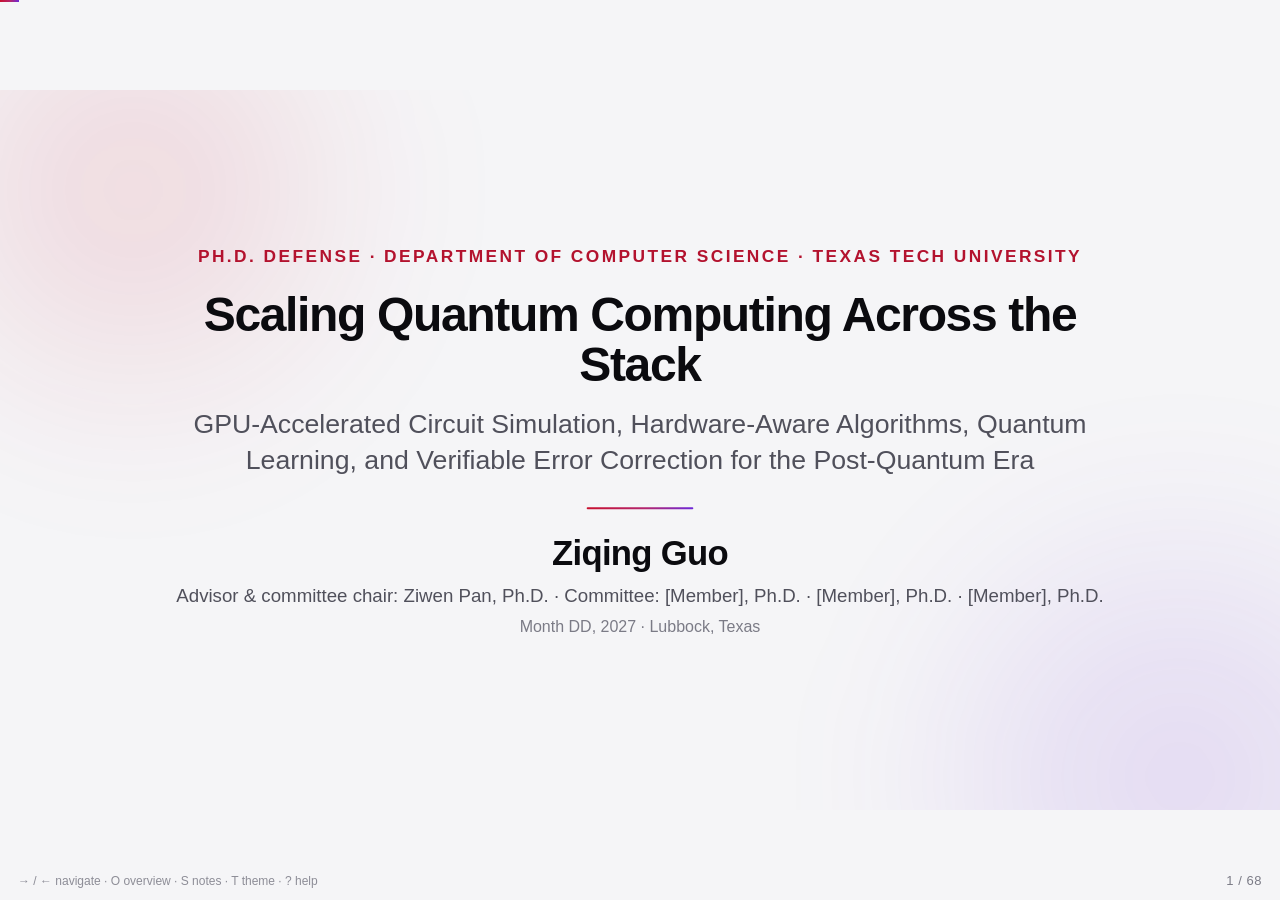
==== slides/index.html @ cfde709c "Draft all chapters, front matter, appendices and defense deck - Chapters I–IX drafted from the publi" ====
<!DOCTYPE html>
<html lang="en">
<head>
<meta charset="utf-8">
<meta name="viewport" content="width=device-width, initial-scale=1, viewport-fit=cover">
<meta name="color-scheme" content="dark light">
<meta name="description" content="Ph.D. defense slides: Scaling Quantum Computing Across the Stack — Ziqing Guo, Texas Tech University.">
<title>Defense — Scaling Quantum Computing Across the Stack</title>
<!--
  Ph.D. defense deck — Ziqing Guo, Texas Tech University (Computer Science)
  "Scaling Quantum Computing Across the Stack"

  Single self-contained file: vanilla HTML + CSS + JS, no external requests, no build step.
  The deck renders on a fixed 1920x1080 logical stage that is letterboxed into any viewport.

  HOW TO ADD A SLIDE
  ------------------
  Append a <section class="slide" data-id="unique-id" data-morph-group="section-name"> inside #stage.
  Inside it use the layout classes: .hd (kicker + h1), .body (fills the slide), .card/.row/.col,
  .stat/.num, ul.big, table.tbl, svg.fig. End each slide with <aside class="notes">...</aside>
  (speaker notes, shown in the presenter panel with S). Optional data-title="..." overrides the
  title shown in the overview grid and the notes panel. Slide order = document order; the counter,
  progress bar and #/N deep links update automatically.

  HOW MORPHING ("MAGIC MOVE") WORKS
  --------------------------------
  When you move between two ADJACENT slides that share at least one token in data-morph-group
  (a divider slide can list two groups, e.g. "qgear deal", to bridge sections), every element whose
  data-morph="<id>" appears on both slides is animated from its old box to its new box (FLIP with the
  Web Animations API, 650 ms, cubic-bezier(0.32,0.72,0,1)):
    * plain text (leaf element, no background/border): translate + uniform scale from the
      font-size ratio, colour and opacity; if the text content differs it cross-fades as well;
    * boxes (.bg, cards, chips): translate + non-uniform scale, background/border colour;
    * SVG rect/circle/line/path (polyline "M ... L ..." only): the geometry attributes themselves are
      tweened, so bars grow, points slide and lines extend (a shorter polyline is padded with its
      last point); fill is animated too;
    * other SVG nodes (text, g): transform FLIP with transform-box: fill-box.
  Elements present only on the outgoing slide fade + scale to 0.97; elements only on the incoming
  slide fade + rise 24 px with a 36 ms stagger in DOM order. Containers that hold a matched element
  are not faded as a whole; the engine recurses into them so siblings fade individually.
  Ids must be unique within a slide. Reverse navigation morphs backwards automatically.
  prefers-reduced-motion: reduce -> plain cross-fade, no motion.

  KEYS: -> <- Space PgUp PgDn Home End | O/Esc overview | S notes+timer | T theme | F fullscreen | ? help
  PRINT: File > Print (landscape, no margins) gives one slide per page; "Save as PDF" makes a handout.
-->
<style>
/* ============================================================
   Design tokens. Dark is the base theme; light is applied by the
   OS preference (unless the viewer pressed T) or by data-theme.
   ============================================================ */
:root{
  color-scheme:dark;
  --bg:#0b0b0f; --bg2:#14141b; --fg:#f5f5f7; --fg2:#a9a9b6; --fg3:#7a7a88;
  --line:rgba(255,255,255,.13); --line2:rgba(255,255,255,.32);
  --card:rgba(255,255,255,.045); --card2:rgba(255,255,255,.09); --card-on:rgba(255,255,255,.13);
  --acc1:#ff4d6d; --acc2:#e35fb0; --acc3:#a78bfa; --acc-text:#ff7a90;
  --grad:linear-gradient(92deg,var(--acc1),var(--acc2) 55%,var(--acc3));
  --glow1:rgba(224,20,90,.28); --glow2:rgba(124,58,237,.30); --glow3:rgba(0,150,200,.22);
  --s1:#3987e5; --s2:#d95926; --s3:#199e70; --s4:#c98500; --s5:#d55181; --s6:#9085e9;
  --good:#199e70; --bad:#e66767;
  --mono:"SF Mono",SFMono-Regular,Menlo,Consolas,"Liberation Mono",monospace;
  --sans:-apple-system,BlinkMacSystemFont,"SF Pro Display","Helvetica Neue",Inter,"Segoe UI",Roboto,sans-serif;
}
@media (prefers-color-scheme: light){
  :root:not([data-theme="dark"]){
    color-scheme:light;
    --bg:#f5f5f7; --bg2:#ffffff; --fg:#0b0b0f; --fg2:#50505b; --fg3:#7b7b86;
    --line:rgba(0,0,0,.12); --line2:rgba(0,0,0,.34);
    --card:rgba(0,0,0,.035); --card2:rgba(0,0,0,.07); --card-on:rgba(0,0,0,.11);
    --acc1:#c8102e; --acc2:#b3266f; --acc3:#6d28d9; --acc-text:#b3122e;
    --glow1:rgba(200,16,46,.13); --glow2:rgba(109,40,217,.14); --glow3:rgba(0,120,180,.12);
    --s1:#2a78d6; --s2:#eb6834; --s3:#1baf7a; --s4:#eda100; --s5:#e87ba4; --s6:#4a3aa7;
    --good:#0f8a5f; --bad:#d13c3c;
  }
}
:root[data-theme="light"]{
  color-scheme:light;
  --bg:#f5f5f7; --bg2:#ffffff; --fg:#0b0b0f; --fg2:#50505b; --fg3:#7b7b86;
  --line:rgba(0,0,0,.12); --line2:rgba(0,0,0,.34);
  --card:rgba(0,0,0,.035); --card2:rgba(0,0,0,.07); --card-on:rgba(0,0,0,.11);
  --acc1:#c8102e; --acc2:#b3266f; --acc3:#6d28d9; --acc-text:#b3122e;
  --glow1:rgba(200,16,46,.13); --glow2:rgba(109,40,217,.14); --glow3:rgba(0,120,180,.12);
  --s1:#2a78d6; --s2:#eb6834; --s3:#1baf7a; --s4:#eda100; --s5:#e87ba4; --s6:#4a3aa7;
  --good:#0f8a5f; --bad:#d13c3c;
}

*{box-sizing:border-box}
html,body{margin:0;height:100%;background:var(--bg);color:var(--fg);font-family:var(--sans);-webkit-font-smoothing:antialiased;overflow:hidden}
button{font:inherit;color:inherit;background:none;border:0;cursor:pointer}

/* ---------- letterboxed stage ---------- */
#viewport{position:fixed;inset:0;overflow:hidden;background:var(--bg);transition:right .3s}
body.notes-open #viewport{right:440px}
#stage{position:absolute;left:0;top:0;width:1920px;height:1080px;transform-origin:0 0;overflow:hidden}
.slide{position:absolute;inset:0;width:1920px;height:1080px;padding:96px 140px 120px;display:none;flex-direction:column;overflow:hidden}
.slide.active{display:flex;z-index:2}
.slide.leaving{display:flex;z-index:1;pointer-events:none}
.slide .notes{display:none}

/* ---------- typography ---------- */
.kicker{font-size:26px;letter-spacing:.14em;text-transform:uppercase;color:var(--acc-text);font-weight:600}
.kicker.muted{color:var(--fg3)}
h1{font-size:88px;line-height:1.05;font-weight:600;letter-spacing:-.028em;margin:18px 0 0}
h1.xl{font-size:124px;letter-spacing:-.035em}
h1.md{font-size:72px}
h2{font-size:44px;font-weight:600;letter-spacing:-.02em;margin:0}
h3{font-size:34px;font-weight:600;letter-spacing:-.015em;margin:0}
.lead{font-size:40px;line-height:1.35;color:var(--fg2);margin:24px 0 0;max-width:1500px}
.lead b,.lead strong{color:var(--fg);font-weight:600}
p{margin:0}
.body{flex:1;position:relative;display:flex;flex-direction:column;justify-content:center;min-height:0}
.body.top{justify-content:flex-start}
.center{align-items:center;text-align:center}
.grad{background:var(--grad);-webkit-background-clip:text;background-clip:text;color:transparent}
.mono{font-family:var(--mono);font-size:.92em;letter-spacing:0}
.small{font-size:28px;color:var(--fg2);line-height:1.4}
.tiny{font-size:24px;color:var(--fg3);line-height:1.4}
.fn{margin-top:14px;font-size:22px;line-height:1.4;color:var(--fg3);max-width:1400px;flex:none}
h1[data-morph],h2[data-morph],h3[data-morph],p[data-morph],span[data-morph],.kicker[data-morph]{width:fit-content;max-width:100%}

/* ---------- decorative ---------- */
.glow{position:absolute;border-radius:50%;filter:blur(90px);pointer-events:none;z-index:0}
.g1{width:900px;height:900px;left:-250px;top:-300px;background:radial-gradient(circle,var(--glow1),transparent 70%)}
.g2{width:1000px;height:1000px;right:-350px;bottom:-450px;background:radial-gradient(circle,var(--glow2),transparent 70%)}
.g3{width:800px;height:800px;right:-200px;top:-300px;background:radial-gradient(circle,var(--glow3),transparent 70%)}
.hair{height:1px;background:var(--line);margin:28px 0}

/* ---------- cards & grids ---------- */
.row{display:flex;gap:28px;align-items:stretch}
.col{display:flex;flex-direction:column;gap:20px}
.grow{flex:1;min-width:0}
.card{position:relative;border-radius:24px;padding:36px 40px;flex:1;min-width:0}
.card>.bg{position:absolute;inset:0;border-radius:24px;background:var(--card);border:1px solid var(--line);z-index:0}
.card>*:not(.bg){position:relative;z-index:1}
.card.on>.bg{background:var(--card-on);border-color:var(--line2)}
.card h3{font-size:36px;margin:0 0 12px}
.card p{font-size:28px;line-height:1.4;color:var(--fg2)}
.card .num{font-size:110px;font-weight:600;letter-spacing:-.04em;line-height:1;margin:0 0 14px}
.card .num.sm{font-size:80px}
.card .idx{font-family:var(--mono);font-size:22px;color:var(--fg3);letter-spacing:.06em;margin-bottom:22px}
.stat{display:flex;flex-direction:column;justify-content:flex-end}
.stat .lbl{font-size:28px;color:var(--fg2);line-height:1.35}
.row.compact .card{padding:22px 30px}
.row.compact .card .num{font-size:60px;margin-bottom:8px}
.row.compact .stat .lbl{font-size:24px}
.card.sm{padding:22px 30px}
.card.sm h3{font-size:30px;margin-bottom:6px}
.card.sm p{font-size:24px}
.card.sm .idx{margin-bottom:10px;font-size:19px}
.chips{display:flex;gap:16px;flex-wrap:wrap}
.chip{position:relative;display:inline-flex;align-items:center;gap:12px;padding:12px 26px;border-radius:999px;font-size:26px;color:var(--fg)}
.chip>.bg{position:absolute;inset:0;border-radius:999px;background:var(--card2);border:1px solid var(--line);z-index:0}
.chip>*:not(.bg){position:relative;z-index:1}
.chip.on>.bg{background:var(--card-on);border-color:var(--acc-text)}
.chip .d{width:14px;height:14px;border-radius:50%;background:var(--grad)}

/* stack layers (the recurring morph anchor) */
.stack{display:flex;gap:24px;align-items:stretch;height:520px}
.stack .card{display:flex;flex-direction:column;padding:34px 34px 38px}
.stack .card h3{font-size:40px;margin-top:26px}
.stack .card .idx{margin-bottom:0;font-size:19px;white-space:nowrap}
.stack .card p{font-size:26px;margin-top:auto;padding-top:14px}
.layer-rows{display:flex;flex-direction:column;gap:14px}
.layer-rows .card{padding:24px 40px;display:flex;align-items:center;gap:40px}
.layer-rows .card .idx{margin:0;width:140px;flex:none;white-space:nowrap}
.layer-rows .card h3{margin:0;width:400px;font-size:36px;flex:none}
.layer-rows .card p{font-size:30px}
.layer-rows.compact{gap:10px}
.layer-rows.compact .card{padding:15px 40px}
.layer-rows.compact .card p{font-size:28px}
.rq .layer-rows .card .idx{width:220px}
.rail{position:absolute;right:140px;bottom:44px;display:flex;gap:10px;z-index:3}
.rail .chip{font-size:22px;padding:8px 20px;color:var(--fg2)}
.rail .chip.on{color:var(--fg)}
.rail .chip .idx{font-family:var(--mono);font-size:18px;color:var(--fg3)}
.rail .chip.on .idx{color:var(--acc-text)}
.sec{position:absolute;left:140px;bottom:52px;font-size:22px;letter-spacing:.12em;text-transform:uppercase;color:var(--fg3);font-weight:600;z-index:3}

/* lists & tables */
ul.big{list-style:none;padding:0;margin:0;display:flex;flex-direction:column;gap:22px}
ul.big li{font-size:36px;line-height:1.35;color:var(--fg2);padding-left:52px;position:relative}
ul.big li::before{content:"";position:absolute;left:0;top:.62em;width:22px;height:3px;border-radius:2px;background:var(--grad)}
ul.big li b{color:var(--fg);font-weight:600}
ul.big.sm li{font-size:30px;gap:14px}
table.tbl{border-collapse:collapse;width:100%;font-size:28px}
table.tbl th{font-weight:600;text-align:left;color:var(--fg3);font-size:22px;letter-spacing:.1em;text-transform:uppercase;padding:0 24px 18px 0;border-bottom:1px solid var(--line2)}
table.tbl td{padding:20px 24px 20px 0;border-bottom:1px solid var(--line);color:var(--fg2);vertical-align:top}
table.tbl td:first-child{color:var(--fg);font-weight:600}
table.tbl td.num,table.tbl th.num{text-align:right;font-variant-numeric:tabular-nums;padding-right:28px;padding-left:24px}
table.tbl.sm{font-size:24px}
table.tbl.sm td{padding:12px 18px 12px 0}
table.tbl.xs{font-size:21px}
table.tbl.xs td{padding:7px 16px 7px 0;line-height:1.3}
table.tbl.xs th{font-size:18px;padding-bottom:10px}
table.tbl .hi{color:var(--acc-text)}
.agenda{display:grid;grid-template-columns:1fr 1fr;gap:16px 60px}
.agenda .card{padding:22px 34px;display:flex;align-items:center;gap:30px}
.agenda .card .idx{margin:0;width:70px}
.agenda .card h3{margin:0;font-size:34px}
.agenda .card p{font-size:24px;margin-left:auto;text-align:right;white-space:nowrap}
pre.code{font-family:var(--mono);font-size:21px;line-height:1.5;margin:0;color:var(--fg);background:var(--card);border:1px solid var(--line);border-radius:24px;padding:36px 44px;white-space:pre;overflow:hidden}
pre.code .c{color:var(--fg3)}
pre.code .k{color:var(--acc3)}
pre.code .n{color:var(--s1)}

/* ---------- SVG ---------- */
svg.fig{display:block;overflow:visible}
svg text{font-family:var(--sans);fill:var(--fg);font-size:26px}
svg text.t2{fill:var(--fg2)}
svg text.t3{fill:var(--fg3);font-size:22px}
svg text.h{font-size:32px;font-weight:600}
svg text.big{font-size:44px;font-weight:600;letter-spacing:-.02em}
svg text.mono{font-family:var(--mono);font-size:24px}
svg .ax{stroke:var(--line2);stroke-width:1.5;fill:none}
svg .grid{stroke:var(--line);stroke-width:1;fill:none}
svg .ref{stroke:var(--fg3);stroke-width:2;stroke-dasharray:8 8;fill:none}
svg .ln{fill:none;stroke-width:4;stroke-linecap:round;stroke-linejoin:round}
svg .ln.dash{stroke-dasharray:14 12}
svg .ln.dot{stroke-dasharray:3 10}
svg .s1{fill:var(--s1)} svg .s2{fill:var(--s2)} svg .s3{fill:var(--s3)} svg .s4{fill:var(--s4)} svg .s5{fill:var(--s5)} svg .s6{fill:var(--s6)}
svg .k1{stroke:var(--s1)} svg .k2{stroke:var(--s2)} svg .k3{stroke:var(--s3)} svg .k4{stroke:var(--s4)} svg .k5{stroke:var(--s5)} svg .k6{stroke:var(--s6)}
svg .box{fill:var(--card);stroke:var(--line);stroke-width:1.5}
svg .box2{fill:var(--card2);stroke:var(--line2);stroke-width:1.5}
svg .boxon{fill:var(--card-on);stroke:var(--acc-text);stroke-width:2}
svg .wire{stroke:var(--line2);stroke-width:2.5;fill:none}
svg .gate{fill:var(--bg2);stroke:var(--fg2);stroke-width:2}
svg .gate.acc{stroke:var(--acc-text)}
svg .dotf{fill:var(--fg)}
svg .arr{stroke:var(--fg2);stroke-width:2.5;fill:none;marker-end:url(#arr)}
svg .arr.acc{stroke:var(--acc-text);marker-end:url(#arracc)}
svg .hl{fill:var(--acc-text)}
svg .fillbg{fill:var(--bg)}
svg .surface{fill:var(--card)}
svg .thin{stroke:var(--line2);stroke-width:1.5;fill:none}
svg .halo{stroke:var(--bg);stroke-width:3}
svg .meas{fill:none;stroke:var(--fg2);stroke-width:2}

/* ---------- global UI ---------- */
.ui{font-family:var(--sans)}
#progress{position:fixed;left:0;top:0;height:2px;background:var(--grad);width:0;z-index:20;transition:width .4s cubic-bezier(.32,.72,0,1)}
#counter{position:fixed;right:18px;bottom:12px;font-size:13px;color:var(--fg3);z-index:20;font-variant-numeric:tabular-nums;letter-spacing:.04em;user-select:none}
#hint{position:fixed;left:18px;bottom:12px;font-size:12px;color:var(--fg3);z-index:20;opacity:.85;transition:opacity 1s}
#hint.hide{opacity:0}
@media (max-width:760px){#hint{display:none}}
.overlay{position:fixed;inset:0;z-index:30;background:color-mix(in srgb,var(--bg) 92%,transparent);backdrop-filter:blur(20px);-webkit-backdrop-filter:blur(20px);overflow:auto;padding:28px}
.overlay[hidden]{display:none}
#ov-grid{display:grid;gap:22px 18px;grid-template-columns:repeat(var(--cols,6),1fr)}
.thumb{display:block;text-align:left;padding:0;border-radius:12px;outline:2px solid transparent;outline-offset:4px;transition:outline-color .2s}
.thumb:hover,.thumb:focus-visible{outline-color:var(--fg2)}
.thumb.cur{outline-color:var(--acc-text)}
.thumb-frame{width:calc(1920px*var(--z));height:calc(1080px*var(--z));overflow:hidden;border-radius:10px;border:1px solid var(--line);background:var(--bg);position:relative}
.thumb-stage{position:absolute;left:0;top:0;width:1920px;height:1080px;transform:scale(var(--z));transform-origin:0 0;pointer-events:none}
.thumb-stage .slide{display:flex}
.thumb-cap{font-size:12px;color:var(--fg2);margin-top:8px;white-space:nowrap;overflow:hidden;text-overflow:ellipsis}
.thumb-cap b{color:var(--fg3);font-weight:500;margin-right:6px}
.ov-head{display:flex;justify-content:space-between;align-items:baseline;margin-bottom:20px}
.ov-head h2{font-size:18px;font-weight:600;letter-spacing:0}
.ov-head span{font-size:13px;color:var(--fg3)}
#help .panel{max-width:620px;margin:8vh auto;background:var(--bg2);border:1px solid var(--line);border-radius:20px;padding:30px 34px}
#help h2{font-size:22px;margin-bottom:18px}
#help table{width:100%;border-collapse:collapse;font-size:15px}
#help td{padding:8px 0;border-bottom:1px solid var(--line);color:var(--fg2)}
#help td:first-child{color:var(--fg);width:44%}
#help kbd{font-family:var(--mono);font-size:13px;border:1px solid var(--line2);border-radius:6px;padding:2px 7px;margin-right:4px;background:var(--card)}
#help p{font-size:13px;color:var(--fg3);margin-top:16px;line-height:1.5}
#notes{position:fixed;right:0;top:0;bottom:0;width:440px;background:var(--bg2);border-left:1px solid var(--line);z-index:25;display:none;flex-direction:column;padding:22px 24px;color:var(--fg)}
body.notes-open #notes{display:flex}
#notes .np-head{display:flex;justify-content:space-between;align-items:center;margin-bottom:14px}
#notes .np-timer{font-family:var(--mono);font-size:34px;letter-spacing:.02em;font-variant-numeric:tabular-nums}
#notes .np-btn{font-size:12px;color:var(--fg2);border:1px solid var(--line2);border-radius:8px;padding:5px 10px}
#notes .np-slide{font-size:12px;color:var(--fg3);letter-spacing:.1em;text-transform:uppercase;margin-bottom:6px}
#notes .np-title{font-size:18px;font-weight:600;margin-bottom:16px;line-height:1.3}
#notes .np-body{font-size:17px;line-height:1.55;color:var(--fg2);flex:1;overflow:auto}
#notes .np-body b{color:var(--fg)}
#notes .np-next{border-top:1px solid var(--line);padding-top:14px;font-size:13px;color:var(--fg3);line-height:1.4}
#notes .np-next b{color:var(--fg2);font-weight:500}

/* ---------- reduced motion ---------- */
@media (prefers-reduced-motion: reduce){
  #progress{transition:none}
}

/* ---------- print: one slide per landscape page ---------- */
@media print{
  @page{size:1920px 1080px;margin:0}
  :root{color-scheme:light;
    --bg:#ffffff; --bg2:#ffffff; --fg:#0b0b0f; --fg2:#50505b; --fg3:#7b7b86;
    --line:rgba(0,0,0,.14); --line2:rgba(0,0,0,.36); --card:rgba(0,0,0,.035); --card2:rgba(0,0,0,.07); --card-on:rgba(0,0,0,.11);
    --acc1:#c8102e; --acc2:#b3266f; --acc3:#6d28d9; --acc-text:#b3122e;
    --glow1:transparent; --glow2:transparent; --glow3:transparent;
    --s1:#2a78d6; --s2:#eb6834; --s3:#1baf7a; --s4:#eda100; --s5:#e87ba4; --s6:#4a3aa7}
  html,body{overflow:visible;height:auto;background:#fff}
  #viewport{position:static;overflow:visible}
  #stage{position:static;transform:none!important;width:1920px;height:auto;overflow:visible}
  .slide{display:flex!important;position:relative;inset:auto;page-break-after:always;break-after:page;z-index:auto!important;visibility:visible!important}
  .slide:last-child{page-break-after:auto;break-after:auto}
  .slide *{visibility:visible!important}
  .glow{display:none}
  .ui,#progress,#counter,#hint,#help,#overview,#notes{display:none!important}
}
</style>
</head>
<body>
<div id="viewport">
<div id="stage">
<section class="slide title-slide" data-id="title" data-morph-group="intro" data-title="Title">
<div class="glow g1"></div><div class="glow g2"></div>
<div class="body center">
  <div class="kicker">Ph.D. Defense · Department of Computer Science · Texas Tech University</div>
  <h1 class="md" data-morph="title" style="margin-top:34px;max-width:1500px">Scaling Quantum Computing Across the Stack</h1>
  <p class="lead" style="max-width:1460px">GPU-Accelerated Circuit Simulation, Hardware-Aware Algorithms, Quantum Learning, and Verifiable Error Correction for the Post-Quantum Era</p>
  <div class="hair" style="width:160px;margin:44px auto 36px;background:var(--grad);height:3px;border-radius:2px"></div>
  <h2 data-morph="name" style="font-size:52px">Ziqing Guo</h2>
  <p class="small" style="margin-top:14px">Advisor &amp; committee chair: Ziwen Pan, Ph.D. · Committee: [Member], Ph.D. · [Member], Ph.D. · [Member], Ph.D.</p>
  <p class="tiny" style="margin-top:10px">Month DD, 2027 · Lubbock, Texas</p>
</div>
<aside class="notes">Good morning, and thank you to the committee for being here. My dissertation argues that useful quantum computation is delivered by a co-designed stack, not by a quantum processor alone. Over the next fifty minutes I will walk through five layers of that stack and the ten papers behind them.</aside>
</section>
<section class="slide " data-id="thesis" data-morph-group="intro" data-title="Thesis statement">
<div class="glow g3"></div>
<p class="tiny" data-morph="title" style="letter-spacing:.1em;text-transform:uppercase">Scaling Quantum Computing Across the Stack</p>
<div class="body">
  <div class="kicker">Thesis statement</div>
  <h1 class="md" style="font-size:66px;line-height:1.16;max-width:1640px;margin-top:26px">Useful quantum computation in the coming decade will be delivered not by a quantum processor alone but by a <span class="grad">co-designed stack</span> in which classical high-performance computing surrounds the QPU at every layer.</h1>
</div><div class="sec" data-morph="sec">Introduction</div>
<aside class="notes">This is the thesis in one sentence, taken verbatim from the dissertation. The word to underline is co-designed: HPC is not a stopgap until hardware improves, it is a permanent part of how quantum programs are developed, run and trusted. Each of the following sections adds one layer to that stack.</aside>
</section>
<section class="slide " data-id="stack" data-morph-group="intro" data-title="The five-layer stack">
<div class="hd"><div class="kicker " data-morph="kicker">The co-designed stack</div><h1 class="">Five layers around the QPU</h1></div><div class="body top" style="margin-top:20px"><div class="stack"><div class="card"><div class="bg" data-morph="L1-bg"></div><div class="idx">01 · RQ1 · Scale</div><h3 data-morph="L1-t">Simulation</h3><p>GPU-accelerated simulation to develop, verify and calibrate circuits at scales the hardware cannot yet reach.</p></div><div class="card"><div class="bg" data-morph="L2-bg"></div><div class="idx">02 · RQ2 · Noise</div><h3 data-morph="L2-t">Algorithms</h3><p>Hardware-aware algorithm design that replaces black-box variational optimization with structure derived from the problem and the device.</p></div><div class="card"><div class="bg" data-morph="L3-bg"></div><div class="idx">03 · RQ3 · Data</div><h3 data-morph="L3-t">Data encoding</h3><p>Structured, vectorized data encodings that make the classical–quantum data interface efficient and learnable.</p></div><div class="card"><div class="bg" data-morph="L4-bg"></div><div class="idx">04 · RQ4 · Synthesis</div><h3 data-morph="L4-t">Synthesis</h3><p>AI/HPC-driven synthesis that compiles toward fault-tolerant resource budgets.</p></div><div class="card"><div class="bg" data-morph="L5-bg"></div><div class="idx">05 · RQ5 · Trust</div><h3 data-morph="L5-t">Trust</h3><p>Security-aware error correction and post-quantum cryptography, so the stack can be trusted on shared cloud hardware.</p></div></div></div><div class="sec" data-morph="sec">Introduction</div>
<aside class="notes">These five cards are the map for the whole talk; they will come back as a small rail on every section divider so you always know where we are. Layers one and two are about scale and noise, layer three is the data interface, layer four is synthesis and cost, and layer five is trust. Each layer maps onto exactly one research question.</aside>
</section>
<section class="slide " data-id="agenda" data-morph-group="intro" data-title="Agenda">
<div class="hd"><div class="kicker " data-morph="kicker">Agenda</div><h1 class="">Where we are going</h1></div>
<div class="body top" style="margin-top:14px">
  <div class="layer-rows compact">
    <div class="card"><div class="bg"></div><div class="idx">I–II</div><h3>Motivation</h3><p>Four walls (scale, noise, data, trust) and five research questions</p></div>
    <div class="card"><div class="bg" data-morph="L1-bg"></div><div class="idx">III</div><h3 data-morph="L1-t">Simulation</h3><p>Chapter III · Q-GEAR: Qiskit → CUDA-Q simulation on Perlmutter</p></div><div class="card"><div class="bg" data-morph="L2-bg"></div><div class="idx">IV</div><h3 data-morph="L2-t">Algorithms</h3><p>Chapter IV · DEAL and QAWA on IBM Heron processors</p></div><div class="card"><div class="bg" data-morph="L3-bg"></div><div class="idx">V</div><h3 data-morph="L3-t">Data encoding</h3><p>Chapter V · QPIE, VQT, ShardQ and NNQA</p></div><div class="card"><div class="bg" data-morph="L4-bg"></div><div class="idx">VI</div><h3 data-morph="L4-t">Synthesis</h3><p>Chapter VI · RubriQ and measurement/reload cost accounting</p></div><div class="card"><div class="bg" data-morph="L5-bg"></div><div class="idx">VII–VIII</div><h3 data-morph="L5-t">Trust</h3><p>Chapters VII–VIII · QEC randomness audit and the PQC module</p></div>
    <div class="card"><div class="bg"></div><div class="idx">IX</div><h3>Closing</h3><p>Answers to RQ1–RQ5, limitations, future work</p></div>
  </div>
</div><div class="sec" data-morph="sec">Introduction</div>
<aside class="notes">The agenda follows the chapter order of the dissertation. I will spend the most time on Chapters III and V, which carry the largest experimental results, and keep the security chapters compact. Backup slides hold the hardware tables and pseudo-code if the committee wants detail.</aside>
</section>
<section class="slide " data-id="wall" data-morph-group="intro" data-title="The simulation wall">
<div class="hd"><div class="kicker " data-morph="kicker">Motivation · Scale</div><h1 class="">The simulation wall</h1></div>
<div class="body top" style="margin-top:12px"><div class="row" style="align-items:center">
  <div class="col" style="width:560px;gap:28px">
    <div class="card stat"><div class="bg"></div><div class="num grad">2<sup style="font-size:.55em">n</sup> × 16 B</div><div class="lbl">amplitudes × bytes per complex double: the exact state vector doubles with every qubit</div></div>
    <div class="card stat"><div class="bg"></div><div class="num sm">42 q ≈ 70 TB</div><div class="lbl">one 40 GB A100 holds 32 qubits; a 512 GB CPU node needs ≈24 h for a 34-qubit random circuit</div></div>
  </div>
  <div class="grow"><svg class="fig" viewBox="0 0 1000 560" width="1000" height="560" role="img"><path d="M 130.0 470.0 L 960.0 470.0" class="grid"/><text x="114" y="478" class="t3" text-anchor="end">1 GB</text><path d="M 130.0 386.0 L 960.0 386.0" class="grid"/><text x="114" y="394" class="t3" text-anchor="end">10 GB</text><path d="M 130.0 302.0 L 960.0 302.0" class="grid"/><text x="114" y="310" class="t3" text-anchor="end">100 GB</text><path d="M 130.0 218.0 L 960.0 218.0" class="grid"/><text x="114" y="226" class="t3" text-anchor="end">1 TB</text><path d="M 130.0 134.0 L 960.0 134.0" class="grid"/><text x="114" y="142" class="t3" text-anchor="end">10 TB</text><path d="M 130.0 50.0 L 960.0 50.0" class="grid"/><text x="114" y="58" class="t3" text-anchor="end">100 TB</text><path d="M 130.0 335.4 L 960.0 335.4" class="ref"/><text x="142" y="325.427" class="t3">A100 · 40 GB</text><path d="M 130.0 242.4 L 960.0 242.4" class="ref"/><text x="142" y="232.421" class="t3">CPU node · 512 GB</text><rect x="177.769" y="467.404" width="96" height="2.59559" rx="6" class="s1"/><text x="225.769" y="453.404" text-anchor="middle">1.1 GB</text><text x="225.769" y="506" class="t2" text-anchor="middle">26</text><rect x="337.385" y="366.258" width="96" height="103.742" rx="6" class="s1"/><text x="385.385" y="352.258" text-anchor="middle">17 GB</text><text x="385.385" y="506" class="t2" text-anchor="middle">30</text><rect x="497" y="265.112" width="96" height="204.888" rx="6" class="s1"/><text x="545" y="251.112" text-anchor="middle">275 GB</text><text x="545" y="506" class="t2" text-anchor="middle">34</text><rect x="656.615" y="163.966" width="96" height="306.034" rx="6" class="s1"/><text x="704.615" y="149.966" text-anchor="middle">4.4 TB</text><text x="704.615" y="506" class="t2" text-anchor="middle">38</text><rect x="816.231" y="62.8201" width="96" height="407.18" rx="6" class="s1"/><text x="864.231" y="48.8201" text-anchor="middle">70 TB</text><text x="864.231" y="506" class="t2" text-anchor="middle">42</text><path d="M 130.0 470.0 L 960.0 470.0" class="ax"/><text x="545" y="548" class="t3" text-anchor="middle">qubits n</text><text x="40" y="22" class="t3">state-vector memory (2ⁿ × 16 B, log scale)</text></svg></div>
</div></div><div class="sec" data-morph="sec">Introduction</div>
<aside class="notes">Exact state-vector simulation is the reference tool for developing and verifying circuits, but its memory doubles per qubit. At 42 qubits the state alone is about seventy terabytes in double precision, far beyond any single node. The question for RQ1 is how far HPC can push this and whether a Qiskit program can use that capability without being rewritten.</aside>
</section>
<section class="slide " data-id="noise" data-morph-group="intro" data-title="Noise">
<div class="hd"><div class="kicker " data-morph="kicker">Motivation · Noise</div><h1 class="">Noise punishes depth and iteration</h1><p class="lead">Every extra two-qubit gate is paid in fidelity; every extra optimizer step is paid in shots.</p></div>
<div class="body top" style="margin-top:26px"><div class="row"><div class="card stat"><div class="bg"></div><div class="num ">1.46×10<sup style='font-size:.5em'>−3</sup></div><div class="lbl">median CZ error on IBM Heron-3 (ibm_pittsburgh), the best device used in this work</div></div><div class="card stat"><div class="bg"></div><div class="num ">≈41–43</div><div class="lbl">CZ gates after which the 20-qubit DEAL circuits degrade on IBM Heron processors</div></div><div class="card stat"><div class="bg"></div><div class="num ">10<sup style='font-size:.5em'>2</sup>–10<sup style='font-size:.5em'>3</sup></div><div class="lbl">circuit executions a black-box VQE needs to fit one polynomial, versus a single execution for direct synthesis (NNQA)</div></div></div></div><div class="sec" data-morph="sec">Introduction</div>
<aside class="notes">The second wall is noise. Even on the best Heron processor we used, the median two-qubit error is about one and a half per mille, so a 20-qubit optimization circuit stops improving after roughly forty CZ gates. Black-box variational loops multiply this cost by hundreds of executions. RQ2 asks how to exploit problem and hardware structure instead.</aside>
</section>
<section class="slide " data-id="interface" data-morph-group="intro" data-title="Data interface and trust">
<div class="hd"><div class="kicker " data-morph="kicker">Motivation · Data and trust</div><h1 class="">Two walls that are easy to forget</h1></div>
<div class="body top" style="margin-top:20px"><div class="row" style="gap:32px">
  <div class="card"><div class="bg"></div><div class="idx">RQ3 · DATA</div><h3>The classical–quantum data interface</h3>
    <p>Loading N values needs Θ(N) CNOTs even with a vectorized QCrank-style loader, and reading n-qubit correlations back by tomography needs O(n²) measurements. If the interface is not structured and learnable, no learning model built on top of it is shot-efficient.</p></div>
  <div class="card"><div class="bg"></div><div class="idx">RQ5 · TRUST</div><h3>Trust on shared cloud QPUs</h3>
    <p>A fixed, public error-correction encoder gives a co-located fault-injection adversary a reusable target. Randomness standards such as FIPS 140-3 and SP 800-90A govern classical modules, but nothing yet audits the randomness inside quantum error correction.</p></div>
</div></div><div class="sec" data-morph="sec">Introduction</div>
<aside class="notes">Two further walls motivate the later chapters. The data interface: getting classical data into and out of a QPU dominates the cost of quantum learning. And trust: once error-corrected computation runs on shared cloud hardware, the encoder itself becomes a security surface. These motivate RQ3 and RQ5.</aside>
</section>
<section class="slide " data-id="rqs" data-morph-group="intro" data-title="Research questions">
<div class="hd"><div class="kicker " data-morph="kicker">Five research questions</div><h1 class="">What this dissertation asks</h1></div><div class="body top rq" style="margin-top:12px"><div class="layer-rows compact"><div class="card"><div class="bg" data-morph="L1-bg"></div><div class="idx">RQ1 · Scale</div><h3 data-morph="L1-t">Simulation</h3><p>How far can classical HPC push exact circuit simulation, and how do we make that capability usable without rewriting quantum programs?</p></div><div class="card"><div class="bg" data-morph="L2-bg"></div><div class="idx">RQ2 · Noise</div><h3 data-morph="L2-t">Algorithms</h3><p>How can optimization algorithms on NISQ devices exploit problem and hardware structure instead of black-box parameter search?</p></div><div class="card"><div class="bg" data-morph="L3-bg"></div><div class="idx">RQ3 · Data</div><h3 data-morph="L3-t">Data encoding</h3><p>How should classical data enter and leave a quantum processor so that learning models are shot-efficient, hardware-compatible and trainable?</p></div><div class="card"><div class="bg" data-morph="L4-bg"></div><div class="idx">RQ4 · Synthesis</div><h3 data-morph="L4-t">Synthesis</h3><p>Can learned, HPC-scale synthesis produce circuits that respect fault-tolerant resource budgets, and what does honest cost accounting say about end-to-end quantum advantage?</p></div><div class="card"><div class="bg" data-morph="L5-bg"></div><div class="idx">RQ5 · Trust</div><h3 data-morph="L5-t">Trust</h3><p>How do we make error-corrected computation on shared cloud QPUs auditable and secure, and how does that connect to post-quantum cryptography standards?</p></div></div></div><div class="sec" data-morph="sec">Introduction</div>
<aside class="notes">Here are the five research questions verbatim. RQ1 is about scale, RQ2 about noise, RQ3 about data, RQ4 about synthesis and honest cost accounting, and RQ5 about trust. Each one is answered by one chapter, and I will return to this list at the end with the answers.</aside>
</section>
<section class="slide " data-id="contrib" data-morph-group="intro" data-title="Contributions">
<div class="hd"><div class="kicker " data-morph="kicker">Contributions at a glance</div><h1 class="">Ten papers, one software release</h1></div>
<div class="body top" style="margin-top:8px"><div class="layer-rows compact"><div class="card"><div class="bg" data-morph="L1-bg"></div><div class="idx">III</div><h3 data-morph="L1-t">Simulation</h3><p><b>Q-GEAR</b>: Qiskit → CUDA-Q kernels, 42 qubits on 1,024 A100s, ≈400× faster than a CPU node</p></div><div class="card"><div class="bg" data-morph="L2-bg"></div><div class="idx">IV</div><h3 data-morph="L2-t">Algorithms</h3><p><b>DEAL</b> and <b>QAWA</b>: direct angle mapping with adaptive ZNE; a data-traceable oracle with O(n) CNOT depth</p></div><div class="card"><div class="bg" data-morph="L3-bg"></div><div class="idx">V</div><h3 data-morph="L3-t">Data encoding</h3><p><b>QPIE, VQT, ShardQ, NNQA</b>: vectorized encodings for learning, attention, circuit cutting and exact arithmetic</p></div><div class="card"><div class="bg" data-morph="L4-bg"></div><div class="idx">VI</div><h3 data-morph="L4-t">Synthesis</h3><p><b>RubriQ</b>: rubric-guided GRPO synthesis (3.31× T-gate compression); a measure–update–reload cost model for nonlinear waves</p></div><div class="card"><div class="bg" data-morph="L5-bg"></div><div class="idx">VII–VIII</div><h3 data-morph="L5-t">Trust</h3><p><b>QEC randomness audit</b> (−86.7% accepted logical disturbance) and a FIPS 140-3 post-quantum cryptography module</p></div></div>
<div class="chips" style="margin-top:22px">
  <div class="chip"><div class="bg"></div><span class="d"></span>ICPP ’25</div><div class="chip"><div class="bg"></div><span class="d"></span>QST 2025</div>
  <div class="chip"><div class="bg"></div><span class="d"></span>IEEE QCE ’25</div><div class="chip"><div class="bg"></div><span class="d"></span>AAAI Symposium ’25</div>
  <div class="chip"><div class="bg"></div><span class="d"></span>6 arXiv preprints 2025–26</div><div class="chip"><div class="bg"></div><span class="d"></span>Zenodo software release 2026</div>
</div></div><div class="sec" data-morph="sec">Introduction</div>
<aside class="notes">Ten papers and preprints plus one software release map onto the five layers. Four are peer-reviewed and published, at ICPP, Quantum Science and Technology, IEEE QCE and the AAAI Symposium Series; six are preprints from 2025 and 2026, one of them under review at npj Quantum Information. Let me now go layer by layer.</aside>
</section>
<section class="slide divider" data-id="div-qgear" data-morph-group="intro qgear" data-title="III · Q-GEAR">
<div class="glow g1"></div><div class="glow g2"></div>
<div class="body">
  <div class="kicker">Chapter III · RQ1 Scale</div>
  <h1 class="xl grad" style="width:fit-content">Q-GEAR</h1>
  <p class="lead">GPU-accelerated circuit simulation at HPC scale<br><span class="tiny">Guo, Balewski, Pan · ACM ICPP 2025 · arXiv:2504.03967 · github.com/gzquse/qgear</span></p>
</div><div class="rail"><div class="chip on"><div class="bg" data-morph="L1-bg"></div><span class="idx">01</span><span data-morph="L1-t">Simulation</span></div><div class="chip"><div class="bg" data-morph="L2-bg"></div><span class="idx">02</span><span data-morph="L2-t">Algorithms</span></div><div class="chip"><div class="bg" data-morph="L3-bg"></div><span class="idx">03</span><span data-morph="L3-t">Data encoding</span></div><div class="chip"><div class="bg" data-morph="L4-bg"></div><span class="idx">04</span><span data-morph="L4-t">Synthesis</span></div><div class="chip"><div class="bg" data-morph="L5-bg"></div><span class="idx">05</span><span data-morph="L5-t">Trust</span></div></div><div class="sec" data-morph="sec">III · Q-GEAR</div>
<aside class="notes">Layer one: simulation. Q-GEAR, published at ICPP 2025 with Jan Balewski from NERSC, is the framework that lets a Qiskit circuit run on NVIDIA GPUs at Perlmutter scale without a rewrite. This chapter answers RQ1.</aside>
</section>
<section class="slide " data-id="qg-problem" data-morph-group="qgear" data-title="Problem">
<div class="hd"><div class="kicker " data-morph="kicker">Problem</div><h1 class="">Same circuit, new hardware, no rewrite</h1><p class="lead">Researchers write Qiskit. The fast simulators want something else.</p></div>
<div class="body top" style="margin-top:26px"><div class="row">
  <div class="card"><div class="bg"></div><div class="idx">CPU BASELINE</div><h3>2× AMD EPYC 7763</h3><p>128 cores, 512 GB. A 34-qubit random circuit takes about <b>24 hours</b> in a state-vector simulation.</p></div>
  <div class="card"><div class="bg"></div><div class="idx">GPU SIMULATORS</div><h3>Fast, but fragmented</h3><p>CUDA-Q kernels, Qiskit Aer GPU and PennyLane Lightning each want their own program, environment and job script.</p></div>
  <div class="card on"><div class="bg"></div><div class="idx">GOAL</div><h3>Transform, containerize, scale</h3><p>Keep the Qiskit program; generate CUDA-Q kernels automatically; ship the stack as Podman/Shifter containers for Slurm on Perlmutter.</p></div>
</div></div><div class="sec" data-morph="sec">III · Q-GEAR</div>
<aside class="notes">The starting point is practical. Our baseline CPU node, two EPYC 7763 processors with half a terabyte of memory, needs a day for a 34-qubit random circuit. GPU simulators are much faster, but each expects a different program. Q-GEAR's goal is to keep the Qiskit program and automate the rest.</aside>
</section>
<section class="slide " data-id="qg-tensors" data-morph-group="qgear" data-title="Three-tensor encoding">
<div class="hd"><div class="kicker " data-morph="kicker">Design</div><h1 class="">Circuits become three tensors</h1></div><div class="body top" style="margin-top:10px"><svg class="fig" viewBox="0 0 1640 500" width="1640" height="500" role="img"><path d="M 60.0 90.0 L 480.0 90.0" class="wire"/><text x="44" y="99" class="mono t2" text-anchor="end">q0</text><path d="M 60.0 160.0 L 480.0 160.0" class="wire"/><text x="44" y="169" class="mono t2" text-anchor="end">q1</text><path d="M 60.0 230.0 L 480.0 230.0" class="wire"/><text x="44" y="239" class="mono t2" text-anchor="end">q2</text><path d="M 60.0 300.0 L 480.0 300.0" class="wire"/><text x="44" y="309" class="mono t2" text-anchor="end">q3</text><rect x="88" y="63" width="64" height="54" rx="10" class="gate"/><text x="120" y="99" class="mono" text-anchor="middle">H</text><rect x="88" y="203" width="64" height="54" rx="10" class="gate"/><text x="120" y="239" class="mono" text-anchor="middle">H</text><rect x="161" y="133" width="78" height="54" rx="10" class="gate"/><text x="200" y="169" class="mono" text-anchor="middle">RY</text><path d="M 290.0 90.0 L 290.0 160.0" class="wire"/><circle cx="290.0" cy="90.0" r="7" class="dotf"/><circle cx="290.0" cy="160.0" r="16" class="meas"/><path d="M 274.0 160.0 L 306.0 160.0" class="meas"/><path d="M 290.0 144.0 L 290.0 176.0" class="meas"/><rect x="331" y="273" width="78" height="54" rx="10" class="gate"/><text x="370" y="309" class="mono" text-anchor="middle">RZ</text><path d="M 440.0 230.0 L 440.0 300.0" class="wire"/><circle cx="440.0" cy="230.0" r="7" class="dotf"/><circle cx="440.0" cy="300.0" r="16" class="meas"/><path d="M 424.0 300.0 L 456.0 300.0" class="meas"/><path d="M 440.0 284.0 L 440.0 316.0" class="meas"/><text x="270" y="370" class="t3" text-anchor="middle">Qiskit circuit (H, RY, RZ, U3, CX, CP, SWAP, measure)</text><path d="M 500.0 195.0 L 590.0 195.0" class="arr acc"/><text x="620" y="54" class="h">gate-type tensor</text><text x="1000" y="54" class="t3">int · which gate</text><rect x="620" y="66" width="88" height="60" rx="10" class="box2"/><text x="664" y="104" class="mono" text-anchor="middle">H</text><rect x="716" y="66" width="88" height="60" rx="10" class="box2"/><text x="760" y="104" class="mono" text-anchor="middle">RY</text><rect x="812" y="66" width="88" height="60" rx="10" class="box2"/><text x="856" y="104" class="mono" text-anchor="middle">CX</text><rect x="908" y="66" width="88" height="60" rx="10" class="box2"/><text x="952" y="104" class="mono" text-anchor="middle">RZ</text><rect x="1004" y="66" width="88" height="60" rx="10" class="box2"/><text x="1048" y="104" class="mono" text-anchor="middle">CX</text><text x="1120" y="104" class="t2">…</text><text x="620" y="174" class="h">qubit-index tensor</text><text x="1000" y="174" class="t3">int · control / target</text><rect x="620" y="186" width="88" height="60" rx="10" class="box"/><text x="664" y="224" class="mono" text-anchor="middle">0</text><rect x="716" y="186" width="88" height="60" rx="10" class="box"/><text x="760" y="224" class="mono" text-anchor="middle">1</text><rect x="812" y="186" width="88" height="60" rx="10" class="box"/><text x="856" y="224" class="mono" text-anchor="middle">0,1</text><rect x="908" y="186" width="88" height="60" rx="10" class="box"/><text x="952" y="224" class="mono" text-anchor="middle">3</text><rect x="1004" y="186" width="88" height="60" rx="10" class="box"/><text x="1048" y="224" class="mono" text-anchor="middle">2,3</text><text x="1120" y="224" class="t2">…</text><text x="620" y="294" class="h">parameter tensor</text><text x="1000" y="294" class="t3">float · rotation angles</text><rect x="620" y="306" width="88" height="60" rx="10" class="surface"/><text x="664" y="344" class="mono" text-anchor="middle">–</text><rect x="716" y="306" width="88" height="60" rx="10" class="surface"/><text x="760" y="344" class="mono" text-anchor="middle">θ₁</text><rect x="812" y="306" width="88" height="60" rx="10" class="surface"/><text x="856" y="344" class="mono" text-anchor="middle">–</text><rect x="908" y="306" width="88" height="60" rx="10" class="surface"/><text x="952" y="344" class="mono" text-anchor="middle">θ₂</text><rect x="1004" y="306" width="88" height="60" rx="10" class="surface"/><text x="1048" y="344" class="mono" text-anchor="middle">–</text><text x="1120" y="344" class="t2">…</text><path d="M 1170.0 200.0 L 1250.0 200.0" class="arr acc"/><rect x="1270" y="120" width="300" height="160" rx="18" class="box"/><text x="1420" y="194" class="h" text-anchor="middle">HDF5 file</text><text x="1420" y="230" class="t2" text-anchor="middle">portable, versioned</text><path d="M 1420.0 300.0 L 1420.0 350.0" class="arr acc"/><rect x="1270" y="360" width="300" height="110" rx="18" class="boxon"/><text x="1420" y="409" class="h" text-anchor="middle">CUDA-Q kernel</text><text x="1420" y="445" class="t2" text-anchor="middle">generated per circuit</text></svg></div><p class="fn">Gate set currently supported by the transformer: H, RY, RZ, U3, CX, CP, SWAP and measurement.</p><div class="sec" data-morph="sec">III · Q-GEAR</div>
<aside class="notes">The transformation starts by flattening the circuit into three aligned tensors: which gate, which qubits, and which angles. The encoding is stored in HDF5, so the same file can drive a CPU run, a single-GPU run, or a thousand-GPU run. From it we generate a CUDA-Q kernel automatically for the gate set shown at the bottom.</aside>
</section>
<section class="slide " data-id="qg-pipeline" data-morph-group="qgear" data-title="Pipeline">
<div class="hd"><div class="kicker " data-morph="kicker">Design</div><h1 class="">The kernel transformation pipeline</h1></div><div class="body top" style="margin-top:30px"><svg class="fig" viewBox="0 0 1640 400" width="1640" height="400" role="img"><rect x="20" y="120" width="236" height="150" rx="18" class="box" data-morph="pipe-0"/><text x="138" y="189" class="h" text-anchor="middle">Qiskit circuit</text><text x="138" y="225" class="t3" text-anchor="middle">user code, unchanged</text><path d="M 260.0 195.0 L 294.0 195.0" class="arr"/><rect x="300" y="120" width="236" height="150" rx="18" class="box" data-morph="pipe-1"/><text x="418" y="189" class="h" text-anchor="middle">Parse</text><text x="418" y="225" class="t3" text-anchor="middle">gate set check</text><path d="M 540.0 195.0 L 574.0 195.0" class="arr"/><rect x="580" y="120" width="236" height="150" rx="18" class="boxon" data-morph="pipe-2"/><text x="698" y="189" class="h" text-anchor="middle">Encode</text><text x="698" y="225" class="t3" text-anchor="middle">three tensors → HDF5</text><path d="M 820.0 195.0 L 854.0 195.0" class="arr"/><rect x="860" y="120" width="236" height="150" rx="18" class="boxon" data-morph="pipe-3"/><text x="978" y="189" class="h" text-anchor="middle">Generate</text><text x="978" y="225" class="t3" text-anchor="middle">CUDA-Q kernel</text><path d="M 1100.0 195.0 L 1134.0 195.0" class="arr"/><rect x="1140" y="120" width="236" height="150" rx="18" class="box" data-morph="pipe-4"/><text x="1258" y="189" class="h" text-anchor="middle">Package</text><text x="1258" y="225" class="t3" text-anchor="middle">Podman / Shifter</text><path d="M 1380.0 195.0 L 1414.0 195.0" class="arr"/><rect x="1420" y="120" width="236" height="150" rx="18" class="box" data-morph="pipe-5"/><text x="1538" y="189" class="h" text-anchor="middle">Run</text><text x="1538" y="225" class="t3" text-anchor="middle">Slurm · multi-GPU MPI</text><text x="20" y="330" class="t2">Q-GEAR automates the middle four boxes; the ends are the user's program and the NERSC scheduler.</text><text x="20" y="372" class="mono t3">python · nbdev package · Apache-2.0 · github.com/gzquse/qgear · containers tuned for Perlmutter (Slurm)</text></svg></div><div class="sec" data-morph="sec">III · Q-GEAR</div>
<aside class="notes">End to end, the pipeline has six stages, and Q-GEAR automates the four in the middle. The two highlighted stages, encoding and kernel generation, are the contribution; packaging in Podman or Shifter containers is what makes the result reproducible on Perlmutter's Slurm scheduler.</aside>
</section>
<section class="slide " data-id="qg-node" data-morph-group="qgear" data-title="Perlmutter node layout">
<div class="hd"><div class="kicker " data-morph="kicker">Deployment</div><h1 class="">One node to a thousand GPUs</h1></div><div class="body top" style="margin-top:14px"><svg class="fig" viewBox="0 0 1640 580" width="1640" height="580" role="img"><rect x="40" y="40" width="1000" height="520" rx="28" class="box"/><text x="70" y="90" class="h">Perlmutter GPU node</text><text x="70" y="126" class="t3">1 × AMD EPYC CPU · 4 × NVIDIA A100 (40 GB) · NVLink · Slingshot NIC</text><rect x="70" y="170" width="200" height="120" rx="18" class="box2"/><text x="170" y="224" class="h" text-anchor="middle">CPU</text><text x="170" y="260" class="t3" text-anchor="middle">AMD EPYC</text><rect x="330" y="170" width="150" height="120" rx="18" class="boxon"/><text x="405" y="224" class="h" text-anchor="middle">A100 #0</text><text x="405" y="260" class="t3" text-anchor="middle">40 GB</text><path d="M 405.0 290.0 L 405.0 340.0" class="thin"/><rect x="510" y="170" width="150" height="120" rx="18" class="boxon"/><text x="585" y="224" class="h" text-anchor="middle">A100 #1</text><text x="585" y="260" class="t3" text-anchor="middle">40 GB</text><path d="M 585.0 290.0 L 585.0 340.0" class="thin"/><rect x="690" y="170" width="150" height="120" rx="18" class="boxon"/><text x="765" y="224" class="h" text-anchor="middle">A100 #2</text><text x="765" y="260" class="t3" text-anchor="middle">40 GB</text><path d="M 765.0 290.0 L 765.0 340.0" class="thin"/><rect x="870" y="170" width="150" height="120" rx="18" class="boxon"/><text x="945" y="224" class="h" text-anchor="middle">A100 #3</text><text x="945" y="260" class="t3" text-anchor="middle">40 GB</text><path d="M 945.0 290.0 L 945.0 340.0" class="thin"/><path d="M 330.0 340.0 L 1010.0 340.0" class="thin" style="stroke-width:4"/><text x="670" y="380" class="t3" text-anchor="middle">NVLink · state vector sharded across the four GPUs (CUDA-Q multi-GPU)</text><rect x="70" y="420" width="260" height="100" rx="18" class="box2"/><text x="200" y="464" class="h" text-anchor="middle">Slingshot NIC</text><text x="200" y="500" class="t3" text-anchor="middle">to other nodes</text><path d="M 170.0 290.0 L 170.0 420.0" class="thin"/><path d="M 330.0 470.0 L 1040.0 470.0" class="thin"/><path d="M 1060.0 300.0 L 1140.0 300.0" class="arr acc"/><rect x="1170" y="100" width="400" height="330" rx="20" class="box"/><rect x="1194" y="124" width="400" height="330" rx="20" class="box"/><rect x="1218" y="148" width="400" height="330" rx="20" class="box"/><text x="1418" y="235" class="big" text-anchor="middle">… × 256 nodes</text><text x="1418" y="282" class="t2" text-anchor="middle">1,024 A100 GPUs · MPI</text><text x="1418" y="326" class="t3" text-anchor="middle">42-qubit state vector in</text><text x="1418" y="356" class="t3" text-anchor="middle">aggregate GPU memory</text><text x="1418" y="396" class="t3" text-anchor="middle">≈100% GPU utilization</text></svg></div><div class="sec" data-morph="sec">III · Q-GEAR</div>
<aside class="notes">Each Perlmutter GPU node has four 40-gigabyte A100s connected by NVLink, and CUDA-Q's multi-GPU backend shards the state vector across them. Beyond one node, MPI over the Slingshot interconnect lets us aggregate memory across nodes: 256 nodes give 1,024 GPUs, which is where the 42-qubit runs happened at close to full GPU utilization.</aside>
</section>
<section class="slide " data-id="qg-time" data-morph-group="qgear" data-title="Time vs qubits">
<div class="hd"><div class="kicker " data-morph="kicker">Results</div><h1 class="">Hours become minutes</h1></div><div class="body top" style="margin-top:6px"><svg class="fig" viewBox="0 0 1640 600" width="1640" height="600" role="img"><path d="M 170.0 475.8 L 1560.0 475.8" class="grid" data-morph="qg-g-1"/><text x="152" y="483.819" class="t3" text-anchor="end" data-morph="qg-yl-1">1 s</text><path d="M 170.0 395.5 L 1560.0 395.5" class="grid" data-morph="qg-g-10"/><text x="152" y="403.491" class="t3" text-anchor="end" data-morph="qg-yl-10">10 s</text><path d="M 170.0 333.0 L 1560.0 333.0" class="grid" data-morph="qg-g-60"/><text x="152" y="340.984" class="t3" text-anchor="end" data-morph="qg-yl-60">1 min</text><path d="M 170.0 252.7 L 1560.0 252.7" class="grid" data-morph="qg-g-600"/><text x="152" y="260.657" class="t3" text-anchor="end" data-morph="qg-yl-600">10 min</text><path d="M 170.0 190.1 L 1560.0 190.1" class="grid" data-morph="qg-g-3600"/><text x="152" y="198.15" class="t3" text-anchor="end" data-morph="qg-yl-3600">1 h</text><path d="M 170.0 79.3 L 1560.0 79.3" class="grid" data-morph="qg-g-86400"/><text x="152" y="87.2807" class="t3" text-anchor="end" data-morph="qg-yl-86400">24 h</text><path d="M 170.0 500.0 L 1560.0 500.0" class="ax" data-morph="qg-xax"/><path d="M 170.0 500.0 L 170.0 50.0" class="ax" data-morph="qg-yax"/><text x="285.833" y="540" class="t2" text-anchor="middle" data-morph="qg-xt-28">28</text><text x="671.944" y="540" class="t2" text-anchor="middle" data-morph="qg-xt-30">30</text><text x="1058.06" y="540" class="t2" text-anchor="middle" data-morph="qg-xt-32">32</text><text x="1444.17" y="540" class="t2" text-anchor="middle" data-morph="qg-xt-34">34</text><text x="865" y="584" class="t3" text-anchor="middle" data-morph="qg-xlab">qubits</text><text x="40" y="26" class="t3" data-morph="qg-ylab">wall time, random CX-block circuit (log scale)</text><path d="M 285.8 224.4 L 671.9 176.0 L 1058.1 127.6 L 1444.2 79.3" class="ln k1" data-morph="qg-cpu"/><circle cx="285.8" cy="224.4" r="9" class="s1 halo" data-morph="qg-cpu-28"/><circle cx="671.9" cy="176.0" r="9" class="s1 halo" data-morph="qg-cpu-30"/><circle cx="1058.1" cy="127.6" r="9" class="s1 halo" data-morph="qg-cpu-32"/><circle cx="1444.2" cy="79.3" r="9" class="s1 halo" data-morph="qg-cpu-34"/><path d="M 194.0 78.0 L 254.0 78.0" class="ln k1" data-morph="qg-cpu-lg"/><circle cx="224.0" cy="78.0" r="8" class="s1 halo" data-morph="qg-cpu-lgm"/><text x="274" y="87" class="t2" data-morph="qg-cpu-lab">CPU node (128 cores)</text><path d="M 285.8 433.4 L 671.9 385.0 L 1058.1 336.7" class="ln dash k2" data-morph="qg-g1"/><rect x="276.833" y="424.384" width="18" height="18" rx="3" class="s2 halo" data-morph="qg-g1-28"/><rect x="662.944" y="376.022" width="18" height="18" rx="3" class="s2 halo" data-morph="qg-g1-30"/><rect x="1049.06" y="327.66" width="18" height="18" rx="3" class="s2 halo" data-morph="qg-g1-32"/><path d="M 194.0 118.0 L 254.0 118.0" class="ln dash k2" data-morph="qg-g1-lg"/><rect x="216" y="110" width="16" height="16" rx="3" class="s2 halo" data-morph="qg-g1-lgm"/><text x="274" y="127" class="t2" data-morph="qg-g1-lab">1 × A100 (40 GB)</text><path d="M 285.8 478.1 L 671.9 429.7 L 1058.1 381.3 L 1444.2 333.0" class="ln dot k3" data-morph="qg-g4"/><path d="M 285.8 467.7 L 296.2 485.7 L 275.5 485.7 L 285.8 467.7" class="s3 halo" data-morph="qg-g4-28"/><path d="M 671.9 419.4 L 682.3 437.4 L 661.6 437.4 L 671.9 419.4" class="s3 halo" data-morph="qg-g4-30"/><path d="M 1058.1 371.0 L 1068.4 389.0 L 1047.7 389.0 L 1058.1 371.0" class="s3 halo" data-morph="qg-g4-32"/><path d="M 1444.2 322.6 L 1454.5 340.6 L 1433.8 340.6 L 1444.2 322.6" class="s3 halo" data-morph="qg-g4-34"/><path d="M 194.0 158.0 L 254.0 158.0" class="ln dot k3" data-morph="qg-g4-lg"/><path d="M 224.0 148.8 L 233.2 164.8 L 214.8 164.8 L 224.0 148.8" class="s3 halo" data-morph="qg-g4-lgm"/><text x="274" y="167" class="t2" data-morph="qg-g4-lab">4 × A100 (MPI)</text><text x="1444.17" y="57.2807" class="h" text-anchor="middle" data-morph="qg-a1">≈24 h</text><text x="1444.17" y="308.984" class="h" text-anchor="middle" data-morph="qg-a2">≈1 min</text></svg></div><p class="fn">Lines follow the 2ⁿ state-vector scaling law between the reported anchor values (34 qubits: ≈24 h on CPU, ≈1 min on 4 × A100; ≈400× single-GPU speed-up; 32 qubits fit in 40 GB). Intermediate points are illustrative.</p><div class="sec" data-morph="sec">III · Q-GEAR</div>
<aside class="notes">This is the headline scaling result. The 34-qubit random circuit that takes a day on the CPU node runs in about a minute on four A100s within one node. A single A100 is roughly four hundred times faster than the CPU but tops out at 32 qubits because of its 40 gigabytes. The lines between the reported anchor points follow the two-to-the-n scaling law and are illustrative.</aside>
</section>
<section class="slide " data-id="qg-scale" data-morph-group="qgear" data-title="Scaling to 42 qubits">
<div class="hd"><div class="kicker " data-morph="kicker">Results</div><h1 class="">42 qubits on 1,024 A100s</h1></div><div class="body top" style="margin-top:6px"><svg class="fig" viewBox="0 0 1640 600" width="1640" height="600" role="img"><path d="M 170.0 475.8 L 1560.0 475.8" class="grid" data-morph="qg-g-1"/><text x="152" y="483.819" class="t3" text-anchor="end" data-morph="qg-yl-1">1 s</text><path d="M 170.0 395.5 L 1560.0 395.5" class="grid" data-morph="qg-g-10"/><text x="152" y="403.491" class="t3" text-anchor="end" data-morph="qg-yl-10">10 s</text><path d="M 170.0 333.0 L 1560.0 333.0" class="grid" data-morph="qg-g-60"/><text x="152" y="340.984" class="t3" text-anchor="end" data-morph="qg-yl-60">1 min</text><path d="M 170.0 252.7 L 1560.0 252.7" class="grid" data-morph="qg-g-600"/><text x="152" y="260.657" class="t3" text-anchor="end" data-morph="qg-yl-600">10 min</text><path d="M 170.0 190.1 L 1560.0 190.1" class="grid" data-morph="qg-g-3600"/><text x="152" y="198.15" class="t3" text-anchor="end" data-morph="qg-yl-3600">1 h</text><path d="M 170.0 79.3 L 1560.0 79.3" class="grid" data-morph="qg-g-86400"/><text x="152" y="87.2807" class="t3" text-anchor="end" data-morph="qg-yl-86400">24 h</text><path d="M 170.0 500.0 L 1560.0 500.0" class="ax" data-morph="qg-xax"/><path d="M 170.0 500.0 L 170.0 50.0" class="ax" data-morph="qg-yax"/><text x="224.868" y="540" class="t2" text-anchor="middle" data-morph="qg-xt-28">28</text><text x="407.763" y="540" class="t2" text-anchor="middle" data-morph="qg-xt-30">30</text><text x="590.658" y="540" class="t2" text-anchor="middle" data-morph="qg-xt-32">32</text><text x="773.553" y="540" class="t2" text-anchor="middle" data-morph="qg-xt-34">34</text><text x="956.447" y="540" class="t2" text-anchor="middle" data-morph="qg-xt-36">36</text><text x="1139.34" y="540" class="t2" text-anchor="middle" data-morph="qg-xt-38">38</text><text x="1322.24" y="540" class="t2" text-anchor="middle" data-morph="qg-xt-40">40</text><text x="1505.13" y="540" class="t2" text-anchor="middle" data-morph="qg-xt-42">42</text><text x="865" y="584" class="t3" text-anchor="middle" data-morph="qg-xlab">qubits</text><text x="40" y="26" class="t3" data-morph="qg-ylab">wall time, random CX-block circuit (log scale)</text><rect x="773.553" y="50" width="731.579" height="450" rx="0" class="surface" data-morph="qg-region"/><text x="1139.34" y="265" class="h" text-anchor="middle" data-morph="qg-region-t">multi-node CUDA-Q (MPI)</text><text x="1139.34" y="305" class="t2" text-anchor="middle">up to 1,024 × A100 · ≈100% GPU utilization</text><path d="M 590.7 500.0 L 590.7 58.0" class="ref" data-morph="qg-reach-32"/><text x="602.658" y="478" class="t2" data-morph="qg-reach-t-32">32 q · 1 × A100 (40 GB)</text><path d="M 773.6 500.0 L 773.6 58.0" class="ref" data-morph="qg-reach-34"/><text x="785.553" y="442" class="t2" data-morph="qg-reach-t-34">34 q · 4 × A100 (one node)</text><path d="M 1505.1 500.0 L 1505.1 58.0" class="ref" data-morph="qg-reach-42"/><text x="1493.13" y="478" class="t2" text-anchor="end" data-morph="qg-reach-t-42">42 q · 1,024 × A100</text><path d="M 224.9 224.4 L 407.8 176.0 L 590.7 127.6 L 773.6 79.3" class="ln k1" data-morph="qg-cpu"/><circle cx="224.9" cy="224.4" r="9" class="s1 halo" data-morph="qg-cpu-28"/><circle cx="407.8" cy="176.0" r="9" class="s1 halo" data-morph="qg-cpu-30"/><circle cx="590.7" cy="127.6" r="9" class="s1 halo" data-morph="qg-cpu-32"/><circle cx="773.6" cy="79.3" r="9" class="s1 halo" data-morph="qg-cpu-34"/><path d="M 194.0 78.0 L 254.0 78.0" class="ln k1" data-morph="qg-cpu-lg"/><circle cx="224.0" cy="78.0" r="8" class="s1 halo" data-morph="qg-cpu-lgm"/><text x="274" y="87" class="t2" data-morph="qg-cpu-lab">CPU node (128 cores)</text><path d="M 224.9 433.4 L 407.8 385.0 L 590.7 336.7" class="ln dash k2" data-morph="qg-g1"/><rect x="215.868" y="424.384" width="18" height="18" rx="3" class="s2 halo" data-morph="qg-g1-28"/><rect x="398.763" y="376.022" width="18" height="18" rx="3" class="s2 halo" data-morph="qg-g1-30"/><rect x="581.658" y="327.66" width="18" height="18" rx="3" class="s2 halo" data-morph="qg-g1-32"/><path d="M 194.0 118.0 L 254.0 118.0" class="ln dash k2" data-morph="qg-g1-lg"/><rect x="216" y="110" width="16" height="16" rx="3" class="s2 halo" data-morph="qg-g1-lgm"/><text x="274" y="127" class="t2" data-morph="qg-g1-lab">1 × A100 (40 GB)</text><path d="M 224.9 478.1 L 407.8 429.7 L 590.7 381.3 L 773.6 333.0" class="ln dot k3" data-morph="qg-g4"/><path d="M 224.9 467.7 L 235.2 485.7 L 214.5 485.7 L 224.9 467.7" class="s3 halo" data-morph="qg-g4-28"/><path d="M 407.8 419.4 L 418.1 437.4 L 397.4 437.4 L 407.8 419.4" class="s3 halo" data-morph="qg-g4-30"/><path d="M 590.7 371.0 L 601.0 389.0 L 580.3 389.0 L 590.7 371.0" class="s3 halo" data-morph="qg-g4-32"/><path d="M 773.6 322.6 L 783.9 340.6 L 763.2 340.6 L 773.6 322.6" class="s3 halo" data-morph="qg-g4-34"/><path d="M 194.0 158.0 L 254.0 158.0" class="ln dot k3" data-morph="qg-g4-lg"/><path d="M 224.0 148.8 L 233.2 164.8 L 214.8 164.8 L 224.0 148.8" class="s3 halo" data-morph="qg-g4-lgm"/><text x="274" y="167" class="t2" data-morph="qg-g4-lab">4 × A100 (MPI)</text><text x="773.553" y="57.2807" class="h" text-anchor="middle" data-morph="qg-a1">≈24 h</text><text x="773.553" y="308.984" class="h" text-anchor="middle" data-morph="qg-a2">≈1 min</text></svg></div><p class="fn">Same data as the previous slide with the axis extended to the largest circuit simulated: 42 qubits across 1,024 A100 GPUs using CUDA-Q multi-GPU/MPI, at close to 100% GPU utilization.</p><div class="sec" data-morph="sec">III · Q-GEAR</div>
<aside class="notes">Extending the axis shows the reach of each configuration: 32 qubits on one GPU, 34 on one node, and 42 qubits across 1,024 GPUs using CUDA-Q's MPI backend. GPU utilization stayed close to one hundred percent, which is the practical evidence that the containerized pipeline is not leaving the hardware idle.</aside>
</section>
<section class="slide " data-id="qg-speed" data-morph-group="qgear" data-title="Speed-ups">
<div class="hd"><div class="kicker " data-morph="kicker">Results</div><h1 class="">Two orders of magnitude faster</h1></div><div class="body top" style="margin-top:20px"><svg class="fig" viewBox="0 0 1640 480" width="1640" height="480" role="img"><path d="M 520.0 40.0 L 520.0 400.0" class="grid"/><text x="520" y="440" class="t3" text-anchor="middle">1×</text><path d="M 846.7 40.0 L 846.7 400.0" class="grid"/><text x="846.667" y="440" class="t3" text-anchor="middle">10×</text><path d="M 1173.3 40.0 L 1173.3 400.0" class="grid"/><text x="1173.33" y="440" class="t3" text-anchor="middle">100×</text><path d="M 1500.0 40.0 L 1500.0 400.0" class="grid"/><text x="1500" y="440" class="t3" text-anchor="middle">1000×</text><text x="494" y="112" class="t2" text-anchor="end">vs CPU node (2 × EPYC 7763), one A100</text><rect x="520" y="70" width="850.006" height="68" rx="6" class="s1" data-morph="su-0"/><text x="1388.01" y="114" class="h">≈400×</text><text x="494" y="228" class="t2" text-anchor="end">vs Qiskit Aer GPU / PennyLane Lightning</text><rect x="520" y="186" width="326.667" height="68" rx="6" class="s2" data-morph="su-1"/><text x="864.667" y="230" class="h">≈10×</text><text x="494" y="344" class="t2" text-anchor="end">QCrank image encoding, small images</text><rect x="520" y="302" width="653.333" height="68" rx="6" class="s3" data-morph="su-2"/><text x="1191.33" y="346" class="h">→100×</text><text x="40" y="24" class="t3">speed-up (log scale)</text></svg></div><p class="fn">Benchmarks: random CX-block circuits with 100–10,000 two-qubit gates (28–34 qubits), QFT up to 22 qubits, and QCrank quantum-image-encoding circuits. QCrank speed-ups approach two orders of magnitude for small images.</p><div class="sec" data-morph="sec">III · Q-GEAR</div>
<aside class="notes">Across the benchmark suite the GPU path is about two orders of magnitude faster than the CPU node and about an order of magnitude faster than the existing GPU simulators, Aer GPU and Lightning, with essentially no code changes for the user. On QCrank image-encoding circuits, which matter for Chapter V, the speed-up approaches a hundredfold for small images.</aside>
</section>
<section class="slide " data-id="qg-table" data-morph-group="qgear" data-title="Benchmark suite and takeaway">
<div class="hd"><div class="kicker " data-morph="kicker">Benchmark suite and takeaway</div><h1 class="">RQ1: 42 qubits, program unchanged</h1></div>
<div class="body top" style="margin-top:18px">
<table class="tbl">
<tr><th>Benchmark</th><th>Qubits</th><th>Two-qubit gates</th><th>Reported result</th></tr>
<tr><td>Random CX-block circuits</td><td>28–34</td><td>100 – 10,000</td><td>34 q: ≈1 min on 4 × A100 vs ≈24 h on the CPU node; ≈400× on one A100</td></tr>
<tr><td>Quantum Fourier transform</td><td>up to 22</td><td>—</td><td>runs unchanged through the same pipeline (Q-GEAR notebook demo)</td></tr>
<tr><td>QCrank quantum image encoding</td><td>small images</td><td>—</td><td>speed-up approaching two orders of magnitude</td></tr>
<tr><td>Largest run</td><td>42</td><td>—</td><td>1,024 × A100, CUDA-Q multi-GPU/MPI, ≈100% GPU utilization</td></tr>
</table>
<p class="lead" style="margin-top:34px;font-size:34px">Q-GEAR is reused downstream: it validated the 20-qubit DEAL circuits before hardware submission and runs the CUDA-Q evaluator inside RubriQ's training loop.</p>
</div><div class="rail"><div class="chip on"><div class="bg" data-morph="L1-bg"></div><span class="idx">01</span><span data-morph="L1-t">Simulation</span></div><div class="chip"><div class="bg" data-morph="L2-bg"></div><span class="idx">02</span><span data-morph="L2-t">Algorithms</span></div><div class="chip"><div class="bg" data-morph="L3-bg"></div><span class="idx">03</span><span data-morph="L3-t">Data encoding</span></div><div class="chip"><div class="bg" data-morph="L4-bg"></div><span class="idx">04</span><span data-morph="L4-t">Synthesis</span></div><div class="chip"><div class="bg" data-morph="L5-bg"></div><span class="idx">05</span><span data-morph="L5-t">Trust</span></div></div><div class="sec" data-morph="sec">III · Q-GEAR</div>
<aside class="notes">To summarize Chapter III: the same Qiskit program reaches 42 qubits, and the benchmark table shows the three circuit families we timed. The framework is not a one-off: it validated the DEAL circuits in the next chapter before they went to hardware, and it is the simulator inside RubriQ's reinforcement-learning loop in Chapter VI.</aside>
</section>
<section class="slide divider" data-id="div-deal" data-morph-group="qgear deal" data-title="IV · DEAL & QAWA">
<div class="glow g1"></div><div class="glow g2"></div>
<div class="body">
  <div class="kicker">Chapter IV · RQ2 Noise</div>
  <h1 class="xl grad" style="width:fit-content">DEAL &amp; QAWA</h1>
  <p class="lead">Hardware-aware optimization on noisy devices<br><span class="tiny">DEAL: Guo, Rayan, Hu, Pan · IEEE QCE 2025 · arXiv:2504.04021 &nbsp;·&nbsp; QAWA: Guo, Balewski, Hu, Khan, Pan · arXiv:2511.07676</span></p>
</div><div class="rail"><div class="chip"><div class="bg" data-morph="L1-bg"></div><span class="idx">01</span><span data-morph="L1-t">Simulation</span></div><div class="chip on"><div class="bg" data-morph="L2-bg"></div><span class="idx">02</span><span data-morph="L2-t">Algorithms</span></div><div class="chip"><div class="bg" data-morph="L3-bg"></div><span class="idx">03</span><span data-morph="L3-t">Data encoding</span></div><div class="chip"><div class="bg" data-morph="L4-bg"></div><span class="idx">04</span><span data-morph="L4-t">Synthesis</span></div><div class="chip"><div class="bg" data-morph="L5-bg"></div><span class="idx">05</span><span data-morph="L5-t">Trust</span></div></div><div class="sec" data-morph="sec">IV · DEAL & QAWA</div>
<aside class="notes">Layer two: algorithms on noisy hardware. Two papers: DEAL, published at IEEE QCE 2025, replaces black-box QAOA angle search with a direct mapping from the problem; QAWA proposes a data-traceable oracle so that QAOA outputs can be interpreted without tomography. Both answer RQ2.</aside>
</section>
<section class="slide " data-id="qaoa-problem" data-morph-group="deal" data-title="QAOA as a black box">
<div class="hd"><div class="kicker " data-morph="kicker">Problem</div><h1 class="">QAOA treats the device as a black box</h1></div><div class="body top" style="margin-top:14px"><svg class="fig" viewBox="0 0 1640 490" width="1640" height="490" role="img"><rect x="60" y="140" width="300" height="130" rx="18" class="box"/><text x="210" y="199" class="h" text-anchor="middle">parameters (γ, β)</text><text x="210" y="235" class="t3" text-anchor="middle">p layers · 2p angles</text><path d="M 360.0 205.0 L 440.0 205.0" class="arr"/><rect x="450" y="100" width="420" height="210" rx="18" class="boxon"/><text x="660" y="199" class="h" text-anchor="middle">QAOA circuit</text><text x="660" y="235" class="t3" text-anchor="middle">cost layer · mixer layer · × p</text><path d="M 870.0 205.0 L 950.0 205.0" class="arr"/><rect x="960" y="140" width="300" height="130" rx="18" class="box"/><text x="1110" y="199" class="h" text-anchor="middle">measure</text><text x="1110" y="235" class="t3" text-anchor="middle">shots → ⟨H⟩</text><path d="M 1260.0 205.0 L 1340.0 205.0" class="arr"/><rect x="1350" y="140" width="260" height="130" rx="18" class="box2"/><text x="1480" y="199" class="h" text-anchor="middle">optimizer</text><text x="1480" y="235" class="t3" text-anchor="middle">black box</text><path d="M 1480.0 270.0 L 1480.0 380.0 L 210.0 380.0 L 210.0 275.0" class="arr acc"/><text x="845" y="420" class="t2" text-anchor="middle">repeat hundreds of times · each pass costs shots × depth</text><text x="845" y="462" class="t3" text-anchor="middle">on IBM Heron the 20-qubit circuits degrade after ≈41–43 CZ gates</text></svg></div><div class="sec" data-morph="sec">IV · DEAL & QAWA</div>
<aside class="notes">Vanilla QAOA searches its angles by repeatedly running the circuit and handing the expectation value to a classical optimizer. Every iteration costs shots times depth, the landscape is flat in places, and none of this uses what we know about the problem coefficients or the device. On Heron the twenty-qubit circuits stop improving after roughly forty CZ gates, so depth is a hard budget.</aside>
</section>
<section class="slide " data-id="deal-idea" data-morph-group="deal" data-title="DEAL idea">
<div class="hd"><div class="kicker " data-morph="kicker">DEAL · Direct Entanglement Ansatz Learning</div><h1 class="">Read the angles off the problem</h1></div>
<div class="body top" style="margin-top:12px"><div class="row" style="gap:40px;align-items:center">
  <div class="col" style="width:760px;gap:18px">
    <div class="card"><div class="bg"></div><h3>Direct angle mapping</h3><p>Cost- and mixer-Hamiltonian angles are computed from the QUBO coefficients instead of searched by an optimizer.</p></div>
    <div class="card"><div class="bg"></div><h3>Entanglement-based ansatz</h3><p>Echoed cross-resonance gates arranged for maximal entanglement within the CZ budget of the device.</p></div>
    <div class="card"><div class="bg"></div><h3>Adaptive digital ZNE</h3><p>Delay and identity gates control crosstalk and coherence errors; a Bayesian search picks the layer count.</p></div>
  </div>
  <div class="grow"><svg class="fig" viewBox="0 0 830 440" width="830" height="440" role="img"><path d="M 70.0 70.0 L 760.0 70.0" class="wire"/><text x="54" y="79" class="mono t2" text-anchor="end">q0</text><path d="M 70.0 140.0 L 760.0 140.0" class="wire"/><text x="54" y="149" class="mono t2" text-anchor="end">q1</text><path d="M 70.0 210.0 L 760.0 210.0" class="wire"/><text x="54" y="219" class="mono t2" text-anchor="end">q2</text><path d="M 70.0 280.0 L 760.0 280.0" class="wire"/><text x="54" y="289" class="mono t2" text-anchor="end">q3</text><rect x="101" y="43" width="78" height="54" rx="10" class="gate acc"/><text x="140" y="79" class="mono" text-anchor="middle">RY</text><rect x="101" y="113" width="78" height="54" rx="10" class="gate acc"/><text x="140" y="149" class="mono" text-anchor="middle">RY</text><rect x="101" y="183" width="78" height="54" rx="10" class="gate acc"/><text x="140" y="219" class="mono" text-anchor="middle">RY</text><rect x="101" y="253" width="78" height="54" rx="10" class="gate acc"/><text x="140" y="289" class="mono" text-anchor="middle">RY</text><path d="M 230.0 70.0 L 230.0 140.0" class="wire"/><circle cx="230.0" cy="70.0" r="7" class="dotf"/><circle cx="230.0" cy="140.0" r="7" class="dotf"/><path d="M 230.0 210.0 L 230.0 280.0" class="wire"/><circle cx="230.0" cy="210.0" r="7" class="dotf"/><circle cx="230.0" cy="280.0" r="7" class="dotf"/><path d="M 290.0 140.0 L 290.0 210.0" class="wire"/><circle cx="290.0" cy="140.0" r="7" class="dotf"/><circle cx="290.0" cy="210.0" r="7" class="dotf"/><rect x="341" y="43" width="78" height="54" rx="10" class="gate acc"/><text x="380" y="79" class="mono" text-anchor="middle">RZ</text><rect x="341" y="113" width="78" height="54" rx="10" class="gate acc"/><text x="380" y="149" class="mono" text-anchor="middle">RZ</text><rect x="341" y="183" width="78" height="54" rx="10" class="gate acc"/><text x="380" y="219" class="mono" text-anchor="middle">RZ</text><rect x="341" y="253" width="78" height="54" rx="10" class="gate acc"/><text x="380" y="289" class="mono" text-anchor="middle">RZ</text><path d="M 470.0 70.0 L 470.0 140.0" class="wire"/><circle cx="470.0" cy="70.0" r="7" class="dotf"/><circle cx="470.0" cy="140.0" r="7" class="dotf"/><path d="M 470.0 210.0 L 470.0 280.0" class="wire"/><circle cx="470.0" cy="210.0" r="7" class="dotf"/><circle cx="470.0" cy="280.0" r="7" class="dotf"/><path d="M 530.0 140.0 L 530.0 210.0" class="wire"/><circle cx="530.0" cy="140.0" r="7" class="dotf"/><circle cx="530.0" cy="210.0" r="7" class="dotf"/><rect x="581" y="43" width="78" height="54" rx="10" class="gate"/><text x="620" y="79" class="mono" text-anchor="middle">RX</text><rect x="581" y="113" width="78" height="54" rx="10" class="gate"/><text x="620" y="149" class="mono" text-anchor="middle">RX</text><rect x="581" y="183" width="78" height="54" rx="10" class="gate"/><text x="620" y="219" class="mono" text-anchor="middle">RX</text><rect x="581" y="253" width="78" height="54" rx="10" class="gate"/><text x="620" y="289" class="mono" text-anchor="middle">RX</text><rect x="678" y="43" width="64" height="54" rx="10" class="gate"/><path d="M 692 82 A 20 20 0 0 1 728 82" class="meas"/><path d="M 710.0 82.0 L 724.0 58.0" class="meas"/><rect x="678" y="113" width="64" height="54" rx="10" class="gate"/><path d="M 692 152 A 20 20 0 0 1 728 152" class="meas"/><path d="M 710.0 152.0 L 724.0 128.0" class="meas"/><rect x="678" y="183" width="64" height="54" rx="10" class="gate"/><path d="M 692 222 A 20 20 0 0 1 728 222" class="meas"/><path d="M 710.0 222.0 L 724.0 198.0" class="meas"/><rect x="678" y="253" width="64" height="54" rx="10" class="gate"/><path d="M 692 292 A 20 20 0 0 1 728 292" class="meas"/><path d="M 710.0 292.0 L 724.0 268.0" class="meas"/><rect x="112" y="30" width="320" height="290" rx="18" class="thin"/><text x="272" y="350" class="t3" text-anchor="middle">angles from QUBO coefficients Qᵢᵢ, Qᵢⱼ</text><rect x="440" y="30" width="240" height="290" rx="18" class="thin"/><text x="560" y="386" class="t3" text-anchor="middle">echoed cross-resonance entanglers</text><text x="415" y="424" class="t2" text-anchor="middle">20 qubits · 10 layers on IBM Torino (133 q) and IBM Marrakesh (156 q)</text></svg></div>
</div></div><div class="sec" data-morph="sec">IV · DEAL & QAWA</div>
<aside class="notes">DEAL has three parts. First, the angles are read directly off the QUBO coefficients, so there is no optimizer loop on hardware. Second, the entangling structure is chosen for the device, using echoed cross-resonance gates. Third, an adaptive digital zero-noise extrapolation cleans up the result. The circuits are twenty qubits and up to ten layers on the Heron processors Torino and Marrakesh.</aside>
</section>
<section class="slide " data-id="deal-zne" data-morph-group="deal" data-title="Adaptive ZNE">
<div class="hd"><div class="kicker " data-morph="kicker">DEAL · Error mitigation</div><h1 class="">Adaptive zero-noise extrapolation</h1></div><div class="body top" style="margin-top:18px"><svg class="fig" viewBox="0 0 1640 480" width="1640" height="480" role="img"><text x="40" y="98" class="mono">λ = 1</text><path d="M 140.0 90.0 L 720.0 90.0" class="wire"/><rect x="165" y="63" width="70" height="54" rx="10" class="gate"/><text x="200" y="99" class="mono" text-anchor="middle">U</text><rect x="245" y="63" width="70" height="54" rx="10" class="gate"/><text x="280" y="99" class="mono" text-anchor="middle">V</text><rect x="360" y="63" width="70" height="54" rx="10" class="gate"/><text x="395" y="99" class="mono" text-anchor="middle">U†</text><rect x="453" y="63" width="64" height="54" rx="10" class="gate"/><path d="M 467 102 A 20 20 0 0 1 503 102" class="meas"/><path d="M 485.0 102.0 L 499.0 78.0" class="meas"/><text x="40" y="218" class="mono">λ = 2</text><path d="M 140.0 210.0 L 720.0 210.0" class="wire"/><rect x="165" y="183" width="70" height="54" rx="10" class="gate"/><text x="200" y="219" class="mono" text-anchor="middle">U</text><rect x="245" y="183" width="70" height="54" rx="10" class="gate"/><text x="280" y="219" class="mono" text-anchor="middle">V</text><rect x="340" y="183" width="90" height="54" rx="10" class="gate acc"/><text x="385" y="219" class="mono" text-anchor="middle">I·δt</text><rect x="465" y="183" width="70" height="54" rx="10" class="gate"/><text x="500" y="219" class="mono" text-anchor="middle">U†</text><rect x="558" y="183" width="64" height="54" rx="10" class="gate"/><path d="M 572 222 A 20 20 0 0 1 608 222" class="meas"/><path d="M 590.0 222.0 L 604.0 198.0" class="meas"/><text x="40" y="338" class="mono">λ = 3</text><path d="M 140.0 330.0 L 720.0 330.0" class="wire"/><rect x="165" y="303" width="70" height="54" rx="10" class="gate"/><text x="200" y="339" class="mono" text-anchor="middle">U</text><rect x="245" y="303" width="70" height="54" rx="10" class="gate"/><text x="280" y="339" class="mono" text-anchor="middle">V</text><rect x="340" y="303" width="90" height="54" rx="10" class="gate acc"/><text x="385" y="339" class="mono" text-anchor="middle">I·δt</text><rect x="445" y="303" width="90" height="54" rx="10" class="gate acc"/><text x="490" y="339" class="mono" text-anchor="middle">I·δt</text><rect x="570" y="303" width="70" height="54" rx="10" class="gate"/><text x="605" y="339" class="mono" text-anchor="middle">U†</text><rect x="663" y="303" width="64" height="54" rx="10" class="gate"/><path d="M 677 342 A 20 20 0 0 1 713 342" class="meas"/><path d="M 695.0 342.0 L 709.0 318.0" class="meas"/><text x="380" y="440" class="t3" text-anchor="middle">identity / delay gates scale the effective noise λ without changing the logic</text><path d="M 900.0 380.0 L 1560.0 380.0" class="ax"/><path d="M 900.0 380.0 L 900.0 60.0" class="ax"/><text x="900" y="416" class="t2" text-anchor="middle">0</text><text x="1094.12" y="416" class="t2" text-anchor="middle">1</text><text x="1288.24" y="416" class="t2" text-anchor="middle">2</text><text x="1482.35" y="416" class="t2" text-anchor="middle">3</text><text x="1230" y="456" class="t3" text-anchor="middle">noise scale λ</text><text x="886" y="42" class="t3" text-anchor="end">⟨H⟩ (schematic)</text><path d="M 900.0 136.8 L 1521.2 274.4" class="ln dash k1"/><circle cx="1094.1" cy="181.6" r="10" class="s1 halo"/><circle cx="1288.2" cy="226.4" r="10" class="s1 halo"/><circle cx="1482.4" cy="264.8" r="10" class="s1 halo"/><path d="M 900.0 123.1 L 913.8 136.8 L 900.0 150.6 L 886.2 136.8 L 900.0 123.1" class="hl halo"/><text x="924" y="118.8" class="t2">zero-noise estimate</text><text x="920" y="358" class="t3">QNRE: quantum noise-limited relative error</text></svg></div><p class="fn">Chart is a schematic of the extrapolation; DEAL reports its accuracy with the QNRE metric and picks layers by Bayesian optimization.</p><div class="sec" data-morph="sec">IV · DEAL & QAWA</div>
<aside class="notes">Digital ZNE runs the same logical circuit at several noise scales by inserting identity or delay gates, then extrapolates the expectation value back to zero noise. The adaptive part is that the insertion pattern targets crosstalk and coherence, the two dominant error sources on these devices. We quantify the residual with a quantum noise-limited relative error and choose the number of layers by Bayesian optimization.</aside>
</section>
<section class="slide " data-id="deal-res1" data-morph-group="deal" data-title="DEAL results on Torino">
<div class="hd"><div class="kicker " data-morph="kicker">Results · hardware</div><h1 class="">DEAL beats vanilla QAOA on Heron-1</h1></div><div class="body top" style="margin-top:10px"><svg class="fig" viewBox="0 0 1640 520" width="1640" height="520" role="img"><path d="M 120.0 480.0 L 900.0 480.0" class="grid" data-morph="dl-g-0"/><text x="104" y="488" class="t3" text-anchor="end" data-morph="dl-t-0">+0</text><path d="M 120.0 375.0 L 900.0 375.0" class="grid" data-morph="dl-g-4"/><text x="104" y="383" class="t3" text-anchor="end" data-morph="dl-t-4">+4</text><path d="M 120.0 270.0 L 900.0 270.0" class="grid" data-morph="dl-g-8"/><text x="104" y="278" class="t3" text-anchor="end" data-morph="dl-t-8">+8</text><path d="M 120.0 165.0 L 900.0 165.0" class="grid" data-morph="dl-g-12"/><text x="104" y="173" class="t3" text-anchor="end" data-morph="dl-t-12">+12</text><path d="M 120.0 60.0 L 900.0 60.0" class="grid" data-morph="dl-g-16"/><text x="104" y="68" class="t3" text-anchor="end" data-morph="dl-t-16">+16</text><path d="M 120.0 480.0 L 900.0 480.0" class="ax" data-morph="dl-ax"/><text x="40" y="24" class="t3" data-morph="dl-ylab">success-rate gain of DEAL over QAOA at layer 10 (percentage points)</text><rect x="190" y="91.2375" width="220" height="388.762" rx="8" class="s1" data-morph="dl-torino"/><text x="300" y="73.2375" class="h" text-anchor="middle" data-morph="dl-torino-v">+14.81 pts</text><text x="300" y="520" class="t2" text-anchor="middle" data-morph="dl-torino-n">Torino · Heron-1 · 133 q</text><rect x="530" y="285.75" width="220" height="194.25" rx="8" class="grid" stroke-dasharray="8 8" fill="none"/><text x="640" y="520" class="t3" text-anchor="middle">Heron-2 · next</text><text x="1060" y="80" class="t2" data-morph="dl-rt">layers needed for the same success rate</text><text x="1060" y="116" class="h" data-morph="dl-ln-DEAL">DEAL</text><rect x="1060" y="130" width="350" height="64" rx="6" class="s1" data-morph="dl-lay-DEAL"/><text x="1426" y="172" class="h" data-morph="dl-lv-DEAL">7 layers</text><text x="1060" y="236" class="h" data-morph="dl-ln-QAOA">QAOA</text><rect x="1060" y="250" width="450" height="64" rx="6" class="s4" data-morph="dl-lay-QAOA"/><text x="1526" y="292" class="h" data-morph="dl-lv-QAOA">9 layers</text><text x="1060" y="410" class="t3" text-anchor="middle" data-morph="dl-lt-0">0</text><text x="1160" y="410" class="t3" text-anchor="middle" data-morph="dl-lt-2">2</text><text x="1260" y="410" class="t3" text-anchor="middle" data-morph="dl-lt-4">4</text><text x="1360" y="410" class="t3" text-anchor="middle" data-morph="dl-lt-6">6</text><text x="1460" y="410" class="t3" text-anchor="middle" data-morph="dl-lt-8">8</text><text x="1560" y="410" class="t3" text-anchor="middle" data-morph="dl-lt-10">10</text><path d="M 1060.0 380.0 L 1560.0 380.0" class="ax" data-morph="dl-rax"/><text x="1310" y="450" class="t3" text-anchor="middle" data-morph="dl-rxlab">circuit layers p</text></svg></div><p class="fn">20-qubit, 10-layer circuits; success = reaching the ground-state energy. DEAL also shows lower error variance. Near-optimal ground energies for TSP, knapsack and MaxCut instances (Table II optima 8.795/7.468, 39.167, 14.184).</p><div class="sec" data-morph="sec">IV · DEAL & QAWA</div>
<aside class="notes">On IBM Torino, a 133-qubit Heron-1, DEAL reaches the ground-state energy 14.8 percentage points more often than vanilla QAOA at ten layers, with lower variance. On the right, the depth trade: DEAL at seven layers matches what QAOA needs nine layers for, which matters because each layer spends part of the forty-CZ budget.</aside>
</section>
<section class="slide " data-id="deal-res2" data-morph-group="deal" data-title="DEAL results on Marrakesh">
<div class="hd"><div class="kicker " data-morph="kicker">Results · hardware</div><h1 class="">…and on Heron-2</h1></div><div class="body top" style="margin-top:10px"><svg class="fig" viewBox="0 0 1640 520" width="1640" height="520" role="img"><path d="M 120.0 480.0 L 900.0 480.0" class="grid" data-morph="dl-g-0"/><text x="104" y="488" class="t3" text-anchor="end" data-morph="dl-t-0">+0</text><path d="M 120.0 375.0 L 900.0 375.0" class="grid" data-morph="dl-g-4"/><text x="104" y="383" class="t3" text-anchor="end" data-morph="dl-t-4">+4</text><path d="M 120.0 270.0 L 900.0 270.0" class="grid" data-morph="dl-g-8"/><text x="104" y="278" class="t3" text-anchor="end" data-morph="dl-t-8">+8</text><path d="M 120.0 165.0 L 900.0 165.0" class="grid" data-morph="dl-g-12"/><text x="104" y="173" class="t3" text-anchor="end" data-morph="dl-t-12">+12</text><path d="M 120.0 60.0 L 900.0 60.0" class="grid" data-morph="dl-g-16"/><text x="104" y="68" class="t3" text-anchor="end" data-morph="dl-t-16">+16</text><path d="M 120.0 480.0 L 900.0 480.0" class="ax" data-morph="dl-ax"/><text x="40" y="24" class="t3" data-morph="dl-ylab">success-rate gain of DEAL over QAOA at layer 10 (percentage points)</text><rect x="190" y="91.2375" width="220" height="388.762" rx="8" class="s1" data-morph="dl-torino"/><text x="300" y="73.2375" class="h" text-anchor="middle" data-morph="dl-torino-v">+14.81 pts</text><text x="300" y="520" class="t2" text-anchor="middle" data-morph="dl-torino-n">Torino · Heron-1 · 133 q</text><rect x="530" y="285.75" width="220" height="194.25" rx="8" class="s5" data-morph="dl-marrakesh"/><text x="640" y="267.75" class="h" text-anchor="middle" data-morph="dl-marrakesh-v">+7.40 pts</text><text x="640" y="520" class="t2" text-anchor="middle" data-morph="dl-marrakesh-n">Marrakesh · Heron-2 · 156 q</text><text x="1060" y="80" class="t2" data-morph="dl-rt">layers needed for the same success rate</text><text x="1060" y="116" class="h" data-morph="dl-ln-DEAL">DEAL</text><rect x="1060" y="130" width="350" height="64" rx="6" class="s1" data-morph="dl-lay-DEAL"/><text x="1426" y="172" class="h" data-morph="dl-lv-DEAL">7 layers</text><text x="1060" y="236" class="h" data-morph="dl-ln-QAOA">QAOA</text><rect x="1060" y="250" width="450" height="64" rx="6" class="s4" data-morph="dl-lay-QAOA"/><text x="1526" y="292" class="h" data-morph="dl-lv-QAOA">9 layers</text><text x="1060" y="410" class="t3" text-anchor="middle" data-morph="dl-lt-0">0</text><text x="1160" y="410" class="t3" text-anchor="middle" data-morph="dl-lt-2">2</text><text x="1260" y="410" class="t3" text-anchor="middle" data-morph="dl-lt-4">4</text><text x="1360" y="410" class="t3" text-anchor="middle" data-morph="dl-lt-6">6</text><text x="1460" y="410" class="t3" text-anchor="middle" data-morph="dl-lt-8">8</text><text x="1560" y="410" class="t3" text-anchor="middle" data-morph="dl-lt-10">10</text><path d="M 1060.0 380.0 L 1560.0 380.0" class="ax" data-morph="dl-rax"/><text x="1310" y="450" class="t3" text-anchor="middle" data-morph="dl-rxlab">circuit layers p</text></svg></div><p class="fn">Same protocol on IBM Marrakesh (156-qubit Heron-2): +7.40 points at layer 10. Performance degrades beyond ≈41–43 CZ gates on both devices.</p><div class="sec" data-morph="sec">IV · DEAL & QAWA</div>
<aside class="notes">The second device, the 156-qubit Marrakesh, confirms the direction with a smaller gain of 7.4 points. The gap between the two devices is itself informative: the benefit of the direct mapping shrinks as the device gets closer to the CZ budget, which is why the adaptive layer selection is part of the method.</aside>
</section>
<section class="slide " data-id="qawa-idea" data-morph-group="deal" data-title="QAWA idea">
<div class="hd"><div class="kicker " data-morph="kicker">QAWA · Quantum Approximate Walk Algorithm</div><h1 class="">A data-traceable oracle in O(n) depth</h1></div><div class="body top" style="margin-top:12px"><svg class="fig" viewBox="0 0 1640 480" width="1640" height="480" role="img"><text x="60" y="50" class="h">full state tomography</text><text x="60" y="84" class="t3">O(n²) measurements for n-qubit correlations</text><rect x="60" y="110" width="44" height="44" rx="6" class="box"/><rect x="112" y="110" width="44" height="44" rx="6" class="box"/><rect x="164" y="110" width="44" height="44" rx="6" class="box"/><rect x="216" y="110" width="44" height="44" rx="6" class="box"/><rect x="268" y="110" width="44" height="44" rx="6" class="box"/><rect x="320" y="110" width="44" height="44" rx="6" class="box"/><rect x="60" y="162" width="44" height="44" rx="6" class="box"/><rect x="112" y="162" width="44" height="44" rx="6" class="box"/><rect x="164" y="162" width="44" height="44" rx="6" class="box"/><rect x="216" y="162" width="44" height="44" rx="6" class="box"/><rect x="268" y="162" width="44" height="44" rx="6" class="box"/><rect x="320" y="162" width="44" height="44" rx="6" class="box"/><rect x="60" y="214" width="44" height="44" rx="6" class="box"/><rect x="112" y="214" width="44" height="44" rx="6" class="box"/><rect x="164" y="214" width="44" height="44" rx="6" class="box"/><rect x="216" y="214" width="44" height="44" rx="6" class="box"/><rect x="268" y="214" width="44" height="44" rx="6" class="box"/><rect x="320" y="214" width="44" height="44" rx="6" class="box"/><rect x="60" y="266" width="44" height="44" rx="6" class="box"/><rect x="112" y="266" width="44" height="44" rx="6" class="box"/><rect x="164" y="266" width="44" height="44" rx="6" class="box"/><rect x="216" y="266" width="44" height="44" rx="6" class="box"/><rect x="268" y="266" width="44" height="44" rx="6" class="box"/><rect x="320" y="266" width="44" height="44" rx="6" class="box"/><rect x="60" y="318" width="44" height="44" rx="6" class="box"/><rect x="112" y="318" width="44" height="44" rx="6" class="box"/><rect x="164" y="318" width="44" height="44" rx="6" class="box"/><rect x="216" y="318" width="44" height="44" rx="6" class="box"/><rect x="268" y="318" width="44" height="44" rx="6" class="box"/><rect x="320" y="318" width="44" height="44" rx="6" class="box"/><rect x="60" y="370" width="44" height="44" rx="6" class="box"/><rect x="112" y="370" width="44" height="44" rx="6" class="box"/><rect x="164" y="370" width="44" height="44" rx="6" class="box"/><rect x="216" y="370" width="44" height="44" rx="6" class="box"/><rect x="268" y="370" width="44" height="44" rx="6" class="box"/><rect x="320" y="370" width="44" height="44" rx="6" class="box"/><text x="216" y="460" class="mono t2" text-anchor="middle">n = 6 → 36 settings</text><text x="560" y="50" class="h">QAWA data-traceable oracle</text><text x="560" y="84" class="t3">O(n) CNOT depth · mid-circuit measurement · classical preprocessing</text><path d="M 600.0 140.0 L 1160.0 140.0" class="wire"/><text x="584" y="149" class="mono t2" text-anchor="end">q0</text><path d="M 600.0 200.0 L 1160.0 200.0" class="wire"/><text x="584" y="209" class="mono t2" text-anchor="end">q1</text><path d="M 600.0 260.0 L 1160.0 260.0" class="wire"/><text x="584" y="269" class="mono t2" text-anchor="end">q2</text><path d="M 600.0 320.0 L 1160.0 320.0" class="wire"/><text x="584" y="329" class="mono t2" text-anchor="end">q3</text><path d="M 600.0 380.0 L 1160.0 380.0" class="wire"/><text x="584" y="389" class="mono t2" text-anchor="end">q4</text><rect x="625" y="113" width="70" height="54" rx="10" class="gate"/><text x="660" y="149" class="mono" text-anchor="middle">RY</text><rect x="625" y="173" width="70" height="54" rx="10" class="gate"/><text x="660" y="209" class="mono" text-anchor="middle">RY</text><rect x="625" y="233" width="70" height="54" rx="10" class="gate"/><text x="660" y="269" class="mono" text-anchor="middle">RY</text><rect x="625" y="293" width="70" height="54" rx="10" class="gate"/><text x="660" y="329" class="mono" text-anchor="middle">RY</text><rect x="625" y="353" width="70" height="54" rx="10" class="gate"/><text x="660" y="389" class="mono" text-anchor="middle">RY</text><path d="M 760.0 140.0 L 760.0 200.0" class="wire"/><circle cx="760.0" cy="140.0" r="7" class="dotf"/><circle cx="760.0" cy="200.0" r="16" class="meas"/><path d="M 744.0 200.0 L 776.0 200.0" class="meas"/><path d="M 760.0 184.0 L 760.0 216.0" class="meas"/><path d="M 820.0 200.0 L 820.0 260.0" class="wire"/><circle cx="820.0" cy="200.0" r="7" class="dotf"/><circle cx="820.0" cy="260.0" r="16" class="meas"/><path d="M 804.0 260.0 L 836.0 260.0" class="meas"/><path d="M 820.0 244.0 L 820.0 276.0" class="meas"/><path d="M 880.0 260.0 L 880.0 320.0" class="wire"/><circle cx="880.0" cy="260.0" r="7" class="dotf"/><circle cx="880.0" cy="320.0" r="16" class="meas"/><path d="M 864.0 320.0 L 896.0 320.0" class="meas"/><path d="M 880.0 304.0 L 880.0 336.0" class="meas"/><path d="M 940.0 320.0 L 940.0 380.0" class="wire"/><circle cx="940.0" cy="320.0" r="7" class="dotf"/><circle cx="940.0" cy="380.0" r="16" class="meas"/><path d="M 924.0 380.0 L 956.0 380.0" class="meas"/><path d="M 940.0 364.0 L 940.0 396.0" class="meas"/><rect x="1028" y="113" width="64" height="54" rx="10" class="gate"/><path d="M 1042 152 A 20 20 0 0 1 1078 152" class="meas"/><path d="M 1060.0 152.0 L 1074.0 128.0" class="meas"/><rect x="1028" y="173" width="64" height="54" rx="10" class="gate"/><path d="M 1042 212 A 20 20 0 0 1 1078 212" class="meas"/><path d="M 1060.0 212.0 L 1074.0 188.0" class="meas"/><rect x="1028" y="233" width="64" height="54" rx="10" class="gate"/><path d="M 1042 272 A 20 20 0 0 1 1078 272" class="meas"/><path d="M 1060.0 272.0 L 1074.0 248.0" class="meas"/><rect x="1028" y="293" width="64" height="54" rx="10" class="gate"/><path d="M 1042 332 A 20 20 0 0 1 1078 332" class="meas"/><path d="M 1060.0 332.0 L 1074.0 308.0" class="meas"/><rect x="1028" y="353" width="64" height="54" rx="10" class="gate"/><path d="M 1042 392 A 20 20 0 0 1 1078 392" class="meas"/><path d="M 1060.0 392.0 L 1074.0 368.0" class="meas"/><rect x="1020" y="105" width="80" height="310" rx="14" class="thin"/><path d="M 1170.0 260.0 L 1250.0 260.0" class="arr acc"/><rect x="1240" y="190" width="380" height="140" rx="18" class="boxon"/><text x="1430" y="254" class="h" text-anchor="middle">classical preprocessing</text><text x="1430" y="290" class="t3" text-anchor="middle">correlation patterns</text><path d="M 1420.0 330.0 L 1420.0 400.0 L 700.0 400.0 L 700.0 340.0" class="arr acc"/><text x="1060" y="440" class="t3" text-anchor="middle">approximate walk learning: re-encode learned patterns into the next shallow circuit</text></svg></div><p class="fn">The oracle keeps a classical trace of what the circuit encodes, so QAOA outputs become interpretable without tomography, and solution quality is verifiable in polynomial time. Simulations extend to 20 qubits.</p><div class="sec" data-morph="sec">IV · DEAL & QAWA</div>
<aside class="notes">QAWA attacks interpretability. Reading n-qubit correlations by tomography costs order n-squared measurement settings. The QAWA oracle instead grows linearly in CNOT depth with the qubit count and keeps a classical trace of what it encodes; mid-circuit measurement data are preprocessed classically and fed back into the next shallow circuit. The result is a walk that learns approximate solution patterns whose quality can be verified in polynomial time.</aside>
</section>
<section class="slide " data-id="qawa-res" data-morph-group="deal" data-title="QAWA portfolio result">
<div class="hd"><div class="kicker " data-morph="kicker">QAWA · Results</div><h1 class="">A portfolio copula on a Heron QPU</h1></div>
<div class="body top" style="margin-top:8px"><div class="row" style="align-items:center;gap:40px">
  <div style="width:500px"><svg class="fig" viewBox="0 0 500 500" width="500" height="500" role="img"><path d="M 136.9 126.9 L 363.1 126.9" class="thin"/><path d="M 136.9 126.9 L 363.1 353.1" class="thin"/><path d="M 136.9 126.9 L 136.9 353.1" class="thin"/><path d="M 363.1 126.9 L 363.1 353.1" class="thin"/><path d="M 363.1 126.9 L 136.9 353.1" class="thin"/><path d="M 363.1 353.1 L 136.9 353.1" class="thin"/><circle cx="136.9" cy="126.9" r="46" class="boxon"/><text x="136.863" y="135.863" class="mono" text-anchor="middle">AAPL</text><circle cx="363.1" cy="126.9" r="46" class="boxon"/><text x="363.137" y="135.863" class="mono" text-anchor="middle">MSFT</text><circle cx="363.1" cy="353.1" r="46" class="boxon"/><text x="363.137" y="362.137" class="mono" text-anchor="middle">JNJ</text><circle cx="136.9" cy="353.1" r="46" class="boxon"/><text x="136.863" y="362.137" class="mono" text-anchor="middle">XOM</text><text x="250" y="470" class="t2" text-anchor="middle">4 assets · 6 pairwise correlations recovered</text></svg></div>
  <div class="grow col" style="gap:20px">
    <div class="row">
      <div class="card stat"><div class="bg"></div><div class="num sm grad">0.01</div><div class="lbl">KL divergence reached in ≈75 iterations while learning all six pairwise correlations of the S&amp;P 500 portfolio</div></div>
      <div class="card stat"><div class="bg"></div><div class="num sm">+5.4%</div><div class="lbl">average improvement over the baseline portfolio on ibm_pittsburgh</div></div>
      <div class="card stat"><div class="bg"></div><div class="num sm">+8.1%</div><div class="lbl">advantage above the noise floor, out-performing QAOA without extra optimization iterations</div></div>
    </div>
    <div class="chips"><div class="chip"><div class="bg"></div><span class="d"></span>IBM Pittsburgh · 156-qubit Heron</div><div class="chip"><div class="bg"></div><span class="d"></span>8,192 shots × 20 runs</div><div class="chip"><div class="bg"></div><span class="d"></span>Qiskit 2.2 + Aer HPC backend</div></div>
  </div>
</div></div><div class="sec" data-morph="sec">IV · DEAL & QAWA</div>
<aside class="notes">The demonstration is a four-asset portfolio: Apple, Microsoft, Johnson and Johnson and Exxon. The distributed walk recovers all six pairwise correlation coefficients, with the KL divergence converging to about one hundredth in seventy-five iterations. On the 156-qubit Pittsburgh processor, with eight thousand shots over twenty runs, the learned portfolio is 5.4 percent better than the baseline and 8.1 percent above the noise floor, without extra optimizer iterations.</aside>
</section>
<section class="slide " data-id="deal-take" data-morph-group="deal" data-title="Takeaway">
<div class="hd"><div class="kicker " data-morph="kicker">Takeaway</div><h1 class="">RQ2: structure beats search</h1></div>
<div class="body top" style="margin-top:24px"><ul class="big">
  <li><b>Problem structure</b> sets the angles (DEAL) and shapes the oracle (QAWA), so no black-box parameter search runs on the QPU.</li>
  <li><b>Device structure</b> sets the ansatz: echoed cross-resonance entanglers, a CZ budget of ≈41–43 gates, adaptive ZNE against crosstalk and coherence.</li>
  <li>Measured gains on Heron processors: <b>+14.81 / +7.40</b> points success rate at layer 10, <b>7 layers instead of 9</b>, <b>+5.4%</b> portfolio value.</li>
  <li>Feeds forward: the vectorized encodings of Chapter V make the data these algorithms consume cheap to load.</li>
</ul></div><div class="rail"><div class="chip"><div class="bg" data-morph="L1-bg"></div><span class="idx">01</span><span data-morph="L1-t">Simulation</span></div><div class="chip on"><div class="bg" data-morph="L2-bg"></div><span class="idx">02</span><span data-morph="L2-t">Algorithms</span></div><div class="chip"><div class="bg" data-morph="L3-bg"></div><span class="idx">03</span><span data-morph="L3-t">Data encoding</span></div><div class="chip"><div class="bg" data-morph="L4-bg"></div><span class="idx">04</span><span data-morph="L4-t">Synthesis</span></div><div class="chip"><div class="bg" data-morph="L5-bg"></div><span class="idx">05</span><span data-morph="L5-t">Trust</span></div></div><div class="sec" data-morph="sec">IV · DEAL & QAWA</div>
<aside class="notes">The takeaway for RQ2 is that structure beats search. Structure from the problem gives the angles and the oracle; structure from the device gives the ansatz and the error mitigation. The measured numbers are modest but real hardware results, and they set up the next layer: if data loading is cheap, these algorithms can consume real data.</aside>
</section>
<section class="slide divider" data-id="div-qml" data-morph-group="deal qml" data-title="V · Quantum learning">
<div class="glow g1"></div><div class="glow g2"></div>
<div class="body">
  <div class="kicker">Chapter V · RQ3 Data</div>
  <h1 class="xl grad" style="width:fit-content">Quantum learning</h1>
  <p class="lead">Vectorized encodings for quantum learning<br><span class="tiny">QPIE · Quantum Sci. Technol. 10 (2025) &nbsp;·&nbsp; VQT · AAAI Symposium Series 7 (2025) &nbsp;·&nbsp; ShardQ · arXiv:2511.05492 &nbsp;·&nbsp; NNQA · arXiv:2603.27297</span></p>
</div><div class="rail"><div class="chip"><div class="bg" data-morph="L1-bg"></div><span class="idx">01</span><span data-morph="L1-t">Simulation</span></div><div class="chip"><div class="bg" data-morph="L2-bg"></div><span class="idx">02</span><span data-morph="L2-t">Algorithms</span></div><div class="chip on"><div class="bg" data-morph="L3-bg"></div><span class="idx">03</span><span data-morph="L3-t">Data encoding</span></div><div class="chip"><div class="bg" data-morph="L4-bg"></div><span class="idx">04</span><span data-morph="L4-t">Synthesis</span></div><div class="chip"><div class="bg" data-morph="L5-bg"></div><span class="idx">05</span><span data-morph="L5-t">Trust</span></div></div><div class="sec" data-morph="sec">V · Quantum learning</div>
<aside class="notes">Layer three is the data interface, and it is the largest chapter: four papers. QPIE is a hybrid network published in Quantum Science and Technology; VQT is a quantum transformer from the AAAI Symposium Series; ShardQ cuts and knits encoding circuits; and NNQA compiles trained polynomial networks into exact quantum arithmetic. All four answer RQ3.</aside>
</section>
<section class="slide " data-id="qml-problem" data-morph-group="qml" data-title="The data-interface problem">
<div class="hd"><div class="kicker " data-morph="kicker">Problem</div><h1 class="">Getting data in and out is the cost</h1><p class="lead">RQ3 asks for encodings that are shot-efficient, hardware-compatible and trainable — at the same time.</p></div>
<div class="body top" style="margin-top:26px"><div class="row">
  <div class="card"><div class="bg"></div><div class="idx">SHOT-EFFICIENT</div><h3>Reading out costs shots</h3><p>Every estimated value carries shot variance p(1−p)/S. Attention over B sequences of length T means B·T² values; estimating them one by one does not scale.</p></div>
  <div class="card"><div class="bg"></div><div class="idx">HARDWARE-COMPATIBLE</div><h3>Loading costs depth</h3><p>A vectorized QCrank loader needs Θ(N) CNOTs for N values. On Heron hardware with ≈1.5×10⁻³ CZ error, deep loaders must be cut, compiled and mitigated.</p></div>
  <div class="card"><div class="bg"></div><div class="idx">TRAINABLE</div><h3>Gradients must exist</h3><p>Barren plateaus and black-box ansätze make training fragile. We want encodings whose parameters come from classical training or have learnable, well-conditioned heads.</p></div>
</div></div><div class="sec" data-morph="sec">V · Quantum learning</div>
<aside class="notes">The data interface has three requirements that pull against each other. Readout costs shots, loading costs circuit depth, and training needs gradients that do not vanish. The four papers in this chapter each take one corner of that triangle, and they share one building block: the QCrank vectorized encoding, which I will show first.</aside>
</section>
<section class="slide " data-id="qcrank" data-morph-group="qml" data-title="QCrank encoding">
<div class="hd"><div class="kicker " data-morph="kicker">Building block</div><h1 class="">QCrank: vectorized data encoding</h1></div><div class="body top" style="margin-top:10px"><svg class="fig" viewBox="0 0 1640 530" width="1640" height="530" role="img"><path d="M 180.0 80.0 L 1420.0 80.0" class="wire"/><text x="164" y="89" class="mono t2" text-anchor="end">a0</text><path d="M 180.0 150.0 L 1420.0 150.0" class="wire"/><text x="164" y="159" class="mono t2" text-anchor="end">a1</text><path d="M 180.0 220.0 L 1420.0 220.0" class="wire"/><text x="164" y="229" class="mono t2" text-anchor="end">a2</text><path d="M 180.0 330.0 L 1420.0 330.0" class="wire"/><text x="164" y="339" class="mono t2" text-anchor="end">d0</text><path d="M 180.0 400.0 L 1420.0 400.0" class="wire"/><text x="164" y="409" class="mono t2" text-anchor="end">d1</text><rect x="100" y="40" width="66" height="220" rx="14" class="surface"/><text x="133" y="160" class="t3" text-anchor="middle" transform="rotate(-90 133 160)">address</text><rect x="100" y="290" width="66" height="150" rx="14" class="surface"/><text x="133" y="365" class="t3" text-anchor="middle" transform="rotate(-90 133 365)">data</text><rect x="218" y="53" width="64" height="54" rx="10" class="gate"/><text x="250" y="89" class="mono" text-anchor="middle">H</text><rect x="218" y="123" width="64" height="54" rx="10" class="gate"/><text x="250" y="159" class="mono" text-anchor="middle">H</text><rect x="218" y="193" width="64" height="54" rx="10" class="gate"/><text x="250" y="229" class="mono" text-anchor="middle">H</text><rect x="305" y="303" width="70" height="54" rx="10" class="gate acc"/><text x="340" y="339" class="mono" text-anchor="middle">RY</text><rect x="305" y="373" width="70" height="54" rx="10" class="gate acc"/><text x="340" y="409" class="mono" text-anchor="middle">RY</text><text x="340" y="482" class="mono t3" text-anchor="middle">θ0</text><path d="M 418.0 80.0 L 418.0 330.0" class="wire"/><circle cx="418.0" cy="80.0" r="7" class="dotf"/><circle cx="418.0" cy="330.0" r="16" class="meas"/><path d="M 402.0 330.0 L 434.0 330.0" class="meas"/><path d="M 418.0 314.0 L 418.0 346.0" class="meas"/><path d="M 418.0 80.0 L 418.0 400.0" class="wire"/><circle cx="418.0" cy="80.0" r="7" class="dotf"/><circle cx="418.0" cy="400.0" r="16" class="meas"/><path d="M 402.0 400.0 L 434.0 400.0" class="meas"/><path d="M 418.0 384.0 L 418.0 416.0" class="meas"/><rect x="439" y="303" width="70" height="54" rx="10" class="gate acc"/><text x="474" y="339" class="mono" text-anchor="middle">RY</text><rect x="439" y="373" width="70" height="54" rx="10" class="gate acc"/><text x="474" y="409" class="mono" text-anchor="middle">RY</text><text x="474" y="482" class="mono t3" text-anchor="middle">θ1</text><path d="M 552.0 150.0 L 552.0 330.0" class="wire"/><circle cx="552.0" cy="150.0" r="7" class="dotf"/><circle cx="552.0" cy="330.0" r="16" class="meas"/><path d="M 536.0 330.0 L 568.0 330.0" class="meas"/><path d="M 552.0 314.0 L 552.0 346.0" class="meas"/><path d="M 552.0 150.0 L 552.0 400.0" class="wire"/><circle cx="552.0" cy="150.0" r="7" class="dotf"/><circle cx="552.0" cy="400.0" r="16" class="meas"/><path d="M 536.0 400.0 L 568.0 400.0" class="meas"/><path d="M 552.0 384.0 L 552.0 416.0" class="meas"/><rect x="573" y="303" width="70" height="54" rx="10" class="gate acc"/><text x="608" y="339" class="mono" text-anchor="middle">RY</text><rect x="573" y="373" width="70" height="54" rx="10" class="gate acc"/><text x="608" y="409" class="mono" text-anchor="middle">RY</text><text x="608" y="482" class="mono t3" text-anchor="middle">θ2</text><path d="M 686.0 80.0 L 686.0 330.0" class="wire"/><circle cx="686.0" cy="80.0" r="7" class="dotf"/><circle cx="686.0" cy="330.0" r="16" class="meas"/><path d="M 670.0 330.0 L 702.0 330.0" class="meas"/><path d="M 686.0 314.0 L 686.0 346.0" class="meas"/><path d="M 686.0 80.0 L 686.0 400.0" class="wire"/><circle cx="686.0" cy="80.0" r="7" class="dotf"/><circle cx="686.0" cy="400.0" r="16" class="meas"/><path d="M 670.0 400.0 L 702.0 400.0" class="meas"/><path d="M 686.0 384.0 L 686.0 416.0" class="meas"/><rect x="707" y="303" width="70" height="54" rx="10" class="gate acc"/><text x="742" y="339" class="mono" text-anchor="middle">RY</text><rect x="707" y="373" width="70" height="54" rx="10" class="gate acc"/><text x="742" y="409" class="mono" text-anchor="middle">RY</text><text x="742" y="482" class="mono t3" text-anchor="middle">θ3</text><path d="M 820.0 220.0 L 820.0 330.0" class="wire"/><circle cx="820.0" cy="220.0" r="7" class="dotf"/><circle cx="820.0" cy="330.0" r="16" class="meas"/><path d="M 804.0 330.0 L 836.0 330.0" class="meas"/><path d="M 820.0 314.0 L 820.0 346.0" class="meas"/><path d="M 820.0 220.0 L 820.0 400.0" class="wire"/><circle cx="820.0" cy="220.0" r="7" class="dotf"/><circle cx="820.0" cy="400.0" r="16" class="meas"/><path d="M 804.0 400.0 L 836.0 400.0" class="meas"/><path d="M 820.0 384.0 L 820.0 416.0" class="meas"/><rect x="841" y="303" width="70" height="54" rx="10" class="gate acc"/><text x="876" y="339" class="mono" text-anchor="middle">RY</text><rect x="841" y="373" width="70" height="54" rx="10" class="gate acc"/><text x="876" y="409" class="mono" text-anchor="middle">RY</text><text x="876" y="482" class="mono t3" text-anchor="middle">θ4</text><path d="M 954.0 80.0 L 954.0 330.0" class="wire"/><circle cx="954.0" cy="80.0" r="7" class="dotf"/><circle cx="954.0" cy="330.0" r="16" class="meas"/><path d="M 938.0 330.0 L 970.0 330.0" class="meas"/><path d="M 954.0 314.0 L 954.0 346.0" class="meas"/><path d="M 954.0 80.0 L 954.0 400.0" class="wire"/><circle cx="954.0" cy="80.0" r="7" class="dotf"/><circle cx="954.0" cy="400.0" r="16" class="meas"/><path d="M 938.0 400.0 L 970.0 400.0" class="meas"/><path d="M 954.0 384.0 L 954.0 416.0" class="meas"/><rect x="975" y="303" width="70" height="54" rx="10" class="gate acc"/><text x="1010" y="339" class="mono" text-anchor="middle">RY</text><rect x="975" y="373" width="70" height="54" rx="10" class="gate acc"/><text x="1010" y="409" class="mono" text-anchor="middle">RY</text><text x="1010" y="482" class="mono t3" text-anchor="middle">θ5</text><path d="M 1088.0 150.0 L 1088.0 330.0" class="wire"/><circle cx="1088.0" cy="150.0" r="7" class="dotf"/><circle cx="1088.0" cy="330.0" r="16" class="meas"/><path d="M 1072.0 330.0 L 1104.0 330.0" class="meas"/><path d="M 1088.0 314.0 L 1088.0 346.0" class="meas"/><path d="M 1088.0 150.0 L 1088.0 400.0" class="wire"/><circle cx="1088.0" cy="150.0" r="7" class="dotf"/><circle cx="1088.0" cy="400.0" r="16" class="meas"/><path d="M 1072.0 400.0 L 1104.0 400.0" class="meas"/><path d="M 1088.0 384.0 L 1088.0 416.0" class="meas"/><rect x="1109" y="303" width="70" height="54" rx="10" class="gate acc"/><text x="1144" y="339" class="mono" text-anchor="middle">RY</text><rect x="1109" y="373" width="70" height="54" rx="10" class="gate acc"/><text x="1144" y="409" class="mono" text-anchor="middle">RY</text><text x="1144" y="482" class="mono t3" text-anchor="middle">θ6</text><path d="M 1222.0 80.0 L 1222.0 330.0" class="wire"/><circle cx="1222.0" cy="80.0" r="7" class="dotf"/><circle cx="1222.0" cy="330.0" r="16" class="meas"/><path d="M 1206.0 330.0 L 1238.0 330.0" class="meas"/><path d="M 1222.0 314.0 L 1222.0 346.0" class="meas"/><path d="M 1222.0 80.0 L 1222.0 400.0" class="wire"/><circle cx="1222.0" cy="80.0" r="7" class="dotf"/><circle cx="1222.0" cy="400.0" r="16" class="meas"/><path d="M 1206.0 400.0 L 1238.0 400.0" class="meas"/><path d="M 1222.0 384.0 L 1222.0 416.0" class="meas"/><rect x="1243" y="303" width="70" height="54" rx="10" class="gate acc"/><text x="1278" y="339" class="mono" text-anchor="middle">RY</text><rect x="1243" y="373" width="70" height="54" rx="10" class="gate acc"/><text x="1278" y="409" class="mono" text-anchor="middle">RY</text><text x="1278" y="482" class="mono t3" text-anchor="middle">θ7</text><path d="M 1356.0 220.0 L 1356.0 330.0" class="wire"/><circle cx="1356.0" cy="220.0" r="7" class="dotf"/><circle cx="1356.0" cy="330.0" r="16" class="meas"/><path d="M 1340.0 330.0 L 1372.0 330.0" class="meas"/><path d="M 1356.0 314.0 L 1356.0 346.0" class="meas"/><path d="M 1356.0 220.0 L 1356.0 400.0" class="wire"/><circle cx="1356.0" cy="220.0" r="7" class="dotf"/><circle cx="1356.0" cy="400.0" r="16" class="meas"/><path d="M 1340.0 400.0 L 1372.0 400.0" class="meas"/><path d="M 1356.0 384.0 L 1356.0 416.0" class="meas"/><rect x="1400" y="303" width="64" height="54" rx="10" class="gate"/><path d="M 1414 342 A 20 20 0 0 1 1450 342" class="meas"/><path d="M 1432.0 342.0 L 1446.0 318.0" class="meas"/><rect x="1400" y="373" width="64" height="54" rx="10" class="gate"/><path d="M 1414 412 A 20 20 0 0 1 1450 412" class="meas"/><path d="M 1432.0 412.0 L 1446.0 388.0" class="meas"/><rect x="310" y="40" width="1122" height="410" rx="20" class="thin"/><text x="1600" y="510" class="t2" text-anchor="end">uniformly controlled rotations: 2ⁿᵃ angles per data qubit</text><text x="180" y="510" class="t2">N = 2ⁿᵃ · n_d values · Θ(N) CNOTs · all addresses in parallel</text></svg></div><p class="fn">Address qubits (Hadamards) index the values; data qubits carry them as rotation angles. Used in Q-GEAR benchmarks, QPIE, VQT, ShardQ, QAWA and the nonlinear-wave loader. Experiments span 2–9 address and 2–8 data qubits; a 1,000-pixel image uses 9 address + 2 data qubits.</p><div class="sec" data-morph="sec">V · Quantum learning</div>
<aside class="notes">QCrank, due to Balewski and colleagues at Berkeley Lab, is the encoding this chapter builds on. Address qubits in uniform superposition index the values; each data qubit carries two-to-the-n-a values as rotation angles through a uniformly controlled rotation. The circuit is linear in the number of values and processes all addresses in parallel, which is what makes vectorized arithmetic possible. A thousand-pixel image needs nine address and two data qubits.</aside>
</section>
<section class="slide " data-id="qpie-arch" data-morph-group="qml" data-title="QPIE architecture">
<div class="hd"><div class="kicker " data-morph="kicker">QPIE · Quantum Parallel Information Exchange</div><h1 class="">A non-sequential hybrid network</h1></div><div class="body top" style="margin-top:12px"><svg class="fig" viewBox="0 0 1640 560" width="1640" height="560" role="img"><rect x="40" y="150" width="360" height="180" rx="18" class="box"/><text x="220" y="234" class="h" text-anchor="middle">pretrained classical network</text><text x="220" y="270" class="t3" text-anchor="middle">frozen features · parameters</text><path d="M 400.0 240.0 L 500.0 240.0" class="arr acc"/><text x="450" y="200" class="t3" text-anchor="middle">in parallel</text><rect x="510" y="60" width="420" height="100" rx="18" class="boxon"/><text x="720" y="104" class="h" text-anchor="middle">variational circuit block 1</text><text x="720" y="140" class="t3" text-anchor="middle">10 data + 2 ancilla qubits · non-Clifford gates</text><rect x="510" y="190" width="420" height="100" rx="18" class="boxon"/><text x="720" y="234" class="h" text-anchor="middle">variational circuit block 2</text><text x="720" y="270" class="t3" text-anchor="middle">10 data + 2 ancilla qubits · non-Clifford gates</text><rect x="510" y="320" width="420" height="100" rx="18" class="boxon"/><text x="720" y="364" class="h" text-anchor="middle">variational circuit block 3</text><text x="720" y="400" class="t3" text-anchor="middle">10 data + 2 ancilla qubits · non-Clifford gates</text><text x="720" y="448" class="t2" text-anchor="middle">up to 28 qubits</text><rect x="1040" y="150" width="300" height="180" rx="18" class="box"/><text x="1190" y="234" class="h" text-anchor="middle">classical branch</text><text x="1190" y="270" class="t3" text-anchor="middle">dense layers</text><path d="M 930.0 210.0 L 1040.0 210.0" class="arr acc"/><path d="M 1040.0 270.0 L 930.0 270.0" class="arr acc"/><text x="985" y="320" class="t3" text-anchor="middle">information exchange</text><path d="M 1340.0 240.0 L 1440.0 240.0" class="arr"/><rect x="1450" y="190" width="170" height="100" rx="18" class="box2"/><text x="1535" y="251" class="h" text-anchor="middle">output</text><text x="40" y="500" class="h">gradient selection</text><text x="40" y="536" class="t3">parameter-shift rule on QPUs (Braket SV1, IonQ Aria-1) · adjoint differentiation on GPU simulators (A100, up to 30× faster)</text></svg></div><div class="sec" data-morph="sec">V · Quantum learning</div>
<aside class="notes">QPIE is a hybrid network in which the pretrained classical parameters are fed in parallel into several variational circuit blocks, and information is exchanged between the quantum and classical branches rather than stacked sequentially. The gradient rule switches with the backend: parameter shift on real QPUs, adjoint differentiation on GPU simulators, which was up to thirty times faster. Circuits reached 28 qubits.</aside>
</section>
<section class="slide " data-id="qpie-res" data-morph-group="qml" data-title="QPIE results">
<div class="hd"><div class="kicker " data-morph="kicker">QPIE · Results</div><h1 class="">Higher accuracy on every benchmark</h1></div><div class="body top" style="margin-top:6px"><svg class="fig" viewBox="0 0 1640 590" width="1640" height="590" role="img"><path d="M 420.0 60.0 L 420.0 500.0" class="grid"/><text x="420" y="536" class="t3" text-anchor="middle">0.70</text><path d="M 600.0 60.0 L 600.0 500.0" class="grid"/><text x="600" y="536" class="t3" text-anchor="middle">0.75</text><path d="M 780.0 60.0 L 780.0 500.0" class="grid"/><text x="780" y="536" class="t3" text-anchor="middle">0.80</text><path d="M 960.0 60.0 L 960.0 500.0" class="grid"/><text x="960" y="536" class="t3" text-anchor="middle">0.85</text><path d="M 1140.0 60.0 L 1140.0 500.0" class="grid"/><text x="1140" y="536" class="t3" text-anchor="middle">0.90</text><path d="M 1320.0 60.0 L 1320.0 500.0" class="grid"/><text x="1320" y="536" class="t3" text-anchor="middle">0.95</text><path d="M 1500.0 60.0 L 1500.0 500.0" class="grid"/><text x="1500" y="536" class="t3" text-anchor="middle">1.00</text><text x="960" y="576" class="t3" text-anchor="middle">test accuracy</text><text x="390" y="119" class="h" text-anchor="end">Moon</text><path d="M 1320.0 110.0 L 1464.0 110.0" class="k1" data-morph="qp-0" stroke-width="22" stroke-linecap="round" fill="none"/><text x="1490" y="119">0.95–0.99</text><rect x="1236" y="98" width="24" height="24" rx="3" class="s2 halo"/><text x="1248" y="84" class="t2" text-anchor="middle">0.93</text><text x="390" y="229" class="h" text-anchor="end">Spiral</text><path d="M 1356.0 220.0 L 1464.0 220.0" class="k1" data-morph="qp-1" stroke-width="22" stroke-linecap="round" fill="none"/><text x="1490" y="229">0.96–0.99</text><rect x="1128" y="208" width="24" height="24" rx="3" class="s2 halo"/><text x="1140" y="194" class="t2" text-anchor="middle">0.90</text><text x="390" y="339" class="h" text-anchor="end">Brain-tumor MRI</text><path d="M 1032.0 330.0 L 1176.0 330.0" class="k1" data-morph="qp-2" stroke-width="22" stroke-linecap="round" fill="none"/><text x="1202" y="339">0.87–0.91</text><rect x="624" y="318" width="24" height="24" rx="3" class="s2 halo"/><text x="636" y="304" class="t2" text-anchor="middle">0.76</text><text x="390" y="449" class="h" text-anchor="end">MNIST</text><path d="M 1248.0 440.0 L 1392.0 440.0" class="k1" data-morph="qp-3" stroke-width="22" stroke-linecap="round" fill="none"/><text x="1418" y="449">0.93–0.97</text><rect x="804" y="428" width="24" height="24" rx="3" class="s2 halo"/><text x="816" y="414" class="t2" text-anchor="middle">0.81</text><path d="M 420.0 40.0 L 480.0 40.0" class="k1" stroke-width="22" stroke-linecap="round"/><text x="496" y="48" class="t2">QPIE (range over runs)</text><rect x="828" y="28" width="24" height="24" rx="3" class="s2 halo"/><text x="866" y="48" class="t2">classical transfer-learning baseline</text></svg></div><p class="fn">Also: ≈88% faster convergence within 100 steps on stochastic time series (NARMA5/NARMA10); Fisher-information eigenvalues up to ≈16 vs ≈7 for classical transfer learning (a less biased spectrum).</p><div class="sec" data-morph="sec">V · Quantum learning</div>
<aside class="notes">On four benchmarks QPIE beats the classical transfer-learning baseline: the ranges are over repeated runs. The largest gains are on the harder sets, brain-tumor MRI and MNIST, where the baseline sits at 0.76 and 0.81. On stochastic time series the model converged about 88 percent faster within a hundred steps, and the Fisher-information spectrum is less biased, which is our explanation for the trainability.</aside>
</section>
<section class="slide " data-id="vqt-arch" data-morph-group="qml" data-title="VQT architecture">
<div class="hd"><div class="kicker " data-morph="kicker">VQT · Vectorized Quantum Transformer</div><h1 class="">Two shot-efficient primitives</h1></div><div class="body top" style="margin-top:8px"><svg class="fig" viewBox="0 0 1640 590" width="1640" height="590" role="img"><rect x="20" y="200" width="300" height="150" rx="18" class="box"/><text x="170" y="269" class="h" text-anchor="middle">token embeddings</text><text x="170" y="305" class="t3" text-anchor="middle">B sequences × T tokens × d</text><path d="M 320.0 275.0 L 390.0 275.0" class="arr acc"/><rect x="400" y="200" width="370" height="150" rx="18" class="boxon"/><text x="585" y="269" class="h" text-anchor="middle">QCrank block encoding</text><text x="585" y="305" class="t3" text-anchor="middle">vectorized · Θ(N) CNOTs</text><path d="M 770.0 245.0 L 830.0 130.0" class="arr acc"/><path d="M 770.0 305.0 L 830.0 420.0" class="arr acc"/><rect x="840" y="40" width="640" height="160" rx="18" class="boxon"/><text x="1160" y="92" class="h" text-anchor="middle">VQDP · vectorized quantum dot product</text><text x="1160" y="130" class="t2" text-anchor="middle">the whole masked attention matrix in one estimate</text><text x="1160" y="164" class="t3" text-anchor="middle">O(log(B·T²) · shots)  vs  O(B·T²·d) classically</text><rect x="840" y="350" width="640" height="160" rx="18" class="boxon"/><text x="1160" y="402" class="h" text-anchor="middle">VNQE · vectorized nonlinear encoder</text><text x="1160" y="440" class="t2" text-anchor="middle">tanh projection head + expressive quantum head</text><text x="1160" y="474" class="t3" text-anchor="middle">makes the encoding learnable</text><path d="M 1480.0 120.0 L 1520.0 240.0" class="arr acc"/><path d="M 1480.0 430.0 L 1520.0 310.0" class="arr acc"/><rect x="1500" y="200" width="130" height="150" rx="18" class="box2"/><text x="1565" y="269" class="h" text-anchor="middle">output</text><text x="1565" y="305" class="t3" text-anchor="middle">gradient-free</text><text x="820" y="570" class="t2" text-anchor="middle">attention error < 1.2% with 3.0 M shots · variance bound for VQDP proved in the appendix</text></svg></div><div class="sec" data-morph="sec">V · Quantum learning</div>
<aside class="notes">VQT replaces classical self-attention with two primitives built on the same vectorized encoding. The vectorized quantum dot product estimates the whole masked attention matrix at once, with a shot cost logarithmic in the batch-times-sequence-squared size instead of linear. The vectorized nonlinear encoder makes the encoding learnable through a tanh projection head and an expressive quantum head. Attention error stays under 1.2 percent with three million shots, and the appendix proves a variance bound.</aside>
</section>
<section class="slide " data-id="vqt-hw" data-morph-group="qml" data-title="VQT hardware RMSE">
<div class="hd"><div class="kicker " data-morph="kicker">VQT · Hardware</div><h1 class="">Attention estimated on real QPUs</h1></div>
<div class="body top" style="margin-top:8px"><div class="row" style="align-items:center;gap:40px">
  <div style="width:1040px"><svg class="fig" viewBox="0 0 1040 560" width="1040" height="560" role="img"><path d="M 160.0 480.0 L 1000.0 480.0" class="grid"/><text x="144" y="488" class="t3" text-anchor="end">0.00</text><path d="M 160.0 363.3 L 1000.0 363.3" class="grid"/><text x="144" y="371.333" class="t3" text-anchor="end">0.05</text><path d="M 160.0 246.7 L 1000.0 246.7" class="grid"/><text x="144" y="254.667" class="t3" text-anchor="end">0.10</text><path d="M 160.0 130.0 L 1000.0 130.0" class="grid"/><text x="144" y="138" class="t3" text-anchor="end">0.15</text><path d="M 160.0 480.0 L 1000.0 480.0" class="ax"/><text x="144" y="38" class="t3">RMSE of the attention estimate (lower is better)</text><rect x="232.941" y="440.333" width="200" height="39.6667" rx="8" class="s3" data-morph="vq-0"/><text x="332.941" y="424.333" class="h" text-anchor="middle">0.017</text><text x="332.941" y="520" class="t2" text-anchor="middle">ideal simulator</text><text x="332.941" y="552" class="t3" text-anchor="middle">batch 32</text><rect x="480" y="342.333" width="200" height="137.667" rx="8" class="s1" data-morph="vq-1"/><text x="580" y="326.333" class="h" text-anchor="middle">0.059</text><text x="580" y="520" class="t2" text-anchor="middle">IBM Kingston</text><text x="580" y="552" class="t3" text-anchor="middle">batch 32</text><rect x="727.059" y="118.333" width="200" height="361.667" rx="8" class="s2" data-morph="vq-2"/><text x="827.059" y="102.333" class="h" text-anchor="middle">0.155</text><text x="827.059" y="520" class="t2" text-anchor="middle">IonQ Aria-1</text><text x="827.059" y="552" class="t3" text-anchor="middle">batch 8</text></svg></div>
  <div class="grow col" style="gap:18px">
    <div class="card sm"><div class="bg"></div><div class="idx">HARDWARE RUNS</div><h3>4–9 qubits</h3><p>batches 4–128 · 10K–320K shots · CNOT depth 5–129</p></div>
    <div class="card sm"><div class="bg"></div><div class="idx">GAP TO IDEAL</div><h3>0.017 → 0.059 → 0.155</h3><p>ideal simulator, IBM Kingston, IonQ Aria-1</p></div>
  </div>
</div></div><div class="sec" data-morph="sec">V · Quantum learning</div>
<aside class="notes">The primitives run on real hardware. The ideal simulator gives an RMSE of 0.017 at batch 32; IBM Kingston reaches 0.059 at the same batch, and IonQ Aria-1 0.155 at batch 8. Circuits used four to nine qubits and up to 320 thousand shots, with CNOT depth from 5 to 129, so the deeper configurations are already probing the depth budget from Chapter IV.</aside>
</section>
<section class="slide " data-id="vqt-lm1" data-morph-group="qml" data-title="VQT language modelling">
<div class="hd"><div class="kicker " data-morph="kicker">VQT · Language modelling</div><h1 class="">Language modelling, Brown corpus</h1></div><div class="body top" style="margin-top:6px"><svg class="fig" viewBox="0 0 1640 600" width="1640" height="600" role="img"><path d="M 560.0 40.0 L 560.0 500.0" class="grid" data-morph="pp-g-0"/><text x="560" y="540" class="t3" text-anchor="middle" data-morph="pp-t-0">0</text><path d="M 691.4 40.0 L 691.4 500.0" class="grid" data-morph="pp-g-20"/><text x="691.429" y="540" class="t3" text-anchor="middle" data-morph="pp-t-20">20</text><path d="M 822.9 40.0 L 822.9 500.0" class="grid" data-morph="pp-g-40"/><text x="822.857" y="540" class="t3" text-anchor="middle" data-morph="pp-t-40">40</text><path d="M 954.3 40.0 L 954.3 500.0" class="grid" data-morph="pp-g-60"/><text x="954.286" y="540" class="t3" text-anchor="middle" data-morph="pp-t-60">60</text><path d="M 1085.7 40.0 L 1085.7 500.0" class="grid" data-morph="pp-g-80"/><text x="1085.71" y="540" class="t3" text-anchor="middle" data-morph="pp-t-80">80</text><path d="M 1217.1 40.0 L 1217.1 500.0" class="grid" data-morph="pp-g-100"/><text x="1217.14" y="540" class="t3" text-anchor="middle" data-morph="pp-t-100">100</text><path d="M 1348.6 40.0 L 1348.6 500.0" class="grid" data-morph="pp-g-120"/><text x="1348.57" y="540" class="t3" text-anchor="middle" data-morph="pp-t-120">120</text><path d="M 1480.0 40.0 L 1480.0 500.0" class="grid" data-morph="pp-g-140"/><text x="1480" y="540" class="t3" text-anchor="middle" data-morph="pp-t-140">140</text><text x="1020" y="580" class="t3" text-anchor="middle" data-morph="pp-xlab">perplexity on the Brown corpus (lower is better)</text><text x="534" y="100" class="t2" text-anchor="end" data-morph="pp-nanogpt-n">nanoGPT · 125K params · classical</text><rect x="560" y="60" width="607.857" height="62" rx="6" class="s4" data-morph="pp-nanogpt"/><text x="1183.86" y="100" class="h" data-morph="pp-nanogpt-v">92.5</text><text x="534" y="190" class="t2" text-anchor="end" data-morph="pp-qlstm-n">Q-LSTM</text><rect x="560" y="150" width="823.4" height="62" rx="6" class="s6" data-morph="pp-qlstm"/><text x="1399.4" y="190" class="h" data-morph="pp-qlstm-v">125.3</text><text x="534" y="280" class="t2" text-anchor="end" data-morph="pp-quixer-n">Quixer</text><rect x="560" y="240" width="769.514" height="62" rx="6" class="s6" data-morph="pp-quixer"/><text x="1345.51" y="280" class="h" data-morph="pp-quixer-v">117.1</text><text x="534" y="370" class="t2" text-anchor="end" data-morph="pp-hqt-n">Hybrid QT</text><rect x="560" y="330" width="838.514" height="62" rx="6" class="s6" data-morph="pp-hqt"/><text x="1414.51" y="370" class="h" data-morph="pp-hqt-v">127.6</text><text x="534" y="460" class="t2" text-anchor="end" data-morph="pp-vqt-n">VQT · 6 qubits · this work</text><rect x="560" y="420" width="692.629" height="62" rx="6" class="s1" data-morph="pp-vqt"/><text x="1268.63" y="460" class="h" data-morph="pp-vqt-v">105.4</text></svg></div><p class="fn">Quantum perplexity 105.4 / loss 1.12 for VQT; nanoGPT 92.5 / 0.94. Colour marks the model family: classical, prior quantum, this work.</p><div class="sec" data-morph="sec">V · Quantum learning</div>
<aside class="notes">Finally a language-modelling test on the Brown corpus. In the order the paper lists them: a 125-thousand-parameter nanoGPT is the classical reference at perplexity 92.5, three prior quantum models sit between 117 and 128, and the six-qubit VQT reaches 105.4. Let me sort these.</aside>
</section>
<section class="slide " data-id="vqt-lm2" data-morph-group="qml" data-title="VQT sorted">
<div class="hd"><div class="kicker " data-morph="kicker">VQT · Language modelling</div><h1 class="">12.9 points behind nanoGPT</h1></div><div class="body top" style="margin-top:6px"><svg class="fig" viewBox="0 0 1640 600" width="1640" height="600" role="img"><path d="M 560.0 40.0 L 560.0 500.0" class="grid" data-morph="pp-g-0"/><text x="560" y="540" class="t3" text-anchor="middle" data-morph="pp-t-0">0</text><path d="M 691.4 40.0 L 691.4 500.0" class="grid" data-morph="pp-g-20"/><text x="691.429" y="540" class="t3" text-anchor="middle" data-morph="pp-t-20">20</text><path d="M 822.9 40.0 L 822.9 500.0" class="grid" data-morph="pp-g-40"/><text x="822.857" y="540" class="t3" text-anchor="middle" data-morph="pp-t-40">40</text><path d="M 954.3 40.0 L 954.3 500.0" class="grid" data-morph="pp-g-60"/><text x="954.286" y="540" class="t3" text-anchor="middle" data-morph="pp-t-60">60</text><path d="M 1085.7 40.0 L 1085.7 500.0" class="grid" data-morph="pp-g-80"/><text x="1085.71" y="540" class="t3" text-anchor="middle" data-morph="pp-t-80">80</text><path d="M 1217.1 40.0 L 1217.1 500.0" class="grid" data-morph="pp-g-100"/><text x="1217.14" y="540" class="t3" text-anchor="middle" data-morph="pp-t-100">100</text><path d="M 1348.6 40.0 L 1348.6 500.0" class="grid" data-morph="pp-g-120"/><text x="1348.57" y="540" class="t3" text-anchor="middle" data-morph="pp-t-120">120</text><path d="M 1480.0 40.0 L 1480.0 500.0" class="grid" data-morph="pp-g-140"/><text x="1480" y="540" class="t3" text-anchor="middle" data-morph="pp-t-140">140</text><text x="1020" y="580" class="t3" text-anchor="middle" data-morph="pp-xlab">perplexity on the Brown corpus (lower is better)</text><text x="534" y="100" class="t2" text-anchor="end" data-morph="pp-nanogpt-n">nanoGPT · 125K params · classical</text><rect x="560" y="60" width="607.857" height="62" rx="6" class="s4" data-morph="pp-nanogpt"/><text x="1183.86" y="100" class="h" data-morph="pp-nanogpt-v">92.5</text><text x="534" y="190" class="t2" text-anchor="end" data-morph="pp-vqt-n">VQT · 6 qubits · this work</text><rect x="560" y="150" width="692.629" height="62" rx="6" class="s1" data-morph="pp-vqt"/><text x="1268.63" y="190" class="h" data-morph="pp-vqt-v">105.4</text><text x="534" y="280" class="t2" text-anchor="end" data-morph="pp-quixer-n">Quixer</text><rect x="560" y="240" width="769.514" height="62" rx="6" class="s6" data-morph="pp-quixer"/><text x="1345.51" y="280" class="h" data-morph="pp-quixer-v">117.1</text><text x="534" y="370" class="t2" text-anchor="end" data-morph="pp-qlstm-n">Q-LSTM</text><rect x="560" y="330" width="823.4" height="62" rx="6" class="s6" data-morph="pp-qlstm"/><text x="1399.4" y="370" class="h" data-morph="pp-qlstm-v">125.3</text><text x="534" y="460" class="t2" text-anchor="end" data-morph="pp-hqt-n">Hybrid QT</text><rect x="560" y="420" width="838.514" height="62" rx="6" class="s6" data-morph="pp-hqt"/><text x="1414.51" y="460" class="h" data-morph="pp-hqt-v">127.6</text></svg></div><p class="fn">Sorted by perplexity. VQT beats Q-LSTM (125.3), Quixer (117.1) and a hybrid quantum transformer (127.6) with six qubits.</p><div class="sec" data-morph="sec">V · Quantum learning</div>
<aside class="notes">Sorted, the picture is clear: VQT is the best of the quantum models and the only one within 13 perplexity points of the classical reference. I do not claim quantum advantage here; the claim is that the vectorized primitives make a quantum transformer trainable and hardware-runnable at all.</aside>
</section>
<section class="slide " data-id="shardq" data-morph-group="qml" data-title="ShardQ">
<div class="hd"><div class="kicker " data-morph="kicker">ShardQ · Circuit partitioning and reintegration</div><h1 class="">Cut where the hardware is worst</h1></div><div class="body top" style="margin-top:4px"><svg class="fig" viewBox="0 0 1640 440" width="1640" height="440" role="img"><path d="M 80.0 70.0 L 560.0 70.0" class="wire"/><text x="64" y="79" class="mono t2" text-anchor="end">q0</text><path d="M 80.0 130.0 L 560.0 130.0" class="wire"/><text x="64" y="139" class="mono t2" text-anchor="end">q1</text><path d="M 80.0 190.0 L 560.0 190.0" class="wire"/><text x="64" y="199" class="mono t2" text-anchor="end">q2</text><path d="M 80.0 250.0 L 560.0 250.0" class="wire"/><text x="64" y="259" class="mono t2" text-anchor="end">q3</text><path d="M 80.0 310.0 L 560.0 310.0" class="wire"/><text x="64" y="319" class="mono t2" text-anchor="end">q4</text><rect x="102" y="48" width="56" height="44" rx="10" class="gate"/><text x="130" y="79" class="mono" text-anchor="middle">RY</text><rect x="102" y="108" width="56" height="44" rx="10" class="gate"/><text x="130" y="139" class="mono" text-anchor="middle">RY</text><rect x="102" y="168" width="56" height="44" rx="10" class="gate"/><text x="130" y="199" class="mono" text-anchor="middle">RY</text><rect x="102" y="228" width="56" height="44" rx="10" class="gate"/><text x="130" y="259" class="mono" text-anchor="middle">RY</text><rect x="102" y="288" width="56" height="44" rx="10" class="gate"/><text x="130" y="319" class="mono" text-anchor="middle">RY</text><path d="M 190.0 70.0 L 190.0 130.0" class="wire"/><circle cx="190.0" cy="70.0" r="7" class="dotf"/><circle cx="190.0" cy="130.0" r="16" class="meas"/><path d="M 174.0 130.0 L 206.0 130.0" class="meas"/><path d="M 190.0 114.0 L 190.0 146.0" class="meas"/><rect x="218" y="48" width="56" height="44" rx="10" class="gate"/><text x="246" y="79" class="mono" text-anchor="middle">RY</text><rect x="218" y="108" width="56" height="44" rx="10" class="gate"/><text x="246" y="139" class="mono" text-anchor="middle">RY</text><rect x="218" y="168" width="56" height="44" rx="10" class="gate"/><text x="246" y="199" class="mono" text-anchor="middle">RY</text><rect x="218" y="228" width="56" height="44" rx="10" class="gate"/><text x="246" y="259" class="mono" text-anchor="middle">RY</text><rect x="218" y="288" width="56" height="44" rx="10" class="gate"/><text x="246" y="319" class="mono" text-anchor="middle">RY</text><path d="M 306.0 130.0 L 306.0 190.0" class="wire"/><circle cx="306.0" cy="130.0" r="7" class="dotf"/><circle cx="306.0" cy="190.0" r="16" class="meas"/><path d="M 290.0 190.0 L 322.0 190.0" class="meas"/><path d="M 306.0 174.0 L 306.0 206.0" class="meas"/><rect x="334" y="48" width="56" height="44" rx="10" class="gate"/><text x="362" y="79" class="mono" text-anchor="middle">RY</text><rect x="334" y="108" width="56" height="44" rx="10" class="gate"/><text x="362" y="139" class="mono" text-anchor="middle">RY</text><rect x="334" y="168" width="56" height="44" rx="10" class="gate"/><text x="362" y="199" class="mono" text-anchor="middle">RY</text><rect x="334" y="228" width="56" height="44" rx="10" class="gate"/><text x="362" y="259" class="mono" text-anchor="middle">RY</text><rect x="334" y="288" width="56" height="44" rx="10" class="gate"/><text x="362" y="319" class="mono" text-anchor="middle">RY</text><path d="M 422.0 190.0 L 422.0 250.0" class="wire"/><circle cx="422.0" cy="190.0" r="7" class="dotf"/><circle cx="422.0" cy="250.0" r="16" class="meas"/><path d="M 406.0 250.0 L 438.0 250.0" class="meas"/><path d="M 422.0 234.0 L 422.0 266.0" class="meas"/><rect x="450" y="48" width="56" height="44" rx="10" class="gate"/><text x="478" y="79" class="mono" text-anchor="middle">RY</text><rect x="450" y="108" width="56" height="44" rx="10" class="gate"/><text x="478" y="139" class="mono" text-anchor="middle">RY</text><rect x="450" y="168" width="56" height="44" rx="10" class="gate"/><text x="478" y="199" class="mono" text-anchor="middle">RY</text><rect x="450" y="228" width="56" height="44" rx="10" class="gate"/><text x="478" y="259" class="mono" text-anchor="middle">RY</text><rect x="450" y="288" width="56" height="44" rx="10" class="gate"/><text x="478" y="319" class="mono" text-anchor="middle">RY</text><path d="M 538.0 250.0 L 538.0 310.0" class="wire"/><circle cx="538.0" cy="250.0" r="7" class="dotf"/><circle cx="538.0" cy="310.0" r="16" class="meas"/><path d="M 522.0 310.0 L 554.0 310.0" class="meas"/><path d="M 538.0 294.0 L 538.0 326.0" class="meas"/><rect x="566" y="48" width="56" height="44" rx="10" class="gate"/><text x="594" y="79" class="mono" text-anchor="middle">RY</text><rect x="566" y="108" width="56" height="44" rx="10" class="gate"/><text x="594" y="139" class="mono" text-anchor="middle">RY</text><rect x="566" y="168" width="56" height="44" rx="10" class="gate"/><text x="594" y="199" class="mono" text-anchor="middle">RY</text><rect x="566" y="228" width="56" height="44" rx="10" class="gate"/><text x="594" y="259" class="mono" text-anchor="middle">RY</text><rect x="566" y="288" width="56" height="44" rx="10" class="gate"/><text x="594" y="319" class="mono" text-anchor="middle">RY</text><path d="M 654.0 70.0 L 654.0 130.0" class="wire"/><circle cx="654.0" cy="70.0" r="7" class="dotf"/><circle cx="654.0" cy="130.0" r="16" class="meas"/><path d="M 638.0 130.0 L 670.0 130.0" class="meas"/><path d="M 654.0 114.0 L 654.0 146.0" class="meas"/><path d="M 246.0 40.0 L 246.0 340.0" class="ref" style="stroke:var(--acc-text)"/><text x="246" y="380" class="mono t2" text-anchor="middle">cut 1</text><path d="M 362.0 40.0 L 362.0 340.0" class="ref" style="stroke:var(--acc-text)"/><text x="362" y="380" class="mono t2" text-anchor="middle">cut 2</text><text x="40" y="420" class="t3">QCrank encoding circuit · SparseCut picks gate cuts by qubit distance and calibrated CZ error · O(|G| log |G|)</text><path d="M 600.0 190.0 L 690.0 190.0" class="arr acc"/><rect x="700" y="60" width="300" height="76" rx="18" class="box"/><text x="850" y="109" class="h" text-anchor="middle">sub-circuit 1</text><rect x="700" y="160" width="300" height="76" rx="18" class="box"/><text x="850" y="209" class="h" text-anchor="middle">sub-circuit 2</text><rect x="700" y="260" width="300" height="76" rx="18" class="box"/><text x="850" y="309" class="h" text-anchor="middle">sub-circuit 3</text><text x="850" y="380" class="t3" text-anchor="middle">MPS compiler · bounded bond dimension</text><path d="M 1010.0 190.0 L 1100.0 190.0" class="arr acc"/><rect x="1100" y="120" width="340" height="140" rx="18" class="boxon"/><text x="1270" y="184" class="h" text-anchor="middle">global QPD knitting</text><text x="1270" y="220" class="t3" text-anchor="middle">O(3²ᵏ) sampling overhead</text><path d="M 1430.0 190.0 L 1500.0 190.0" class="arr acc"/><rect x="1500" y="150" width="120" height="80" rx="18" class="box2"/><text x="1560" y="201" class="big" text-anchor="middle">ŷ</text><text x="1270" y="380" class="t3" text-anchor="middle">1.5 M shots per sub-circuit</text></svg><div class="row compact"><div class="card stat"><div class="bg"></div><div class="num ">≈15%</div><div class="lbl">RMSE reduction vs standard transpilation on IBM Heron-3 (ibm_pittsburgh) and Heron-2 (ibm_marrakesh)</div></div><div class="card stat"><div class="bg"></div><div class="num ">0.79 → 0.90</div><div class="lbl">reconstructed-value fidelity of image encodings at 5 address qubits; 0.75 → 0.88 at 7</div></div><div class="card stat"><div class="bg"></div><div class="num ">15 s · 24 h</div><div class="lbl">GPU knitting: one 80 GB A100 for ≤2 cuts; four GPU nodes for 4 cuts</div></div></div></div><div class="sec" data-morph="sec">V · Quantum learning</div>
<aside class="notes">ShardQ makes the loader hardware-compatible. The deterministic SparseCut algorithm chooses gate cuts using physical qubit distance and calibrated error rates; sub-circuits are compiled with a bounded-bond-dimension MPS compiler; and the outputs are knitted back with a global quasi-probability reconstruction rather than pairwise. On Heron this cuts RMSE by about fifteen percent and lifts image-encoding fidelity from 0.79 to 0.90. The knitting itself is HPC work: two cuts take fifteen seconds on one A100, four cuts a day on four GPU nodes.</aside>
</section>
<section class="slide " data-id="nnqa" data-morph-group="qml" data-title="NNQA">
<div class="hd"><div class="kicker " data-morph="kicker">NNQA · Neural-Native Quantum Arithmetic</div><h1 class="">Compile, do not search</h1></div><div class="body top" style="margin-top:6px"><svg class="fig" viewBox="0 0 1640 410" width="1640" height="410" role="img"><text x="130" y="40" class="h">qubits</text><path d="M 130.0 60.0 L 130.0 300.0" class="grid"/><text x="130" y="334" class="t3" text-anchor="middle">1</text><path d="M 282.1 60.0 L 282.1 300.0" class="grid"/><text x="282.106" y="334" class="t3" text-anchor="middle">10</text><path d="M 434.2 60.0 L 434.2 300.0" class="grid"/><text x="434.212" y="334" class="t3" text-anchor="middle">100</text><text x="116" y="109" class="t2" text-anchor="end">NNQA</text><path d="M 258.5 83.8 L 274.8 100.0 L 258.5 116.2 L 242.3 100.0 L 258.5 83.8" class="s1 halo" data-morph="nn-0-NNQA"/><text x="284.544" y="109" class="h">7</text><text x="116" y="189" class="t2" text-anchor="end">VQE</text><path d="M 248.4 180.0 L 294.1 180.0" class="k2" data-morph="nn-0-VQE" stroke-width="22" stroke-linecap="round" fill="none"/><text x="318.15" y="189" class="h">6–12</text><text x="116" y="269" class="t2" text-anchor="end">QSP</text><path d="M 282.1 260.0 L 434.2 260.0" class="k3" data-morph="nn-0-QSP" stroke-width="22" stroke-linecap="round" fill="none"/><text x="458.212" y="269" class="h">10–100</text><text x="660" y="40" class="h">circuit depth</text><path d="M 660.0 60.0 L 660.0 300.0" class="grid"/><text x="660" y="334" class="t3" text-anchor="middle">10</text><path d="M 929.0 60.0 L 929.0 300.0" class="grid"/><text x="929.018" y="334" class="t3" text-anchor="middle">100</text><text x="646" y="109" class="t2" text-anchor="end">NNQA</text><path d="M 735.0 83.8 L 751.2 100.0 L 735.0 116.2 L 718.7 100.0 L 735.0 83.8" class="s1 halo" data-morph="nn-1-NNQA"/><text x="760.99" y="109" class="h">19</text><text x="646" y="189" class="t2" text-anchor="end">VQE</text><path d="M 741.0 180.0 L 929.0 180.0" class="k2" data-morph="nn-1-VQE" stroke-width="22" stroke-linecap="round" fill="none"/><text x="953.018" y="189" class="h">20–100</text><text x="646" y="269" class="t2" text-anchor="end">QSP</text><path d="M 848.0 245.1 L 863.0 271.1 L 833.1 271.1 L 848.0 245.1" class="s3 halo" data-morph="nn-1-QSP"/><text x="874.035" y="269" class="h">50</text><text x="1190" y="40" class="h">circuit executions</text><path d="M 1212.0 60.0 L 1212.0 300.0" class="grid"/><text x="1212.04" y="334" class="t3" text-anchor="middle">1</text><path d="M 1311.4 60.0 L 1311.4 300.0" class="grid"/><text x="1311.39" y="334" class="t3" text-anchor="middle">10</text><path d="M 1410.7 60.0 L 1410.7 300.0" class="grid"/><text x="1410.74" y="334" class="t3" text-anchor="middle">100</text><path d="M 1510.1 60.0 L 1510.1 300.0" class="grid"/><text x="1510.09" y="334" class="t3" text-anchor="middle">1000</text><text x="1176" y="109" class="t2" text-anchor="end">NNQA</text><path d="M 1212.0 83.8 L 1228.3 100.0 L 1212.0 116.2 L 1195.8 100.0 L 1212.0 83.8" class="s1 halo" data-morph="nn-2-NNQA"/><text x="1238.04" y="109" class="h">1</text><text x="1176" y="189" class="t2" text-anchor="end">VQE</text><path d="M 1410.7 180.0 L 1510.1 180.0" class="k2" data-morph="nn-2-VQE" stroke-width="22" stroke-linecap="round" fill="none"/><text x="1534.09" y="189" class="h">100–1000</text><text x="1176" y="269" class="t2" text-anchor="end">QSP</text><text x="1198" y="269" class="t3">not reported</text><text x="820" y="390" class="t3" text-anchor="middle">resource model for a degree-6 polynomial (log scales) · NNQA runs once with 4,096 shots</text></svg><div class="chips" style="margin-top:22px"><div class="chip"><div class="bg"></div><span class="d"></span>&gt;99.5% accuracy up to degree 35</div><div class="chip"><div class="bg"></div><span class="d"></span>36 qubits · depth 70 (IonQ Forte-1 stress test)</div><div class="chip"><div class="bg"></div><span class="d"></span>RMSE ≤ 0.017 · correlation &gt; 0.999 for degrees 1–30</div><div class="chip"><div class="bg"></div><span class="d"></span>pass rates 74–86% Heron-3 · 92–99% Forte-1</div><div class="chip"><div class="bg"></div><span class="d"></span>universal-approximation theorem</div></div></div><div class="sec" data-morph="sec">V · Quantum learning</div>
<aside class="notes">NNQA closes the trainability corner by not training on the QPU at all. A polynomial neural network is trained classically on Perlmutter, then compiled exactly into native unitary blocks for weighted sums and products on real-valued encoded states. A degree-6 polynomial needs seven qubits, five CNOTs and depth nineteen, run once, where VQE needs hundreds of executions. On Heron-3, Nighthawk and IonQ Forte-1 it holds above 99.5 percent accuracy up to degree 35, and we prove a universal-approximation theorem for the construction.</aside>
</section>
<section class="slide " data-id="qml-take" data-morph-group="qml" data-title="Takeaway">
<div class="hd"><div class="kicker " data-morph="kicker">Takeaway</div><h1 class="">RQ3: vectorize, then learn</h1></div>
<div class="body top" style="margin-top:24px"><ul class="big">
  <li><b>One encoding, four uses.</b> QCrank-style vectorized loading underlies QPIE's blocks, VQT's attention, ShardQ's cut circuits and NNQA's arithmetic.</li>
  <li><b>Shot-efficient:</b> VQDP costs O(log(B·T²)·shots) instead of O(B·T²·d); NNQA runs a polynomial once with 4,096 shots.</li>
  <li><b>Hardware-compatible:</b> ShardQ's hardware-aware cuts lift fidelity 0.79 → 0.90; VQT and NNQA ran on IBM Heron, IonQ Aria-1 and Forte-1.</li>
  <li><b>Trainable:</b> QPIE's information exchange and VQT's learnable heads keep gradients alive; NNQA removes on-device training altogether.</li>
</ul></div><div class="rail"><div class="chip"><div class="bg" data-morph="L1-bg"></div><span class="idx">01</span><span data-morph="L1-t">Simulation</span></div><div class="chip"><div class="bg" data-morph="L2-bg"></div><span class="idx">02</span><span data-morph="L2-t">Algorithms</span></div><div class="chip on"><div class="bg" data-morph="L3-bg"></div><span class="idx">03</span><span data-morph="L3-t">Data encoding</span></div><div class="chip"><div class="bg" data-morph="L4-bg"></div><span class="idx">04</span><span data-morph="L4-t">Synthesis</span></div><div class="chip"><div class="bg" data-morph="L5-bg"></div><span class="idx">05</span><span data-morph="L5-t">Trust</span></div></div><div class="sec" data-morph="sec">V · Quantum learning</div>
<aside class="notes">To close the chapter: one encoding, four uses. Vectorized loading is what makes attention shot-efficient, what ShardQ cuts to fit the hardware, and what NNQA compiles into. Together they answer RQ3 on all three counts: shot-efficient, hardware-compatible and trainable.</aside>
</section>
<section class="slide divider" data-id="div-synth" data-morph-group="qml synth" data-title="VI · Synthesis & cost">
<div class="glow g1"></div><div class="glow g2"></div>
<div class="body">
  <div class="kicker">Chapter VI · RQ4 Synthesis</div>
  <h1 class="xl grad" style="width:fit-content">Synthesis &amp; cost</h1>
  <p class="lead">Learned synthesis and honest cost accounting<br><span class="tiny">RubriQ · Guo, Pan · arXiv:2607.07554 · under review, npj Quantum Information &nbsp;·&nbsp; Nonlinear waves · Guo, Dsouza, Khan, Chopra, Lineswala, Pan · arXiv:2608.21647</span></p>
</div><div class="rail"><div class="chip"><div class="bg" data-morph="L1-bg"></div><span class="idx">01</span><span data-morph="L1-t">Simulation</span></div><div class="chip"><div class="bg" data-morph="L2-bg"></div><span class="idx">02</span><span data-morph="L2-t">Algorithms</span></div><div class="chip"><div class="bg" data-morph="L3-bg"></div><span class="idx">03</span><span data-morph="L3-t">Data encoding</span></div><div class="chip on"><div class="bg" data-morph="L4-bg"></div><span class="idx">04</span><span data-morph="L4-t">Synthesis</span></div><div class="chip"><div class="bg" data-morph="L5-bg"></div><span class="idx">05</span><span data-morph="L5-t">Trust</span></div></div><div class="sec" data-morph="sec">VI · Synthesis & cost</div>
<aside class="notes">Layer four: synthesis and cost. RubriQ uses a language model fine-tuned by reinforcement learning, with a programmatic rubric as the reward, to synthesize circuits toward fault-tolerant resource budgets. The second paper is the honest-accounting half of RQ4: what nonlinear-wave simulation really costs when every step must read the field.</aside>
</section>
<section class="slide " data-id="rubriq-loop" data-morph-group="synth" data-title="RubriQ loop">
<div class="hd"><div class="kicker " data-morph="kicker">RubriQ · Rubric-guided GRPO</div><h1 class="">Synthesis as code generation</h1></div><div class="body top" style="margin-top:12px"><svg class="fig" viewBox="0 0 1640 480" width="1640" height="480" role="img"><rect x="40" y="180" width="300" height="150" rx="18" class="box" data-morph="rb-0"/><text x="190" y="249" class="h" text-anchor="middle">LLM policy</text><text x="190" y="285" class="t3" text-anchor="middle">7B coder · LoRA r = 64</text><path d="M 344.0 255.0 L 384.0 255.0" class="arr"/><rect x="390" y="180" width="220" height="150" rx="18" class="box" data-morph="rb-1"/><text x="500" y="249" class="h" text-anchor="middle">parse</text><text x="500" y="285" class="t3" text-anchor="middle">recovers ≈60%</text><path d="M 614.0 255.0 L 654.0 255.0" class="arr"/><rect x="660" y="180" width="320" height="150" rx="18" class="boxon" data-morph="rb-2"/><text x="820" y="249" class="h" text-anchor="middle">CUDA-Q simulate</text><text x="820" y="285" class="t3" text-anchor="middle">GPU fidelity (Q-GEAR path)</text><path d="M 984.0 255.0 L 1024.0 255.0" class="arr"/><rect x="1030" y="180" width="280" height="150" rx="18" class="boxon" data-morph="rb-3"/><text x="1170" y="249" class="h" text-anchor="middle">rubric reward</text><text x="1170" y="285" class="t3" text-anchor="middle">5 programmatic terms</text><path d="M 1314.0 255.0 L 1354.0 255.0" class="arr"/><rect x="1360" y="180" width="280" height="150" rx="18" class="box" data-morph="rb-4"/><text x="1500" y="249" class="h" text-anchor="middle">GRPO update</text><text x="1500" y="285" class="t3" text-anchor="middle">group 8 · T 0.8 · top-p 0.95</text><path d="M 1500.0 330.0 L 1500.0 420.0 L 190.0 420.0 L 190.0 335.0" class="arr acc"/><text x="835" y="455" class="t2" text-anchor="middle">policy improves by comparing a group of 8 generated circuits against each other, no value network</text><text x="835" y="60" class="t3" text-anchor="middle">NERSC Perlmutter · DeepSpeed ZeRO-2 over 4–8 A100 nodes · 85% strong-scaling efficiency on 8 GPUs</text><text x="835" y="100" class="mono t3" text-anchor="middle">Qwen2.5-Coder · DeepSeek-Coder-V2-Lite · Llama-3.1-8B · StarCoder2-15B</text></svg></div><div class="sec" data-morph="sec">VI · Synthesis & cost</div>
<aside class="notes">RubriQ frames fault-tolerant synthesis as code generation. A seven-billion-parameter coder with LoRA adapters proposes circuits; they are parsed, simulated with CUDA-Q on the GPU, scored by a rubric, and the policy is updated with Group Relative Policy Optimization, which compares eight samples against each other instead of learning a value network. Training runs on Perlmutter with DeepSpeed across up to eight A100 nodes at 85 percent strong-scaling efficiency.</aside>
</section>
<section class="slide " data-id="rubriq-rubric" data-morph-group="synth" data-title="Rubric weights">
<div class="hd"><div class="kicker " data-morph="kicker">RubriQ · The reward</div><h1 class="">A programmatic, grounded rubric</h1></div><div class="body top" style="margin-top:8px"><svg class="fig" viewBox="0 0 1640 580" width="1640" height="580" role="img"><path d="M 640.0 40.0 L 640.0 480.0" class="grid"/><text x="640" y="516" class="t3" text-anchor="middle">0.00</text><path d="M 831.1 40.0 L 831.1 480.0" class="grid"/><text x="831.111" y="516" class="t3" text-anchor="middle">0.10</text><path d="M 1022.2 40.0 L 1022.2 480.0" class="grid"/><text x="1022.22" y="516" class="t3" text-anchor="middle">0.20</text><path d="M 1213.3 40.0 L 1213.3 480.0" class="grid"/><text x="1213.33" y="516" class="t3" text-anchor="middle">0.30</text><path d="M 1404.4 40.0 L 1404.4 480.0" class="grid"/><text x="1404.44" y="516" class="t3" text-anchor="middle">0.40</text><text x="614" y="98" class="t2" text-anchor="end">fidelity to the target unitary</text><rect x="640" y="60" width="764.444" height="58" rx="6" class="s1" data-morph="rw-0"/><text x="1420.44" y="98" class="h">0.40</text><text x="614" y="182" class="t2" text-anchor="end">Clifford correctness</text><rect x="640" y="144" width="382.222" height="58" rx="6" class="s3" data-morph="rw-1"/><text x="1038.22" y="182" class="h">0.20</text><text x="614" y="266" class="t2" text-anchor="end">hardware-topology compliance</text><rect x="640" y="228" width="286.667" height="58" rx="6" class="s6" data-morph="rw-2"/><text x="942.667" y="266" class="h">0.15</text><text x="614" y="350" class="t2" text-anchor="end">T-gate count</text><rect x="640" y="312" width="286.667" height="58" rx="6" class="s5" data-morph="rw-3"/><text x="942.667" y="350" class="h">0.15</text><text x="614" y="434" class="t2" text-anchor="end">efficiency</text><rect x="640" y="396" width="191.111" height="58" rx="6" class="s4" data-morph="rw-4"/><text x="847.111" y="434" class="h">0.10</text><text x="1070" y="556" class="t3" text-anchor="middle">rubric weight (sums to 1.00) · every term is computed by a program, not a judge model</text></svg></div><div class="sec" data-morph="sec">VI · Synthesis & cost</div>
<aside class="notes">The reward is the contribution. Each of the five terms is a program: fidelity from the CUDA-Q simulation carries 40 percent of the weight; Clifford correctness 20; topology compliance and T-gate count 15 each; efficiency 10. Because the rubric is dense and grounded, the policy gets a signal on every sample, which is why it converges two to three times faster than sparse-reward RL with two to three times fewer simulator calls.</aside>
</section>
<section class="slide " data-id="rubriq-res" data-morph-group="synth" data-title="RubriQ results">
<div class="hd"><div class="kicker " data-morph="kicker">RubriQ · Results</div><h1 class="">Deeper compression, fewer violations</h1></div>
<div class="body top" style="margin-top:8px"><div class="row" style="align-items:center;gap:40px">
  <div style="width:760px"><svg class="fig" viewBox="0 0 760 480" width="760" height="480" role="img"><path d="M 120.0 420.0 L 700.0 420.0" class="grid"/><text x="104" y="428" class="t3" text-anchor="end">0×</text><path d="M 120.0 320.0 L 700.0 320.0" class="grid"/><text x="104" y="328" class="t3" text-anchor="end">1×</text><path d="M 120.0 220.0 L 700.0 220.0" class="grid"/><text x="104" y="228" class="t3" text-anchor="end">2×</text><path d="M 120.0 120.0 L 700.0 120.0" class="grid"/><text x="104" y="128" class="t3" text-anchor="end">3×</text><path d="M 120.0 420.0 L 700.0 420.0" class="ax"/><text x="104" y="38" class="t3">mean T-gate compression on 1,500 benchmark circuits</text><rect x="179.167" y="89" width="220" height="331" rx="8" class="s1" data-morph="rr-0"/><text x="289.167" y="73" class="h" text-anchor="middle">3.31×</text><text x="289.167" y="460" class="t2" text-anchor="middle">RubriQ</text><rect x="420.833" y="215" width="220" height="205" rx="8" class="s2" data-morph="rr-1"/><text x="530.833" y="199" class="h" text-anchor="middle">2.05×</text><text x="530.833" y="460" class="t2" text-anchor="middle">sparse-reward RL</text></svg></div>
  <div class="grow col" style="gap:18px">
    <div class="row">
      <div class="card stat sm"><div class="bg"></div><div class="num sm">&lt;1%</div><div class="lbl">hardware-constraint violations, 5× fewer than the strongest baseline</div></div>
      <div class="card stat sm"><div class="bg"></div><div class="num sm">96%</div><div class="lbl">correctness of synthesized circuits</div></div>
    </div>
    <div class="row">
      <div class="card stat sm"><div class="bg"></div><div class="num sm">2–3×</div><div class="lbl">faster convergence with 2–3× fewer simulator calls</div></div>
      <div class="card stat sm"><div class="bg"></div><div class="num sm">85%</div><div class="lbl">strong-scaling efficiency on 8 GPUs</div></div>
    </div>
  </div>
</div></div><p class="fn">Benchmarks: QFT, QPE, Hamiltonian simulation and data-encoding circuits. Synthesized circuits validated on IBM Heron-3 (156 qubits) and IonQ Forte (36 qubits).</p><div class="sec" data-morph="sec">VI · Synthesis & cost</div>
<aside class="notes">On 1,500 benchmark circuits spanning QFT, phase estimation, Hamiltonian simulation and data encoding, RubriQ compresses T-gate counts by 3.31 times on average against 2.05 for sparse-reward RL, keeps hardware-constraint violations under one percent, and reports 96 percent correctness. The synthesized circuits were validated on Heron-3 and IonQ Forte, so this is not only a simulator result.</aside>
</section>
<section class="slide " data-id="wave-loop" data-morph-group="synth" data-title="Measure–update–reload loop">
<div class="hd"><div class="kicker " data-morph="kicker">Nonlinear waves · Honest accounting</div><h1 class="">Measure, update, reload — every step</h1></div><div class="body top" style="margin-top:8px"><svg class="fig" viewBox="0 0 1640 520" width="1640" height="520" role="img"><rect x="20" y="120" width="280" height="130" rx="18" class="box"/><text x="160" y="179" class="h" text-anchor="middle">measure</text><text x="160" y="215" class="t3" text-anchor="middle">S shots</text><path d="M 304.0 185.0 L 336.0 185.0" class="arr"/><rect x="340" y="120" width="280" height="130" rx="18" class="boxon"/><text x="480" y="179" class="h" text-anchor="middle">update classically</text><text x="480" y="215" class="t3" text-anchor="middle">degree-d polynomial</text><path d="M 624.0 185.0 L 656.0 185.0" class="arr"/><rect x="660" y="120" width="280" height="130" rx="18" class="boxon"/><text x="800" y="179" class="h" text-anchor="middle">reload</text><text x="800" y="215" class="t3" text-anchor="middle">Θ(N) CNOTs</text><path d="M 780.0 250.0 L 780.0 330.0 L 160.0 330.0 L 160.0 254.0" class="arr acc"/><text x="470" y="372" class="t2" text-anchor="middle">every Strang step</text><text x="470" y="60" class="h" text-anchor="middle">hybrid split-step solver · NLSE and Burgers</text><text x="470" y="424" class="t3" text-anchor="middle">measure in the computational basis · update with O(N·d) classical arithmetic</text><text x="470" y="456" class="t3" text-anchor="middle">reload with the QCrank loader · coherent QFT kernel, n(n−1)/2 two-qubit gates</text><text x="470" y="488" class="t3" text-anchor="middle">field on N = 2ⁿ grid points, n qubits</text><text x="980" y="70" class="h">single cost-and-error model</text><text x="980" y="120" class="t2">shot variance</text><text x="1580" y="120" class="mono" text-anchor="end">p(1−p) / S</text><path d="M 980.0 138.0 L 1580.0 138.0" class="grid"/><text x="980" y="180" class="t2">truncation error</text><text x="1580" y="180" class="mono" text-anchor="end">θ^(d+1) / (d+1)!</text><path d="M 980.0 198.0 L 1580.0 198.0" class="grid"/><text x="980" y="240" class="t2">norm-defect threshold</text><text x="1580" y="240" class="mono" text-anchor="end">0.02</text><path d="M 980.0 258.0 L 1580.0 258.0" class="grid"/><text x="980" y="300" class="t2">nonlinear phase per step</text><text x="1580" y="300" class="mono" text-anchor="end">θ = κ|ψ|²Δt < 1</text><path d="M 980.0 318.0 L 1580.0 318.0" class="grid"/><text x="980" y="360" class="t2">controller adapts</text><text x="1580" y="360" class="mono" text-anchor="end">Δt · d ∈ {2, 4, 6} · S</text><path d="M 980.0 378.0 L 1580.0 378.0" class="grid"/><text x="980" y="420" class="t2">reload latency</text><text x="1580" y="420" class="mono" text-anchor="end">≈1.6 µs at N = 32</text><path d="M 980.0 438.0 L 1580.0 438.0" class="grid"/><text x="980" y="500" class="t3">κ = 50, T = 0.48 → fidelity ≈ 0.95 · kernels validated on IBM Heron</text></svg></div><div class="sec" data-morph="sec">VI · Synthesis & cost</div>
<aside class="notes">The second paper asks what it costs to simulate the nonlinear Schrödinger and viscous Burgers equations when the nonlinearity needs the field values themselves. Instead of hiding that in a linear embedding, we build a hybrid Strang split-step solver that measures the field, updates it classically with a degree-d polynomial, and reloads it with the vectorized loader at every step. Shots, gates and truncation all live in one cost-and-error model, with a controller that keeps the nonlinear phase per step below one.</aside>
</section>
<section class="slide " data-id="wave-cost" data-morph-group="synth" data-title="Cost model">
<div class="hd"><div class="kicker " data-morph="kicker">Nonlinear waves · Cost model</div><h1 class="">Where the quantum step loses</h1></div><div class="body top" style="margin-top:6px"><svg class="fig" viewBox="0 0 1640 590" width="1640" height="590" role="img"><path d="M 268.8 500.0 L 268.8 60.0" class="grid"/><text x="268.818" y="536" class="t3" text-anchor="middle">32</text><path d="M 434.6 500.0 L 434.6 60.0" class="grid"/><text x="434.629" y="536" class="t3" text-anchor="middle">64</text><path d="M 600.4 500.0 L 600.4 60.0" class="grid"/><text x="600.44" y="536" class="t3" text-anchor="middle">128</text><path d="M 766.3 500.0 L 766.3 60.0" class="grid"/><text x="766.251" y="536" class="t3" text-anchor="middle">256</text><path d="M 932.1 500.0 L 932.1 60.0" class="grid"/><text x="932.062" y="536" class="t3" text-anchor="middle">512</text><path d="M 1097.9 500.0 L 1097.9 60.0" class="grid"/><text x="1097.87" y="536" class="t3" text-anchor="middle">1024</text><path d="M 1263.7 500.0 L 1263.7 60.0" class="grid"/><text x="1263.68" y="536" class="t3" text-anchor="middle">2048</text><path d="M 1429.5 500.0 L 1429.5 60.0" class="grid"/><text x="1429.49" y="536" class="t3" text-anchor="middle">4096</text><path d="M 200.0 500.0 L 1500.0 500.0" class="grid"/><text x="184" y="508" class="t3" text-anchor="end">1</text><path d="M 200.0 353.3 L 1500.0 353.3" class="grid"/><text x="184" y="361.333" class="t3" text-anchor="end">10²</text><path d="M 200.0 206.7 L 1500.0 206.7" class="grid"/><text x="184" y="214.667" class="t3" text-anchor="end">10⁴</text><path d="M 200.0 60.0 L 1500.0 60.0" class="grid"/><text x="184" y="68" class="t3" text-anchor="end">10⁶</text><path d="M 200.0 500.0 L 1500.0 500.0" class="ax"/><path d="M 200.0 500.0 L 200.0 60.0" class="ax"/><text x="850" y="580" class="t3" text-anchor="middle">grid points N = 2ⁿ</text><text x="184" y="38" class="t3">relative cost per time step (log)</text><path d="M 268.8 500.0 L 434.6 477.9 L 600.4 455.8 L 766.3 433.8 L 932.1 411.7 L 1097.9 389.6 L 1263.7 367.5 L 1429.5 345.5" class="ln k1" data-morph="cost-classical"/><path d="M 268.8 500.0 L 434.6 455.8 L 600.4 411.7 L 766.3 367.5 L 932.1 323.4 L 1097.9 279.2 L 1263.7 235.1 L 1429.5 190.9" class="ln dash k2" data-morph="cost-quantum"/><circle cx="268.8" cy="500.0" r="9" class="s1 halo"/><circle cx="600.4" cy="455.8" r="9" class="s1 halo"/><circle cx="932.1" cy="411.7" r="9" class="s1 halo"/><circle cx="1263.7" cy="367.5" r="9" class="s1 halo"/><rect x="259.818" y="491" width="18" height="18" rx="3" class="s2 halo"/><rect x="591.44" y="402.698" width="18" height="18" rx="3" class="s2 halo"/><rect x="923.062" y="314.396" width="18" height="18" rx="3" class="s2 halo"/><rect x="1254.68" y="226.094" width="18" height="18" rx="3" class="s2 halo"/><text x="1409.49" y="391.471" class="t2" text-anchor="end">classical update · O(N·d)</text><text x="1409.49" y="170.943" class="t2" text-anchor="end">quantum step · depth Θ(N) × shots S(N)</text></svg></div><p class="fn">Schematic scaling from the paper’s cost model: depth Θ(N) per step × shots S(N), with S growing with N to hold the per-amplitude shot error p(1−p)/S fixed, versus O(N·d) classical arithmetic; normalized at N = 32; not measured wall times.</p><div class="sec" data-morph="sec">VI · Synthesis & cost</div>
<aside class="notes">The conclusion is negative but quantitative. Because every step reads the full field, the quantum cost per step, depth times shots, grows faster than the classical polynomial update as N grows, so the hybrid scheme cannot deliver an end-to-end advantage. What it does deliver is the target: a coherent, measurement-free nonlinear update is what any future advantage claim must beat. This chart is the schematic scaling from the model, not measured wall time.</aside>
</section>
<section class="slide " data-id="synth-take" data-morph-group="synth" data-title="Takeaway">
<div class="hd"><div class="kicker " data-morph="kicker">Takeaway</div><h1 class="">RQ4: honest accounting</h1></div>
<div class="body top" style="margin-top:24px"><ul class="big">
  <li><b>Learned synthesis works when the reward is grounded:</b> a programmatic rubric plus GPU simulation in the loop gives 3.31× T-gate compression with &lt;1% constraint violations.</li>
  <li><b>HPC is inside the loop, not beside it:</b> CUDA-Q evaluation (the Q-GEAR path) and DeepSpeed training on Perlmutter make the RL feasible.</li>
  <li><b>Count everything:</b> with measurement and reload charged at every step, direct nonlinear-wave simulation has no end-to-end advantage; the model says exactly what a coherent update must achieve.</li>
  <li>Both results are stated as budgets, T-gates and shots × depth, which is the currency fault-tolerant machines will charge in.</li>
</ul></div><div class="rail"><div class="chip"><div class="bg" data-morph="L1-bg"></div><span class="idx">01</span><span data-morph="L1-t">Simulation</span></div><div class="chip"><div class="bg" data-morph="L2-bg"></div><span class="idx">02</span><span data-morph="L2-t">Algorithms</span></div><div class="chip"><div class="bg" data-morph="L3-bg"></div><span class="idx">03</span><span data-morph="L3-t">Data encoding</span></div><div class="chip on"><div class="bg" data-morph="L4-bg"></div><span class="idx">04</span><span data-morph="L4-t">Synthesis</span></div><div class="chip"><div class="bg" data-morph="L5-bg"></div><span class="idx">05</span><span data-morph="L5-t">Trust</span></div></div><div class="sec" data-morph="sec">VI · Synthesis & cost</div>
<aside class="notes">RQ4 has a two-part answer. Learned synthesis produces budget-respecting circuits when the reward is grounded in simulation and hardware constraints. And honest accounting, charging every measurement and reload, shows where quantum advantage does not exist yet, which is as important to write down as where it does.</aside>
</section>
<section class="slide divider" data-id="div-qec" data-morph-group="synth qec" data-title="VII · QEC audit">
<div class="glow g1"></div><div class="glow g2"></div>
<div class="body">
  <div class="kicker">Chapter VII · RQ5 Trust</div>
  <h1 class="xl grad" style="width:fit-content">QEC audit</h1>
  <p class="lead">Auditing structured randomness for quantum error correction under a bounded cloud fault model<br><span class="tiny">Guo, Lawrence, Wang, Kuang, Pan · arXiv:2608.26600 · artifact: anonymous.4open.science/r/usenix_qec_hse</span></p>
</div><div class="rail"><div class="chip"><div class="bg" data-morph="L1-bg"></div><span class="idx">01</span><span data-morph="L1-t">Simulation</span></div><div class="chip"><div class="bg" data-morph="L2-bg"></div><span class="idx">02</span><span data-morph="L2-t">Algorithms</span></div><div class="chip"><div class="bg" data-morph="L3-bg"></div><span class="idx">03</span><span data-morph="L3-t">Data encoding</span></div><div class="chip"><div class="bg" data-morph="L4-bg"></div><span class="idx">04</span><span data-morph="L4-t">Synthesis</span></div><div class="chip on"><div class="bg" data-morph="L5-bg"></div><span class="idx">05</span><span data-morph="L5-t">Trust</span></div></div><div class="sec" data-morph="sec">VII · QEC audit</div>
<aside class="notes">Layer five: trust. This chapter, with coauthors from Lightrider and Quantropi, treats the error-correction encoder on a shared cloud QPU as a security surface and asks how randomness should be used and audited. It is the first half of the answer to RQ5.</aside>
</section>
<section class="slide " data-id="qec-threat" data-morph-group="qec" data-title="Threat model">
<div class="hd"><div class="kicker " data-morph="kicker">Threat model</div><h1 class="">A public encoder is a reusable target</h1></div><div class="body top" style="margin-top:8px"><svg class="fig" viewBox="0 0 1640 520" width="1640" height="520" role="img"><rect x="40" y="40" width="1000" height="470" rx="28" class="box"/><text x="70" y="90" class="h">shared cloud QPU</text><text x="70" y="124" class="t3">bounded cloud fault model: weight-one Pauli faults, all 3n locations enumerated</text><rect x="80" y="170" width="420" height="300" rx="18" class="box2"/><text x="290" y="218" class="h" text-anchor="middle">your job</text><rect x="110" y="250" width="360" height="190" rx="16" class="surface"/><text x="290" y="290" class="mono" text-anchor="middle">[[n,k,d]] encoder E</text><text x="290" y="330" class="mono t2" text-anchor="middle">|ψ⟩ → E|ψ⟩|0…0⟩</text><text x="290" y="375" class="t3" text-anchor="middle">syndrome check → accept / reject</text><text x="290" y="410" class="t3" text-anchor="middle">logical qubit</text><rect x="600" y="170" width="400" height="140" rx="18" class="box"/><text x="800" y="234" class="h" text-anchor="middle">co-tenant adversary</text><text x="800" y="270" class="t3" text-anchor="middle">same chip, same time</text><path d="M 600.0 240.0 L 500.0 300.0" class="arr acc"/><text x="560" y="336" class="t3" text-anchor="middle">injects one Pauli fault</text><text x="800" y="380" class="t2" text-anchor="middle">learns the public encoder,</text><text x="800" y="414" class="t2" text-anchor="middle">then chooses where to strike</text><rect x="1090" y="60" width="510" height="200" rx="18" class="box"/><text x="1345" y="154" class="h" text-anchor="middle">fixed public encoder</text><text x="1345" y="190" class="t3" text-anchor="middle">same E every run → reusable target</text><rect x="1090" y="300" width="510" height="200" rx="18" class="boxon"/><text x="1345" y="394" class="h" text-anchor="middle">reseeded encoder</text><text x="1345" y="430" class="t3" text-anchor="middle">fresh seed per run → fault map changes</text><text x="1345" y="230" class="t3" text-anchor="middle">adversary picks the fault after learning E</text><text x="1345" y="470" class="t3" text-anchor="middle">fault must be fixed before the seed is known</text></svg></div><div class="sec" data-morph="sec">VII · QEC audit</div>
<aside class="notes">The setting is a shared cloud processor: your error-corrected job runs next to a co-tenant who can inject a single Pauli fault. If the encoder circuit is fixed and public, the adversary can learn exactly which physical fault produces a harmful logical action that the syndrome check will not catch, and reuse it every run. If the encoder is reseeded per run, the fault has to be chosen before the seed is known. The fault model is deliberately bounded: weight-one Paulis, all three-n locations enumerated.</aside>
</section>
<section class="slide " data-id="qec-def" data-morph-group="qec" data-title="Accepted logical disturbance">
<div class="hd"><div class="kicker " data-morph="kicker">Definition</div><h1 class="">Accepted logical disturbance</h1></div>
<div class="body top" style="margin-top:14px">
  <div class="card on" style="padding:44px 52px"><div class="bg"></div>
    <p style="font-size:38px;line-height:1.35;color:var(--fg)">The <b>accepted logical disturbance</b> of an encoder under a fault is the acceptance-weighted measure of the harmful logical action that <b>survives syndrome-based rejection</b>: faults that are rejected do no harm, faults that are accepted and act trivially do no harm, and only accepted faults with non-trivial logical action count.</p>
  </div>
  <div class="row" style="margin-top:26px">
    <div class="card"><div class="bg"></div><div class="idx">BASELINE</div><h3>Haar-random encoders</h3><p>We derive the exact expectation of the disturbance for a Haar-random encoder, which is the ideal but exponentially expensive reference.</p></div>
    <div class="card"><div class="bg"></div><div class="idx">SUBSTITUTE</div><h3>Seeded Clifford ensemble</h3><p>A polynomial-cost Hadamard-structured ensemble (HSE) is sampled from a seed and audited against the same measure.</p></div>
    <div class="card"><div class="bg"></div><div class="idx">AUDIT</div><h3>Two adversary orders</h3><p>Fault chosen after learning each encoder (fixed) versus fault fixed before the seed is drawn (reseeded).</p></div>
  </div>
</div><div class="sec" data-morph="sec">VII · QEC audit</div>
<aside class="notes">The central definition is accepted logical disturbance. It weights harmful logical action by the probability that the syndrome check accepts the run, so a fault that is caught costs nothing and a fault that slips through with trivial action costs nothing. We derive its exact expectation for Haar-random encoders as the reference, and then audit a cheap, seeded Clifford ensemble against the same measure under the two adversary orders.</aside>
</section>
<section class="slide " data-id="qec-hse" data-morph-group="qec" data-title="HSE layers">
<div class="hd"><div class="kicker " data-morph="kicker">Hadamard-structured ensemble</div><h1 class="">Seeded structure instead of Haar</h1></div><div class="body top" style="margin-top:6px"><svg class="fig" viewBox="0 0 1640 560" width="1640" height="560" role="img"><rect x="40" y="180" width="200" height="120" rx="18" class="box2"/><text x="140" y="234" class="h" text-anchor="middle">seed</text><text x="140" y="270" class="t3" text-anchor="middle">from a DRBG</text><path d="M 240.0 240.0 L 320.0 240.0" class="arr acc"/><rect x="330" y="60" width="150" height="360" rx="18" class="box"/><rect x="360" y="100" width="90" height="42" rx="8" class="s1"/><text x="405" y="130" class="mono" text-anchor="middle" style="fill:var(--bg)">H</text><rect x="360" y="166" width="90" height="42" rx="8" class="s1"/><text x="405" y="196" class="mono" text-anchor="middle" style="fill:var(--bg)">H</text><rect x="360" y="232" width="90" height="42" rx="8" class="s1"/><text x="405" y="262" class="mono" text-anchor="middle" style="fill:var(--bg)">H</text><rect x="360" y="298" width="90" height="42" rx="8" class="s1"/><text x="405" y="328" class="mono" text-anchor="middle" style="fill:var(--bg)">H</text><rect x="360" y="364" width="90" height="42" rx="8" class="s1"/><text x="405" y="394" class="mono" text-anchor="middle" style="fill:var(--bg)">H</text><text x="405" y="456" class="t3" text-anchor="middle">Hadamard layer</text><path d="M 484.0 240.0 L 506.0 240.0" class="arr"/><rect x="510" y="60" width="150" height="360" rx="18" class="box"/><rect x="540" y="100" width="90" height="42" rx="8" class="s3"/><text x="585" y="130" class="mono" text-anchor="middle" style="fill:var(--bg)">S</text><rect x="540" y="166" width="90" height="42" rx="8" class="s3"/><text x="585" y="196" class="mono" text-anchor="middle" style="fill:var(--bg)">S</text><rect x="540" y="232" width="90" height="42" rx="8" class="s3"/><text x="585" y="262" class="mono" text-anchor="middle" style="fill:var(--bg)">S</text><rect x="540" y="298" width="90" height="42" rx="8" class="s3"/><text x="585" y="328" class="mono" text-anchor="middle" style="fill:var(--bg)">S</text><rect x="540" y="364" width="90" height="42" rx="8" class="s3"/><text x="585" y="394" class="mono" text-anchor="middle" style="fill:var(--bg)">S</text><text x="585" y="456" class="t3" text-anchor="middle">phase layer</text><path d="M 664.0 240.0 L 686.0 240.0" class="arr"/><rect x="690" y="60" width="150" height="360" rx="18" class="box"/><rect x="720" y="100" width="90" height="42" rx="8" class="s6"/><text x="765" y="130" class="mono" text-anchor="middle" style="fill:var(--bg)">π</text><rect x="720" y="166" width="90" height="42" rx="8" class="s6"/><text x="765" y="196" class="mono" text-anchor="middle" style="fill:var(--bg)">π</text><rect x="720" y="232" width="90" height="42" rx="8" class="s6"/><text x="765" y="262" class="mono" text-anchor="middle" style="fill:var(--bg)">π</text><rect x="720" y="298" width="90" height="42" rx="8" class="s6"/><text x="765" y="328" class="mono" text-anchor="middle" style="fill:var(--bg)">π</text><rect x="720" y="364" width="90" height="42" rx="8" class="s6"/><text x="765" y="394" class="mono" text-anchor="middle" style="fill:var(--bg)">π</text><text x="765" y="456" class="t3" text-anchor="middle">permutation layer</text><path d="M 844.0 240.0 L 866.0 240.0" class="arr"/><rect x="870" y="60" width="150" height="360" rx="18" class="box"/><rect x="900" y="100" width="90" height="42" rx="8" class="s5"/><text x="945" y="130" class="mono" text-anchor="middle" style="fill:var(--bg)">CX</text><rect x="900" y="166" width="90" height="42" rx="8" class="s5"/><text x="945" y="196" class="mono" text-anchor="middle" style="fill:var(--bg)">CX</text><rect x="900" y="232" width="90" height="42" rx="8" class="s5"/><text x="945" y="262" class="mono" text-anchor="middle" style="fill:var(--bg)">CX</text><rect x="900" y="298" width="90" height="42" rx="8" class="s5"/><text x="945" y="328" class="mono" text-anchor="middle" style="fill:var(--bg)">CX</text><rect x="900" y="364" width="90" height="42" rx="8" class="s5"/><text x="945" y="394" class="mono" text-anchor="middle" style="fill:var(--bg)">CX</text><text x="945" y="456" class="t3" text-anchor="middle">CNOT layer</text><rect x="310" y="40" width="760" height="450" rx="24" class="thin"/><text x="690" y="530" class="h" text-anchor="middle">× depth d</text><path d="M 1070.0 240.0 L 1150.0 240.0" class="arr acc"/><rect x="1160" y="150" width="420" height="180" rx="18" class="boxon"/><text x="1370" y="234" class="h" text-anchor="middle">seeded Clifford encoder</text><text x="1370" y="270" class="t3" text-anchor="middle">polynomial cost</text><text x="1370" y="380" class="t2" text-anchor="middle">18.5% of samples satisfy the exact QEC conditions</text><text x="1370" y="416" class="t3" text-anchor="middle">vs Haar-random encoders: exponential cost</text></svg></div><div class="sec" data-morph="sec">VII · QEC audit</div>
<aside class="notes">The Hadamard-structured ensemble is built from a seed: Hadamard, phase, permutation and CNOT layers, repeated to depth d, all Clifford and therefore cheap to sample and simulate. Not every sample is a valid encoder; 18.5 percent of the sampled circuits satisfy the exact error-correction conditions for the code, and those are the ones the audit uses. The seed is the only secret, which is what connects this chapter to the cryptography module in the next.</aside>
</section>
<section class="slide " data-id="qec-res1" data-morph-group="qec" data-title="QEC results, fixed encoder">
<div class="hd"><div class="kicker " data-morph="kicker">Results</div><h1 class="">Fixed encoder: the adversary wins</h1></div>
<div class="body top" style="margin-top:8px"><div class="row" style="align-items:center;gap:40px">
  <div style="width:1040px"><svg class="fig" viewBox="0 0 1040 520" width="1040" height="520" role="img"><path d="M 160.0 440.0 L 1000.0 440.0" class="grid" data-morph="qe-g-0"/><text x="144" y="448" class="t3" text-anchor="end" data-morph="qe-t-0">0.00</text><path d="M 160.0 334.4 L 1000.0 334.4" class="grid" data-morph="qe-g-5"/><text x="144" y="342.444" class="t3" text-anchor="end" data-morph="qe-t-5">0.05</text><path d="M 160.0 228.9 L 1000.0 228.9" class="grid" data-morph="qe-g-10"/><text x="144" y="236.889" class="t3" text-anchor="end" data-morph="qe-t-10">0.10</text><path d="M 160.0 123.3 L 1000.0 123.3" class="grid" data-morph="qe-g-15"/><text x="144" y="131.333" class="t3" text-anchor="end" data-morph="qe-t-15">0.15</text><path d="M 160.0 440.0 L 1000.0 440.0" class="ax" data-morph="qe-ax"/><text x="40" y="24" class="t3" data-morph="qe-ylab">mean accepted logical disturbance · [[5,1,3]] code · weight-one Pauli faults</text><rect x="275" y="123.333" width="260" height="316.667" rx="8" class="s2" data-morph="qe-0"/><text x="405" y="107.333" class="h" text-anchor="middle" data-morph="qe-0-v">0.150</text><text x="405" y="480" class="t2" text-anchor="middle" data-morph="qe-0-n">fixed public encoder</text><text x="405" y="512" class="t3" text-anchor="middle" data-morph="qe-0-s">fault chosen after learning E</text></svg></div>
  <div class="grow col" style="gap:18px">
    <div class="card sm"><div class="bg"></div><div class="idx">SETTING</div><h3>[[5,1,3]] code</h3><p>all 3n = 15 weight-one Pauli faults enumerated; the adversary learns the encoder before choosing the fault</p></div>
    <div class="card sm"><div class="bg"></div><div class="idx">RESULT</div><h3>0.150</h3><p>mean accepted logical disturbance with a fixed, public encoder</p></div>
  </div>
</div></div><div class="sec" data-morph="sec">VII · QEC audit</div>
<aside class="notes">With the five-qubit code and every weight-one fault enumerated, a fixed public encoder lets the adversary pick the fault after learning the circuit, and the mean accepted logical disturbance is 0.150. That is the number to beat.</aside>
</section>
<section class="slide " data-id="qec-res2" data-morph-group="qec" data-title="QEC results, reseeded">
<div class="hd"><div class="kicker " data-morph="kicker">Results</div><h1 class="">Reseeding removes 86.7% of the harm</h1></div>
<div class="body top" style="margin-top:8px"><div class="row" style="align-items:center;gap:40px">
  <div style="width:1040px"><svg class="fig" viewBox="0 0 1040 520" width="1040" height="520" role="img"><path d="M 160.0 440.0 L 1000.0 440.0" class="grid" data-morph="qe-g-0"/><text x="144" y="448" class="t3" text-anchor="end" data-morph="qe-t-0">0.00</text><path d="M 160.0 334.4 L 1000.0 334.4" class="grid" data-morph="qe-g-5"/><text x="144" y="342.444" class="t3" text-anchor="end" data-morph="qe-t-5">0.05</text><path d="M 160.0 228.9 L 1000.0 228.9" class="grid" data-morph="qe-g-10"/><text x="144" y="236.889" class="t3" text-anchor="end" data-morph="qe-t-10">0.10</text><path d="M 160.0 123.3 L 1000.0 123.3" class="grid" data-morph="qe-g-15"/><text x="144" y="131.333" class="t3" text-anchor="end" data-morph="qe-t-15">0.15</text><path d="M 160.0 440.0 L 1000.0 440.0" class="ax" data-morph="qe-ax"/><text x="40" y="24" class="t3" data-morph="qe-ylab">mean accepted logical disturbance · [[5,1,3]] code · weight-one Pauli faults</text><rect x="275" y="123.333" width="260" height="316.667" rx="8" class="s2" data-morph="qe-0"/><text x="405" y="107.333" class="h" text-anchor="middle" data-morph="qe-0-v">0.150</text><text x="405" y="480" class="t2" text-anchor="middle" data-morph="qe-0-n">fixed public encoder</text><text x="405" y="512" class="t3" text-anchor="middle" data-morph="qe-0-s">fault chosen after learning E</text><rect x="625" y="397.778" width="260" height="42.2222" rx="8" class="s1" data-morph="qe-1"/><text x="755" y="381.778" class="h" text-anchor="middle" data-morph="qe-1-v">0.020</text><text x="755" y="480" class="t2" text-anchor="middle" data-morph="qe-1-n">reseeded encoder</text><text x="755" y="512" class="t3" text-anchor="middle" data-morph="qe-1-s">fault fixed before the seed</text><path d="M 545.0 123.3 L 615.0 393.8" class="arr acc"/><text x="580" y="250" class="big" text-anchor="middle" style="fill:var(--acc-text)">−86.7%</text></svg></div>
  <div class="grow col" style="gap:18px">
    <div class="card sm"><div class="bg"></div><div class="idx">RESULT</div><h3>0.150 → 0.020</h3><p>attributable to syndrome-based rejection: the pre-chosen fault no longer lines up with the encoder</p></div>
    <div class="card sm"><div class="bg"></div><div class="idx">VALID ENCODERS</div><h3>18.5%</h3><p>of sampled HSE encoders satisfy the exact QEC conditions</p></div>
    <div class="card sm"><div class="bg"></div><div class="idx">SCALING</div><h3>Stim · n = 17</h3><p>gate-level simulation, depolarizing p₁ = 10⁻³, p₂ = 10⁻², confirms the trend</p></div>
  </div>
</div></div><div class="sec" data-morph="sec">VII · QEC audit</div>
<aside class="notes">Reseeding per run brings the same measure down to 0.020, an 86.7 percent reduction, and the reduction is attributable to rejection: with a fresh encoder the pre-chosen fault is caught by the syndrome check most of the time. Gate-level Stim simulations at 17 qubits with realistic depolarizing rates confirm the scaling. Only 18.5 percent of sampled ensemble members are valid encoders, which is a cost the audit makes explicit.</aside>
</section>
<section class="slide " data-id="qec-standards" data-morph-group="qec" data-title="Standards mapping">
<div class="hd"><div class="kicker " data-morph="kicker">Standards mapping</div><h1 class="">Where the audit meets the standards</h1></div>
<div class="body top" style="margin-top:10px">
<table class="tbl">
<tr><th>Standard</th><th>What it governs today</th><th>What the QEC audit needs from it</th></tr>
<tr><td>FIPS 140-3</td><td>security requirements and validation boundary for cryptographic modules; self-tests</td><td>a validated boundary around seed generation and encoder sampling, so the audit result is reproducible and attributable</td></tr>
<tr><td>SP 800-90A</td><td>approved deterministic random-bit generators (DRBGs)</td><td>the per-run seed for the Hadamard-structured ensemble must come from an approved DRBG, not an ad-hoc PRNG</td></tr>
<tr><td>FIPS 203 · ML-KEM</td><td>post-quantum key encapsulation</td><td>protects seeds and job payloads in transit to the cloud QPU</td></tr>
<tr><td>FIPS 204 · ML-DSA<br>FIPS 205 · SLH-DSA</td><td>post-quantum digital signatures (lattice and hash based)</td><td>signs encoder descriptions, calibration data and results, so a tenant can prove which encoder ran</td></tr>
</table>
</div><div class="rail"><div class="chip"><div class="bg" data-morph="L1-bg"></div><span class="idx">01</span><span data-morph="L1-t">Simulation</span></div><div class="chip"><div class="bg" data-morph="L2-bg"></div><span class="idx">02</span><span data-morph="L2-t">Algorithms</span></div><div class="chip"><div class="bg" data-morph="L3-bg"></div><span class="idx">03</span><span data-morph="L3-t">Data encoding</span></div><div class="chip"><div class="bg" data-morph="L4-bg"></div><span class="idx">04</span><span data-morph="L4-t">Synthesis</span></div><div class="chip on"><div class="bg" data-morph="L5-bg"></div><span class="idx">05</span><span data-morph="L5-t">Trust</span></div></div><div class="sec" data-morph="sec">VII · QEC audit</div>
<aside class="notes">The paper closes by placing the audit next to the standards that already govern classical randomness. FIPS 140-3 defines the module boundary and self-tests; SP 800-90A defines approved random-bit generators, which is where the seeds must come from; and the three 2024 post-quantum standards protect the seeds, jobs and results in transit. That mapping is the bridge into Chapter VIII.</aside>
</section>
<section class="slide divider" data-id="div-pqc" data-morph-group="qec pqc" data-title="VIII · Post-quantum stack">
<div class="glow g1"></div><div class="glow g2"></div>
<div class="body">
  <div class="kicker">Chapter VIII · RQ5 Trust</div>
  <h1 class="xl grad" style="width:fit-content">Post-quantum stack</h1>
  <p class="lead">Toward a post-quantum-secure quantum stack<br><span class="tiny">Light Rider Inc. QPC SDK v1.0.0 · Zenodo 10.5281/zenodo.21895102 · FIPS 140-3 post-quantum cryptography module with module search</span></p>
</div><div class="rail"><div class="chip"><div class="bg" data-morph="L1-bg"></div><span class="idx">01</span><span data-morph="L1-t">Simulation</span></div><div class="chip"><div class="bg" data-morph="L2-bg"></div><span class="idx">02</span><span data-morph="L2-t">Algorithms</span></div><div class="chip"><div class="bg" data-morph="L3-bg"></div><span class="idx">03</span><span data-morph="L3-t">Data encoding</span></div><div class="chip"><div class="bg" data-morph="L4-bg"></div><span class="idx">04</span><span data-morph="L4-t">Synthesis</span></div><div class="chip on"><div class="bg" data-morph="L5-bg"></div><span class="idx">05</span><span data-morph="L5-t">Trust</span></div></div><div class="sec" data-morph="sec">VIII · Post-quantum stack</div>
<aside class="notes">Chapter VIII completes layer five with software rather than a paper: the Light Rider QPC SDK, a FIPS 140-3 style post-quantum cryptography module released on Zenodo in August 2026. It supplies the primitives the audit in Chapter VII asks for.</aside>
</section>
<section class="slide " data-id="pqc-why" data-morph-group="pqc" data-title="Why PQC">
<div class="hd"><div class="kicker " data-morph="kicker">Why the quantum stack needs PQC</div><h1 class="">Our machine breaks its own keys</h1></div>
<div class="body top" style="margin-top:20px"><div class="row">
  <div class="card"><div class="bg"></div><div class="idx">THE THREAT</div><h3>Shor’s algorithm</h3><p>Factoring and discrete logarithms fall to a large fault-tolerant machine; Gidney and Ekerå estimate 2048-bit RSA in 8 hours with 20 million noisy qubits. Every layer of this stack is a step toward that machine.</p></div>
  <div class="card"><div class="bg"></div><div class="idx">THE CHANNEL</div><h3>Cloud QPU jobs are classical traffic</h3><p>Circuits, calibration data, seeds and results travel over classical networks to IBM, IonQ and HPC centers; they need post-quantum key exchange and signatures now, before the keys can be harvested.</p></div>
  <div class="card on"><div class="bg"></div><div class="idx">THE LINK TO CHAPTER VII</div><h3>Seeds need a validated source</h3><p>Reseeded encoders are only as good as their randomness: the seed must come from an approved DRBG (SP 800-90A) inside a FIPS 140-3 boundary, and the encoder that ran must be attestable.</p></div>
</div></div><div class="sec" data-morph="sec">VIII · Post-quantum stack</div>
<aside class="notes">Three reasons the quantum stack itself needs post-quantum cryptography. The machines we are scaling toward are the ones that break RSA and elliptic curves. Cloud quantum jobs are classical network traffic that can be harvested today and decrypted later. And, most directly, the reseeded encoders of Chapter VII are only as trustworthy as the random-bit generator and the module boundary behind them.</aside>
</section>
<section class="slide " data-id="pqc-sdk" data-morph-group="pqc" data-title="QPC SDK module">
<div class="hd"><div class="kicker " data-morph="kicker">QPC SDK</div><h1 class="">One boundary for keys and seeds</h1></div><div class="body top" style="margin-top:8px"><svg class="fig" viewBox="0 0 1640 540" width="1640" height="540" role="img"><rect x="40" y="40" width="1080" height="480" rx="28" class="thin" style="stroke:var(--acc-text);stroke-dasharray:14 10"/><text x="70" y="90" class="h">FIPS 140-3 module boundary · Light Rider QPC SDK v1.0.0</text><text x="70" y="124" class="t3">Linux x86_64 · 1.1 MB · CC-BY-4.0 · Zenodo, Aug 2026</text><rect x="70" y="160" width="310" height="130" rx="18" class="boxon"/><text x="225" y="219" class="h" text-anchor="middle">ML-KEM</text><text x="225" y="255" class="t3" text-anchor="middle">FIPS 203 · key encapsulation</text><rect x="420" y="160" width="310" height="130" rx="18" class="boxon"/><text x="575" y="219" class="h" text-anchor="middle">ML-DSA</text><text x="575" y="255" class="t3" text-anchor="middle">FIPS 204 · lattice signatures</text><rect x="770" y="160" width="310" height="130" rx="18" class="boxon"/><text x="925" y="219" class="h" text-anchor="middle">SLH-DSA</text><text x="925" y="255" class="t3" text-anchor="middle">FIPS 205 · hash signatures</text><rect x="70" y="340" width="310" height="130" rx="18" class="boxon"/><text x="225" y="399" class="h" text-anchor="middle">DRBG</text><text x="225" y="435" class="t3" text-anchor="middle">SP 800-90A · seeds</text><rect x="420" y="340" width="310" height="130" rx="18" class="box"/><text x="575" y="399" class="h" text-anchor="middle">self-tests</text><text x="575" y="435" class="t3" text-anchor="middle">power-up & conditional</text><rect x="770" y="340" width="310" height="130" rx="18" class="box"/><text x="925" y="399" class="h" text-anchor="middle">module search</text><text x="925" y="435" class="t3" text-anchor="middle">discover & select algorithms</text><path d="M 1120.0 405.0 L 1200.0 405.0" class="arr acc"/><rect x="1210" y="350" width="400" height="110" rx="18" class="box2"/><text x="1410" y="399" class="h" text-anchor="middle">seeds → HSE encoder</text><text x="1410" y="435" class="t3" text-anchor="middle">reseeded QEC (Chapter VII)</text><path d="M 1120.0 225.0 L 1200.0 225.0" class="arr acc"/><rect x="1210" y="170" width="400" height="110" rx="18" class="box2"/><text x="1410" y="219" class="h" text-anchor="middle">signed jobs</text><text x="1410" y="255" class="t3" text-anchor="middle">encapsulated · cloud QPU · HPC center</text><text x="1410" y="80" class="t3" text-anchor="middle">consumers</text></svg></div><div class="sec" data-morph="sec">VIII · Post-quantum stack</div>
<aside class="notes">The module implements the three 2024 NIST standards, ML-KEM for key encapsulation and ML-DSA and SLH-DSA for signatures, together with an SP 800-90A random-bit generator, self-tests and a module-search feature for discovering and selecting algorithms. Two consumers matter for this dissertation: signed and encapsulated jobs to cloud QPUs, and DRBG seeds for the reseeded encoders of Chapter VII. It is a 1.1-megabyte Linux release archived on Zenodo.</aside>
</section>
<section class="slide " data-id="pqc-timeline" data-morph-group="pqc" data-title="NIST timeline">
<div class="hd"><div class="kicker " data-morph="kicker">NIST timeline</div><h1 class="">The standards this stack builds on</h1></div><div class="body top" style="margin-top:20px"><svg class="fig" viewBox="0 0 1640 480" width="1640" height="480" role="img"><path d="M 120.0 260.0 L 1520.0 260.0" class="ax"/><path d="M 196.0 260.0 L 196.0 190.0" class="thin"/><circle cx="196.0" cy="260.0" r="12" class="dotf"/><rect x="-54.031" y="60" width="500" height="120" rx="18" class="box"/><text x="195.969" y="98" class="mono t3" text-anchor="middle">2015</text><text x="195.969" y="132" class="h" text-anchor="middle">SP 800-90A Rev. 1 · DRBGs</text><text x="195.969" y="164" class="t3" text-anchor="middle">NIST PQC workshops begin</text><path d="M 630.1 260.0 L 630.1 330.0" class="thin"/><circle cx="630.1" cy="260.0" r="12" class="dotf"/><rect x="380.078" y="360" width="500" height="120" rx="18" class="box"/><text x="630.078" y="398" class="mono t3" text-anchor="middle">2019</text><text x="630.078" y="432" class="h" text-anchor="middle">FIPS 140-3</text><text x="630.078" y="464" class="t3" text-anchor="middle">module security requirements</text><path d="M 1237.8 260.0 L 1237.8 190.0" class="thin"/><circle cx="1237.8" cy="260.0" r="12" class="hl"/><rect x="987.829" y="60" width="500" height="120" rx="18" class="boxon"/><text x="1237.83" y="98" class="mono t3" text-anchor="middle">Aug 2024</text><text x="1237.83" y="132" class="h" text-anchor="middle">FIPS 203 · 204 · 205</text><text x="1237.83" y="164" class="t3" text-anchor="middle">ML-KEM · ML-DSA · SLH-DSA</text><path d="M 1454.9 260.0 L 1454.9 330.0" class="thin"/><circle cx="1454.9" cy="260.0" r="12" class="hl"/><rect x="1204.88" y="360" width="500" height="120" rx="18" class="boxon"/><text x="1454.88" y="398" class="mono t3" text-anchor="middle">2026</text><text x="1454.88" y="432" class="h" text-anchor="middle">this work</text><text x="1454.88" y="464" class="t3" text-anchor="middle">QEC randomness audit · QPC SDK v1.0.0</text><text x="1520" y="304" class="t3" text-anchor="end">→ migration</text></svg></div><p class="fn">Tracked by the gzquse/quantum_news-NIST automation, which watches the NIST PQC standardization timeline for changes.</p><div class="rail"><div class="chip"><div class="bg" data-morph="L1-bg"></div><span class="idx">01</span><span data-morph="L1-t">Simulation</span></div><div class="chip"><div class="bg" data-morph="L2-bg"></div><span class="idx">02</span><span data-morph="L2-t">Algorithms</span></div><div class="chip"><div class="bg" data-morph="L3-bg"></div><span class="idx">03</span><span data-morph="L3-t">Data encoding</span></div><div class="chip"><div class="bg" data-morph="L4-bg"></div><span class="idx">04</span><span data-morph="L4-t">Synthesis</span></div><div class="chip on"><div class="bg" data-morph="L5-bg"></div><span class="idx">05</span><span data-morph="L5-t">Trust</span></div></div><div class="sec" data-morph="sec">VIII · Post-quantum stack</div>
<aside class="notes">For context, the standards timeline. The random-bit-generator recommendation and the first NIST post-quantum workshops date from 2015; FIPS 140-3 arrived in 2019; and the three post-quantum standards were finalized in August 2024. This dissertation's audit and module sit in 2026, on the migration side of that line. We track changes to the NIST timeline automatically in a small open-source watcher.</aside>
</section>
<section class="slide " data-id="answers" data-morph-group="pqc closing" data-title="Five answers">
<div class="hd"><div class="kicker " data-morph="kicker">Conclusion</div><h1 class="">Five questions, five answers</h1></div><div class="body top" style="margin-top:14px"><div class="stack"><div class="card"><div class="bg" data-morph="L1-bg"></div><div class="idx">01 · RQ1 · Scale</div><h3 data-morph="L1-t">Simulation</h3><p><b>Scale:</b> exact simulation reaches 42 qubits on 1,024 A100s, ≈400× faster than a CPU node, and the Qiskit program does not change (Q-GEAR).</p></div><div class="card"><div class="bg" data-morph="L2-bg"></div><div class="idx">02 · RQ2 · Noise</div><h3 data-morph="L2-t">Algorithms</h3><p><b>Noise:</b> angles read from the problem and ansätze shaped by the device beat black-box search: +14.81 pts, 7 layers for 9 (DEAL); an O(n) traceable oracle (QAWA).</p></div><div class="card"><div class="bg" data-morph="L3-bg"></div><div class="idx">03 · RQ3 · Data</div><h3 data-morph="L3-t">Data encoding</h3><p><b>Data:</b> vectorized QCrank-style encodings make learning shot-efficient, hardware-compatible and trainable (QPIE, VQT, ShardQ, NNQA).</p></div><div class="card"><div class="bg" data-morph="L4-bg"></div><div class="idx">04 · RQ4 · Synthesis</div><h3 data-morph="L4-t">Synthesis</h3><p><b>Synthesis:</b> rubric-grounded RL synthesizes budget-respecting circuits, 3.31× T-gate compression; honest accounting shows where advantage is absent.</p></div><div class="card"><div class="bg" data-morph="L5-bg"></div><div class="idx">05 · RQ5 · Trust</div><h3 data-morph="L5-t">Trust</h3><p><b>Trust:</b> reseeded HSE encoders cut accepted logical disturbance by 86.7%; a FIPS 140-3 PQC module supplies the seeds and signatures.</p></div></div></div><div class="sec" data-morph="sec">IX · Conclusion</div>
<aside class="notes">Back to the stack, now with the answers. Scale: 42 qubits, program unchanged. Noise: structure beats search on real Heron hardware. Data: one vectorized encoding underlies four learning systems. Synthesis: grounded rewards and honest budgets. Trust: reseeded encoders and a validated cryptography module. Together they are the co-designed stack of the thesis statement.</aside>
</section>
<section class="slide " data-id="limits" data-morph-group="closing" data-title="Limitations">
<div class="hd"><div class="kicker " data-morph="kicker">Limitations</div><h1 class="">What these results do not show</h1></div>
<div class="body top" style="margin-top:20px"><ul class="big sm">
  <li><b>42 qubits is simulation, not hardware.</b> Q-GEAR's scaling is a statement about HPC reach; the largest hardware runs in this work are 20-qubit optimization circuits and 36-qubit arithmetic stress tests.</li>
  <li><b>Hardware gains are device- and calibration-specific.</b> DEAL gains 14.81 points on Torino but 7.40 on Marrakesh; VQT's RMSE ranges from 0.059 (Kingston) to 0.155 (Aria-1). Repeats across calibration cycles are limited.</li>
  <li><b>Learning benchmarks are small.</b> Moon, Spiral, MNIST and the Brown corpus; VQT remains 12.9 perplexity points behind a 125K-parameter nanoGPT. No quantum advantage is claimed for learning.</li>
  <li><b>The QEC audit is at code-capacity scale.</b> The [[5,1,3]] code with weight-one faults, Stim at n = 17; surface-code distances and correlated faults are future work.</li>
  <li><b>Six of the ten papers are preprints</b> (ShardQ, QAWA, NNQA, RubriQ, nonlinear waves, QEC audit); their numbers may change in review.</li>
</ul></div><div class="sec" data-morph="sec">IX · Conclusion</div>
<aside class="notes">I want to be explicit about limits. The 42-qubit result is simulation. The hardware gains depend on which device and which calibration cycle we hit. The learning benchmarks are small and I claim no advantage there. The security audit is at five-qubit-code scale. And six of the ten papers are still preprints. These are the boundaries within which the answers hold.</aside>
</section>
<section class="slide " data-id="future" data-morph-group="closing" data-title="Future work">
<div class="hd"><div class="kicker " data-morph="kicker">Future work</div><h1 class="">Next steps for each layer</h1></div><div class="body top" style="margin-top:12px"><div class="layer-rows compact"><div class="card"><div class="bg" data-morph="L1-bg"></div><div class="idx">III</div><h3 data-morph="L1-t">Simulation</h3><p>wider Qiskit gate coverage in the transformer; tensor-network and multi-shot backends; the Perlmutter successor</p></div><div class="card"><div class="bg" data-morph="L2-bg"></div><div class="idx">IV</div><h3 data-morph="L2-t">Algorithms</h3><p>larger QUBO instances with dynamic circuits and mid-circuit feedback; QAWA oracles beyond portfolios</p></div><div class="card"><div class="bg" data-morph="L3-bg"></div><div class="idx">V</div><h3 data-morph="L3-t">Data encoding</h3><p>longer VQT contexts, higher-degree NNQA arithmetic, error-corrected loaders; ShardQ cuts chosen live from calibration data</p></div><div class="card"><div class="bg" data-morph="L4-bg"></div><div class="idx">VI</div><h3 data-morph="L4-t">Synthesis</h3><p>rubric terms for QEC-aware compilation and larger policies; a coherent, measurement-free nonlinear update that meets the cost model</p></div><div class="card"><div class="bg" data-morph="L5-bg"></div><div class="idx">VII–VIII</div><h3 data-morph="L5-t">Trust</h3><p>bivariate-bicycle and surface codes at scale (Stim, tqec), correlated faults, and formal composition of the audit with the PQC module</p></div></div></div><div class="sec" data-morph="sec">IX · Conclusion</div>
<aside class="notes">Future work follows the same five layers. Broader gate coverage and new backends for the simulator; dynamic circuits for the optimizers; longer contexts and error-corrected loaders for learning; QEC-aware rubrics and the coherent nonlinear update for synthesis; and, for trust, scaling the audit to bivariate-bicycle and surface codes and composing it formally with the cryptography module.</aside>
</section>
<section class="slide " data-id="pubs" data-morph-group="closing" data-title="Publications">
<div class="hd"><div class="kicker " data-morph="kicker">Publications</div><h1 class="">Ten papers, one software release</h1></div>
<div class="body top" style="margin-top:6px"><table class="tbl xs"><colgroup><col style="width:50px"><col style="width:800px"><col style="width:430px"><col></colgroup><tr><th>#</th><th>Title</th><th>Authors</th><th>Venue</th></tr><tr><td>1</td><td>Q-GEAR: improving quantum simulation framework</td><td>Guo, Balewski, Pan</td><td>ACM ICPP 2025 · arXiv:2504.03967</td></tr><tr><td>2</td><td>QPIE: quantum parallel information exchange network with transfer learning</td><td>Guo, Khan, Sheng, Jabeen, Pan</td><td>Quantum Sci. Technol. 10 (2025) · arXiv:2504.04235</td></tr><tr><td>3</td><td>DEAL: direct entanglement ansatz learning with ZNE on superconducting qubits</td><td>Guo, Rayan, Hu, Pan</td><td>IEEE QCE 2025 · arXiv:2504.04021</td></tr><tr><td>4</td><td>VQT: vectorized attention with learnable encoding for quantum transformer</td><td>Guo, Pan, Khan, Balewski</td><td>AAAI Symposium Series 7 (2025) · arXiv:2508.18464</td></tr><tr><td>5</td><td>ShardQ: quantum data representation via circuit partitioning and reintegration</td><td>Guo, Balewski, Xiao, Pan</td><td>arXiv:2511.05492 (2025)</td></tr><tr><td>6</td><td>QAWA: quantum approximate walk algorithm</td><td>Guo, Balewski, Hu, Khan, Pan</td><td>arXiv:2511.07676 (2025)</td></tr><tr><td>7</td><td>NNQA: Neural-native quantum arithmetic for end-to-end polynomial synthesis</td><td>Guo, Li, Chen, Pan</td><td>arXiv:2603.27297 (2026)</td></tr><tr><td>8</td><td>RubriQ: Rubric-guided GRPO for constraint-aware quantum circuit synthesis</td><td>Guo, Pan</td><td>arXiv:2607.07554 (2026) · under review, npj Quantum Information</td></tr><tr><td>9</td><td>Measurement and reload costs in direct quantum simulation of nonlinear waves</td><td>Guo, Dsouza, Khan, Chopra, Lineswala, Pan</td><td>arXiv:2608.21647 (2026)</td></tr><tr><td>10</td><td>Auditing structured randomness for QEC under a bounded cloud fault model</td><td>Guo, Lawrence, Wang, Kuang, Pan</td><td>arXiv:2608.26600 (2026)</td></tr><tr><td>11</td><td>Light Rider Inc. QPC SDK v1.0.0 (software)</td><td>Guo</td><td>Zenodo 10.5281/zenodo.21895102 (2026)</td></tr></table></div><div class="sec" data-morph="sec">IX · Conclusion</div>
<aside class="notes">The complete list, in chronological order. Four peer-reviewed publications in 2025, six preprints in 2025 and 2026, and the software release. All code is public on GitHub under gzquse, with archived artifacts on Zenodo for RubriQ, the nonlinear-wave solver and the QPC SDK.</aside>
</section>
<section class="slide " data-id="thanks-ack" data-morph-group="closing" data-title="Acknowledgments">
<div class="hd"><div class="kicker " data-morph="kicker">Acknowledgments</div><h1 class="">This work had many hands</h1></div>
<div class="body top" style="margin-top:14px"><div class="row" style="gap:28px">
  <div class="col grow" style="gap:18px">
    <div class="card sm"><div class="bg"></div><div class="idx">ADVISOR</div><h3>Ziwen Pan</h3><p>Texas Tech University, Department of Computer Science · committee chair</p></div>
    <div class="card sm"><div class="bg"></div><div class="idx">NERSC / LBNL</div><h3>Jan Balewski</h3><p>HPC deployment, QCrank encodings, and the Perlmutter allocations that made Chapters III, V and VI possible</p></div>
    <div class="card sm"><div class="bg"></div><div class="idx">COMMITTEE</div><h3>[Member], [Member], [Member]</h3><p>for their time, questions and guidance</p></div>
  </div>
  <div class="col grow" style="gap:18px">
    <div class="card sm"><div class="bg"></div><div class="idx">COAUTHORS</div><p>Alex Khan (UMD QLab / BosonQ Psi) · Wenshuo Hu, Victor S. Sheng, Jie Li, Yong Chen (TTU) · Steven Rayan (U. Saskatchewan) · Kewen Xiao (RIT) · Shabnam Jabeen (UMD) · Anthony Lawrence, Renyu Wang (Lightrider) · Randy Kuang (Quantropi) · Viraj Dsouza, Abhishek Chopra, Rut Lineswala (BosonQ Psi)</p></div>
    <div class="card sm"><div class="bg"></div><div class="idx">FUNDING &amp; FACILITIES</div><p>DOE Office of Science · NERSC awards DDR-ERCAP0034486 and DDR-ERCAP0034385 · TTU High Performance Computing Center · UMD QLab · Xanadu (AWS Braket credits)</p></div>
    <div class="card sm"><div class="bg"></div><div class="idx">HARDWARE ACCESS</div><p>IBM Quantum (Torino, Marrakesh, Pittsburgh, Boston, Kingston, Miami) · IonQ (Aria-1, Forte-1) · Amazon Braket SV1 · NVIDIA A100 nodes at NERSC and TTU</p></div>
  </div>
</div></div><div class="sec" data-morph="sec">IX · Conclusion</div>
<aside class="notes">None of this was solo work. My advisor Ziwen Pan; Jan Balewski at NERSC, whose encodings and allocations run through half the chapters; my committee; the coauthors across seven institutions; the DOE and NERSC awards and the TTU HPC center; and the hardware providers, IBM Quantum and IonQ. Thank you.</aside>
</section>
<section class="slide divider" data-id="end" data-morph-group="closing" data-title="Thank you">
<div class="glow g1"></div><div class="glow g2"></div>
<div class="body center">
  <h1 class="xl grad" style="width:fit-content">Thank you</h1>
  <p class="lead" style="margin-top:30px">Questions?</p>
  <p class="tiny" style="margin-top:60px">Ziqing Guo · ziqguo@ttu.edu · github.com/gzquse · ORCID 0009-0006-3999-2221</p>
</div><div class="sec" data-morph="sec">Questions</div>
<aside class="notes">Thank you. I am happy to take questions; backup slides follow with the hardware table, the Q-GEAR gate mapping, the DEAL pseudo-code and the VQT hardware configurations.</aside>
</section>
<section class="slide " data-id="bk-hw" data-morph-group="backup" data-title="B1 Hardware table">
<div class="hd"><div class="kicker " data-morph="kicker">Backup · B1</div><h1 class="">Hardware used in this dissertation</h1></div>
<div class="body top" style="margin-top:6px"><table class="tbl xs"><tr><th>Device</th><th>Type</th><th class="num">Qubits</th><th>Calibration figure reported</th><th>Used in</th></tr><tr><td>IBM Torino</td><td>Heron-1, superconducting</td><td class="num">133</td><td>—</td><td>DEAL (Ch. IV)</td></tr><tr><td>IBM Marrakesh</td><td>Heron-2, superconducting</td><td class="num">156</td><td>—</td><td>DEAL (Ch. IV), ShardQ (Ch. V)</td></tr><tr><td>IBM Pittsburgh</td><td>Heron-3, superconducting</td><td class="num">156</td><td>1.46 × 10⁻³ median CZ error</td><td>QAWA (Ch. IV), ShardQ (Ch. V)</td></tr><tr><td>IBM Boston</td><td>Heron-3, superconducting</td><td class="num">156</td><td>—</td><td>NNQA (Ch. V)</td></tr><tr><td>IBM Kingston</td><td>Heron, superconducting</td><td class="num">—</td><td>—</td><td>VQT (Ch. V), NNQA</td></tr><tr><td>IBM Miami</td><td>Nighthawk, superconducting</td><td class="num">—</td><td>—</td><td>NNQA (Ch. V)</td></tr><tr><td>IonQ Aria-1</td><td>trapped ion</td><td class="num">—</td><td>—</td><td>QPIE, VQT (Ch. V)</td></tr><tr><td>IonQ Forte / Forte-1</td><td>trapped ion</td><td class="num">36</td><td>—</td><td>NNQA, RubriQ validation (Ch. V, VI)</td></tr><tr><td>Amazon Braket SV1</td><td>state-vector simulator</td><td class="num">—</td><td>—</td><td>QPIE (Ch. V)</td></tr><tr><td>NERSC Perlmutter</td><td>A100 40 GB / 80 GB nodes</td><td class="num">—</td><td>—</td><td>Q-GEAR, ShardQ, NNQA training, RubriQ (Ch. III, V, VI)</td></tr></table>
<p class="tiny" style="margin-top:12px;font-size:21px">Per-device T1/T2 and error tables are in the individual papers; dashes mark values not reproduced here.</p></div><div class="sec" data-morph="sec">Backup</div>
<aside class="notes">Backup: the hardware table. Ten backends across IBM Heron and Nighthawk processors, IonQ trapped-ion systems, the Braket simulator and Perlmutter. Where the papers state a calibration figure I reproduce it; otherwise the cell is a dash.</aside>
</section>
<section class="slide " data-id="bk-gates" data-morph-group="backup" data-title="B2 Q-GEAR gate mapping">
<div class="hd"><div class="kicker " data-morph="kicker">Backup · B2</div><h1 class="">Q-GEAR gate mapping</h1></div>
<div class="body top" style="margin-top:6px"><div class="row" style="gap:40px;align-items:flex-start">
<table class="tbl sm" style="width:860px"><tr><th>Qiskit gate</th><th>Parameters</th><th>CUDA-Q kernel operation</th></tr>
<tr><td class="mono">h</td><td>—</td><td class="mono">h(q)</td></tr>
<tr><td class="mono">ry</td><td>θ</td><td class="mono">ry(θ, q)</td></tr>
<tr><td class="mono">rz</td><td>φ</td><td class="mono">rz(φ, q)</td></tr>
<tr><td class="mono">u3</td><td>θ, φ, λ</td><td class="mono">u3(θ, φ, λ, q)</td></tr>
<tr><td class="mono">cx</td><td>—</td><td class="mono">x.ctrl(c, t)</td></tr>
<tr><td class="mono">cp</td><td>λ</td><td class="mono">r1.ctrl(λ, c, t)</td></tr>
<tr><td class="mono">swap</td><td>—</td><td class="mono">swap(a, b)</td></tr>
<tr><td class="mono">measure</td><td>—</td><td class="mono">mz(q)</td></tr>
</table>
<div class="col grow" style="gap:18px">
  <div class="card sm"><div class="bg"></div><div class="idx">ENCODING</div><p>Each gate becomes one row across the three tensors: gate id, qubit indices (control, target), and parameters. Unused parameter slots are left empty.</p></div>
  <div class="card sm"><div class="bg"></div><div class="idx">STORAGE</div><p>Tensors are written to HDF5 with the circuit metadata (qubit count, shots, seed) so a run is reproducible on CPU, one GPU or 1,024 GPUs.</p></div>
  <div class="card sm"><div class="bg"></div><div class="idx">NOTE</div><p>Operation names follow the CUDA-Q Python API; the exact emitted code is in the qgear repository.</p></div>
</div></div></div><div class="sec" data-morph="sec">Backup</div>
<aside class="notes">Backup: the gate mapping. The eight supported Qiskit operations and the CUDA-Q kernel operations they become, plus the tensor row layout and the HDF5 metadata that make a run reproducible at any scale.</aside>
</section>
<section class="slide " data-id="bk-deal" data-morph-group="backup" data-title="B3 DEAL pseudo-code">
<div class="hd"><div class="kicker " data-morph="kicker">Backup · B3</div><h1 class="">DEAL, in pseudo-code</h1></div>
<div class="body top" style="margin-top:6px"><div class="row" style="gap:40px;align-items:flex-start">
<pre class="code" style="width:1120px"><span class="c"># Direct Entanglement Ansatz Learning (DEAL) — sketch</span>
<span class="k">input</span>  QUBO matrix Q (n = 20), device coupling map, CZ budget ≈ 41–43
<span class="k">output</span> bitstring x*, energy E*

γ, β ← <span class="n">direct_map</span>(Q)           <span class="c"># angles from Qᵢᵢ, Qᵢⱼ; no optimizer</span>
p   ← <span class="n">bayes_select_layers</span>(Q, budget)   <span class="c"># 7 layers ≈ QAOA at 9</span>
<span class="k">for</span> λ <span class="k">in</span> noise_scales:                  <span class="c"># adaptive digital ZNE</span>
    C ← <span class="n">entangling_ansatz</span>(γ, β, p, coupling_map)   <span class="c"># echoed cross-resonance</span>
    C ← <span class="n">insert_delays</span>(C, λ)               <span class="c"># crosstalk / coherence control</span>
    E[λ] ← <span class="n">run</span>(C, shots)
E*  ← <span class="n">extrapolate</span>(E, λ → 0)
x*  ← <span class="n">argmin_sample</span>(C)
QNRE ← |E* − E_exact| / noise_limit           <span class="c"># reported metric</span></pre>
<div class="col grow" style="gap:18px">
  <div class="card"><div class="bg"></div><div class="idx">INSTANCES</div><p>Travelling salesman, knapsack and MaxCut; Table II optima 8.795 / 7.468, 39.167 and 14.184.</p></div>
  <div class="card"><div class="bg"></div><div class="idx">VALIDATION</div><p>20-qubit circuits were simulated with the Q-GEAR GPU path before submission to IBM Torino and Marrakesh.</p></div>
  <div class="card"><div class="bg"></div><div class="idx">CODE</div><p class="mono">github.com/gzquse/DEAL_QUBO</p></div>
</div></div></div><div class="sec" data-morph="sec">Backup</div>
<aside class="notes">Backup: DEAL as pseudo-code. The two things to notice are that the angles come from a direct map of the QUBO matrix with no optimizer loop, and that the zero-noise extrapolation wraps the whole circuit family rather than a single circuit.</aside>
</section>
<section class="slide " data-id="bk-vqt" data-morph-group="backup" data-title="B4 VQT hardware table">
<div class="hd"><div class="kicker " data-morph="kicker">Backup · B4</div><h1 class="">VQT hardware configurations</h1></div>
<div class="body top" style="margin-top:6px"><table class="tbl"><tr><th>Backend</th><th>Type</th><th class="num">Batch</th><th class="num">RMSE</th><th>Notes</th></tr>
<tr><td>Ideal simulator</td><td>noiseless</td><td class="num">32</td><td class="num">0.017</td><td>reference for the attention estimate</td></tr>
<tr><td>IBM Kingston</td><td>Heron, superconducting</td><td class="num">32</td><td class="num">0.059</td><td>parameter-free VQDP head</td></tr>
<tr><td>IonQ Aria-1</td><td>trapped ion</td><td class="num">8</td><td class="num">0.155</td><td>smaller batch within the 4–128 range</td></tr>
</table>
<div class="chips" style="margin-top:30px">
  <div class="chip"><div class="bg"></div><span class="d"></span>4–9 qubits</div><div class="chip"><div class="bg"></div><span class="d"></span>batches 4–128</div>
  <div class="chip"><div class="bg"></div><span class="d"></span>10K–320K shots</div><div class="chip"><div class="bg"></div><span class="d"></span>CNOT depth 5–129</div>
  <div class="chip"><div class="bg"></div><span class="d"></span>attention error &lt; 1.2% at 3.0 M shots</div><div class="chip"><div class="bg"></div><span class="d"></span>Brown corpus: perplexity 105.4, loss 1.12</div>
</div>
<p class="tiny" style="margin-top:24px">Aggregate ranges are as reported across all hardware runs; per-run configurations are in gzquse/paper_AAAI2025-quantum (figC_resHW.py, data_ionq/).</p></div><div class="sec" data-morph="sec">Backup</div>
<aside class="notes">Backup: the VQT hardware configurations. Three backends, the batch size for each, and the RMSE of the attention estimate, with the aggregate shot, depth and qubit ranges below. Per-run configurations are in the figure-reproduction repository.</aside>
</section>
<section class="slide " data-id="bk-repro" data-morph-group="backup" data-title="B5 Reproducibility">
<div class="hd"><div class="kicker " data-morph="kicker">Backup · B5</div><h1 class="">Reproducibility and artifacts</h1></div>
<div class="body top" style="margin-top:6px"><table class="tbl sm"><tr><th>Work</th><th>Repository / archive</th><th>Contents</th></tr>
<tr><td>Q-GEAR</td><td class="mono">github.com/gzquse/qgear · gzquse/cudaq-perlmutter</td><td>nbdev package, Apache-2.0, 241 commits; multi-node CUDA-Q scripts for Perlmutter</td></tr>
<tr><td>QPIE</td><td class="mono">github.com/gzquse/QPIE_datacircuit</td><td>PennyLane Dockerfile, PyTorch 24.06 Shifter container, inference scripts</td></tr>
<tr><td>DEAL</td><td class="mono">github.com/gzquse/DEAL_QUBO</td><td>distributed training, D-Wave Leap baseline, Qiskit GPU kernel, IBM job tracking</td></tr>
<tr><td>VQT</td><td class="mono">github.com/gzquse/quantum-transformer · gzquse/paper_AAAI2025-quantum · gzquse/vectorized_encoding</td><td>model code, figure reproduction, Mathematica derivations</td></tr>
<tr><td>ShardQ · QAWA · NNQA</td><td class="mono">github.com/gzquse/ShardQ_v2 · gzquse/qawa_data_circ · gzquse/nnqa</td><td>SparseCut and MPS knitting (MIT); QAWA_v2.py; NNQA toolkit and cloud jobs</td></tr>
<tr><td>RubriQ</td><td class="mono">github.com/gzquse/rubriq-artifact · Zenodo 10.5281/zenodo.21284556</td><td>GRPO fine-tuning, 21 evaluator tests; archived artifact, CC-BY-4.0</td></tr>
<tr><td>Nonlinear waves</td><td class="mono">Zenodo 10.5281/zenodo.21245905 (SplitStepQUDE)</td><td>code and data for the split-step solver, CC-BY-4.0 / Apache-2.0</td></tr>
<tr><td>QEC audit</td><td class="mono">anonymous.4open.science/r/usenix_qec_hse-32FE · gzquse/ExploreQEC_mar</td><td>containerized, seeded, deterministic audit; Stim/Qiskit/Guppy toolboxes</td></tr>
<tr><td>QPC SDK</td><td class="mono">Zenodo 10.5281/zenodo.21895102</td><td>v1.0.0, Linux x86_64, 1.1 MB, CC-BY-4.0</td></tr>
</table></div><div class="sec" data-morph="sec">Backup</div>
<aside class="notes">Backup: where everything lives. Every chapter has a public repository, and three artifacts are archived on Zenodo with DOIs. The QEC audit artifact is containerized and seeded so that the reported numbers are deterministic.</aside>
</section>
</div>
</div>

<div id="progress" class="ui" aria-hidden="true"></div>
<div id="counter" class="ui" aria-live="polite"></div>
<div id="hint" class="ui">→ / ← navigate · O overview · S notes · T theme · ? help</div>
<svg width="0" height="0" style="position:absolute" aria-hidden="true"><defs>
  <marker id="arr" viewBox="0 0 10 10" refX="9" refY="5" markerWidth="7" markerHeight="7" orient="auto-start-reverse"><path d="M 0 0 L 10 5 L 0 10 z" style="fill:var(--fg2)"/></marker>
  <marker id="arracc" viewBox="0 0 10 10" refX="9" refY="5" markerWidth="7" markerHeight="7" orient="auto-start-reverse"><path d="M 0 0 L 10 5 L 0 10 z" style="fill:var(--acc-text)"/></marker>
</defs></svg>
<div id="overview" class="ui overlay" hidden>
  <div class="ov-head"><h2>All slides</h2><span>click a slide to jump · arrow keys move · Esc closes</span></div>
  <div id="ov-grid"></div>
</div>
<aside id="notes" class="ui" aria-label="Presenter notes">
  <div class="np-head"><span class="np-timer">00:00</span><button class="np-btn" type="button">reset timer</button></div>
  <div class="np-slide"></div><div class="np-title"></div><div class="np-body"></div>
  <div class="np-next">Next: <b></b></div>
</aside>
<div id="help" class="ui overlay" hidden>
  <div class="panel">
    <h2>Keyboard</h2>
    <table>
      <tr><td><kbd>→</kbd><kbd>Space</kbd><kbd>PgDn</kbd><kbd>N</kbd></td><td>next slide</td></tr>
      <tr><td><kbd>←</kbd><kbd>PgUp</kbd><kbd>Backspace</kbd><kbd>P</kbd></td><td>previous slide</td></tr>
      <tr><td><kbd>Home</kbd> / <kbd>End</kbd></td><td>first / last slide</td></tr>
      <tr><td><kbd>O</kbd> / <kbd>Esc</kbd></td><td>overview grid of all slides</td></tr>
      <tr><td><kbd>S</kbd></td><td>presenter notes panel with timer</td></tr>
      <tr><td><kbd>T</kbd></td><td>toggle dark / light theme</td></tr>
      <tr><td><kbd>F</kbd></td><td>fullscreen</td></tr>
      <tr><td><kbd>?</kbd> / <kbd>H</kbd></td><td>this help</td></tr>
    </table>
    <p>Also: click or tap the right / left third of the screen, swipe, or scroll. The URL hash (#/12) deep-links to a slide. Print to PDF for a one-slide-per-page handout.</p>
  </div>
</div>

<script>
/* ============================================================
   Deck engine: letterboxed 1920x1080 stage, Magic-Move (FLIP)
   morph transitions, navigation, overview, notes, print.
   No dependencies. See the comment block at the top of the file.
   ============================================================ */
(() => {
'use strict';
const W = 1920, H = 1080;
const DUR = 650, EASE = 'cubic-bezier(0.32,0.72,0,1)';
const $ = (s, r = document) => r.querySelector(s);
const $$ = (s, r = document) => Array.from(r.querySelectorAll(s));

const viewport = $('#viewport'), stage = $('#stage');
const slides = $$('#stage > .slide');
const N = slides.length;
const reduced = matchMedia('(prefers-reduced-motion: reduce)').matches;
const indiv = CSS.supports('translate', '1px') && CSS.supports('scale', '1');
const SVG_GEOM = new Set(['rect', 'circle', 'line', 'path', 'ellipse']);
let cur = -1, scale = 1, live = null;

/* ---------------- theme ---------------- */
function applyTheme(t) {
  document.documentElement.dataset.theme = t;
  try { localStorage.setItem('deck-theme', t); } catch (e) { /* private mode etc. */ }
}
function initTheme() {
  let t = null;
  try { t = localStorage.getItem('deck-theme'); } catch (e) { /* ignore */ }
  if (t !== 'light' && t !== 'dark') {
    t = matchMedia('(prefers-color-scheme: light)').matches ? 'light' : 'dark';
  }
  document.documentElement.dataset.theme = t;
}
function toggleTheme() {
  applyTheme(document.documentElement.dataset.theme === 'dark' ? 'light' : 'dark');
}

/* ---------------- stage fitting ---------------- */
function fit() {
  const r = viewport.getBoundingClientRect();
  scale = Math.min(r.width / W, r.height / H) || 1;
  stage.style.transform = `translate(${(r.width - W * scale) / 2}px, ${(r.height - H * scale) / 2}px) scale(${scale})`;
}

/* ---------------- helpers for the morph engine ---------------- */
const bez = (() => { // cubic-bezier(0.32,0.72,0,1) as a function of progress, for the SVG attribute tweens
  const [x1, y1, x2, y2] = [0.32, 0.72, 0, 1];
  const A = (a1, a2) => 1 - 3 * a2 + 3 * a1, B = (a1, a2) => 3 * a2 - 6 * a1, C = a1 => 3 * a1;
  const calc = (t, a1, a2) => ((A(a1, a2) * t + B(a1, a2)) * t + C(a1)) * t;
  const slope = (t, a1, a2) => 3 * A(a1, a2) * t * t + 2 * B(a1, a2) * t + C(a1);
  return x => {
    let t = x;
    for (let i = 0; i < 8; i++) { const s = slope(t, x1, x2); if (Math.abs(s) < 1e-6) break; t -= (calc(t, x1, x2) - x) / s; }
    return calc(Math.max(0, Math.min(1, t)), y1, y2);
  };
})();

const isSVG = el => el instanceof SVGElement;
const isGeom = el => isSVG(el) && SVG_GEOM.has(el.tagName.toLowerCase());
const num = v => { const n = parseFloat(v); return isFinite(n) ? n : null; };

/* Parse a polyline-only path ("M x y L x y ...") into points; null if it has other commands. */
function parsePoly(d) {
  if (!d) return null;
  const toks = d.trim().replace(/,/g, ' ').split(/\s+/);
  const pts = []; let i = 0;
  while (i < toks.length) {
    const t = toks[i];
    if (t === 'M' || t === 'L') { i++; continue; }
    if (/^[A-Za-z]$/.test(t)) return null;
    const x = num(t), y = num(toks[i + 1]);
    if (x === null || y === null) return null;
    pts.push([x, y]); i += 2;
  }
  return pts.length ? pts : null;
}
function padPoly(a, b) {
  a = a.slice(); b = b.slice();
  while (a.length < b.length) a.push(a[a.length - 1]);
  while (b.length < a.length) b.push(b[b.length - 1]);
  return [a, b];
}
const polyStr = pts => pts.map((p, i) => `${i ? 'L' : 'M'} ${p[0].toFixed(2)} ${p[1].toFixed(2)}`).join(' ');

function readAttrs(el) {
  const tag = el.tagName.toLowerCase(), o = {};
  const grab = names => names.forEach(n => { const v = num(el.getAttribute(n)); if (v !== null) o[n] = v; });
  if (tag === 'rect') grab(['x', 'y', 'width', 'height', 'rx']);
  else if (tag === 'circle') grab(['cx', 'cy', 'r']);
  else if (tag === 'ellipse') grab(['cx', 'cy', 'rx', 'ry']);
  else if (tag === 'line') grab(['x1', 'y1', 'x2', 'y2']);
  else if (tag === 'path') { const p = parsePoly(el.getAttribute('d')); if (!p) return null; o.d = p; }
  return o;
}

/* rAF tween of SVG geometry attributes; returns an Animation-like {finished, cancel}. */
function tweenAttrs(el, a, b, dur) {
  const keys = Object.keys(b).filter(k => k !== 'd' && k in a && a[k] !== b[k]);
  let A = null, B = null;
  if (a.d && b.d) [A, B] = padPoly(a.d, b.d);
  let done = false, raf = 0, resolve;
  const finished = new Promise(r => { resolve = r; });
  const apply = p => {
    for (const k of keys) el.setAttribute(k, a[k] + (b[k] - a[k]) * p);
    if (A) el.setAttribute('d', polyStr(A.map((pt, i) => [pt[0] + (B[i][0] - pt[0]) * p, pt[1] + (B[i][1] - pt[1]) * p])));
  };
  const end = () => {
    if (done) return; done = true; cancelAnimationFrame(raf);
    for (const k of keys) el.setAttribute(k, b[k]);
    if (B) el.setAttribute('d', polyStr(b.d));
    resolve();
  };
  const t0 = performance.now();
  const step = now => {
    if (done) return;
    const u = Math.min(1, (now - t0) / dur);
    apply(bez(u));
    if (u < 1) raf = requestAnimationFrame(step); else end();
  };
  apply(0); raf = requestAnimationFrame(step);
  return { finished, cancel: end };
}

function snapshot(el) {
  const cs = getComputedStyle(el);
  return {
    r: el.getBoundingClientRect(), font: parseFloat(cs.fontSize) || 16,
    color: cs.color, opacity: cs.opacity, bg: cs.backgroundColor, bc: cs.borderTopColor,
    border: cs.borderTopStyle !== 'none' && parseFloat(cs.borderTopWidth) > 0,
    fill: cs.fill, attrs: isGeom(el) ? readAttrs(el) : null, text: el.textContent.trim()
  };
}
const transparent = c => !c || c === 'transparent' || /rgba\(\s*\d+,\s*\d+,\s*\d+,\s*0\)/.test(c);

/* Build the morph animation from old element (oe, measured in `o`) to new element (ne, measured in `n`). */
function morph(oe, ne, o, n) {
  const anims = [], restore = [];
  const textLeaf = !isSVG(ne) && ne.children.length === 0 && n.text.length > 0;
  const textChanged = textLeaf && o.text !== n.text;
  if (textChanged) {
    anims.push(oe.animate([{ opacity: 1 }, { opacity: 0 }], { duration: 300, easing: 'ease-out', fill: 'forwards' }));
  } else {
    oe.style.visibility = 'hidden';
    restore.push(() => { oe.style.visibility = ''; });
  }
  /* SVG geometry of the same kind: tween the attributes themselves (bars grow, lines extend, points slide). */
  if (o.attrs && n.attrs && oe.tagName === ne.tagName) {
    anims.push(tweenAttrs(ne, o.attrs, n.attrs, DUR));
    const k0 = {}, k1 = {};
    if (o.fill !== n.fill) { k0.fill = o.fill; k1.fill = n.fill; }
    if (o.opacity !== n.opacity) { k0.opacity = o.opacity; k1.opacity = n.opacity; }
    if (Object.keys(k0).length) anims.push(ne.animate([k0, k1], { duration: DUR, easing: EASE }));
    return { anims, restore };
  }
  /* Everything else: FLIP with transforms. */
  const dx = (o.r.left - n.r.left) / scale, dy = (o.r.top - n.r.top) / scale;
  const plainText = textLeaf && transparent(n.bg) && !n.border;
  let sx, sy;
  if (plainText) { sx = sy = o.font / n.font; }
  else { sx = n.r.width ? o.r.width / n.r.width : 1; sy = n.r.height ? o.r.height / n.r.height : 1; }
  if (!isFinite(sx) || sx <= 0) sx = 1; if (!isFinite(sy) || sy <= 0) sy = 1;
  const prevO = ne.style.transformOrigin, prevB = ne.style.transformBox;
  ne.style.transformOrigin = '0 0'; if (isSVG(ne)) ne.style.transformBox = 'fill-box';
  restore.push(() => { ne.style.transformOrigin = prevO; ne.style.transformBox = prevB; });
  const k0 = {}, k1 = {};
  if (indiv) { k0.translate = `${dx}px ${dy}px`; k0.scale = `${sx} ${sy}`; k1.translate = '0px 0px'; k1.scale = '1 1'; }
  else { k0.transform = `translate(${dx}px,${dy}px) scale(${sx},${sy})`; k1.transform = 'none'; }
  if (o.color !== n.color) { k0.color = o.color; k1.color = n.color; }
  if (!plainText && !isSVG(ne)) {
    if (o.bg !== n.bg) { k0.backgroundColor = o.bg; k1.backgroundColor = n.bg; }
    if (o.bc !== n.bc) { k0.borderColor = o.bc; k1.borderColor = n.bc; }
  }
  if (isSVG(ne) && o.fill !== n.fill) { k0.fill = o.fill; k1.fill = n.fill; }
  if (textChanged) { k0.opacity = 0; k1.opacity = 1; }
  else if (o.opacity !== n.opacity) { k0.opacity = o.opacity; k1.opacity = n.opacity; }
  anims.push(ne.animate([k0, k1], { duration: DUR, easing: EASE }));
  return { anims, restore };
}

/* Elements that fade in/out: top-level children, recursing into containers that hold a matched element. */
function units(root, matched) {
  const out = [];
  for (const c of root.children) {
    const tag = c.tagName.toUpperCase();
    if (tag === 'ASIDE' || tag === 'DEFS') continue;
    if (matched.has(c)) continue;
    if (matched.size && $$('[data-morph]', c).some(m => matched.has(m))) out.push(...units(c, matched));
    else out.push(c);
  }
  return out;
}
function shareGroup(a, b) {
  const ga = (a.dataset.morphGroup || '').split(/\s+/).filter(Boolean);
  const gb = (b.dataset.morphGroup || '').split(/\s+/).filter(Boolean);
  return ga.some(g => gb.includes(g));
}

/* ---------------- the transition ---------------- */
function transition(out, inn, adjacent) {
  if (live) live.finish();
  const anims = [], restore = [];
  const canMorph = !reduced && adjacent && shareGroup(out, inn);
  const pairs = [], matchedOld = new Set(), matchedNew = new Set();
  if (canMorph) {
    const byId = new Map();
    $$('[data-morph]', out).forEach(e => { if (!byId.has(e.dataset.morph)) byId.set(e.dataset.morph, e); });
    $$('[data-morph]', inn).forEach(ne => {
      const oe = byId.get(ne.dataset.morph);
      if (oe && !matchedOld.has(oe)) { pairs.push({ oe, ne, o: snapshot(oe) }); matchedOld.add(oe); matchedNew.add(ne); }
    });
  }
  inn.classList.add('active'); out.classList.remove('active'); out.classList.add('leaving');
  for (const p of pairs) {
    const res = morph(p.oe, p.ne, p.o, snapshot(p.ne));
    anims.push(...res.anims); restore.push(...res.restore);
  }
  const leave = units(out, matchedOld);
  leave.forEach(el => anims.push(el.animate(
    reduced ? [{ opacity: 1 }, { opacity: 0 }] : [{ opacity: 1, scale: '1' }, { opacity: 0, scale: '0.97' }],
    { duration: reduced ? 240 : 340, easing: 'cubic-bezier(.4,0,1,1)', fill: 'forwards' })));
  const enter = units(inn, matchedNew);
  enter.forEach((el, i) => anims.push(el.animate(
    reduced ? [{ opacity: 0 }, { opacity: 1 }] : [{ opacity: 0, translate: '0 24px' }, { opacity: 1, translate: '0 0' }],
    { duration: reduced ? 240 : 520, delay: reduced ? 0 : Math.min(i, 14) * 36, easing: EASE, fill: 'backwards' })));
  const t = {
    finish() {
      if (live !== t) return; live = null;
      anims.forEach(a => { try { a.cancel(); } catch (e) { /* already done */ } });
      restore.forEach(f => f());
      out.classList.remove('leaving');
    }
  };
  live = t;
  Promise.all(anims.map(a => a.finished.catch ? a.finished.catch(() => {}) : a.finished)).then(() => { if (live === t) t.finish(); });
  setTimeout(() => { if (live === t) t.finish(); }, DUR + 900);
}

/* ---------------- navigation ---------------- */
const progress = $('#progress'), counter = $('#counter');
function slideTitle(s) {
  const h = s.querySelector('h1, h2, h3');
  return (s.dataset.title || (h && h.textContent) || s.dataset.id || '').replace(/\s+/g, ' ').trim();
}
function go(to, fromHash) {
  to = Math.max(0, Math.min(N - 1, to | 0));
  if (to === cur) return;
  const from = cur; cur = to;
  if (!fromHash) history.replaceState(null, '', '#/' + (cur + 1));
  progress.style.width = ((cur + 1) / N * 100) + '%';
  counter.textContent = `${cur + 1} / ${N}`;
  document.title = `${cur + 1} · ${slideTitle(slides[cur])} — Defense`;
  if (from < 0) slides[to].classList.add('active');
  else transition(slides[from], slides[to], Math.abs(to - from) === 1);
  updateNotes(); markThumb();
}
const next = () => go(cur + 1), prev = () => go(cur - 1);
function fromHash() {
  const m = location.hash.match(/#\/?(\d+)/);
  return m ? Math.max(0, Math.min(N - 1, parseInt(m[1], 10) - 1)) : 0;
}

/* ---------------- overview grid ---------------- */
const ov = $('#overview'), grid = $('#ov-grid');
function layoutOverview() {
  const w = ov.clientWidth - 56;
  const cols = Math.max(2, Math.min(6, Math.floor(w / 300)));
  const z = ((w - (cols - 1) * 18) / cols) / W;
  grid.style.setProperty('--cols', cols); grid.style.setProperty('--z', z.toFixed(4));
}
function buildOverview() {
  if (grid.dataset.built) return;
  slides.forEach((s, i) => {
    const b = document.createElement('button'); b.className = 'thumb'; b.type = 'button'; b.dataset.i = i;
    b.setAttribute('aria-label', `Go to slide ${i + 1}`);
    const frame = document.createElement('div'); frame.className = 'thumb-frame';
    const st = document.createElement('div'); st.className = 'thumb-stage';
    const c = s.cloneNode(true);
    c.classList.remove('leaving'); c.classList.add('active');
    c.removeAttribute('data-morph-group');
    $$('[data-morph]', c).forEach(e => e.removeAttribute('data-morph'));
    $$('[style]', c).forEach(e => { e.style.visibility = ''; e.style.transformOrigin = ''; });
    st.appendChild(c); frame.appendChild(st); b.appendChild(frame);
    const cap = document.createElement('div'); cap.className = 'thumb-cap';
    const bb = document.createElement('b'); bb.textContent = String(i + 1);
    cap.appendChild(bb); cap.appendChild(document.createTextNode(slideTitle(s)));
    b.appendChild(cap);
    b.addEventListener('click', () => { closeOverview(); go(i); });
    grid.appendChild(b);
  });
  grid.dataset.built = '1';
}
function markThumb() {
  if (!grid.dataset.built) return;
  $$('.thumb', grid).forEach(t => t.classList.toggle('cur', +t.dataset.i === cur));
}
function openOverview() {
  if (live) live.finish();
  buildOverview(); ov.hidden = false; layoutOverview(); markThumb();
  const t = $('.thumb.cur', grid); if (t) t.scrollIntoView({ block: 'center' });
}
function closeOverview() { ov.hidden = true; }
const overviewOpen = () => !ov.hidden;

/* ---------------- presenter notes ---------------- */
const notesEl = $('#notes'), npBody = $('#notes .np-body'), npTitle = $('#notes .np-title'), npSlide = $('#notes .np-slide'), npNext = $('#notes .np-next b'), npTimer = $('#notes .np-timer');
let t0 = null, timerId = 0;
function tick() {
  if (t0 === null) return;
  const s = Math.floor((Date.now() - t0) / 1000);
  npTimer.textContent = `${String(Math.floor(s / 60)).padStart(2, '0')}:${String(s % 60).padStart(2, '0')}`;
}
function toggleNotes() {
  const open = !document.body.classList.contains('notes-open');
  document.body.classList.toggle('notes-open', open);
  if (open) { if (t0 === null) t0 = Date.now(); if (!timerId) timerId = setInterval(tick, 500); tick(); }
  fit(); setTimeout(fit, 340); updateNotes();
}
function updateNotes() {
  if (!document.body.classList.contains('notes-open') || cur < 0) return;
  const s = slides[cur], n = s.querySelector('.notes');
  npSlide.textContent = `Slide ${cur + 1} of ${N}`;
  npTitle.textContent = slideTitle(s);
  npBody.innerHTML = n ? n.innerHTML : '<i>No notes for this slide.</i>';
  npNext.textContent = cur + 1 < N ? `${cur + 2} · ${slideTitle(slides[cur + 1])}` : 'end of deck';
}
$('#notes .np-btn').addEventListener('click', () => { t0 = Date.now(); tick(); });

/* ---------------- help ---------------- */
const help = $('#help');
const toggleHelp = () => { help.hidden = !help.hidden; };
help.addEventListener('click', e => { if (e.target === help) help.hidden = true; });

/* ---------------- fullscreen ---------------- */
function toggleFullscreen() {
  if (document.fullscreenElement) document.exitFullscreen && document.exitFullscreen();
  else if (document.documentElement.requestFullscreen) document.documentElement.requestFullscreen().catch(() => {});
}

/* ---------------- input ---------------- */
addEventListener('keydown', e => {
  if (e.metaKey || e.ctrlKey || e.altKey) return;
  const k = e.key;
  if (!help.hidden) { if (k === 'Escape' || k === '?' || k === 'h' || k === 'Enter') { help.hidden = true; e.preventDefault(); } return; }
  if (overviewOpen()) {
    if (k === 'Escape' || k === 'o' || k === 'O' || k === 'Enter') { closeOverview(); e.preventDefault(); return; }
    if (k === 'ArrowRight') { go(cur + 1); e.preventDefault(); }
    else if (k === 'ArrowLeft') { go(cur - 1); e.preventDefault(); }
    else if (k === 'ArrowDown') { go(cur + parseInt(grid.style.getPropertyValue('--cols') || 6, 10)); e.preventDefault(); }
    else if (k === 'ArrowUp') { go(cur - parseInt(grid.style.getPropertyValue('--cols') || 6, 10)); e.preventDefault(); }
    const t = $('.thumb.cur', grid); if (t) t.scrollIntoView({ block: 'nearest' });
    return;
  }
  switch (k) {
    case 'ArrowRight': case 'ArrowDown': case 'PageDown': case ' ': case 'n': case 'N': case 'Enter': next(); e.preventDefault(); break;
    case 'ArrowLeft': case 'ArrowUp': case 'PageUp': case 'Backspace': case 'p': case 'P': prev(); e.preventDefault(); break;
    case 'Home': go(0); e.preventDefault(); break;
    case 'End': go(N - 1); e.preventDefault(); break;
    case 't': case 'T': toggleTheme(); break;
    case 'o': case 'O': case 'Escape': openOverview(); e.preventDefault(); break;
    case 's': case 'S': toggleNotes(); break;
    case 'f': case 'F': toggleFullscreen(); break;
    case '?': case 'h': case 'H': toggleHelp(); break;
    default: return;
  }
});
viewport.addEventListener('click', e => {
  if (e.target.closest('a, button, .ui')) return;
  const r = viewport.getBoundingClientRect(), x = (e.clientX - r.left) / r.width;
  if (x > 2 / 3) next(); else if (x < 1 / 3) prev();
});
let tx = 0, ty = 0, tt = 0;
viewport.addEventListener('touchstart', e => { const t = e.changedTouches[0]; tx = t.clientX; ty = t.clientY; tt = Date.now(); }, { passive: true });
viewport.addEventListener('touchend', e => {
  const t = e.changedTouches[0], dx = t.clientX - tx, dy = t.clientY - ty;
  if (Date.now() - tt < 800 && Math.abs(dx) > 50 && Math.abs(dx) > Math.abs(dy) * 1.5) { dx < 0 ? next() : prev(); }
}, { passive: true });
let wheelAt = 0;
addEventListener('wheel', e => {
  if (overviewOpen() || !help.hidden || e.target.closest('#notes')) return;
  const d = Math.abs(e.deltaY) >= Math.abs(e.deltaX) ? e.deltaY : e.deltaX;
  if (Math.abs(d) < 16) return;
  const now = Date.now(); if (now - wheelAt < 750) return; wheelAt = now;
  d > 0 ? next() : prev();
}, { passive: true });
addEventListener('hashchange', () => { const i = fromHash(); if (i !== cur) go(i, true); });
addEventListener('resize', () => { fit(); if (overviewOpen()) layoutOverview(); });
viewport.addEventListener('transitionend', fit);
$$('[data-action]').forEach(b => b.addEventListener('click', () => {
  const a = b.dataset.action;
  if (a === 'overview') openOverview(); else if (a === 'notes') toggleNotes(); else if (a === 'theme') toggleTheme();
  else if (a === 'help') toggleHelp(); else if (a === 'fullscreen') toggleFullscreen(); else if (a === 'close-overview') closeOverview();
}));

/* ---------------- boot ---------------- */
initTheme(); fit(); go(fromHash(), true);
history.replaceState(null, '', '#/' + (cur + 1));
setTimeout(() => { const h = $('#hint'); if (h) h.classList.add('hide'); }, 6000);
window.deck = { go, next, prev, get index() { return cur; }, count: N, toggleTheme, openOverview, toggleNotes };
})();
</script>
</body>
</html>
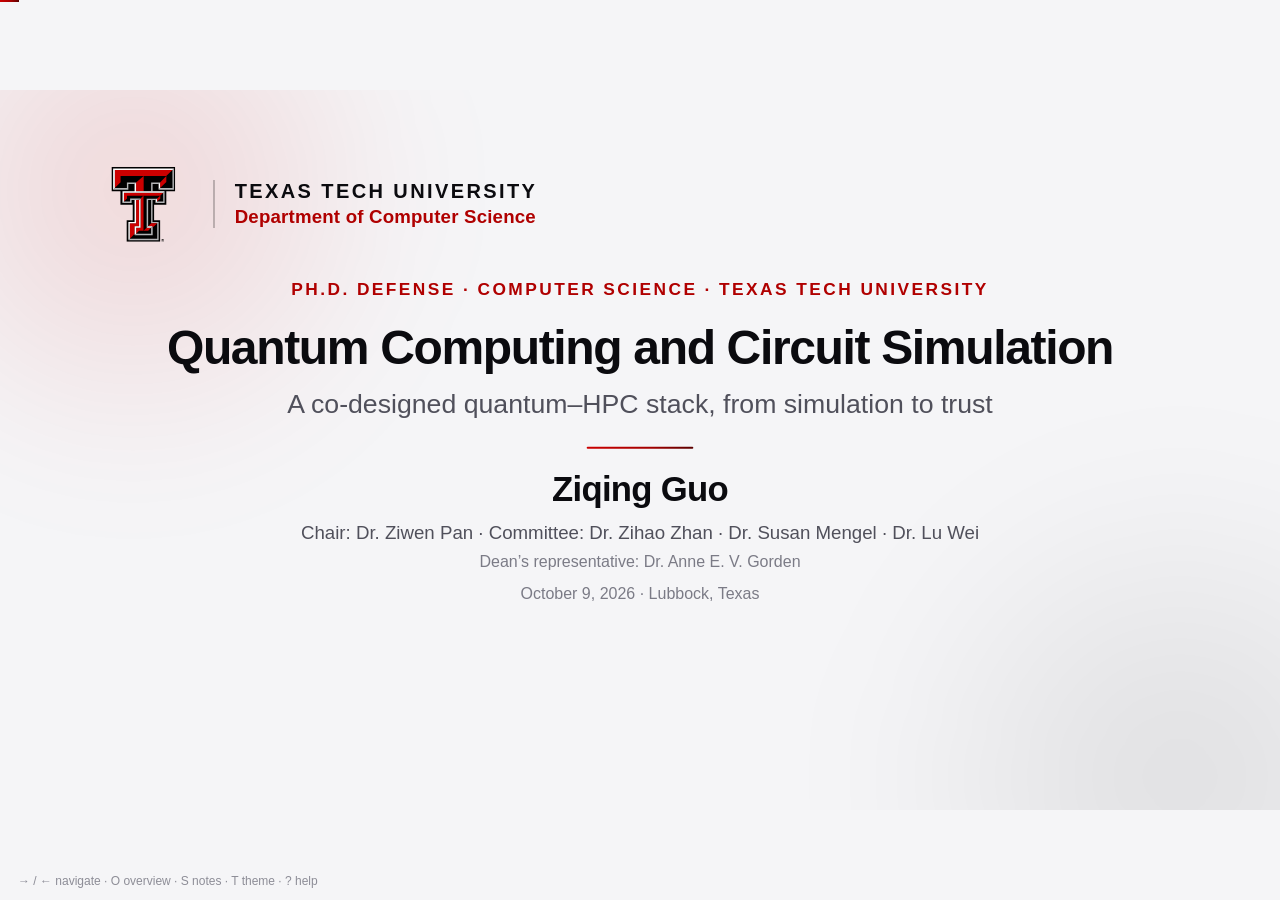
==== commit 83b2a663: "TTU defense deck + modular ORNL deck" ====
--- a/slides/index.html
+++ b/slides/index.html
@@ -4,11 +4,11 @@
 <meta charset="utf-8">
 <meta name="viewport" content="width=device-width, initial-scale=1, viewport-fit=cover">
 <meta name="color-scheme" content="dark light">
-<meta name="description" content="Ph.D. defense slides: Scaling Quantum Computing Across the Stack — Ziqing Guo, Texas Tech University.">
-<title>Defense — Scaling Quantum Computing Across the Stack</title>
+<meta name="description" content="Ph.D. defense slides: Quantum Computing and Circuit Simulation — Ziqing Guo, Texas Tech University, October 9, 2026.">
+<title>Defense — Quantum Computing and Circuit Simulation</title>
 <!--
-  Ph.D. defense deck — Ziqing Guo, Texas Tech University (Computer Science)
-  "Scaling Quantum Computing Across the Stack"
+  Ph.D. defense deck — Ziqing Guo, Texas Tech University (Computer Science), October 9, 2026
+  "Quantum Computing and Circuit Simulation"
 
   Single self-contained file: vanilla HTML + CSS + JS, no external requests, no build step.
   The deck renders on a fixed 1920x1080 logical stage that is letterboxed into any viewport.
@@ -54,9 +54,11 @@
   --bg:#0b0b0f; --bg2:#14141b; --fg:#f5f5f7; --fg2:#a9a9b6; --fg3:#7a7a88;
   --line:rgba(255,255,255,.13); --line2:rgba(255,255,255,.32);
   --card:rgba(255,255,255,.045); --card2:rgba(255,255,255,.09); --card-on:rgba(255,255,255,.13);
-  --acc1:#ff4d6d; --acc2:#e35fb0; --acc3:#a78bfa; --acc-text:#ff7a90;
-  --grad:linear-gradient(92deg,var(--acc1),var(--acc2) 55%,var(--acc3));
-  --glow1:rgba(224,20,90,.28); --glow2:rgba(124,58,237,.30); --glow3:rgba(0,150,200,.22);
+  /* accent = Texas Tech scarlet (#CC0000); lighter tints on the dark surface so text stays legible */
+  --acc1:#ff4a4a; --acc2:#e00000; --acc3:#ff8a80; --acc-deep:#9b0000; --acc-text:#ff6b6b;
+  --grad:linear-gradient(92deg,var(--acc1),var(--acc2) 60%,var(--acc-deep));
+  --glow1:rgba(204,0,0,.30); --glow2:rgba(120,0,0,.32); --glow3:rgba(204,0,0,.16);
+  --plate:#fff; --plate-line:rgba(0,0,0,.08); --plate-shadow:0 10px 40px rgba(0,0,0,.18);
   --s1:#3987e5; --s2:#d95926; --s3:#199e70; --s4:#c98500; --s5:#d55181; --s6:#9085e9;
   --good:#199e70; --bad:#e66767;
   --mono:"SF Mono",SFMono-Regular,Menlo,Consolas,"Liberation Mono",monospace;
@@ -68,8 +70,9 @@
     --bg:#f5f5f7; --bg2:#ffffff; --fg:#0b0b0f; --fg2:#50505b; --fg3:#7b7b86;
     --line:rgba(0,0,0,.12); --line2:rgba(0,0,0,.34);
     --card:rgba(0,0,0,.035); --card2:rgba(0,0,0,.07); --card-on:rgba(0,0,0,.11);
-    --acc1:#c8102e; --acc2:#b3266f; --acc3:#6d28d9; --acc-text:#b3122e;
-    --glow1:rgba(200,16,46,.13); --glow2:rgba(109,40,217,.14); --glow3:rgba(0,120,180,.12);
+    --acc1:#cc0000; --acc2:#a30000; --acc3:#a30000; --acc-deep:#5a0000; --acc-text:#b00000;
+    --glow1:rgba(204,0,0,.13); --glow2:rgba(0,0,0,.09); --glow3:rgba(204,0,0,.08);
+    --plate:transparent; --plate-line:transparent; --plate-shadow:none;
     --s1:#2a78d6; --s2:#eb6834; --s3:#1baf7a; --s4:#eda100; --s5:#e87ba4; --s6:#4a3aa7;
     --good:#0f8a5f; --bad:#d13c3c;
   }
@@ -79,8 +82,9 @@
   --bg:#f5f5f7; --bg2:#ffffff; --fg:#0b0b0f; --fg2:#50505b; --fg3:#7b7b86;
   --line:rgba(0,0,0,.12); --line2:rgba(0,0,0,.34);
   --card:rgba(0,0,0,.035); --card2:rgba(0,0,0,.07); --card-on:rgba(0,0,0,.11);
-  --acc1:#c8102e; --acc2:#b3266f; --acc3:#6d28d9; --acc-text:#b3122e;
-  --glow1:rgba(200,16,46,.13); --glow2:rgba(109,40,217,.14); --glow3:rgba(0,120,180,.12);
+  --acc1:#cc0000; --acc2:#a30000; --acc3:#a30000; --acc-deep:#5a0000; --acc-text:#b00000;
+  --glow1:rgba(204,0,0,.13); --glow2:rgba(0,0,0,.09); --glow3:rgba(204,0,0,.08);
+  --plate:transparent; --plate-line:transparent; --plate-shadow:none;
   --s1:#2a78d6; --s2:#eb6834; --s3:#1baf7a; --s4:#eda100; --s5:#e87ba4; --s6:#4a3aa7;
   --good:#0f8a5f; --bad:#d13c3c;
 }
@@ -125,6 +129,21 @@
 .g2{width:1000px;height:1000px;right:-350px;bottom:-450px;background:radial-gradient(circle,var(--glow2),transparent 70%)}
 .g3{width:800px;height:800px;right:-200px;top:-300px;background:radial-gradient(circle,var(--glow3),transparent 70%)}
 .hair{height:1px;background:var(--line);margin:28px 0}
+/* Texas Tech / Department of Computer Science lockup, top-left of the title slide. The official 4-colour Double T
+   sits on a white plate in the dark theme (its black outline needs it) and directly on the light surface otherwise. */
+.lockup{position:absolute;left:140px;top:96px;z-index:3;display:flex;align-items:center;gap:30px}
+.lockup .logo-plate{display:flex;align-items:center;justify-content:center;width:150px;height:150px;border-radius:30px;background:var(--plate);border:1px solid var(--plate-line);box-shadow:var(--plate-shadow)}
+.lockup .logo-plate svg{width:96px;height:113px;display:block}
+.lockup .wm{display:flex;flex-direction:column;gap:6px;border-left:2px solid var(--line2);padding-left:30px}
+.lockup .wm b{font-size:30px;font-weight:700;letter-spacing:.12em;text-transform:uppercase;color:var(--fg);line-height:1.1}
+.lockup .wm span{font-size:28px;font-weight:600;color:var(--acc-text);letter-spacing:.01em;line-height:1.2}
+.title-slide .who{display:flex;flex-direction:column;gap:8px;align-items:center}
+/* small Double T, top-right of every slide after the title (injected by the engine, next to the page number) */
+.brand{position:absolute;right:140px;top:88px;z-index:3;display:flex;align-items:center;justify-content:center;width:48px;height:48px;border-radius:12px;background:var(--plate);border:1px solid var(--plate-line)}
+.brand svg{width:30px;height:35px;display:block}
+/* on-slide page number (top-right, every slide after the title; injected by the engine so it follows the slide order) */
+.pg{position:absolute;right:210px;top:100px;font-family:var(--mono);font-size:22px;letter-spacing:.06em;color:var(--fg3);font-variant-numeric:tabular-nums;z-index:3;white-space:nowrap}
+.pg b{color:var(--fg2);font-weight:600}
 
 /* ---------- cards & grids ---------- */
 .row{display:flex;gap:28px;align-items:stretch}
@@ -239,7 +258,7 @@
 /* ---------- global UI ---------- */
 .ui{font-family:var(--sans)}
 #progress{position:fixed;left:0;top:0;height:2px;background:var(--grad);width:0;z-index:20;transition:width .4s cubic-bezier(.32,.72,0,1)}
-#counter{position:fixed;right:18px;bottom:12px;font-size:13px;color:var(--fg3);z-index:20;font-variant-numeric:tabular-nums;letter-spacing:.04em;user-select:none}
+#counter{display:none} /* superseded by the on-slide .pg page number */
 #hint{position:fixed;left:18px;bottom:12px;font-size:12px;color:var(--fg3);z-index:20;opacity:.85;transition:opacity 1s}
 #hint.hide{opacity:0}
 @media (max-width:760px){#hint{display:none}}
@@ -287,8 +306,9 @@
   :root{color-scheme:light;
     --bg:#ffffff; --bg2:#ffffff; --fg:#0b0b0f; --fg2:#50505b; --fg3:#7b7b86;
     --line:rgba(0,0,0,.14); --line2:rgba(0,0,0,.36); --card:rgba(0,0,0,.035); --card2:rgba(0,0,0,.07); --card-on:rgba(0,0,0,.11);
-    --acc1:#c8102e; --acc2:#b3266f; --acc3:#6d28d9; --acc-text:#b3122e;
+    --acc1:#cc0000; --acc2:#a30000; --acc3:#a30000; --acc-deep:#5a0000; --acc-text:#b00000;
     --glow1:transparent; --glow2:transparent; --glow3:transparent;
+    --plate:transparent; --plate-line:transparent; --plate-shadow:none;
     --s1:#2a78d6; --s2:#eb6834; --s3:#1baf7a; --s4:#eda100; --s5:#e87ba4; --s6:#4a3aa7}
   html,body{overflow:visible;height:auto;background:#fff}
   #viewport{position:static;overflow:visible}
@@ -306,20 +326,25 @@
 <div id="stage">
 <section class="slide title-slide" data-id="title" data-morph-group="intro" data-title="Title">
 <div class="glow g1"></div><div class="glow g2"></div>
+<div class="lockup"><div class="logo-plate"><svg viewBox="0 0 85.9 100.7" role="img" aria-label="Texas Tech University"><use href="#ttu-dt"/></svg></div>
+  <div class="wm"><b>Texas Tech University</b><span>Department of Computer Science</span></div></div>
 <div class="body center">
-  <div class="kicker">Ph.D. Defense · Department of Computer Science · Texas Tech University</div>
-  <h1 class="md" data-morph="title" style="margin-top:34px;max-width:1500px">Scaling Quantum Computing Across the Stack</h1>
-  <p class="lead" style="max-width:1460px">GPU-Accelerated Circuit Simulation, Hardware-Aware Algorithms, Quantum Learning, and Verifiable Error Correction for the Post-Quantum Era</p>
-  <div class="hair" style="width:160px;margin:44px auto 36px;background:var(--grad);height:3px;border-radius:2px"></div>
+  <div class="kicker">Ph.D. Defense · Computer Science · Texas Tech University</div>
+  <h1 class="md" data-morph="title" style="margin-top:34px;max-width:1500px">Quantum Computing and Circuit Simulation</h1>
+  <p class="lead" style="max-width:1460px;margin-top:18px">A co-designed quantum–HPC stack, from simulation to trust</p>
+  <div class="hair" style="width:160px;margin:38px auto 30px;background:var(--grad);height:3px;border-radius:2px"></div>
   <h2 data-morph="name" style="font-size:52px">Ziqing Guo</h2>
-  <p class="small" style="margin-top:14px">Advisor &amp; committee chair: Ziwen Pan, Ph.D. · Committee: [Member], Ph.D. · [Member], Ph.D. · [Member], Ph.D.</p>
-  <p class="tiny" style="margin-top:10px">Month DD, 2027 · Lubbock, Texas</p>
+  <div class="who" style="margin-top:16px">
+    <p class="small">Chair: Dr. Ziwen Pan · Committee: Dr. Zihao Zhan · Dr. Susan Mengel · Dr. Lu Wei</p>
+    <p class="tiny">Dean’s representative: Dr. Anne E. V. Gorden</p>
+    <p class="tiny" style="margin-top:6px">October 9, 2026 · Lubbock, Texas</p>
+  </div>
 </div>
-<aside class="notes">Good morning, and thank you to the committee for being here. My dissertation argues that useful quantum computation is delivered by a co-designed stack, not by a quantum processor alone. Over the next fifty minutes I will walk through five layers of that stack and the ten papers behind them.</aside>
+<aside class="notes">Good morning, and thank you to the committee for being here: Dr. Pan, Dr. Zhan, Dr. Mengel, Dr. Wei, and Dr. Gorden representing the Graduate School. My dissertation argues that useful quantum computation is delivered by a co-designed stack, not by a quantum processor alone. Over the next fifty minutes I will walk through five layers of that stack and the ten papers behind them.</aside>
 </section>
 <section class="slide " data-id="thesis" data-morph-group="intro" data-title="Thesis statement">
 <div class="glow g3"></div>
-<p class="tiny" data-morph="title" style="letter-spacing:.1em;text-transform:uppercase">Scaling Quantum Computing Across the Stack</p>
+<p class="tiny" data-morph="title" style="letter-spacing:.1em;text-transform:uppercase">Quantum Computing and Circuit Simulation</p>
 <div class="body">
   <div class="kicker">Thesis statement</div>
   <h1 class="md" style="font-size:66px;line-height:1.16;max-width:1640px;margin-top:26px">Useful quantum computation in the coming decade will be delivered not by a quantum processor alone but by a <span class="grad">co-designed stack</span> in which classical high-performance computing surrounds the QPU at every layer.</h1>
@@ -327,16 +352,16 @@
 <aside class="notes">This is the thesis in one sentence, taken verbatim from the dissertation. The word to underline is co-designed: HPC is not a stopgap until hardware improves, it is a permanent part of how quantum programs are developed, run and trusted. Each of the following sections adds one layer to that stack.</aside>
 </section>
 <section class="slide " data-id="stack" data-morph-group="intro" data-title="The five-layer stack">
-<div class="hd"><div class="kicker " data-morph="kicker">The co-designed stack</div><h1 class="">Five layers around the QPU</h1></div><div class="body top" style="margin-top:20px"><div class="stack"><div class="card"><div class="bg" data-morph="L1-bg"></div><div class="idx">01 · RQ1 · Scale</div><h3 data-morph="L1-t">Simulation</h3><p>GPU-accelerated simulation to develop, verify and calibrate circuits at scales the hardware cannot yet reach.</p></div><div class="card"><div class="bg" data-morph="L2-bg"></div><div class="idx">02 · RQ2 · Noise</div><h3 data-morph="L2-t">Algorithms</h3><p>Hardware-aware algorithm design that replaces black-box variational optimization with structure derived from the problem and the device.</p></div><div class="card"><div class="bg" data-morph="L3-bg"></div><div class="idx">03 · RQ3 · Data</div><h3 data-morph="L3-t">Data encoding</h3><p>Structured, vectorized data encodings that make the classical–quantum data interface efficient and learnable.</p></div><div class="card"><div class="bg" data-morph="L4-bg"></div><div class="idx">04 · RQ4 · Synthesis</div><h3 data-morph="L4-t">Synthesis</h3><p>AI/HPC-driven synthesis that compiles toward fault-tolerant resource budgets.</p></div><div class="card"><div class="bg" data-morph="L5-bg"></div><div class="idx">05 · RQ5 · Trust</div><h3 data-morph="L5-t">Trust</h3><p>Security-aware error correction and post-quantum cryptography, so the stack can be trusted on shared cloud hardware.</p></div></div></div><div class="sec" data-morph="sec">Introduction</div>
-<aside class="notes">These five cards are the map for the whole talk; they will come back as a small rail on every section divider so you always know where we are. Layers one and two are about scale and noise, layer three is the data interface, layer four is synthesis and cost, and layer five is trust. Each layer maps onto exactly one research question.</aside>
+<div class="hd"><div class="kicker " data-morph="kicker">The co-designed stack</div><h1 class="">Five layers around the QPU</h1></div><div class="body top" style="margin-top:20px"><div class="stack"><div class="card"><div class="bg" data-morph="L1-bg"></div><div class="idx">01 · RQ1 · Scale</div><h3 data-morph="L1-t">Simulation</h3><p>GPU simulation beyond hardware reach</p></div><div class="card"><div class="bg" data-morph="L2-bg"></div><div class="idx">02 · RQ2 · Noise</div><h3 data-morph="L2-t">Algorithms</h3><p>Structure from problem and device, not black-box search</p></div><div class="card"><div class="bg" data-morph="L3-bg"></div><div class="idx">03 · RQ3 · Data</div><h3 data-morph="L3-t">Data encoding</h3><p>Vectorized, learnable data loading</p></div><div class="card"><div class="bg" data-morph="L4-bg"></div><div class="idx">04 · RQ4 · Synthesis</div><h3 data-morph="L4-t">Synthesis</h3><p>AI/HPC synthesis within fault-tolerant budgets</p></div><div class="card"><div class="bg" data-morph="L5-bg"></div><div class="idx">05 · RQ5 · Trust</div><h3 data-morph="L5-t">Trust</h3><p>Auditable QEC and post-quantum cryptography</p></div></div></div><div class="sec" data-morph="sec">Introduction</div>
+<aside class="notes">These five cards are the map for the whole talk. Simulation: GPU-accelerated simulation to develop, verify and calibrate circuits at scales the hardware cannot yet reach. Algorithms: hardware-aware design that replaces black-box variational optimization with structure from the problem and the device. Data encoding: structured, vectorized encodings that make the classical–quantum interface efficient and learnable. Synthesis: AI/HPC-driven synthesis toward fault-tolerant resource budgets. Trust: security-aware error correction and post-quantum cryptography on shared cloud hardware. they will come back as a small rail on every section divider so you always know where we are. Layers one and two are about scale and noise, layer three is the data interface, layer four is synthesis and cost, and layer five is trust. Each layer maps onto exactly one research question.</aside>
 </section>
 <section class="slide " data-id="agenda" data-morph-group="intro" data-title="Agenda">
 <div class="hd"><div class="kicker " data-morph="kicker">Agenda</div><h1 class="">Where we are going</h1></div>
 <div class="body top" style="margin-top:14px">
   <div class="layer-rows compact">
-    <div class="card"><div class="bg"></div><div class="idx">I–II</div><h3>Motivation</h3><p>Four walls (scale, noise, data, trust) and five research questions</p></div>
-    <div class="card"><div class="bg" data-morph="L1-bg"></div><div class="idx">III</div><h3 data-morph="L1-t">Simulation</h3><p>Chapter III · Q-GEAR: Qiskit → CUDA-Q simulation on Perlmutter</p></div><div class="card"><div class="bg" data-morph="L2-bg"></div><div class="idx">IV</div><h3 data-morph="L2-t">Algorithms</h3><p>Chapter IV · DEAL and QAWA on IBM Heron processors</p></div><div class="card"><div class="bg" data-morph="L3-bg"></div><div class="idx">V</div><h3 data-morph="L3-t">Data encoding</h3><p>Chapter V · QPIE, VQT, ShardQ and NNQA</p></div><div class="card"><div class="bg" data-morph="L4-bg"></div><div class="idx">VI</div><h3 data-morph="L4-t">Synthesis</h3><p>Chapter VI · RubriQ and measurement/reload cost accounting</p></div><div class="card"><div class="bg" data-morph="L5-bg"></div><div class="idx">VII–VIII</div><h3 data-morph="L5-t">Trust</h3><p>Chapters VII–VIII · QEC randomness audit and the PQC module</p></div>
-    <div class="card"><div class="bg"></div><div class="idx">IX</div><h3>Closing</h3><p>Answers to RQ1–RQ5, limitations, future work</p></div>
+    <div class="card"><div class="bg"></div><div class="idx">I–II</div><h3>Motivation</h3><p>Four walls · five questions</p></div>
+    <div class="card"><div class="bg" data-morph="L1-bg"></div><div class="idx">III</div><h3 data-morph="L1-t">Simulation</h3><p>Q-GEAR · Qiskit → CUDA-Q on Perlmutter</p></div><div class="card"><div class="bg" data-morph="L2-bg"></div><div class="idx">IV</div><h3 data-morph="L2-t">Algorithms</h3><p>DEAL · QAWA on IBM Heron</p></div><div class="card"><div class="bg" data-morph="L3-bg"></div><div class="idx">V</div><h3 data-morph="L3-t">Data encoding</h3><p>QPIE · VQT · ShardQ · NNQA</p></div><div class="card"><div class="bg" data-morph="L4-bg"></div><div class="idx">VI</div><h3 data-morph="L4-t">Synthesis</h3><p>RubriQ · measure–reload cost accounting</p></div><div class="card"><div class="bg" data-morph="L5-bg"></div><div class="idx">VII–VIII</div><h3 data-morph="L5-t">Trust</h3><p>QEC randomness audit · PQC module</p></div>
+    <div class="card"><div class="bg"></div><div class="idx">IX</div><h3>Closing</h3><p>Answers · limits · next steps</p></div>
   </div>
 </div><div class="sec" data-morph="sec">Introduction</div>
 <aside class="notes">The agenda follows the chapter order of the dissertation. I will spend the most time on Chapters III and V, which carry the largest experimental results, and keep the security chapters compact. Backup slides hold the hardware tables and pseudo-code if the committee wants detail.</aside>
@@ -345,35 +370,35 @@
 <div class="hd"><div class="kicker " data-morph="kicker">Motivation · Scale</div><h1 class="">The simulation wall</h1></div>
 <div class="body top" style="margin-top:12px"><div class="row" style="align-items:center">
   <div class="col" style="width:560px;gap:28px">
-    <div class="card stat"><div class="bg"></div><div class="num grad">2<sup style="font-size:.55em">n</sup> × 16 B</div><div class="lbl">amplitudes × bytes per complex double: the exact state vector doubles with every qubit</div></div>
-    <div class="card stat"><div class="bg"></div><div class="num sm">42 q ≈ 70 TB</div><div class="lbl">one 40 GB A100 holds 32 qubits; a 512 GB CPU node needs ≈24 h for a 34-qubit random circuit</div></div>
+    <div class="card stat"><div class="bg"></div><div class="num grad">2<sup style="font-size:.55em">n</sup> × 16 B</div><div class="lbl">state-vector memory doubles with every qubit</div></div>
+    <div class="card stat"><div class="bg"></div><div class="num sm">42 q ≈ 70 TB</div><div class="lbl">one 40 GB A100: 32 qubits · one CPU node: 34 qubits in ≈24 h</div></div>
   </div>
   <div class="grow"><svg class="fig" viewBox="0 0 1000 560" width="1000" height="560" role="img"><path d="M 130.0 470.0 L 960.0 470.0" class="grid"/><text x="114" y="478" class="t3" text-anchor="end">1 GB</text><path d="M 130.0 386.0 L 960.0 386.0" class="grid"/><text x="114" y="394" class="t3" text-anchor="end">10 GB</text><path d="M 130.0 302.0 L 960.0 302.0" class="grid"/><text x="114" y="310" class="t3" text-anchor="end">100 GB</text><path d="M 130.0 218.0 L 960.0 218.0" class="grid"/><text x="114" y="226" class="t3" text-anchor="end">1 TB</text><path d="M 130.0 134.0 L 960.0 134.0" class="grid"/><text x="114" y="142" class="t3" text-anchor="end">10 TB</text><path d="M 130.0 50.0 L 960.0 50.0" class="grid"/><text x="114" y="58" class="t3" text-anchor="end">100 TB</text><path d="M 130.0 335.4 L 960.0 335.4" class="ref"/><text x="142" y="325.427" class="t3">A100 · 40 GB</text><path d="M 130.0 242.4 L 960.0 242.4" class="ref"/><text x="142" y="232.421" class="t3">CPU node · 512 GB</text><rect x="177.769" y="467.404" width="96" height="2.59559" rx="6" class="s1"/><text x="225.769" y="453.404" text-anchor="middle">1.1 GB</text><text x="225.769" y="506" class="t2" text-anchor="middle">26</text><rect x="337.385" y="366.258" width="96" height="103.742" rx="6" class="s1"/><text x="385.385" y="352.258" text-anchor="middle">17 GB</text><text x="385.385" y="506" class="t2" text-anchor="middle">30</text><rect x="497" y="265.112" width="96" height="204.888" rx="6" class="s1"/><text x="545" y="251.112" text-anchor="middle">275 GB</text><text x="545" y="506" class="t2" text-anchor="middle">34</text><rect x="656.615" y="163.966" width="96" height="306.034" rx="6" class="s1"/><text x="704.615" y="149.966" text-anchor="middle">4.4 TB</text><text x="704.615" y="506" class="t2" text-anchor="middle">38</text><rect x="816.231" y="62.8201" width="96" height="407.18" rx="6" class="s1"/><text x="864.231" y="48.8201" text-anchor="middle">70 TB</text><text x="864.231" y="506" class="t2" text-anchor="middle">42</text><path d="M 130.0 470.0 L 960.0 470.0" class="ax"/><text x="545" y="548" class="t3" text-anchor="middle">qubits n</text><text x="40" y="22" class="t3">state-vector memory (2ⁿ × 16 B, log scale)</text></svg></div>
 </div></div><div class="sec" data-morph="sec">Introduction</div>
 <aside class="notes">Exact state-vector simulation is the reference tool for developing and verifying circuits, but its memory doubles per qubit. At 42 qubits the state alone is about seventy terabytes in double precision, far beyond any single node. The question for RQ1 is how far HPC can push this and whether a Qiskit program can use that capability without being rewritten.</aside>
 </section>
 <section class="slide " data-id="noise" data-morph-group="intro" data-title="Noise">
-<div class="hd"><div class="kicker " data-morph="kicker">Motivation · Noise</div><h1 class="">Noise punishes depth and iteration</h1><p class="lead">Every extra two-qubit gate is paid in fidelity; every extra optimizer step is paid in shots.</p></div>
-<div class="body top" style="margin-top:26px"><div class="row"><div class="card stat"><div class="bg"></div><div class="num ">1.46×10<sup style='font-size:.5em'>−3</sup></div><div class="lbl">median CZ error on IBM Heron-3 (ibm_pittsburgh), the best device used in this work</div></div><div class="card stat"><div class="bg"></div><div class="num ">≈41–43</div><div class="lbl">CZ gates after which the 20-qubit DEAL circuits degrade on IBM Heron processors</div></div><div class="card stat"><div class="bg"></div><div class="num ">10<sup style='font-size:.5em'>2</sup>–10<sup style='font-size:.5em'>3</sup></div><div class="lbl">circuit executions a black-box VQE needs to fit one polynomial, versus a single execution for direct synthesis (NNQA)</div></div></div></div><div class="sec" data-morph="sec">Introduction</div>
+<div class="hd"><div class="kicker " data-morph="kicker">Motivation · Noise</div><h1 class="">Noise punishes depth and iteration</h1><p class="lead">Gates cost fidelity; optimizer steps cost shots.</p></div>
+<div class="body top" style="margin-top:26px"><div class="row"><div class="card stat"><div class="bg"></div><div class="num ">1.46×10<sup style='font-size:.5em'>−3</sup></div><div class="lbl">median CZ error, IBM Heron-3 (best device used)</div></div><div class="card stat"><div class="bg"></div><div class="num ">≈41–43</div><div class="lbl">CZ gates before 20-qubit circuits degrade on Heron</div></div><div class="card stat"><div class="bg"></div><div class="num ">10<sup style='font-size:.5em'>2</sup>–10<sup style='font-size:.5em'>3</sup></div><div class="lbl">executions per polynomial fit, black-box VQE — vs 1 for NNQA</div></div></div></div><div class="sec" data-morph="sec">Introduction</div>
 <aside class="notes">The second wall is noise. Even on the best Heron processor we used, the median two-qubit error is about one and a half per mille, so a 20-qubit optimization circuit stops improving after roughly forty CZ gates. Black-box variational loops multiply this cost by hundreds of executions. RQ2 asks how to exploit problem and hardware structure instead.</aside>
 </section>
 <section class="slide " data-id="interface" data-morph-group="intro" data-title="Data interface and trust">
 <div class="hd"><div class="kicker " data-morph="kicker">Motivation · Data and trust</div><h1 class="">Two walls that are easy to forget</h1></div>
 <div class="body top" style="margin-top:20px"><div class="row" style="gap:32px">
   <div class="card"><div class="bg"></div><div class="idx">RQ3 · DATA</div><h3>The classical–quantum data interface</h3>
-    <p>Loading N values needs Θ(N) CNOTs even with a vectorized QCrank-style loader, and reading n-qubit correlations back by tomography needs O(n²) measurements. If the interface is not structured and learnable, no learning model built on top of it is shot-efficient.</p></div>
+    <p>Load N values: Θ(N) CNOTs · read n-qubit correlations: O(n²) measurements</p></div>
   <div class="card"><div class="bg"></div><div class="idx">RQ5 · TRUST</div><h3>Trust on shared cloud QPUs</h3>
-    <p>A fixed, public error-correction encoder gives a co-located fault-injection adversary a reusable target. Randomness standards such as FIPS 140-3 and SP 800-90A govern classical modules, but nothing yet audits the randomness inside quantum error correction.</p></div>
+    <p>A fixed, public QEC encoder is a reusable target · no standard audits QEC randomness</p></div>
 </div></div><div class="sec" data-morph="sec">Introduction</div>
-<aside class="notes">Two further walls motivate the later chapters. The data interface: getting classical data into and out of a QPU dominates the cost of quantum learning. And trust: once error-corrected computation runs on shared cloud hardware, the encoder itself becomes a security surface. These motivate RQ3 and RQ5.</aside>
+<aside class="notes">Two further walls motivate the later chapters. The data interface: loading N values needs Θ(N) CNOTs even with a vectorized QCrank-style loader, and reading n-qubit correlations back by tomography needs O(n²) measurements, so getting data into and out of a QPU dominates the cost of quantum learning. And trust: once error-corrected computation runs on shared cloud hardware, a fixed public encoder gives a co-located fault-injection adversary a reusable target. FIPS 140-3 and SP 800-90A govern classical randomness, but nothing yet audits the randomness inside quantum error correction. These motivate RQ3 and RQ5.</aside>
 </section>
 <section class="slide " data-id="rqs" data-morph-group="intro" data-title="Research questions">
-<div class="hd"><div class="kicker " data-morph="kicker">Five research questions</div><h1 class="">What this dissertation asks</h1></div><div class="body top rq" style="margin-top:12px"><div class="layer-rows compact"><div class="card"><div class="bg" data-morph="L1-bg"></div><div class="idx">RQ1 · Scale</div><h3 data-morph="L1-t">Simulation</h3><p>How far can classical HPC push exact circuit simulation, and how do we make that capability usable without rewriting quantum programs?</p></div><div class="card"><div class="bg" data-morph="L2-bg"></div><div class="idx">RQ2 · Noise</div><h3 data-morph="L2-t">Algorithms</h3><p>How can optimization algorithms on NISQ devices exploit problem and hardware structure instead of black-box parameter search?</p></div><div class="card"><div class="bg" data-morph="L3-bg"></div><div class="idx">RQ3 · Data</div><h3 data-morph="L3-t">Data encoding</h3><p>How should classical data enter and leave a quantum processor so that learning models are shot-efficient, hardware-compatible and trainable?</p></div><div class="card"><div class="bg" data-morph="L4-bg"></div><div class="idx">RQ4 · Synthesis</div><h3 data-morph="L4-t">Synthesis</h3><p>Can learned, HPC-scale synthesis produce circuits that respect fault-tolerant resource budgets, and what does honest cost accounting say about end-to-end quantum advantage?</p></div><div class="card"><div class="bg" data-morph="L5-bg"></div><div class="idx">RQ5 · Trust</div><h3 data-morph="L5-t">Trust</h3><p>How do we make error-corrected computation on shared cloud QPUs auditable and secure, and how does that connect to post-quantum cryptography standards?</p></div></div></div><div class="sec" data-morph="sec">Introduction</div>
-<aside class="notes">Here are the five research questions verbatim. RQ1 is about scale, RQ2 about noise, RQ3 about data, RQ4 about synthesis and honest cost accounting, and RQ5 about trust. Each one is answered by one chapter, and I will return to this list at the end with the answers.</aside>
+<div class="hd"><div class="kicker " data-morph="kicker">Five research questions</div><h1 class="">What this dissertation asks</h1></div><div class="body top rq" style="margin-top:12px"><div class="layer-rows compact"><div class="card"><div class="bg" data-morph="L1-bg"></div><div class="idx">RQ1 · Scale</div><h3 data-morph="L1-t">Simulation</h3><p>How far can HPC push exact simulation — without rewriting the program?</p></div><div class="card"><div class="bg" data-morph="L2-bg"></div><div class="idx">RQ2 · Noise</div><h3 data-morph="L2-t">Algorithms</h3><p>Can NISQ optimization use problem and device structure instead of black-box search?</p></div><div class="card"><div class="bg" data-morph="L3-bg"></div><div class="idx">RQ3 · Data</div><h3 data-morph="L3-t">Data encoding</h3><p>How should data enter and leave a QPU so learning is shot-efficient, hardware-compatible, trainable?</p></div><div class="card"><div class="bg" data-morph="L4-bg"></div><div class="idx">RQ4 · Synthesis</div><h3 data-morph="L4-t">Synthesis</h3><p>Can learned synthesis meet fault-tolerant budgets — and what does honest accounting say?</p></div><div class="card"><div class="bg" data-morph="L5-bg"></div><div class="idx">RQ5 · Trust</div><h3 data-morph="L5-t">Trust</h3><p>How do we audit and secure error-corrected computation on shared cloud QPUs?</p></div></div></div><div class="sec" data-morph="sec">Introduction</div>
+<aside class="notes">The five research questions, abridged on the slide; verbatim from the dissertation: RQ1 — How far can classical HPC push exact circuit simulation, and how do we make that capability usable without rewriting quantum programs? RQ2 — How can optimization algorithms on NISQ devices exploit problem and hardware structure instead of black-box parameter search? RQ3 — How should classical data enter and leave a quantum processor so that learning models are shot-efficient, hardware-compatible and trainable? RQ4 — Can learned, HPC-scale synthesis produce circuits that respect fault-tolerant resource budgets, and what does honest cost accounting say about end-to-end quantum advantage? RQ5 — How do we make error-corrected computation on shared cloud QPUs auditable and secure, and how does that connect to post-quantum cryptography standards? Each one is answered by one chapter, and I will return to this list at the end with the answers.</aside>
 </section>
 <section class="slide " data-id="contrib" data-morph-group="intro" data-title="Contributions">
 <div class="hd"><div class="kicker " data-morph="kicker">Contributions at a glance</div><h1 class="">Ten papers, one software release</h1></div>
-<div class="body top" style="margin-top:8px"><div class="layer-rows compact"><div class="card"><div class="bg" data-morph="L1-bg"></div><div class="idx">III</div><h3 data-morph="L1-t">Simulation</h3><p><b>Q-GEAR</b>: Qiskit → CUDA-Q kernels, 42 qubits on 1,024 A100s, ≈400× faster than a CPU node</p></div><div class="card"><div class="bg" data-morph="L2-bg"></div><div class="idx">IV</div><h3 data-morph="L2-t">Algorithms</h3><p><b>DEAL</b> and <b>QAWA</b>: direct angle mapping with adaptive ZNE; a data-traceable oracle with O(n) CNOT depth</p></div><div class="card"><div class="bg" data-morph="L3-bg"></div><div class="idx">V</div><h3 data-morph="L3-t">Data encoding</h3><p><b>QPIE, VQT, ShardQ, NNQA</b>: vectorized encodings for learning, attention, circuit cutting and exact arithmetic</p></div><div class="card"><div class="bg" data-morph="L4-bg"></div><div class="idx">VI</div><h3 data-morph="L4-t">Synthesis</h3><p><b>RubriQ</b>: rubric-guided GRPO synthesis (3.31× T-gate compression); a measure–update–reload cost model for nonlinear waves</p></div><div class="card"><div class="bg" data-morph="L5-bg"></div><div class="idx">VII–VIII</div><h3 data-morph="L5-t">Trust</h3><p><b>QEC randomness audit</b> (−86.7% accepted logical disturbance) and a FIPS 140-3 post-quantum cryptography module</p></div></div>
+<div class="body top" style="margin-top:8px"><div class="layer-rows compact"><div class="card"><div class="bg" data-morph="L1-bg"></div><div class="idx">III</div><h3 data-morph="L1-t">Simulation</h3><p><b>Q-GEAR</b> · 42 qubits on 1,024 A100s · ≈400× vs CPU</p></div><div class="card"><div class="bg" data-morph="L2-bg"></div><div class="idx">IV</div><h3 data-morph="L2-t">Algorithms</h3><p><b>DEAL</b> · <b>QAWA</b> · direct angles, adaptive ZNE, O(n) traceable oracle</p></div><div class="card"><div class="bg" data-morph="L3-bg"></div><div class="idx">V</div><h3 data-morph="L3-t">Data encoding</h3><p><b>QPIE · VQT · ShardQ · NNQA</b> · vectorized encodings</p></div><div class="card"><div class="bg" data-morph="L4-bg"></div><div class="idx">VI</div><h3 data-morph="L4-t">Synthesis</h3><p><b>RubriQ</b> · 3.31× T-gate compression · nonlinear-wave cost model</p></div><div class="card"><div class="bg" data-morph="L5-bg"></div><div class="idx">VII–VIII</div><h3 data-morph="L5-t">Trust</h3><p><b>QEC audit</b> · −86.7% disturbance · FIPS 140-3 PQC module</p></div></div>
 <div class="chips" style="margin-top:22px">
   <div class="chip"><div class="bg"></div><span class="d"></span>ICPP ’25</div><div class="chip"><div class="bg"></div><span class="d"></span>QST 2025</div>
   <div class="chip"><div class="bg"></div><span class="d"></span>IEEE QCE ’25</div><div class="chip"><div class="bg"></div><span class="d"></span>AAAI Symposium ’25</div>
@@ -391,20 +416,20 @@
 <aside class="notes">Layer one: simulation. Q-GEAR, published at ICPP 2025 with Jan Balewski from NERSC, is the framework that lets a Qiskit circuit run on NVIDIA GPUs at Perlmutter scale without a rewrite. This chapter answers RQ1.</aside>
 </section>
 <section class="slide " data-id="qg-problem" data-morph-group="qgear" data-title="Problem">
-<div class="hd"><div class="kicker " data-morph="kicker">Problem</div><h1 class="">Same circuit, new hardware, no rewrite</h1><p class="lead">Researchers write Qiskit. The fast simulators want something else.</p></div>
+<div class="hd"><div class="kicker " data-morph="kicker">Problem</div><h1 class="">Same circuit, new hardware, no rewrite</h1><p class="lead">Researchers write Qiskit. Fast simulators want something else.</p></div>
 <div class="body top" style="margin-top:26px"><div class="row">
-  <div class="card"><div class="bg"></div><div class="idx">CPU BASELINE</div><h3>2× AMD EPYC 7763</h3><p>128 cores, 512 GB. A 34-qubit random circuit takes about <b>24 hours</b> in a state-vector simulation.</p></div>
-  <div class="card"><div class="bg"></div><div class="idx">GPU SIMULATORS</div><h3>Fast, but fragmented</h3><p>CUDA-Q kernels, Qiskit Aer GPU and PennyLane Lightning each want their own program, environment and job script.</p></div>
-  <div class="card on"><div class="bg"></div><div class="idx">GOAL</div><h3>Transform, containerize, scale</h3><p>Keep the Qiskit program; generate CUDA-Q kernels automatically; ship the stack as Podman/Shifter containers for Slurm on Perlmutter.</p></div>
+  <div class="card"><div class="bg"></div><div class="idx">CPU BASELINE</div><h3>2× AMD EPYC 7763</h3><p>128 cores · 512 GB · 34 qubits ≈ <b>24 h</b></p></div>
+  <div class="card"><div class="bg"></div><div class="idx">GPU SIMULATORS</div><h3>Fast, but fragmented</h3><p>CUDA-Q, Aer GPU, Lightning — each wants its own program</p></div>
+  <div class="card on"><div class="bg"></div><div class="idx">GOAL</div><h3>Transform, containerize, scale</h3><p>Keep Qiskit · generate CUDA-Q kernels · containers for Slurm on Perlmutter</p></div>
 </div></div><div class="sec" data-morph="sec">III · Q-GEAR</div>
 <aside class="notes">The starting point is practical. Our baseline CPU node, two EPYC 7763 processors with half a terabyte of memory, needs a day for a 34-qubit random circuit. GPU simulators are much faster, but each expects a different program. Q-GEAR's goal is to keep the Qiskit program and automate the rest.</aside>
 </section>
 <section class="slide " data-id="qg-tensors" data-morph-group="qgear" data-title="Three-tensor encoding">
-<div class="hd"><div class="kicker " data-morph="kicker">Design</div><h1 class="">Circuits become three tensors</h1></div><div class="body top" style="margin-top:10px"><svg class="fig" viewBox="0 0 1640 500" width="1640" height="500" role="img"><path d="M 60.0 90.0 L 480.0 90.0" class="wire"/><text x="44" y="99" class="mono t2" text-anchor="end">q0</text><path d="M 60.0 160.0 L 480.0 160.0" class="wire"/><text x="44" y="169" class="mono t2" text-anchor="end">q1</text><path d="M 60.0 230.0 L 480.0 230.0" class="wire"/><text x="44" y="239" class="mono t2" text-anchor="end">q2</text><path d="M 60.0 300.0 L 480.0 300.0" class="wire"/><text x="44" y="309" class="mono t2" text-anchor="end">q3</text><rect x="88" y="63" width="64" height="54" rx="10" class="gate"/><text x="120" y="99" class="mono" text-anchor="middle">H</text><rect x="88" y="203" width="64" height="54" rx="10" class="gate"/><text x="120" y="239" class="mono" text-anchor="middle">H</text><rect x="161" y="133" width="78" height="54" rx="10" class="gate"/><text x="200" y="169" class="mono" text-anchor="middle">RY</text><path d="M 290.0 90.0 L 290.0 160.0" class="wire"/><circle cx="290.0" cy="90.0" r="7" class="dotf"/><circle cx="290.0" cy="160.0" r="16" class="meas"/><path d="M 274.0 160.0 L 306.0 160.0" class="meas"/><path d="M 290.0 144.0 L 290.0 176.0" class="meas"/><rect x="331" y="273" width="78" height="54" rx="10" class="gate"/><text x="370" y="309" class="mono" text-anchor="middle">RZ</text><path d="M 440.0 230.0 L 440.0 300.0" class="wire"/><circle cx="440.0" cy="230.0" r="7" class="dotf"/><circle cx="440.0" cy="300.0" r="16" class="meas"/><path d="M 424.0 300.0 L 456.0 300.0" class="meas"/><path d="M 440.0 284.0 L 440.0 316.0" class="meas"/><text x="270" y="370" class="t3" text-anchor="middle">Qiskit circuit (H, RY, RZ, U3, CX, CP, SWAP, measure)</text><path d="M 500.0 195.0 L 590.0 195.0" class="arr acc"/><text x="620" y="54" class="h">gate-type tensor</text><text x="1000" y="54" class="t3">int · which gate</text><rect x="620" y="66" width="88" height="60" rx="10" class="box2"/><text x="664" y="104" class="mono" text-anchor="middle">H</text><rect x="716" y="66" width="88" height="60" rx="10" class="box2"/><text x="760" y="104" class="mono" text-anchor="middle">RY</text><rect x="812" y="66" width="88" height="60" rx="10" class="box2"/><text x="856" y="104" class="mono" text-anchor="middle">CX</text><rect x="908" y="66" width="88" height="60" rx="10" class="box2"/><text x="952" y="104" class="mono" text-anchor="middle">RZ</text><rect x="1004" y="66" width="88" height="60" rx="10" class="box2"/><text x="1048" y="104" class="mono" text-anchor="middle">CX</text><text x="1120" y="104" class="t2">…</text><text x="620" y="174" class="h">qubit-index tensor</text><text x="1000" y="174" class="t3">int · control / target</text><rect x="620" y="186" width="88" height="60" rx="10" class="box"/><text x="664" y="224" class="mono" text-anchor="middle">0</text><rect x="716" y="186" width="88" height="60" rx="10" class="box"/><text x="760" y="224" class="mono" text-anchor="middle">1</text><rect x="812" y="186" width="88" height="60" rx="10" class="box"/><text x="856" y="224" class="mono" text-anchor="middle">0,1</text><rect x="908" y="186" width="88" height="60" rx="10" class="box"/><text x="952" y="224" class="mono" text-anchor="middle">3</text><rect x="1004" y="186" width="88" height="60" rx="10" class="box"/><text x="1048" y="224" class="mono" text-anchor="middle">2,3</text><text x="1120" y="224" class="t2">…</text><text x="620" y="294" class="h">parameter tensor</text><text x="1000" y="294" class="t3">float · rotation angles</text><rect x="620" y="306" width="88" height="60" rx="10" class="surface"/><text x="664" y="344" class="mono" text-anchor="middle">–</text><rect x="716" y="306" width="88" height="60" rx="10" class="surface"/><text x="760" y="344" class="mono" text-anchor="middle">θ₁</text><rect x="812" y="306" width="88" height="60" rx="10" class="surface"/><text x="856" y="344" class="mono" text-anchor="middle">–</text><rect x="908" y="306" width="88" height="60" rx="10" class="surface"/><text x="952" y="344" class="mono" text-anchor="middle">θ₂</text><rect x="1004" y="306" width="88" height="60" rx="10" class="surface"/><text x="1048" y="344" class="mono" text-anchor="middle">–</text><text x="1120" y="344" class="t2">…</text><path d="M 1170.0 200.0 L 1250.0 200.0" class="arr acc"/><rect x="1270" y="120" width="300" height="160" rx="18" class="box"/><text x="1420" y="194" class="h" text-anchor="middle">HDF5 file</text><text x="1420" y="230" class="t2" text-anchor="middle">portable, versioned</text><path d="M 1420.0 300.0 L 1420.0 350.0" class="arr acc"/><rect x="1270" y="360" width="300" height="110" rx="18" class="boxon"/><text x="1420" y="409" class="h" text-anchor="middle">CUDA-Q kernel</text><text x="1420" y="445" class="t2" text-anchor="middle">generated per circuit</text></svg></div><p class="fn">Gate set currently supported by the transformer: H, RY, RZ, U3, CX, CP, SWAP and measurement.</p><div class="sec" data-morph="sec">III · Q-GEAR</div>
+<div class="hd"><div class="kicker " data-morph="kicker">Design</div><h1 class="">Circuits become three tensors</h1></div><div class="body top" style="margin-top:10px"><svg class="fig" viewBox="0 0 1640 500" width="1640" height="500" role="img"><path d="M 60.0 90.0 L 480.0 90.0" class="wire"/><text x="44" y="99" class="mono t2" text-anchor="end">q0</text><path d="M 60.0 160.0 L 480.0 160.0" class="wire"/><text x="44" y="169" class="mono t2" text-anchor="end">q1</text><path d="M 60.0 230.0 L 480.0 230.0" class="wire"/><text x="44" y="239" class="mono t2" text-anchor="end">q2</text><path d="M 60.0 300.0 L 480.0 300.0" class="wire"/><text x="44" y="309" class="mono t2" text-anchor="end">q3</text><rect x="88" y="63" width="64" height="54" rx="10" class="gate"/><text x="120" y="99" class="mono" text-anchor="middle">H</text><rect x="88" y="203" width="64" height="54" rx="10" class="gate"/><text x="120" y="239" class="mono" text-anchor="middle">H</text><rect x="161" y="133" width="78" height="54" rx="10" class="gate"/><text x="200" y="169" class="mono" text-anchor="middle">RY</text><path d="M 290.0 90.0 L 290.0 160.0" class="wire"/><circle cx="290.0" cy="90.0" r="7" class="dotf"/><circle cx="290.0" cy="160.0" r="16" class="meas"/><path d="M 274.0 160.0 L 306.0 160.0" class="meas"/><path d="M 290.0 144.0 L 290.0 176.0" class="meas"/><rect x="331" y="273" width="78" height="54" rx="10" class="gate"/><text x="370" y="309" class="mono" text-anchor="middle">RZ</text><path d="M 440.0 230.0 L 440.0 300.0" class="wire"/><circle cx="440.0" cy="230.0" r="7" class="dotf"/><circle cx="440.0" cy="300.0" r="16" class="meas"/><path d="M 424.0 300.0 L 456.0 300.0" class="meas"/><path d="M 440.0 284.0 L 440.0 316.0" class="meas"/><text x="270" y="370" class="t3" text-anchor="middle">Qiskit circuit (H, RY, RZ, U3, CX, CP, SWAP, measure)</text><path d="M 500.0 195.0 L 590.0 195.0" class="arr acc"/><text x="620" y="54" class="h">gate-type tensor</text><text x="1000" y="54" class="t3">int · which gate</text><rect x="620" y="66" width="88" height="60" rx="10" class="box2"/><text x="664" y="104" class="mono" text-anchor="middle">H</text><rect x="716" y="66" width="88" height="60" rx="10" class="box2"/><text x="760" y="104" class="mono" text-anchor="middle">RY</text><rect x="812" y="66" width="88" height="60" rx="10" class="box2"/><text x="856" y="104" class="mono" text-anchor="middle">CX</text><rect x="908" y="66" width="88" height="60" rx="10" class="box2"/><text x="952" y="104" class="mono" text-anchor="middle">RZ</text><rect x="1004" y="66" width="88" height="60" rx="10" class="box2"/><text x="1048" y="104" class="mono" text-anchor="middle">CX</text><text x="1120" y="104" class="t2">…</text><text x="620" y="174" class="h">qubit-index tensor</text><text x="1000" y="174" class="t3">int · control / target</text><rect x="620" y="186" width="88" height="60" rx="10" class="box"/><text x="664" y="224" class="mono" text-anchor="middle">0</text><rect x="716" y="186" width="88" height="60" rx="10" class="box"/><text x="760" y="224" class="mono" text-anchor="middle">1</text><rect x="812" y="186" width="88" height="60" rx="10" class="box"/><text x="856" y="224" class="mono" text-anchor="middle">0,1</text><rect x="908" y="186" width="88" height="60" rx="10" class="box"/><text x="952" y="224" class="mono" text-anchor="middle">3</text><rect x="1004" y="186" width="88" height="60" rx="10" class="box"/><text x="1048" y="224" class="mono" text-anchor="middle">2,3</text><text x="1120" y="224" class="t2">…</text><text x="620" y="294" class="h">parameter tensor</text><text x="1000" y="294" class="t3">float · rotation angles</text><rect x="620" y="306" width="88" height="60" rx="10" class="surface"/><text x="664" y="344" class="mono" text-anchor="middle">–</text><rect x="716" y="306" width="88" height="60" rx="10" class="surface"/><text x="760" y="344" class="mono" text-anchor="middle">θ₁</text><rect x="812" y="306" width="88" height="60" rx="10" class="surface"/><text x="856" y="344" class="mono" text-anchor="middle">–</text><rect x="908" y="306" width="88" height="60" rx="10" class="surface"/><text x="952" y="344" class="mono" text-anchor="middle">θ₂</text><rect x="1004" y="306" width="88" height="60" rx="10" class="surface"/><text x="1048" y="344" class="mono" text-anchor="middle">–</text><text x="1120" y="344" class="t2">…</text><path d="M 1170.0 200.0 L 1250.0 200.0" class="arr acc"/><rect x="1270" y="120" width="300" height="160" rx="18" class="box"/><text x="1420" y="194" class="h" text-anchor="middle">HDF5 file</text><text x="1420" y="230" class="t2" text-anchor="middle">portable, versioned</text><path d="M 1420.0 300.0 L 1420.0 350.0" class="arr acc"/><rect x="1270" y="360" width="300" height="110" rx="18" class="boxon"/><text x="1420" y="409" class="h" text-anchor="middle">CUDA-Q kernel</text><text x="1420" y="445" class="t2" text-anchor="middle">generated per circuit</text></svg></div><p class="fn">Supported gates: H, RY, RZ, U3, CX, CP, SWAP, measure.</p><div class="sec" data-morph="sec">III · Q-GEAR</div>
 <aside class="notes">The transformation starts by flattening the circuit into three aligned tensors: which gate, which qubits, and which angles. The encoding is stored in HDF5, so the same file can drive a CPU run, a single-GPU run, or a thousand-GPU run. From it we generate a CUDA-Q kernel automatically for the gate set shown at the bottom.</aside>
 </section>
 <section class="slide " data-id="qg-pipeline" data-morph-group="qgear" data-title="Pipeline">
-<div class="hd"><div class="kicker " data-morph="kicker">Design</div><h1 class="">The kernel transformation pipeline</h1></div><div class="body top" style="margin-top:30px"><svg class="fig" viewBox="0 0 1640 400" width="1640" height="400" role="img"><rect x="20" y="120" width="236" height="150" rx="18" class="box" data-morph="pipe-0"/><text x="138" y="189" class="h" text-anchor="middle">Qiskit circuit</text><text x="138" y="225" class="t3" text-anchor="middle">user code, unchanged</text><path d="M 260.0 195.0 L 294.0 195.0" class="arr"/><rect x="300" y="120" width="236" height="150" rx="18" class="box" data-morph="pipe-1"/><text x="418" y="189" class="h" text-anchor="middle">Parse</text><text x="418" y="225" class="t3" text-anchor="middle">gate set check</text><path d="M 540.0 195.0 L 574.0 195.0" class="arr"/><rect x="580" y="120" width="236" height="150" rx="18" class="boxon" data-morph="pipe-2"/><text x="698" y="189" class="h" text-anchor="middle">Encode</text><text x="698" y="225" class="t3" text-anchor="middle">three tensors → HDF5</text><path d="M 820.0 195.0 L 854.0 195.0" class="arr"/><rect x="860" y="120" width="236" height="150" rx="18" class="boxon" data-morph="pipe-3"/><text x="978" y="189" class="h" text-anchor="middle">Generate</text><text x="978" y="225" class="t3" text-anchor="middle">CUDA-Q kernel</text><path d="M 1100.0 195.0 L 1134.0 195.0" class="arr"/><rect x="1140" y="120" width="236" height="150" rx="18" class="box" data-morph="pipe-4"/><text x="1258" y="189" class="h" text-anchor="middle">Package</text><text x="1258" y="225" class="t3" text-anchor="middle">Podman / Shifter</text><path d="M 1380.0 195.0 L 1414.0 195.0" class="arr"/><rect x="1420" y="120" width="236" height="150" rx="18" class="box" data-morph="pipe-5"/><text x="1538" y="189" class="h" text-anchor="middle">Run</text><text x="1538" y="225" class="t3" text-anchor="middle">Slurm · multi-GPU MPI</text><text x="20" y="330" class="t2">Q-GEAR automates the middle four boxes; the ends are the user's program and the NERSC scheduler.</text><text x="20" y="372" class="mono t3">python · nbdev package · Apache-2.0 · github.com/gzquse/qgear · containers tuned for Perlmutter (Slurm)</text></svg></div><div class="sec" data-morph="sec">III · Q-GEAR</div>
+<div class="hd"><div class="kicker " data-morph="kicker">Design</div><h1 class="">The kernel transformation pipeline</h1></div><div class="body top" style="margin-top:30px"><svg class="fig" viewBox="0 0 1640 400" width="1640" height="400" role="img"><rect x="20" y="120" width="236" height="150" rx="18" class="box" data-morph="pipe-0"/><text x="138" y="189" class="h" text-anchor="middle">Qiskit circuit</text><text x="138" y="225" class="t3" text-anchor="middle">user code, unchanged</text><path d="M 260.0 195.0 L 294.0 195.0" class="arr"/><rect x="300" y="120" width="236" height="150" rx="18" class="box" data-morph="pipe-1"/><text x="418" y="189" class="h" text-anchor="middle">Parse</text><text x="418" y="225" class="t3" text-anchor="middle">gate set check</text><path d="M 540.0 195.0 L 574.0 195.0" class="arr"/><rect x="580" y="120" width="236" height="150" rx="18" class="boxon" data-morph="pipe-2"/><text x="698" y="189" class="h" text-anchor="middle">Encode</text><text x="698" y="225" class="t3" text-anchor="middle">three tensors → HDF5</text><path d="M 820.0 195.0 L 854.0 195.0" class="arr"/><rect x="860" y="120" width="236" height="150" rx="18" class="boxon" data-morph="pipe-3"/><text x="978" y="189" class="h" text-anchor="middle">Generate</text><text x="978" y="225" class="t3" text-anchor="middle">CUDA-Q kernel</text><path d="M 1100.0 195.0 L 1134.0 195.0" class="arr"/><rect x="1140" y="120" width="236" height="150" rx="18" class="box" data-morph="pipe-4"/><text x="1258" y="189" class="h" text-anchor="middle">Package</text><text x="1258" y="225" class="t3" text-anchor="middle">Podman / Shifter</text><path d="M 1380.0 195.0 L 1414.0 195.0" class="arr"/><rect x="1420" y="120" width="236" height="150" rx="18" class="box" data-morph="pipe-5"/><text x="1538" y="189" class="h" text-anchor="middle">Run</text><text x="1538" y="225" class="t3" text-anchor="middle">Slurm · multi-GPU MPI</text><text x="20" y="330" class="t2">Q-GEAR automates the four middle stages.</text><text x="20" y="372" class="mono t3">python · nbdev · Apache-2.0 · github.com/gzquse/qgear</text></svg></div><div class="sec" data-morph="sec">III · Q-GEAR</div>
 <aside class="notes">End to end, the pipeline has six stages, and Q-GEAR automates the four in the middle. The two highlighted stages, encoding and kernel generation, are the contribution; packaging in Podman or Shifter containers is what makes the result reproducible on Perlmutter's Slurm scheduler.</aside>
 </section>
 <section class="slide " data-id="qg-node" data-morph-group="qgear" data-title="Perlmutter node layout">
@@ -412,15 +437,15 @@
 <aside class="notes">Each Perlmutter GPU node has four 40-gigabyte A100s connected by NVLink, and CUDA-Q's multi-GPU backend shards the state vector across them. Beyond one node, MPI over the Slingshot interconnect lets us aggregate memory across nodes: 256 nodes give 1,024 GPUs, which is where the 42-qubit runs happened at close to full GPU utilization.</aside>
 </section>
 <section class="slide " data-id="qg-time" data-morph-group="qgear" data-title="Time vs qubits">
-<div class="hd"><div class="kicker " data-morph="kicker">Results</div><h1 class="">Hours become minutes</h1></div><div class="body top" style="margin-top:6px"><svg class="fig" viewBox="0 0 1640 600" width="1640" height="600" role="img"><path d="M 170.0 475.8 L 1560.0 475.8" class="grid" data-morph="qg-g-1"/><text x="152" y="483.819" class="t3" text-anchor="end" data-morph="qg-yl-1">1 s</text><path d="M 170.0 395.5 L 1560.0 395.5" class="grid" data-morph="qg-g-10"/><text x="152" y="403.491" class="t3" text-anchor="end" data-morph="qg-yl-10">10 s</text><path d="M 170.0 333.0 L 1560.0 333.0" class="grid" data-morph="qg-g-60"/><text x="152" y="340.984" class="t3" text-anchor="end" data-morph="qg-yl-60">1 min</text><path d="M 170.0 252.7 L 1560.0 252.7" class="grid" data-morph="qg-g-600"/><text x="152" y="260.657" class="t3" text-anchor="end" data-morph="qg-yl-600">10 min</text><path d="M 170.0 190.1 L 1560.0 190.1" class="grid" data-morph="qg-g-3600"/><text x="152" y="198.15" class="t3" text-anchor="end" data-morph="qg-yl-3600">1 h</text><path d="M 170.0 79.3 L 1560.0 79.3" class="grid" data-morph="qg-g-86400"/><text x="152" y="87.2807" class="t3" text-anchor="end" data-morph="qg-yl-86400">24 h</text><path d="M 170.0 500.0 L 1560.0 500.0" class="ax" data-morph="qg-xax"/><path d="M 170.0 500.0 L 170.0 50.0" class="ax" data-morph="qg-yax"/><text x="285.833" y="540" class="t2" text-anchor="middle" data-morph="qg-xt-28">28</text><text x="671.944" y="540" class="t2" text-anchor="middle" data-morph="qg-xt-30">30</text><text x="1058.06" y="540" class="t2" text-anchor="middle" data-morph="qg-xt-32">32</text><text x="1444.17" y="540" class="t2" text-anchor="middle" data-morph="qg-xt-34">34</text><text x="865" y="584" class="t3" text-anchor="middle" data-morph="qg-xlab">qubits</text><text x="40" y="26" class="t3" data-morph="qg-ylab">wall time, random CX-block circuit (log scale)</text><path d="M 285.8 224.4 L 671.9 176.0 L 1058.1 127.6 L 1444.2 79.3" class="ln k1" data-morph="qg-cpu"/><circle cx="285.8" cy="224.4" r="9" class="s1 halo" data-morph="qg-cpu-28"/><circle cx="671.9" cy="176.0" r="9" class="s1 halo" data-morph="qg-cpu-30"/><circle cx="1058.1" cy="127.6" r="9" class="s1 halo" data-morph="qg-cpu-32"/><circle cx="1444.2" cy="79.3" r="9" class="s1 halo" data-morph="qg-cpu-34"/><path d="M 194.0 78.0 L 254.0 78.0" class="ln k1" data-morph="qg-cpu-lg"/><circle cx="224.0" cy="78.0" r="8" class="s1 halo" data-morph="qg-cpu-lgm"/><text x="274" y="87" class="t2" data-morph="qg-cpu-lab">CPU node (128 cores)</text><path d="M 285.8 433.4 L 671.9 385.0 L 1058.1 336.7" class="ln dash k2" data-morph="qg-g1"/><rect x="276.833" y="424.384" width="18" height="18" rx="3" class="s2 halo" data-morph="qg-g1-28"/><rect x="662.944" y="376.022" width="18" height="18" rx="3" class="s2 halo" data-morph="qg-g1-30"/><rect x="1049.06" y="327.66" width="18" height="18" rx="3" class="s2 halo" data-morph="qg-g1-32"/><path d="M 194.0 118.0 L 254.0 118.0" class="ln dash k2" data-morph="qg-g1-lg"/><rect x="216" y="110" width="16" height="16" rx="3" class="s2 halo" data-morph="qg-g1-lgm"/><text x="274" y="127" class="t2" data-morph="qg-g1-lab">1 × A100 (40 GB)</text><path d="M 285.8 478.1 L 671.9 429.7 L 1058.1 381.3 L 1444.2 333.0" class="ln dot k3" data-morph="qg-g4"/><path d="M 285.8 467.7 L 296.2 485.7 L 275.5 485.7 L 285.8 467.7" class="s3 halo" data-morph="qg-g4-28"/><path d="M 671.9 419.4 L 682.3 437.4 L 661.6 437.4 L 671.9 419.4" class="s3 halo" data-morph="qg-g4-30"/><path d="M 1058.1 371.0 L 1068.4 389.0 L 1047.7 389.0 L 1058.1 371.0" class="s3 halo" data-morph="qg-g4-32"/><path d="M 1444.2 322.6 L 1454.5 340.6 L 1433.8 340.6 L 1444.2 322.6" class="s3 halo" data-morph="qg-g4-34"/><path d="M 194.0 158.0 L 254.0 158.0" class="ln dot k3" data-morph="qg-g4-lg"/><path d="M 224.0 148.8 L 233.2 164.8 L 214.8 164.8 L 224.0 148.8" class="s3 halo" data-morph="qg-g4-lgm"/><text x="274" y="167" class="t2" data-morph="qg-g4-lab">4 × A100 (MPI)</text><text x="1444.17" y="57.2807" class="h" text-anchor="middle" data-morph="qg-a1">≈24 h</text><text x="1444.17" y="308.984" class="h" text-anchor="middle" data-morph="qg-a2">≈1 min</text></svg></div><p class="fn">Lines follow the 2ⁿ state-vector scaling law between the reported anchor values (34 qubits: ≈24 h on CPU, ≈1 min on 4 × A100; ≈400× single-GPU speed-up; 32 qubits fit in 40 GB). Intermediate points are illustrative.</p><div class="sec" data-morph="sec">III · Q-GEAR</div>
+<div class="hd"><div class="kicker " data-morph="kicker">Results</div><h1 class="">Hours become minutes</h1></div><div class="body top" style="margin-top:6px"><svg class="fig" viewBox="0 0 1640 600" width="1640" height="600" role="img"><path d="M 170.0 475.8 L 1560.0 475.8" class="grid" data-morph="qg-g-1"/><text x="152" y="483.819" class="t3" text-anchor="end" data-morph="qg-yl-1">1 s</text><path d="M 170.0 395.5 L 1560.0 395.5" class="grid" data-morph="qg-g-10"/><text x="152" y="403.491" class="t3" text-anchor="end" data-morph="qg-yl-10">10 s</text><path d="M 170.0 333.0 L 1560.0 333.0" class="grid" data-morph="qg-g-60"/><text x="152" y="340.984" class="t3" text-anchor="end" data-morph="qg-yl-60">1 min</text><path d="M 170.0 252.7 L 1560.0 252.7" class="grid" data-morph="qg-g-600"/><text x="152" y="260.657" class="t3" text-anchor="end" data-morph="qg-yl-600">10 min</text><path d="M 170.0 190.1 L 1560.0 190.1" class="grid" data-morph="qg-g-3600"/><text x="152" y="198.15" class="t3" text-anchor="end" data-morph="qg-yl-3600">1 h</text><path d="M 170.0 79.3 L 1560.0 79.3" class="grid" data-morph="qg-g-86400"/><text x="152" y="87.2807" class="t3" text-anchor="end" data-morph="qg-yl-86400">24 h</text><path d="M 170.0 500.0 L 1560.0 500.0" class="ax" data-morph="qg-xax"/><path d="M 170.0 500.0 L 170.0 50.0" class="ax" data-morph="qg-yax"/><text x="285.833" y="540" class="t2" text-anchor="middle" data-morph="qg-xt-28">28</text><text x="671.944" y="540" class="t2" text-anchor="middle" data-morph="qg-xt-30">30</text><text x="1058.06" y="540" class="t2" text-anchor="middle" data-morph="qg-xt-32">32</text><text x="1444.17" y="540" class="t2" text-anchor="middle" data-morph="qg-xt-34">34</text><text x="865" y="584" class="t3" text-anchor="middle" data-morph="qg-xlab">qubits</text><text x="40" y="26" class="t3" data-morph="qg-ylab">wall time, random CX-block circuit (log scale)</text><path d="M 285.8 224.4 L 671.9 176.0 L 1058.1 127.6 L 1444.2 79.3" class="ln k1" data-morph="qg-cpu"/><circle cx="285.8" cy="224.4" r="9" class="s1 halo" data-morph="qg-cpu-28"/><circle cx="671.9" cy="176.0" r="9" class="s1 halo" data-morph="qg-cpu-30"/><circle cx="1058.1" cy="127.6" r="9" class="s1 halo" data-morph="qg-cpu-32"/><circle cx="1444.2" cy="79.3" r="9" class="s1 halo" data-morph="qg-cpu-34"/><path d="M 194.0 78.0 L 254.0 78.0" class="ln k1" data-morph="qg-cpu-lg"/><circle cx="224.0" cy="78.0" r="8" class="s1 halo" data-morph="qg-cpu-lgm"/><text x="274" y="87" class="t2" data-morph="qg-cpu-lab">CPU node (128 cores)</text><path d="M 285.8 433.4 L 671.9 385.0 L 1058.1 336.7" class="ln dash k2" data-morph="qg-g1"/><rect x="276.833" y="424.384" width="18" height="18" rx="3" class="s2 halo" data-morph="qg-g1-28"/><rect x="662.944" y="376.022" width="18" height="18" rx="3" class="s2 halo" data-morph="qg-g1-30"/><rect x="1049.06" y="327.66" width="18" height="18" rx="3" class="s2 halo" data-morph="qg-g1-32"/><path d="M 194.0 118.0 L 254.0 118.0" class="ln dash k2" data-morph="qg-g1-lg"/><rect x="216" y="110" width="16" height="16" rx="3" class="s2 halo" data-morph="qg-g1-lgm"/><text x="274" y="127" class="t2" data-morph="qg-g1-lab">1 × A100 (40 GB)</text><path d="M 285.8 478.1 L 671.9 429.7 L 1058.1 381.3 L 1444.2 333.0" class="ln dot k3" data-morph="qg-g4"/><path d="M 285.8 467.7 L 296.2 485.7 L 275.5 485.7 L 285.8 467.7" class="s3 halo" data-morph="qg-g4-28"/><path d="M 671.9 419.4 L 682.3 437.4 L 661.6 437.4 L 671.9 419.4" class="s3 halo" data-morph="qg-g4-30"/><path d="M 1058.1 371.0 L 1068.4 389.0 L 1047.7 389.0 L 1058.1 371.0" class="s3 halo" data-morph="qg-g4-32"/><path d="M 1444.2 322.6 L 1454.5 340.6 L 1433.8 340.6 L 1444.2 322.6" class="s3 halo" data-morph="qg-g4-34"/><path d="M 194.0 158.0 L 254.0 158.0" class="ln dot k3" data-morph="qg-g4-lg"/><path d="M 224.0 148.8 L 233.2 164.8 L 214.8 164.8 L 224.0 148.8" class="s3 halo" data-morph="qg-g4-lgm"/><text x="274" y="167" class="t2" data-morph="qg-g4-lab">4 × A100 (MPI)</text><text x="1444.17" y="57.2807" class="h" text-anchor="middle" data-morph="qg-a1">≈24 h</text><text x="1444.17" y="308.984" class="h" text-anchor="middle" data-morph="qg-a2">≈1 min</text></svg></div><p class="fn">Anchors: 34 q ≈ 24 h (CPU) vs ≈ 1 min (4 × A100); ≈400× on one A100. Lines follow 2ⁿ scaling; intermediate points illustrative.</p><div class="sec" data-morph="sec">III · Q-GEAR</div>
 <aside class="notes">This is the headline scaling result. The 34-qubit random circuit that takes a day on the CPU node runs in about a minute on four A100s within one node. A single A100 is roughly four hundred times faster than the CPU but tops out at 32 qubits because of its 40 gigabytes. The lines between the reported anchor points follow the two-to-the-n scaling law and are illustrative.</aside>
 </section>
 <section class="slide " data-id="qg-scale" data-morph-group="qgear" data-title="Scaling to 42 qubits">
-<div class="hd"><div class="kicker " data-morph="kicker">Results</div><h1 class="">42 qubits on 1,024 A100s</h1></div><div class="body top" style="margin-top:6px"><svg class="fig" viewBox="0 0 1640 600" width="1640" height="600" role="img"><path d="M 170.0 475.8 L 1560.0 475.8" class="grid" data-morph="qg-g-1"/><text x="152" y="483.819" class="t3" text-anchor="end" data-morph="qg-yl-1">1 s</text><path d="M 170.0 395.5 L 1560.0 395.5" class="grid" data-morph="qg-g-10"/><text x="152" y="403.491" class="t3" text-anchor="end" data-morph="qg-yl-10">10 s</text><path d="M 170.0 333.0 L 1560.0 333.0" class="grid" data-morph="qg-g-60"/><text x="152" y="340.984" class="t3" text-anchor="end" data-morph="qg-yl-60">1 min</text><path d="M 170.0 252.7 L 1560.0 252.7" class="grid" data-morph="qg-g-600"/><text x="152" y="260.657" class="t3" text-anchor="end" data-morph="qg-yl-600">10 min</text><path d="M 170.0 190.1 L 1560.0 190.1" class="grid" data-morph="qg-g-3600"/><text x="152" y="198.15" class="t3" text-anchor="end" data-morph="qg-yl-3600">1 h</text><path d="M 170.0 79.3 L 1560.0 79.3" class="grid" data-morph="qg-g-86400"/><text x="152" y="87.2807" class="t3" text-anchor="end" data-morph="qg-yl-86400">24 h</text><path d="M 170.0 500.0 L 1560.0 500.0" class="ax" data-morph="qg-xax"/><path d="M 170.0 500.0 L 170.0 50.0" class="ax" data-morph="qg-yax"/><text x="224.868" y="540" class="t2" text-anchor="middle" data-morph="qg-xt-28">28</text><text x="407.763" y="540" class="t2" text-anchor="middle" data-morph="qg-xt-30">30</text><text x="590.658" y="540" class="t2" text-anchor="middle" data-morph="qg-xt-32">32</text><text x="773.553" y="540" class="t2" text-anchor="middle" data-morph="qg-xt-34">34</text><text x="956.447" y="540" class="t2" text-anchor="middle" data-morph="qg-xt-36">36</text><text x="1139.34" y="540" class="t2" text-anchor="middle" data-morph="qg-xt-38">38</text><text x="1322.24" y="540" class="t2" text-anchor="middle" data-morph="qg-xt-40">40</text><text x="1505.13" y="540" class="t2" text-anchor="middle" data-morph="qg-xt-42">42</text><text x="865" y="584" class="t3" text-anchor="middle" data-morph="qg-xlab">qubits</text><text x="40" y="26" class="t3" data-morph="qg-ylab">wall time, random CX-block circuit (log scale)</text><rect x="773.553" y="50" width="731.579" height="450" rx="0" class="surface" data-morph="qg-region"/><text x="1139.34" y="265" class="h" text-anchor="middle" data-morph="qg-region-t">multi-node CUDA-Q (MPI)</text><text x="1139.34" y="305" class="t2" text-anchor="middle">up to 1,024 × A100 · ≈100% GPU utilization</text><path d="M 590.7 500.0 L 590.7 58.0" class="ref" data-morph="qg-reach-32"/><text x="602.658" y="478" class="t2" data-morph="qg-reach-t-32">32 q · 1 × A100 (40 GB)</text><path d="M 773.6 500.0 L 773.6 58.0" class="ref" data-morph="qg-reach-34"/><text x="785.553" y="442" class="t2" data-morph="qg-reach-t-34">34 q · 4 × A100 (one node)</text><path d="M 1505.1 500.0 L 1505.1 58.0" class="ref" data-morph="qg-reach-42"/><text x="1493.13" y="478" class="t2" text-anchor="end" data-morph="qg-reach-t-42">42 q · 1,024 × A100</text><path d="M 224.9 224.4 L 407.8 176.0 L 590.7 127.6 L 773.6 79.3" class="ln k1" data-morph="qg-cpu"/><circle cx="224.9" cy="224.4" r="9" class="s1 halo" data-morph="qg-cpu-28"/><circle cx="407.8" cy="176.0" r="9" class="s1 halo" data-morph="qg-cpu-30"/><circle cx="590.7" cy="127.6" r="9" class="s1 halo" data-morph="qg-cpu-32"/><circle cx="773.6" cy="79.3" r="9" class="s1 halo" data-morph="qg-cpu-34"/><path d="M 194.0 78.0 L 254.0 78.0" class="ln k1" data-morph="qg-cpu-lg"/><circle cx="224.0" cy="78.0" r="8" class="s1 halo" data-morph="qg-cpu-lgm"/><text x="274" y="87" class="t2" data-morph="qg-cpu-lab">CPU node (128 cores)</text><path d="M 224.9 433.4 L 407.8 385.0 L 590.7 336.7" class="ln dash k2" data-morph="qg-g1"/><rect x="215.868" y="424.384" width="18" height="18" rx="3" class="s2 halo" data-morph="qg-g1-28"/><rect x="398.763" y="376.022" width="18" height="18" rx="3" class="s2 halo" data-morph="qg-g1-30"/><rect x="581.658" y="327.66" width="18" height="18" rx="3" class="s2 halo" data-morph="qg-g1-32"/><path d="M 194.0 118.0 L 254.0 118.0" class="ln dash k2" data-morph="qg-g1-lg"/><rect x="216" y="110" width="16" height="16" rx="3" class="s2 halo" data-morph="qg-g1-lgm"/><text x="274" y="127" class="t2" data-morph="qg-g1-lab">1 × A100 (40 GB)</text><path d="M 224.9 478.1 L 407.8 429.7 L 590.7 381.3 L 773.6 333.0" class="ln dot k3" data-morph="qg-g4"/><path d="M 224.9 467.7 L 235.2 485.7 L 214.5 485.7 L 224.9 467.7" class="s3 halo" data-morph="qg-g4-28"/><path d="M 407.8 419.4 L 418.1 437.4 L 397.4 437.4 L 407.8 419.4" class="s3 halo" data-morph="qg-g4-30"/><path d="M 590.7 371.0 L 601.0 389.0 L 580.3 389.0 L 590.7 371.0" class="s3 halo" data-morph="qg-g4-32"/><path d="M 773.6 322.6 L 783.9 340.6 L 763.2 340.6 L 773.6 322.6" class="s3 halo" data-morph="qg-g4-34"/><path d="M 194.0 158.0 L 254.0 158.0" class="ln dot k3" data-morph="qg-g4-lg"/><path d="M 224.0 148.8 L 233.2 164.8 L 214.8 164.8 L 224.0 148.8" class="s3 halo" data-morph="qg-g4-lgm"/><text x="274" y="167" class="t2" data-morph="qg-g4-lab">4 × A100 (MPI)</text><text x="773.553" y="57.2807" class="h" text-anchor="middle" data-morph="qg-a1">≈24 h</text><text x="773.553" y="308.984" class="h" text-anchor="middle" data-morph="qg-a2">≈1 min</text></svg></div><p class="fn">Same data as the previous slide with the axis extended to the largest circuit simulated: 42 qubits across 1,024 A100 GPUs using CUDA-Q multi-GPU/MPI, at close to 100% GPU utilization.</p><div class="sec" data-morph="sec">III · Q-GEAR</div>
+<div class="hd"><div class="kicker " data-morph="kicker">Results</div><h1 class="">42 qubits on 1,024 A100s</h1></div><div class="body top" style="margin-top:6px"><svg class="fig" viewBox="0 0 1640 600" width="1640" height="600" role="img"><path d="M 170.0 475.8 L 1560.0 475.8" class="grid" data-morph="qg-g-1"/><text x="152" y="483.819" class="t3" text-anchor="end" data-morph="qg-yl-1">1 s</text><path d="M 170.0 395.5 L 1560.0 395.5" class="grid" data-morph="qg-g-10"/><text x="152" y="403.491" class="t3" text-anchor="end" data-morph="qg-yl-10">10 s</text><path d="M 170.0 333.0 L 1560.0 333.0" class="grid" data-morph="qg-g-60"/><text x="152" y="340.984" class="t3" text-anchor="end" data-morph="qg-yl-60">1 min</text><path d="M 170.0 252.7 L 1560.0 252.7" class="grid" data-morph="qg-g-600"/><text x="152" y="260.657" class="t3" text-anchor="end" data-morph="qg-yl-600">10 min</text><path d="M 170.0 190.1 L 1560.0 190.1" class="grid" data-morph="qg-g-3600"/><text x="152" y="198.15" class="t3" text-anchor="end" data-morph="qg-yl-3600">1 h</text><path d="M 170.0 79.3 L 1560.0 79.3" class="grid" data-morph="qg-g-86400"/><text x="152" y="87.2807" class="t3" text-anchor="end" data-morph="qg-yl-86400">24 h</text><path d="M 170.0 500.0 L 1560.0 500.0" class="ax" data-morph="qg-xax"/><path d="M 170.0 500.0 L 170.0 50.0" class="ax" data-morph="qg-yax"/><text x="224.868" y="540" class="t2" text-anchor="middle" data-morph="qg-xt-28">28</text><text x="407.763" y="540" class="t2" text-anchor="middle" data-morph="qg-xt-30">30</text><text x="590.658" y="540" class="t2" text-anchor="middle" data-morph="qg-xt-32">32</text><text x="773.553" y="540" class="t2" text-anchor="middle" data-morph="qg-xt-34">34</text><text x="956.447" y="540" class="t2" text-anchor="middle" data-morph="qg-xt-36">36</text><text x="1139.34" y="540" class="t2" text-anchor="middle" data-morph="qg-xt-38">38</text><text x="1322.24" y="540" class="t2" text-anchor="middle" data-morph="qg-xt-40">40</text><text x="1505.13" y="540" class="t2" text-anchor="middle" data-morph="qg-xt-42">42</text><text x="865" y="584" class="t3" text-anchor="middle" data-morph="qg-xlab">qubits</text><text x="40" y="26" class="t3" data-morph="qg-ylab">wall time, random CX-block circuit (log scale)</text><rect x="773.553" y="50" width="731.579" height="450" rx="0" class="surface" data-morph="qg-region"/><text x="1139.34" y="265" class="h" text-anchor="middle" data-morph="qg-region-t">multi-node CUDA-Q (MPI)</text><text x="1139.34" y="305" class="t2" text-anchor="middle">up to 1,024 × A100 · ≈100% GPU utilization</text><path d="M 590.7 500.0 L 590.7 58.0" class="ref" data-morph="qg-reach-32"/><text x="602.658" y="478" class="t2" data-morph="qg-reach-t-32">32 q · 1 × A100 (40 GB)</text><path d="M 773.6 500.0 L 773.6 58.0" class="ref" data-morph="qg-reach-34"/><text x="785.553" y="442" class="t2" data-morph="qg-reach-t-34">34 q · 4 × A100 (one node)</text><path d="M 1505.1 500.0 L 1505.1 58.0" class="ref" data-morph="qg-reach-42"/><text x="1493.13" y="478" class="t2" text-anchor="end" data-morph="qg-reach-t-42">42 q · 1,024 × A100</text><path d="M 224.9 224.4 L 407.8 176.0 L 590.7 127.6 L 773.6 79.3" class="ln k1" data-morph="qg-cpu"/><circle cx="224.9" cy="224.4" r="9" class="s1 halo" data-morph="qg-cpu-28"/><circle cx="407.8" cy="176.0" r="9" class="s1 halo" data-morph="qg-cpu-30"/><circle cx="590.7" cy="127.6" r="9" class="s1 halo" data-morph="qg-cpu-32"/><circle cx="773.6" cy="79.3" r="9" class="s1 halo" data-morph="qg-cpu-34"/><path d="M 194.0 78.0 L 254.0 78.0" class="ln k1" data-morph="qg-cpu-lg"/><circle cx="224.0" cy="78.0" r="8" class="s1 halo" data-morph="qg-cpu-lgm"/><text x="274" y="87" class="t2" data-morph="qg-cpu-lab">CPU node (128 cores)</text><path d="M 224.9 433.4 L 407.8 385.0 L 590.7 336.7" class="ln dash k2" data-morph="qg-g1"/><rect x="215.868" y="424.384" width="18" height="18" rx="3" class="s2 halo" data-morph="qg-g1-28"/><rect x="398.763" y="376.022" width="18" height="18" rx="3" class="s2 halo" data-morph="qg-g1-30"/><rect x="581.658" y="327.66" width="18" height="18" rx="3" class="s2 halo" data-morph="qg-g1-32"/><path d="M 194.0 118.0 L 254.0 118.0" class="ln dash k2" data-morph="qg-g1-lg"/><rect x="216" y="110" width="16" height="16" rx="3" class="s2 halo" data-morph="qg-g1-lgm"/><text x="274" y="127" class="t2" data-morph="qg-g1-lab">1 × A100 (40 GB)</text><path d="M 224.9 478.1 L 407.8 429.7 L 590.7 381.3 L 773.6 333.0" class="ln dot k3" data-morph="qg-g4"/><path d="M 224.9 467.7 L 235.2 485.7 L 214.5 485.7 L 224.9 467.7" class="s3 halo" data-morph="qg-g4-28"/><path d="M 407.8 419.4 L 418.1 437.4 L 397.4 437.4 L 407.8 419.4" class="s3 halo" data-morph="qg-g4-30"/><path d="M 590.7 371.0 L 601.0 389.0 L 580.3 389.0 L 590.7 371.0" class="s3 halo" data-morph="qg-g4-32"/><path d="M 773.6 322.6 L 783.9 340.6 L 763.2 340.6 L 773.6 322.6" class="s3 halo" data-morph="qg-g4-34"/><path d="M 194.0 158.0 L 254.0 158.0" class="ln dot k3" data-morph="qg-g4-lg"/><path d="M 224.0 148.8 L 233.2 164.8 L 214.8 164.8 L 224.0 148.8" class="s3 halo" data-morph="qg-g4-lgm"/><text x="274" y="167" class="t2" data-morph="qg-g4-lab">4 × A100 (MPI)</text><text x="773.553" y="57.2807" class="h" text-anchor="middle" data-morph="qg-a1">≈24 h</text><text x="773.553" y="308.984" class="h" text-anchor="middle" data-morph="qg-a2">≈1 min</text></svg></div><p class="fn">Axis extended to the largest run: 42 qubits on 1,024 A100s (CUDA-Q MPI, ≈100% GPU utilization).</p><div class="sec" data-morph="sec">III · Q-GEAR</div>
 <aside class="notes">Extending the axis shows the reach of each configuration: 32 qubits on one GPU, 34 on one node, and 42 qubits across 1,024 GPUs using CUDA-Q's MPI backend. GPU utilization stayed close to one hundred percent, which is the practical evidence that the containerized pipeline is not leaving the hardware idle.</aside>
 </section>
 <section class="slide " data-id="qg-speed" data-morph-group="qgear" data-title="Speed-ups">
-<div class="hd"><div class="kicker " data-morph="kicker">Results</div><h1 class="">Two orders of magnitude faster</h1></div><div class="body top" style="margin-top:20px"><svg class="fig" viewBox="0 0 1640 480" width="1640" height="480" role="img"><path d="M 520.0 40.0 L 520.0 400.0" class="grid"/><text x="520" y="440" class="t3" text-anchor="middle">1×</text><path d="M 846.7 40.0 L 846.7 400.0" class="grid"/><text x="846.667" y="440" class="t3" text-anchor="middle">10×</text><path d="M 1173.3 40.0 L 1173.3 400.0" class="grid"/><text x="1173.33" y="440" class="t3" text-anchor="middle">100×</text><path d="M 1500.0 40.0 L 1500.0 400.0" class="grid"/><text x="1500" y="440" class="t3" text-anchor="middle">1000×</text><text x="494" y="112" class="t2" text-anchor="end">vs CPU node (2 × EPYC 7763), one A100</text><rect x="520" y="70" width="850.006" height="68" rx="6" class="s1" data-morph="su-0"/><text x="1388.01" y="114" class="h">≈400×</text><text x="494" y="228" class="t2" text-anchor="end">vs Qiskit Aer GPU / PennyLane Lightning</text><rect x="520" y="186" width="326.667" height="68" rx="6" class="s2" data-morph="su-1"/><text x="864.667" y="230" class="h">≈10×</text><text x="494" y="344" class="t2" text-anchor="end">QCrank image encoding, small images</text><rect x="520" y="302" width="653.333" height="68" rx="6" class="s3" data-morph="su-2"/><text x="1191.33" y="346" class="h">→100×</text><text x="40" y="24" class="t3">speed-up (log scale)</text></svg></div><p class="fn">Benchmarks: random CX-block circuits with 100–10,000 two-qubit gates (28–34 qubits), QFT up to 22 qubits, and QCrank quantum-image-encoding circuits. QCrank speed-ups approach two orders of magnitude for small images.</p><div class="sec" data-morph="sec">III · Q-GEAR</div>
+<div class="hd"><div class="kicker " data-morph="kicker">Results</div><h1 class="">Two orders of magnitude faster</h1></div><div class="body top" style="margin-top:20px"><svg class="fig" viewBox="0 0 1640 480" width="1640" height="480" role="img"><path d="M 520.0 40.0 L 520.0 400.0" class="grid"/><text x="520" y="440" class="t3" text-anchor="middle">1×</text><path d="M 846.7 40.0 L 846.7 400.0" class="grid"/><text x="846.667" y="440" class="t3" text-anchor="middle">10×</text><path d="M 1173.3 40.0 L 1173.3 400.0" class="grid"/><text x="1173.33" y="440" class="t3" text-anchor="middle">100×</text><path d="M 1500.0 40.0 L 1500.0 400.0" class="grid"/><text x="1500" y="440" class="t3" text-anchor="middle">1000×</text><text x="494" y="112" class="t2" text-anchor="end">vs CPU node (2 × EPYC 7763), one A100</text><rect x="520" y="70" width="850.006" height="68" rx="6" class="s1" data-morph="su-0"/><text x="1388.01" y="114" class="h">≈400×</text><text x="494" y="228" class="t2" text-anchor="end">vs Qiskit Aer GPU / PennyLane Lightning</text><rect x="520" y="186" width="326.667" height="68" rx="6" class="s2" data-morph="su-1"/><text x="864.667" y="230" class="h">≈10×</text><text x="494" y="344" class="t2" text-anchor="end">QCrank image encoding, small images</text><rect x="520" y="302" width="653.333" height="68" rx="6" class="s3" data-morph="su-2"/><text x="1191.33" y="346" class="h">→100×</text><text x="40" y="24" class="t3">speed-up (log scale)</text></svg></div><p class="fn">Random CX-block circuits (28–34 q, 100–10,000 gates) · QFT ≤ 22 q · QCrank image encoding.</p><div class="sec" data-morph="sec">III · Q-GEAR</div>
 <aside class="notes">Across the benchmark suite the GPU path is about two orders of magnitude faster than the CPU node and about an order of magnitude faster than the existing GPU simulators, Aer GPU and Lightning, with essentially no code changes for the user. On QCrank image-encoding circuits, which matter for Chapter V, the speed-up approaches a hundredfold for small images.</aside>
 </section>
 <section class="slide " data-id="qg-table" data-morph-group="qgear" data-title="Benchmark suite and takeaway">
@@ -428,12 +453,12 @@
 <div class="body top" style="margin-top:18px">
 <table class="tbl">
 <tr><th>Benchmark</th><th>Qubits</th><th>Two-qubit gates</th><th>Reported result</th></tr>
-<tr><td>Random CX-block circuits</td><td>28–34</td><td>100 – 10,000</td><td>34 q: ≈1 min on 4 × A100 vs ≈24 h on the CPU node; ≈400× on one A100</td></tr>
-<tr><td>Quantum Fourier transform</td><td>up to 22</td><td>—</td><td>runs unchanged through the same pipeline (Q-GEAR notebook demo)</td></tr>
-<tr><td>QCrank quantum image encoding</td><td>small images</td><td>—</td><td>speed-up approaching two orders of magnitude</td></tr>
-<tr><td>Largest run</td><td>42</td><td>—</td><td>1,024 × A100, CUDA-Q multi-GPU/MPI, ≈100% GPU utilization</td></tr>
+<tr><td>Random CX-block circuits</td><td>28–34</td><td>100 – 10,000</td><td>≈1 min on 4 × A100 vs ≈24 h on CPU · ≈400× on one A100</td></tr>
+<tr><td>Quantum Fourier transform</td><td>≤ 22</td><td>—</td><td>same pipeline, program unchanged</td></tr>
+<tr><td>QCrank image encoding</td><td>small images</td><td>—</td><td>→ 100× speed-up</td></tr>
+<tr><td>Largest run</td><td>42</td><td>—</td><td>1,024 × A100 · ≈100% GPU utilization</td></tr>
 </table>
-<p class="lead" style="margin-top:34px;font-size:34px">Q-GEAR is reused downstream: it validated the 20-qubit DEAL circuits before hardware submission and runs the CUDA-Q evaluator inside RubriQ's training loop.</p>
+<p class="lead" style="margin-top:34px;font-size:34px">Reused downstream: validates DEAL circuits (Ch. IV) · evaluator inside RubriQ (Ch. VI)</p>
 </div><div class="rail"><div class="chip on"><div class="bg" data-morph="L1-bg"></div><span class="idx">01</span><span data-morph="L1-t">Simulation</span></div><div class="chip"><div class="bg" data-morph="L2-bg"></div><span class="idx">02</span><span data-morph="L2-t">Algorithms</span></div><div class="chip"><div class="bg" data-morph="L3-bg"></div><span class="idx">03</span><span data-morph="L3-t">Data encoding</span></div><div class="chip"><div class="bg" data-morph="L4-bg"></div><span class="idx">04</span><span data-morph="L4-t">Synthesis</span></div><div class="chip"><div class="bg" data-morph="L5-bg"></div><span class="idx">05</span><span data-morph="L5-t">Trust</span></div></div><div class="sec" data-morph="sec">III · Q-GEAR</div>
 <aside class="notes">To summarize Chapter III: the same Qiskit program reaches 42 qubits, and the benchmark table shows the three circuit families we timed. The framework is not a one-off: it validated the DEAL circuits in the next chapter before they went to hardware, and it is the simulator inside RubriQ's reinforcement-learning loop in Chapter VI.</aside>
 </section>
@@ -454,28 +479,28 @@
 <div class="hd"><div class="kicker " data-morph="kicker">DEAL · Direct Entanglement Ansatz Learning</div><h1 class="">Read the angles off the problem</h1></div>
 <div class="body top" style="margin-top:12px"><div class="row" style="gap:40px;align-items:center">
   <div class="col" style="width:760px;gap:18px">
-    <div class="card"><div class="bg"></div><h3>Direct angle mapping</h3><p>Cost- and mixer-Hamiltonian angles are computed from the QUBO coefficients instead of searched by an optimizer.</p></div>
-    <div class="card"><div class="bg"></div><h3>Entanglement-based ansatz</h3><p>Echoed cross-resonance gates arranged for maximal entanglement within the CZ budget of the device.</p></div>
-    <div class="card"><div class="bg"></div><h3>Adaptive digital ZNE</h3><p>Delay and identity gates control crosstalk and coherence errors; a Bayesian search picks the layer count.</p></div>
+    <div class="card"><div class="bg"></div><h3>Direct angle mapping</h3><p>Angles from the QUBO coefficients — no optimizer loop</p></div>
+    <div class="card"><div class="bg"></div><h3>Entanglement-based ansatz</h3><p>Echoed cross-resonance gates within the device’s CZ budget</p></div>
+    <div class="card"><div class="bg"></div><h3>Adaptive digital ZNE</h3><p>Delay / identity gates vs crosstalk; Bayesian layer choice</p></div>
   </div>
   <div class="grow"><svg class="fig" viewBox="0 0 830 440" width="830" height="440" role="img"><path d="M 70.0 70.0 L 760.0 70.0" class="wire"/><text x="54" y="79" class="mono t2" text-anchor="end">q0</text><path d="M 70.0 140.0 L 760.0 140.0" class="wire"/><text x="54" y="149" class="mono t2" text-anchor="end">q1</text><path d="M 70.0 210.0 L 760.0 210.0" class="wire"/><text x="54" y="219" class="mono t2" text-anchor="end">q2</text><path d="M 70.0 280.0 L 760.0 280.0" class="wire"/><text x="54" y="289" class="mono t2" text-anchor="end">q3</text><rect x="101" y="43" width="78" height="54" rx="10" class="gate acc"/><text x="140" y="79" class="mono" text-anchor="middle">RY</text><rect x="101" y="113" width="78" height="54" rx="10" class="gate acc"/><text x="140" y="149" class="mono" text-anchor="middle">RY</text><rect x="101" y="183" width="78" height="54" rx="10" class="gate acc"/><text x="140" y="219" class="mono" text-anchor="middle">RY</text><rect x="101" y="253" width="78" height="54" rx="10" class="gate acc"/><text x="140" y="289" class="mono" text-anchor="middle">RY</text><path d="M 230.0 70.0 L 230.0 140.0" class="wire"/><circle cx="230.0" cy="70.0" r="7" class="dotf"/><circle cx="230.0" cy="140.0" r="7" class="dotf"/><path d="M 230.0 210.0 L 230.0 280.0" class="wire"/><circle cx="230.0" cy="210.0" r="7" class="dotf"/><circle cx="230.0" cy="280.0" r="7" class="dotf"/><path d="M 290.0 140.0 L 290.0 210.0" class="wire"/><circle cx="290.0" cy="140.0" r="7" class="dotf"/><circle cx="290.0" cy="210.0" r="7" class="dotf"/><rect x="341" y="43" width="78" height="54" rx="10" class="gate acc"/><text x="380" y="79" class="mono" text-anchor="middle">RZ</text><rect x="341" y="113" width="78" height="54" rx="10" class="gate acc"/><text x="380" y="149" class="mono" text-anchor="middle">RZ</text><rect x="341" y="183" width="78" height="54" rx="10" class="gate acc"/><text x="380" y="219" class="mono" text-anchor="middle">RZ</text><rect x="341" y="253" width="78" height="54" rx="10" class="gate acc"/><text x="380" y="289" class="mono" text-anchor="middle">RZ</text><path d="M 470.0 70.0 L 470.0 140.0" class="wire"/><circle cx="470.0" cy="70.0" r="7" class="dotf"/><circle cx="470.0" cy="140.0" r="7" class="dotf"/><path d="M 470.0 210.0 L 470.0 280.0" class="wire"/><circle cx="470.0" cy="210.0" r="7" class="dotf"/><circle cx="470.0" cy="280.0" r="7" class="dotf"/><path d="M 530.0 140.0 L 530.0 210.0" class="wire"/><circle cx="530.0" cy="140.0" r="7" class="dotf"/><circle cx="530.0" cy="210.0" r="7" class="dotf"/><rect x="581" y="43" width="78" height="54" rx="10" class="gate"/><text x="620" y="79" class="mono" text-anchor="middle">RX</text><rect x="581" y="113" width="78" height="54" rx="10" class="gate"/><text x="620" y="149" class="mono" text-anchor="middle">RX</text><rect x="581" y="183" width="78" height="54" rx="10" class="gate"/><text x="620" y="219" class="mono" text-anchor="middle">RX</text><rect x="581" y="253" width="78" height="54" rx="10" class="gate"/><text x="620" y="289" class="mono" text-anchor="middle">RX</text><rect x="678" y="43" width="64" height="54" rx="10" class="gate"/><path d="M 692 82 A 20 20 0 0 1 728 82" class="meas"/><path d="M 710.0 82.0 L 724.0 58.0" class="meas"/><rect x="678" y="113" width="64" height="54" rx="10" class="gate"/><path d="M 692 152 A 20 20 0 0 1 728 152" class="meas"/><path d="M 710.0 152.0 L 724.0 128.0" class="meas"/><rect x="678" y="183" width="64" height="54" rx="10" class="gate"/><path d="M 692 222 A 20 20 0 0 1 728 222" class="meas"/><path d="M 710.0 222.0 L 724.0 198.0" class="meas"/><rect x="678" y="253" width="64" height="54" rx="10" class="gate"/><path d="M 692 292 A 20 20 0 0 1 728 292" class="meas"/><path d="M 710.0 292.0 L 724.0 268.0" class="meas"/><rect x="112" y="30" width="320" height="290" rx="18" class="thin"/><text x="272" y="350" class="t3" text-anchor="middle">angles from QUBO coefficients Qᵢᵢ, Qᵢⱼ</text><rect x="440" y="30" width="240" height="290" rx="18" class="thin"/><text x="560" y="386" class="t3" text-anchor="middle">echoed cross-resonance entanglers</text><text x="415" y="424" class="t2" text-anchor="middle">20 qubits · 10 layers on IBM Torino (133 q) and IBM Marrakesh (156 q)</text></svg></div>
 </div></div><div class="sec" data-morph="sec">IV · DEAL & QAWA</div>
 <aside class="notes">DEAL has three parts. First, the angles are read directly off the QUBO coefficients, so there is no optimizer loop on hardware. Second, the entangling structure is chosen for the device, using echoed cross-resonance gates. Third, an adaptive digital zero-noise extrapolation cleans up the result. The circuits are twenty qubits and up to ten layers on the Heron processors Torino and Marrakesh.</aside>
 </section>
 <section class="slide " data-id="deal-zne" data-morph-group="deal" data-title="Adaptive ZNE">
-<div class="hd"><div class="kicker " data-morph="kicker">DEAL · Error mitigation</div><h1 class="">Adaptive zero-noise extrapolation</h1></div><div class="body top" style="margin-top:18px"><svg class="fig" viewBox="0 0 1640 480" width="1640" height="480" role="img"><text x="40" y="98" class="mono">λ = 1</text><path d="M 140.0 90.0 L 720.0 90.0" class="wire"/><rect x="165" y="63" width="70" height="54" rx="10" class="gate"/><text x="200" y="99" class="mono" text-anchor="middle">U</text><rect x="245" y="63" width="70" height="54" rx="10" class="gate"/><text x="280" y="99" class="mono" text-anchor="middle">V</text><rect x="360" y="63" width="70" height="54" rx="10" class="gate"/><text x="395" y="99" class="mono" text-anchor="middle">U†</text><rect x="453" y="63" width="64" height="54" rx="10" class="gate"/><path d="M 467 102 A 20 20 0 0 1 503 102" class="meas"/><path d="M 485.0 102.0 L 499.0 78.0" class="meas"/><text x="40" y="218" class="mono">λ = 2</text><path d="M 140.0 210.0 L 720.0 210.0" class="wire"/><rect x="165" y="183" width="70" height="54" rx="10" class="gate"/><text x="200" y="219" class="mono" text-anchor="middle">U</text><rect x="245" y="183" width="70" height="54" rx="10" class="gate"/><text x="280" y="219" class="mono" text-anchor="middle">V</text><rect x="340" y="183" width="90" height="54" rx="10" class="gate acc"/><text x="385" y="219" class="mono" text-anchor="middle">I·δt</text><rect x="465" y="183" width="70" height="54" rx="10" class="gate"/><text x="500" y="219" class="mono" text-anchor="middle">U†</text><rect x="558" y="183" width="64" height="54" rx="10" class="gate"/><path d="M 572 222 A 20 20 0 0 1 608 222" class="meas"/><path d="M 590.0 222.0 L 604.0 198.0" class="meas"/><text x="40" y="338" class="mono">λ = 3</text><path d="M 140.0 330.0 L 720.0 330.0" class="wire"/><rect x="165" y="303" width="70" height="54" rx="10" class="gate"/><text x="200" y="339" class="mono" text-anchor="middle">U</text><rect x="245" y="303" width="70" height="54" rx="10" class="gate"/><text x="280" y="339" class="mono" text-anchor="middle">V</text><rect x="340" y="303" width="90" height="54" rx="10" class="gate acc"/><text x="385" y="339" class="mono" text-anchor="middle">I·δt</text><rect x="445" y="303" width="90" height="54" rx="10" class="gate acc"/><text x="490" y="339" class="mono" text-anchor="middle">I·δt</text><rect x="570" y="303" width="70" height="54" rx="10" class="gate"/><text x="605" y="339" class="mono" text-anchor="middle">U†</text><rect x="663" y="303" width="64" height="54" rx="10" class="gate"/><path d="M 677 342 A 20 20 0 0 1 713 342" class="meas"/><path d="M 695.0 342.0 L 709.0 318.0" class="meas"/><text x="380" y="440" class="t3" text-anchor="middle">identity / delay gates scale the effective noise λ without changing the logic</text><path d="M 900.0 380.0 L 1560.0 380.0" class="ax"/><path d="M 900.0 380.0 L 900.0 60.0" class="ax"/><text x="900" y="416" class="t2" text-anchor="middle">0</text><text x="1094.12" y="416" class="t2" text-anchor="middle">1</text><text x="1288.24" y="416" class="t2" text-anchor="middle">2</text><text x="1482.35" y="416" class="t2" text-anchor="middle">3</text><text x="1230" y="456" class="t3" text-anchor="middle">noise scale λ</text><text x="886" y="42" class="t3" text-anchor="end">⟨H⟩ (schematic)</text><path d="M 900.0 136.8 L 1521.2 274.4" class="ln dash k1"/><circle cx="1094.1" cy="181.6" r="10" class="s1 halo"/><circle cx="1288.2" cy="226.4" r="10" class="s1 halo"/><circle cx="1482.4" cy="264.8" r="10" class="s1 halo"/><path d="M 900.0 123.1 L 913.8 136.8 L 900.0 150.6 L 886.2 136.8 L 900.0 123.1" class="hl halo"/><text x="924" y="118.8" class="t2">zero-noise estimate</text><text x="920" y="358" class="t3">QNRE: quantum noise-limited relative error</text></svg></div><p class="fn">Chart is a schematic of the extrapolation; DEAL reports its accuracy with the QNRE metric and picks layers by Bayesian optimization.</p><div class="sec" data-morph="sec">IV · DEAL & QAWA</div>
+<div class="hd"><div class="kicker " data-morph="kicker">DEAL · Error mitigation</div><h1 class="">Adaptive zero-noise extrapolation</h1></div><div class="body top" style="margin-top:18px"><svg class="fig" viewBox="0 0 1640 480" width="1640" height="480" role="img"><text x="40" y="98" class="mono">λ = 1</text><path d="M 140.0 90.0 L 720.0 90.0" class="wire"/><rect x="165" y="63" width="70" height="54" rx="10" class="gate"/><text x="200" y="99" class="mono" text-anchor="middle">U</text><rect x="245" y="63" width="70" height="54" rx="10" class="gate"/><text x="280" y="99" class="mono" text-anchor="middle">V</text><rect x="360" y="63" width="70" height="54" rx="10" class="gate"/><text x="395" y="99" class="mono" text-anchor="middle">U†</text><rect x="453" y="63" width="64" height="54" rx="10" class="gate"/><path d="M 467 102 A 20 20 0 0 1 503 102" class="meas"/><path d="M 485.0 102.0 L 499.0 78.0" class="meas"/><text x="40" y="218" class="mono">λ = 2</text><path d="M 140.0 210.0 L 720.0 210.0" class="wire"/><rect x="165" y="183" width="70" height="54" rx="10" class="gate"/><text x="200" y="219" class="mono" text-anchor="middle">U</text><rect x="245" y="183" width="70" height="54" rx="10" class="gate"/><text x="280" y="219" class="mono" text-anchor="middle">V</text><rect x="340" y="183" width="90" height="54" rx="10" class="gate acc"/><text x="385" y="219" class="mono" text-anchor="middle">I·δt</text><rect x="465" y="183" width="70" height="54" rx="10" class="gate"/><text x="500" y="219" class="mono" text-anchor="middle">U†</text><rect x="558" y="183" width="64" height="54" rx="10" class="gate"/><path d="M 572 222 A 20 20 0 0 1 608 222" class="meas"/><path d="M 590.0 222.0 L 604.0 198.0" class="meas"/><text x="40" y="338" class="mono">λ = 3</text><path d="M 140.0 330.0 L 720.0 330.0" class="wire"/><rect x="165" y="303" width="70" height="54" rx="10" class="gate"/><text x="200" y="339" class="mono" text-anchor="middle">U</text><rect x="245" y="303" width="70" height="54" rx="10" class="gate"/><text x="280" y="339" class="mono" text-anchor="middle">V</text><rect x="340" y="303" width="90" height="54" rx="10" class="gate acc"/><text x="385" y="339" class="mono" text-anchor="middle">I·δt</text><rect x="445" y="303" width="90" height="54" rx="10" class="gate acc"/><text x="490" y="339" class="mono" text-anchor="middle">I·δt</text><rect x="570" y="303" width="70" height="54" rx="10" class="gate"/><text x="605" y="339" class="mono" text-anchor="middle">U†</text><rect x="663" y="303" width="64" height="54" rx="10" class="gate"/><path d="M 677 342 A 20 20 0 0 1 713 342" class="meas"/><path d="M 695.0 342.0 L 709.0 318.0" class="meas"/><text x="380" y="440" class="t3" text-anchor="middle">identity / delay gates scale the effective noise λ without changing the logic</text><path d="M 900.0 380.0 L 1560.0 380.0" class="ax"/><path d="M 900.0 380.0 L 900.0 60.0" class="ax"/><text x="900" y="416" class="t2" text-anchor="middle">0</text><text x="1094.12" y="416" class="t2" text-anchor="middle">1</text><text x="1288.24" y="416" class="t2" text-anchor="middle">2</text><text x="1482.35" y="416" class="t2" text-anchor="middle">3</text><text x="1230" y="456" class="t3" text-anchor="middle">noise scale λ</text><text x="886" y="42" class="t3" text-anchor="end">⟨H⟩ (schematic)</text><path d="M 900.0 136.8 L 1521.2 274.4" class="ln dash k1"/><circle cx="1094.1" cy="181.6" r="10" class="s1 halo"/><circle cx="1288.2" cy="226.4" r="10" class="s1 halo"/><circle cx="1482.4" cy="264.8" r="10" class="s1 halo"/><path d="M 900.0 123.1 L 913.8 136.8 L 900.0 150.6 L 886.2 136.8 L 900.0 123.1" class="hl halo"/><text x="924" y="118.8" class="t2">zero-noise estimate</text><text x="920" y="358" class="t3">QNRE: quantum noise-limited relative error</text></svg></div><p class="fn">Schematic. Accuracy reported as QNRE; layer count by Bayesian optimization.</p><div class="sec" data-morph="sec">IV · DEAL & QAWA</div>
 <aside class="notes">Digital ZNE runs the same logical circuit at several noise scales by inserting identity or delay gates, then extrapolates the expectation value back to zero noise. The adaptive part is that the insertion pattern targets crosstalk and coherence, the two dominant error sources on these devices. We quantify the residual with a quantum noise-limited relative error and choose the number of layers by Bayesian optimization.</aside>
 </section>
 <section class="slide " data-id="deal-res1" data-morph-group="deal" data-title="DEAL results on Torino">
-<div class="hd"><div class="kicker " data-morph="kicker">Results · hardware</div><h1 class="">DEAL beats vanilla QAOA on Heron-1</h1></div><div class="body top" style="margin-top:10px"><svg class="fig" viewBox="0 0 1640 520" width="1640" height="520" role="img"><path d="M 120.0 480.0 L 900.0 480.0" class="grid" data-morph="dl-g-0"/><text x="104" y="488" class="t3" text-anchor="end" data-morph="dl-t-0">+0</text><path d="M 120.0 375.0 L 900.0 375.0" class="grid" data-morph="dl-g-4"/><text x="104" y="383" class="t3" text-anchor="end" data-morph="dl-t-4">+4</text><path d="M 120.0 270.0 L 900.0 270.0" class="grid" data-morph="dl-g-8"/><text x="104" y="278" class="t3" text-anchor="end" data-morph="dl-t-8">+8</text><path d="M 120.0 165.0 L 900.0 165.0" class="grid" data-morph="dl-g-12"/><text x="104" y="173" class="t3" text-anchor="end" data-morph="dl-t-12">+12</text><path d="M 120.0 60.0 L 900.0 60.0" class="grid" data-morph="dl-g-16"/><text x="104" y="68" class="t3" text-anchor="end" data-morph="dl-t-16">+16</text><path d="M 120.0 480.0 L 900.0 480.0" class="ax" data-morph="dl-ax"/><text x="40" y="24" class="t3" data-morph="dl-ylab">success-rate gain of DEAL over QAOA at layer 10 (percentage points)</text><rect x="190" y="91.2375" width="220" height="388.762" rx="8" class="s1" data-morph="dl-torino"/><text x="300" y="73.2375" class="h" text-anchor="middle" data-morph="dl-torino-v">+14.81 pts</text><text x="300" y="520" class="t2" text-anchor="middle" data-morph="dl-torino-n">Torino · Heron-1 · 133 q</text><rect x="530" y="285.75" width="220" height="194.25" rx="8" class="grid" stroke-dasharray="8 8" fill="none"/><text x="640" y="520" class="t3" text-anchor="middle">Heron-2 · next</text><text x="1060" y="80" class="t2" data-morph="dl-rt">layers needed for the same success rate</text><text x="1060" y="116" class="h" data-morph="dl-ln-DEAL">DEAL</text><rect x="1060" y="130" width="350" height="64" rx="6" class="s1" data-morph="dl-lay-DEAL"/><text x="1426" y="172" class="h" data-morph="dl-lv-DEAL">7 layers</text><text x="1060" y="236" class="h" data-morph="dl-ln-QAOA">QAOA</text><rect x="1060" y="250" width="450" height="64" rx="6" class="s4" data-morph="dl-lay-QAOA"/><text x="1526" y="292" class="h" data-morph="dl-lv-QAOA">9 layers</text><text x="1060" y="410" class="t3" text-anchor="middle" data-morph="dl-lt-0">0</text><text x="1160" y="410" class="t3" text-anchor="middle" data-morph="dl-lt-2">2</text><text x="1260" y="410" class="t3" text-anchor="middle" data-morph="dl-lt-4">4</text><text x="1360" y="410" class="t3" text-anchor="middle" data-morph="dl-lt-6">6</text><text x="1460" y="410" class="t3" text-anchor="middle" data-morph="dl-lt-8">8</text><text x="1560" y="410" class="t3" text-anchor="middle" data-morph="dl-lt-10">10</text><path d="M 1060.0 380.0 L 1560.0 380.0" class="ax" data-morph="dl-rax"/><text x="1310" y="450" class="t3" text-anchor="middle" data-morph="dl-rxlab">circuit layers p</text></svg></div><p class="fn">20-qubit, 10-layer circuits; success = reaching the ground-state energy. DEAL also shows lower error variance. Near-optimal ground energies for TSP, knapsack and MaxCut instances (Table II optima 8.795/7.468, 39.167, 14.184).</p><div class="sec" data-morph="sec">IV · DEAL & QAWA</div>
+<div class="hd"><div class="kicker " data-morph="kicker">Results · hardware</div><h1 class="">DEAL beats vanilla QAOA on Heron-1</h1></div><div class="body top" style="margin-top:10px"><svg class="fig" viewBox="0 0 1640 520" width="1640" height="520" role="img"><path d="M 120.0 480.0 L 900.0 480.0" class="grid" data-morph="dl-g-0"/><text x="104" y="488" class="t3" text-anchor="end" data-morph="dl-t-0">+0</text><path d="M 120.0 375.0 L 900.0 375.0" class="grid" data-morph="dl-g-4"/><text x="104" y="383" class="t3" text-anchor="end" data-morph="dl-t-4">+4</text><path d="M 120.0 270.0 L 900.0 270.0" class="grid" data-morph="dl-g-8"/><text x="104" y="278" class="t3" text-anchor="end" data-morph="dl-t-8">+8</text><path d="M 120.0 165.0 L 900.0 165.0" class="grid" data-morph="dl-g-12"/><text x="104" y="173" class="t3" text-anchor="end" data-morph="dl-t-12">+12</text><path d="M 120.0 60.0 L 900.0 60.0" class="grid" data-morph="dl-g-16"/><text x="104" y="68" class="t3" text-anchor="end" data-morph="dl-t-16">+16</text><path d="M 120.0 480.0 L 900.0 480.0" class="ax" data-morph="dl-ax"/><text x="40" y="24" class="t3" data-morph="dl-ylab">success-rate gain of DEAL over QAOA at layer 10 (percentage points)</text><rect x="190" y="91.2375" width="220" height="388.762" rx="8" class="s1" data-morph="dl-torino"/><text x="300" y="73.2375" class="h" text-anchor="middle" data-morph="dl-torino-v">+14.81 pts</text><text x="300" y="520" class="t2" text-anchor="middle" data-morph="dl-torino-n">Torino · Heron-1 · 133 q</text><rect x="530" y="285.75" width="220" height="194.25" rx="8" class="grid" stroke-dasharray="8 8" fill="none"/><text x="640" y="520" class="t3" text-anchor="middle">Heron-2 · next</text><text x="1060" y="80" class="t2" data-morph="dl-rt">layers needed for the same success rate</text><text x="1060" y="116" class="h" data-morph="dl-ln-DEAL">DEAL</text><rect x="1060" y="130" width="350" height="64" rx="6" class="s1" data-morph="dl-lay-DEAL"/><text x="1426" y="172" class="h" data-morph="dl-lv-DEAL">7 layers</text><text x="1060" y="236" class="h" data-morph="dl-ln-QAOA">QAOA</text><rect x="1060" y="250" width="450" height="64" rx="6" class="s4" data-morph="dl-lay-QAOA"/><text x="1526" y="292" class="h" data-morph="dl-lv-QAOA">9 layers</text><text x="1060" y="410" class="t3" text-anchor="middle" data-morph="dl-lt-0">0</text><text x="1160" y="410" class="t3" text-anchor="middle" data-morph="dl-lt-2">2</text><text x="1260" y="410" class="t3" text-anchor="middle" data-morph="dl-lt-4">4</text><text x="1360" y="410" class="t3" text-anchor="middle" data-morph="dl-lt-6">6</text><text x="1460" y="410" class="t3" text-anchor="middle" data-morph="dl-lt-8">8</text><text x="1560" y="410" class="t3" text-anchor="middle" data-morph="dl-lt-10">10</text><path d="M 1060.0 380.0 L 1560.0 380.0" class="ax" data-morph="dl-rax"/><text x="1310" y="450" class="t3" text-anchor="middle" data-morph="dl-rxlab">circuit layers p</text></svg></div><p class="fn">20 qubits, 10 layers; success = reaching the ground-state energy. TSP, knapsack and MaxCut instances; lower variance too.</p><div class="sec" data-morph="sec">IV · DEAL & QAWA</div>
 <aside class="notes">On IBM Torino, a 133-qubit Heron-1, DEAL reaches the ground-state energy 14.8 percentage points more often than vanilla QAOA at ten layers, with lower variance. On the right, the depth trade: DEAL at seven layers matches what QAOA needs nine layers for, which matters because each layer spends part of the forty-CZ budget.</aside>
 </section>
 <section class="slide " data-id="deal-res2" data-morph-group="deal" data-title="DEAL results on Marrakesh">
-<div class="hd"><div class="kicker " data-morph="kicker">Results · hardware</div><h1 class="">…and on Heron-2</h1></div><div class="body top" style="margin-top:10px"><svg class="fig" viewBox="0 0 1640 520" width="1640" height="520" role="img"><path d="M 120.0 480.0 L 900.0 480.0" class="grid" data-morph="dl-g-0"/><text x="104" y="488" class="t3" text-anchor="end" data-morph="dl-t-0">+0</text><path d="M 120.0 375.0 L 900.0 375.0" class="grid" data-morph="dl-g-4"/><text x="104" y="383" class="t3" text-anchor="end" data-morph="dl-t-4">+4</text><path d="M 120.0 270.0 L 900.0 270.0" class="grid" data-morph="dl-g-8"/><text x="104" y="278" class="t3" text-anchor="end" data-morph="dl-t-8">+8</text><path d="M 120.0 165.0 L 900.0 165.0" class="grid" data-morph="dl-g-12"/><text x="104" y="173" class="t3" text-anchor="end" data-morph="dl-t-12">+12</text><path d="M 120.0 60.0 L 900.0 60.0" class="grid" data-morph="dl-g-16"/><text x="104" y="68" class="t3" text-anchor="end" data-morph="dl-t-16">+16</text><path d="M 120.0 480.0 L 900.0 480.0" class="ax" data-morph="dl-ax"/><text x="40" y="24" class="t3" data-morph="dl-ylab">success-rate gain of DEAL over QAOA at layer 10 (percentage points)</text><rect x="190" y="91.2375" width="220" height="388.762" rx="8" class="s1" data-morph="dl-torino"/><text x="300" y="73.2375" class="h" text-anchor="middle" data-morph="dl-torino-v">+14.81 pts</text><text x="300" y="520" class="t2" text-anchor="middle" data-morph="dl-torino-n">Torino · Heron-1 · 133 q</text><rect x="530" y="285.75" width="220" height="194.25" rx="8" class="s5" data-morph="dl-marrakesh"/><text x="640" y="267.75" class="h" text-anchor="middle" data-morph="dl-marrakesh-v">+7.40 pts</text><text x="640" y="520" class="t2" text-anchor="middle" data-morph="dl-marrakesh-n">Marrakesh · Heron-2 · 156 q</text><text x="1060" y="80" class="t2" data-morph="dl-rt">layers needed for the same success rate</text><text x="1060" y="116" class="h" data-morph="dl-ln-DEAL">DEAL</text><rect x="1060" y="130" width="350" height="64" rx="6" class="s1" data-morph="dl-lay-DEAL"/><text x="1426" y="172" class="h" data-morph="dl-lv-DEAL">7 layers</text><text x="1060" y="236" class="h" data-morph="dl-ln-QAOA">QAOA</text><rect x="1060" y="250" width="450" height="64" rx="6" class="s4" data-morph="dl-lay-QAOA"/><text x="1526" y="292" class="h" data-morph="dl-lv-QAOA">9 layers</text><text x="1060" y="410" class="t3" text-anchor="middle" data-morph="dl-lt-0">0</text><text x="1160" y="410" class="t3" text-anchor="middle" data-morph="dl-lt-2">2</text><text x="1260" y="410" class="t3" text-anchor="middle" data-morph="dl-lt-4">4</text><text x="1360" y="410" class="t3" text-anchor="middle" data-morph="dl-lt-6">6</text><text x="1460" y="410" class="t3" text-anchor="middle" data-morph="dl-lt-8">8</text><text x="1560" y="410" class="t3" text-anchor="middle" data-morph="dl-lt-10">10</text><path d="M 1060.0 380.0 L 1560.0 380.0" class="ax" data-morph="dl-rax"/><text x="1310" y="450" class="t3" text-anchor="middle" data-morph="dl-rxlab">circuit layers p</text></svg></div><p class="fn">Same protocol on IBM Marrakesh (156-qubit Heron-2): +7.40 points at layer 10. Performance degrades beyond ≈41–43 CZ gates on both devices.</p><div class="sec" data-morph="sec">IV · DEAL & QAWA</div>
+<div class="hd"><div class="kicker " data-morph="kicker">Results · hardware</div><h1 class="">…and on Heron-2</h1></div><div class="body top" style="margin-top:10px"><svg class="fig" viewBox="0 0 1640 520" width="1640" height="520" role="img"><path d="M 120.0 480.0 L 900.0 480.0" class="grid" data-morph="dl-g-0"/><text x="104" y="488" class="t3" text-anchor="end" data-morph="dl-t-0">+0</text><path d="M 120.0 375.0 L 900.0 375.0" class="grid" data-morph="dl-g-4"/><text x="104" y="383" class="t3" text-anchor="end" data-morph="dl-t-4">+4</text><path d="M 120.0 270.0 L 900.0 270.0" class="grid" data-morph="dl-g-8"/><text x="104" y="278" class="t3" text-anchor="end" data-morph="dl-t-8">+8</text><path d="M 120.0 165.0 L 900.0 165.0" class="grid" data-morph="dl-g-12"/><text x="104" y="173" class="t3" text-anchor="end" data-morph="dl-t-12">+12</text><path d="M 120.0 60.0 L 900.0 60.0" class="grid" data-morph="dl-g-16"/><text x="104" y="68" class="t3" text-anchor="end" data-morph="dl-t-16">+16</text><path d="M 120.0 480.0 L 900.0 480.0" class="ax" data-morph="dl-ax"/><text x="40" y="24" class="t3" data-morph="dl-ylab">success-rate gain of DEAL over QAOA at layer 10 (percentage points)</text><rect x="190" y="91.2375" width="220" height="388.762" rx="8" class="s1" data-morph="dl-torino"/><text x="300" y="73.2375" class="h" text-anchor="middle" data-morph="dl-torino-v">+14.81 pts</text><text x="300" y="520" class="t2" text-anchor="middle" data-morph="dl-torino-n">Torino · Heron-1 · 133 q</text><rect x="530" y="285.75" width="220" height="194.25" rx="8" class="s5" data-morph="dl-marrakesh"/><text x="640" y="267.75" class="h" text-anchor="middle" data-morph="dl-marrakesh-v">+7.40 pts</text><text x="640" y="520" class="t2" text-anchor="middle" data-morph="dl-marrakesh-n">Marrakesh · Heron-2 · 156 q</text><text x="1060" y="80" class="t2" data-morph="dl-rt">layers needed for the same success rate</text><text x="1060" y="116" class="h" data-morph="dl-ln-DEAL">DEAL</text><rect x="1060" y="130" width="350" height="64" rx="6" class="s1" data-morph="dl-lay-DEAL"/><text x="1426" y="172" class="h" data-morph="dl-lv-DEAL">7 layers</text><text x="1060" y="236" class="h" data-morph="dl-ln-QAOA">QAOA</text><rect x="1060" y="250" width="450" height="64" rx="6" class="s4" data-morph="dl-lay-QAOA"/><text x="1526" y="292" class="h" data-morph="dl-lv-QAOA">9 layers</text><text x="1060" y="410" class="t3" text-anchor="middle" data-morph="dl-lt-0">0</text><text x="1160" y="410" class="t3" text-anchor="middle" data-morph="dl-lt-2">2</text><text x="1260" y="410" class="t3" text-anchor="middle" data-morph="dl-lt-4">4</text><text x="1360" y="410" class="t3" text-anchor="middle" data-morph="dl-lt-6">6</text><text x="1460" y="410" class="t3" text-anchor="middle" data-morph="dl-lt-8">8</text><text x="1560" y="410" class="t3" text-anchor="middle" data-morph="dl-lt-10">10</text><path d="M 1060.0 380.0 L 1560.0 380.0" class="ax" data-morph="dl-rax"/><text x="1310" y="450" class="t3" text-anchor="middle" data-morph="dl-rxlab">circuit layers p</text></svg></div><p class="fn">IBM Marrakesh (156-qubit Heron-2): +7.40 pts at layer 10. Both devices degrade beyond ≈41–43 CZ gates.</p><div class="sec" data-morph="sec">IV · DEAL & QAWA</div>
 <aside class="notes">The second device, the 156-qubit Marrakesh, confirms the direction with a smaller gain of 7.4 points. The gap between the two devices is itself informative: the benefit of the direct mapping shrinks as the device gets closer to the CZ budget, which is why the adaptive layer selection is part of the method.</aside>
 </section>
 <section class="slide " data-id="qawa-idea" data-morph-group="deal" data-title="QAWA idea">
-<div class="hd"><div class="kicker " data-morph="kicker">QAWA · Quantum Approximate Walk Algorithm</div><h1 class="">A data-traceable oracle in O(n) depth</h1></div><div class="body top" style="margin-top:12px"><svg class="fig" viewBox="0 0 1640 480" width="1640" height="480" role="img"><text x="60" y="50" class="h">full state tomography</text><text x="60" y="84" class="t3">O(n²) measurements for n-qubit correlations</text><rect x="60" y="110" width="44" height="44" rx="6" class="box"/><rect x="112" y="110" width="44" height="44" rx="6" class="box"/><rect x="164" y="110" width="44" height="44" rx="6" class="box"/><rect x="216" y="110" width="44" height="44" rx="6" class="box"/><rect x="268" y="110" width="44" height="44" rx="6" class="box"/><rect x="320" y="110" width="44" height="44" rx="6" class="box"/><rect x="60" y="162" width="44" height="44" rx="6" class="box"/><rect x="112" y="162" width="44" height="44" rx="6" class="box"/><rect x="164" y="162" width="44" height="44" rx="6" class="box"/><rect x="216" y="162" width="44" height="44" rx="6" class="box"/><rect x="268" y="162" width="44" height="44" rx="6" class="box"/><rect x="320" y="162" width="44" height="44" rx="6" class="box"/><rect x="60" y="214" width="44" height="44" rx="6" class="box"/><rect x="112" y="214" width="44" height="44" rx="6" class="box"/><rect x="164" y="214" width="44" height="44" rx="6" class="box"/><rect x="216" y="214" width="44" height="44" rx="6" class="box"/><rect x="268" y="214" width="44" height="44" rx="6" class="box"/><rect x="320" y="214" width="44" height="44" rx="6" class="box"/><rect x="60" y="266" width="44" height="44" rx="6" class="box"/><rect x="112" y="266" width="44" height="44" rx="6" class="box"/><rect x="164" y="266" width="44" height="44" rx="6" class="box"/><rect x="216" y="266" width="44" height="44" rx="6" class="box"/><rect x="268" y="266" width="44" height="44" rx="6" class="box"/><rect x="320" y="266" width="44" height="44" rx="6" class="box"/><rect x="60" y="318" width="44" height="44" rx="6" class="box"/><rect x="112" y="318" width="44" height="44" rx="6" class="box"/><rect x="164" y="318" width="44" height="44" rx="6" class="box"/><rect x="216" y="318" width="44" height="44" rx="6" class="box"/><rect x="268" y="318" width="44" height="44" rx="6" class="box"/><rect x="320" y="318" width="44" height="44" rx="6" class="box"/><rect x="60" y="370" width="44" height="44" rx="6" class="box"/><rect x="112" y="370" width="44" height="44" rx="6" class="box"/><rect x="164" y="370" width="44" height="44" rx="6" class="box"/><rect x="216" y="370" width="44" height="44" rx="6" class="box"/><rect x="268" y="370" width="44" height="44" rx="6" class="box"/><rect x="320" y="370" width="44" height="44" rx="6" class="box"/><text x="216" y="460" class="mono t2" text-anchor="middle">n = 6 → 36 settings</text><text x="560" y="50" class="h">QAWA data-traceable oracle</text><text x="560" y="84" class="t3">O(n) CNOT depth · mid-circuit measurement · classical preprocessing</text><path d="M 600.0 140.0 L 1160.0 140.0" class="wire"/><text x="584" y="149" class="mono t2" text-anchor="end">q0</text><path d="M 600.0 200.0 L 1160.0 200.0" class="wire"/><text x="584" y="209" class="mono t2" text-anchor="end">q1</text><path d="M 600.0 260.0 L 1160.0 260.0" class="wire"/><text x="584" y="269" class="mono t2" text-anchor="end">q2</text><path d="M 600.0 320.0 L 1160.0 320.0" class="wire"/><text x="584" y="329" class="mono t2" text-anchor="end">q3</text><path d="M 600.0 380.0 L 1160.0 380.0" class="wire"/><text x="584" y="389" class="mono t2" text-anchor="end">q4</text><rect x="625" y="113" width="70" height="54" rx="10" class="gate"/><text x="660" y="149" class="mono" text-anchor="middle">RY</text><rect x="625" y="173" width="70" height="54" rx="10" class="gate"/><text x="660" y="209" class="mono" text-anchor="middle">RY</text><rect x="625" y="233" width="70" height="54" rx="10" class="gate"/><text x="660" y="269" class="mono" text-anchor="middle">RY</text><rect x="625" y="293" width="70" height="54" rx="10" class="gate"/><text x="660" y="329" class="mono" text-anchor="middle">RY</text><rect x="625" y="353" width="70" height="54" rx="10" class="gate"/><text x="660" y="389" class="mono" text-anchor="middle">RY</text><path d="M 760.0 140.0 L 760.0 200.0" class="wire"/><circle cx="760.0" cy="140.0" r="7" class="dotf"/><circle cx="760.0" cy="200.0" r="16" class="meas"/><path d="M 744.0 200.0 L 776.0 200.0" class="meas"/><path d="M 760.0 184.0 L 760.0 216.0" class="meas"/><path d="M 820.0 200.0 L 820.0 260.0" class="wire"/><circle cx="820.0" cy="200.0" r="7" class="dotf"/><circle cx="820.0" cy="260.0" r="16" class="meas"/><path d="M 804.0 260.0 L 836.0 260.0" class="meas"/><path d="M 820.0 244.0 L 820.0 276.0" class="meas"/><path d="M 880.0 260.0 L 880.0 320.0" class="wire"/><circle cx="880.0" cy="260.0" r="7" class="dotf"/><circle cx="880.0" cy="320.0" r="16" class="meas"/><path d="M 864.0 320.0 L 896.0 320.0" class="meas"/><path d="M 880.0 304.0 L 880.0 336.0" class="meas"/><path d="M 940.0 320.0 L 940.0 380.0" class="wire"/><circle cx="940.0" cy="320.0" r="7" class="dotf"/><circle cx="940.0" cy="380.0" r="16" class="meas"/><path d="M 924.0 380.0 L 956.0 380.0" class="meas"/><path d="M 940.0 364.0 L 940.0 396.0" class="meas"/><rect x="1028" y="113" width="64" height="54" rx="10" class="gate"/><path d="M 1042 152 A 20 20 0 0 1 1078 152" class="meas"/><path d="M 1060.0 152.0 L 1074.0 128.0" class="meas"/><rect x="1028" y="173" width="64" height="54" rx="10" class="gate"/><path d="M 1042 212 A 20 20 0 0 1 1078 212" class="meas"/><path d="M 1060.0 212.0 L 1074.0 188.0" class="meas"/><rect x="1028" y="233" width="64" height="54" rx="10" class="gate"/><path d="M 1042 272 A 20 20 0 0 1 1078 272" class="meas"/><path d="M 1060.0 272.0 L 1074.0 248.0" class="meas"/><rect x="1028" y="293" width="64" height="54" rx="10" class="gate"/><path d="M 1042 332 A 20 20 0 0 1 1078 332" class="meas"/><path d="M 1060.0 332.0 L 1074.0 308.0" class="meas"/><rect x="1028" y="353" width="64" height="54" rx="10" class="gate"/><path d="M 1042 392 A 20 20 0 0 1 1078 392" class="meas"/><path d="M 1060.0 392.0 L 1074.0 368.0" class="meas"/><rect x="1020" y="105" width="80" height="310" rx="14" class="thin"/><path d="M 1170.0 260.0 L 1250.0 260.0" class="arr acc"/><rect x="1240" y="190" width="380" height="140" rx="18" class="boxon"/><text x="1430" y="254" class="h" text-anchor="middle">classical preprocessing</text><text x="1430" y="290" class="t3" text-anchor="middle">correlation patterns</text><path d="M 1420.0 330.0 L 1420.0 400.0 L 700.0 400.0 L 700.0 340.0" class="arr acc"/><text x="1060" y="440" class="t3" text-anchor="middle">approximate walk learning: re-encode learned patterns into the next shallow circuit</text></svg></div><p class="fn">The oracle keeps a classical trace of what the circuit encodes, so QAOA outputs become interpretable without tomography, and solution quality is verifiable in polynomial time. Simulations extend to 20 qubits.</p><div class="sec" data-morph="sec">IV · DEAL & QAWA</div>
+<div class="hd"><div class="kicker " data-morph="kicker">QAWA · Quantum Approximate Walk Algorithm</div><h1 class="">A data-traceable oracle in O(n) depth</h1></div><div class="body top" style="margin-top:12px"><svg class="fig" viewBox="0 0 1640 480" width="1640" height="480" role="img"><text x="60" y="50" class="h">full state tomography</text><text x="60" y="84" class="t3">O(n²) measurements for n-qubit correlations</text><rect x="60" y="110" width="44" height="44" rx="6" class="box"/><rect x="112" y="110" width="44" height="44" rx="6" class="box"/><rect x="164" y="110" width="44" height="44" rx="6" class="box"/><rect x="216" y="110" width="44" height="44" rx="6" class="box"/><rect x="268" y="110" width="44" height="44" rx="6" class="box"/><rect x="320" y="110" width="44" height="44" rx="6" class="box"/><rect x="60" y="162" width="44" height="44" rx="6" class="box"/><rect x="112" y="162" width="44" height="44" rx="6" class="box"/><rect x="164" y="162" width="44" height="44" rx="6" class="box"/><rect x="216" y="162" width="44" height="44" rx="6" class="box"/><rect x="268" y="162" width="44" height="44" rx="6" class="box"/><rect x="320" y="162" width="44" height="44" rx="6" class="box"/><rect x="60" y="214" width="44" height="44" rx="6" class="box"/><rect x="112" y="214" width="44" height="44" rx="6" class="box"/><rect x="164" y="214" width="44" height="44" rx="6" class="box"/><rect x="216" y="214" width="44" height="44" rx="6" class="box"/><rect x="268" y="214" width="44" height="44" rx="6" class="box"/><rect x="320" y="214" width="44" height="44" rx="6" class="box"/><rect x="60" y="266" width="44" height="44" rx="6" class="box"/><rect x="112" y="266" width="44" height="44" rx="6" class="box"/><rect x="164" y="266" width="44" height="44" rx="6" class="box"/><rect x="216" y="266" width="44" height="44" rx="6" class="box"/><rect x="268" y="266" width="44" height="44" rx="6" class="box"/><rect x="320" y="266" width="44" height="44" rx="6" class="box"/><rect x="60" y="318" width="44" height="44" rx="6" class="box"/><rect x="112" y="318" width="44" height="44" rx="6" class="box"/><rect x="164" y="318" width="44" height="44" rx="6" class="box"/><rect x="216" y="318" width="44" height="44" rx="6" class="box"/><rect x="268" y="318" width="44" height="44" rx="6" class="box"/><rect x="320" y="318" width="44" height="44" rx="6" class="box"/><rect x="60" y="370" width="44" height="44" rx="6" class="box"/><rect x="112" y="370" width="44" height="44" rx="6" class="box"/><rect x="164" y="370" width="44" height="44" rx="6" class="box"/><rect x="216" y="370" width="44" height="44" rx="6" class="box"/><rect x="268" y="370" width="44" height="44" rx="6" class="box"/><rect x="320" y="370" width="44" height="44" rx="6" class="box"/><text x="216" y="460" class="mono t2" text-anchor="middle">n = 6 → 36 settings</text><text x="560" y="50" class="h">QAWA data-traceable oracle</text><text x="560" y="84" class="t3">O(n) CNOT depth · mid-circuit measurement · classical preprocessing</text><path d="M 600.0 140.0 L 1160.0 140.0" class="wire"/><text x="584" y="149" class="mono t2" text-anchor="end">q0</text><path d="M 600.0 200.0 L 1160.0 200.0" class="wire"/><text x="584" y="209" class="mono t2" text-anchor="end">q1</text><path d="M 600.0 260.0 L 1160.0 260.0" class="wire"/><text x="584" y="269" class="mono t2" text-anchor="end">q2</text><path d="M 600.0 320.0 L 1160.0 320.0" class="wire"/><text x="584" y="329" class="mono t2" text-anchor="end">q3</text><path d="M 600.0 380.0 L 1160.0 380.0" class="wire"/><text x="584" y="389" class="mono t2" text-anchor="end">q4</text><rect x="625" y="113" width="70" height="54" rx="10" class="gate"/><text x="660" y="149" class="mono" text-anchor="middle">RY</text><rect x="625" y="173" width="70" height="54" rx="10" class="gate"/><text x="660" y="209" class="mono" text-anchor="middle">RY</text><rect x="625" y="233" width="70" height="54" rx="10" class="gate"/><text x="660" y="269" class="mono" text-anchor="middle">RY</text><rect x="625" y="293" width="70" height="54" rx="10" class="gate"/><text x="660" y="329" class="mono" text-anchor="middle">RY</text><rect x="625" y="353" width="70" height="54" rx="10" class="gate"/><text x="660" y="389" class="mono" text-anchor="middle">RY</text><path d="M 760.0 140.0 L 760.0 200.0" class="wire"/><circle cx="760.0" cy="140.0" r="7" class="dotf"/><circle cx="760.0" cy="200.0" r="16" class="meas"/><path d="M 744.0 200.0 L 776.0 200.0" class="meas"/><path d="M 760.0 184.0 L 760.0 216.0" class="meas"/><path d="M 820.0 200.0 L 820.0 260.0" class="wire"/><circle cx="820.0" cy="200.0" r="7" class="dotf"/><circle cx="820.0" cy="260.0" r="16" class="meas"/><path d="M 804.0 260.0 L 836.0 260.0" class="meas"/><path d="M 820.0 244.0 L 820.0 276.0" class="meas"/><path d="M 880.0 260.0 L 880.0 320.0" class="wire"/><circle cx="880.0" cy="260.0" r="7" class="dotf"/><circle cx="880.0" cy="320.0" r="16" class="meas"/><path d="M 864.0 320.0 L 896.0 320.0" class="meas"/><path d="M 880.0 304.0 L 880.0 336.0" class="meas"/><path d="M 940.0 320.0 L 940.0 380.0" class="wire"/><circle cx="940.0" cy="320.0" r="7" class="dotf"/><circle cx="940.0" cy="380.0" r="16" class="meas"/><path d="M 924.0 380.0 L 956.0 380.0" class="meas"/><path d="M 940.0 364.0 L 940.0 396.0" class="meas"/><rect x="1028" y="113" width="64" height="54" rx="10" class="gate"/><path d="M 1042 152 A 20 20 0 0 1 1078 152" class="meas"/><path d="M 1060.0 152.0 L 1074.0 128.0" class="meas"/><rect x="1028" y="173" width="64" height="54" rx="10" class="gate"/><path d="M 1042 212 A 20 20 0 0 1 1078 212" class="meas"/><path d="M 1060.0 212.0 L 1074.0 188.0" class="meas"/><rect x="1028" y="233" width="64" height="54" rx="10" class="gate"/><path d="M 1042 272 A 20 20 0 0 1 1078 272" class="meas"/><path d="M 1060.0 272.0 L 1074.0 248.0" class="meas"/><rect x="1028" y="293" width="64" height="54" rx="10" class="gate"/><path d="M 1042 332 A 20 20 0 0 1 1078 332" class="meas"/><path d="M 1060.0 332.0 L 1074.0 308.0" class="meas"/><rect x="1028" y="353" width="64" height="54" rx="10" class="gate"/><path d="M 1042 392 A 20 20 0 0 1 1078 392" class="meas"/><path d="M 1060.0 392.0 L 1074.0 368.0" class="meas"/><rect x="1020" y="105" width="80" height="310" rx="14" class="thin"/><path d="M 1170.0 260.0 L 1250.0 260.0" class="arr acc"/><rect x="1240" y="190" width="380" height="140" rx="18" class="boxon"/><text x="1430" y="254" class="h" text-anchor="middle">classical preprocessing</text><text x="1430" y="290" class="t3" text-anchor="middle">correlation patterns</text><path d="M 1420.0 330.0 L 1420.0 400.0 L 700.0 400.0 L 700.0 340.0" class="arr acc"/><text x="1060" y="440" class="t3" text-anchor="middle">approximate walk learning: re-encode learned patterns into the next shallow circuit</text></svg></div><p class="fn">A classical trace of what the circuit encodes: interpretable without tomography, verifiable in polynomial time.</p><div class="sec" data-morph="sec">IV · DEAL & QAWA</div>
 <aside class="notes">QAWA attacks interpretability. Reading n-qubit correlations by tomography costs order n-squared measurement settings. The QAWA oracle instead grows linearly in CNOT depth with the qubit count and keeps a classical trace of what it encodes; mid-circuit measurement data are preprocessed classically and fed back into the next shallow circuit. The result is a walk that learns approximate solution patterns whose quality can be verified in polynomial time.</aside>
 </section>
 <section class="slide " data-id="qawa-res" data-morph-group="deal" data-title="QAWA portfolio result">
@@ -484,9 +509,9 @@
   <div style="width:500px"><svg class="fig" viewBox="0 0 500 500" width="500" height="500" role="img"><path d="M 136.9 126.9 L 363.1 126.9" class="thin"/><path d="M 136.9 126.9 L 363.1 353.1" class="thin"/><path d="M 136.9 126.9 L 136.9 353.1" class="thin"/><path d="M 363.1 126.9 L 363.1 353.1" class="thin"/><path d="M 363.1 126.9 L 136.9 353.1" class="thin"/><path d="M 363.1 353.1 L 136.9 353.1" class="thin"/><circle cx="136.9" cy="126.9" r="46" class="boxon"/><text x="136.863" y="135.863" class="mono" text-anchor="middle">AAPL</text><circle cx="363.1" cy="126.9" r="46" class="boxon"/><text x="363.137" y="135.863" class="mono" text-anchor="middle">MSFT</text><circle cx="363.1" cy="353.1" r="46" class="boxon"/><text x="363.137" y="362.137" class="mono" text-anchor="middle">JNJ</text><circle cx="136.9" cy="353.1" r="46" class="boxon"/><text x="136.863" y="362.137" class="mono" text-anchor="middle">XOM</text><text x="250" y="470" class="t2" text-anchor="middle">4 assets · 6 pairwise correlations recovered</text></svg></div>
   <div class="grow col" style="gap:20px">
     <div class="row">
-      <div class="card stat"><div class="bg"></div><div class="num sm grad">0.01</div><div class="lbl">KL divergence reached in ≈75 iterations while learning all six pairwise correlations of the S&amp;P 500 portfolio</div></div>
-      <div class="card stat"><div class="bg"></div><div class="num sm">+5.4%</div><div class="lbl">average improvement over the baseline portfolio on ibm_pittsburgh</div></div>
-      <div class="card stat"><div class="bg"></div><div class="num sm">+8.1%</div><div class="lbl">advantage above the noise floor, out-performing QAOA without extra optimization iterations</div></div>
+      <div class="card stat"><div class="bg"></div><div class="num sm grad">0.01</div><div class="lbl">KL divergence after ≈75 iterations; all six pairwise correlations learned</div></div>
+      <div class="card stat"><div class="bg"></div><div class="num sm">+5.4%</div><div class="lbl">over the baseline portfolio, ibm_pittsburgh</div></div>
+      <div class="card stat"><div class="bg"></div><div class="num sm">+8.1%</div><div class="lbl">above the noise floor — no extra optimizer iterations</div></div>
     </div>
     <div class="chips"><div class="chip"><div class="bg"></div><span class="d"></span>IBM Pittsburgh · 156-qubit Heron</div><div class="chip"><div class="bg"></div><span class="d"></span>8,192 shots × 20 runs</div><div class="chip"><div class="bg"></div><span class="d"></span>Qiskit 2.2 + Aer HPC backend</div></div>
   </div>
@@ -496,10 +521,10 @@
 <section class="slide " data-id="deal-take" data-morph-group="deal" data-title="Takeaway">
 <div class="hd"><div class="kicker " data-morph="kicker">Takeaway</div><h1 class="">RQ2: structure beats search</h1></div>
 <div class="body top" style="margin-top:24px"><ul class="big">
-  <li><b>Problem structure</b> sets the angles (DEAL) and shapes the oracle (QAWA), so no black-box parameter search runs on the QPU.</li>
-  <li><b>Device structure</b> sets the ansatz: echoed cross-resonance entanglers, a CZ budget of ≈41–43 gates, adaptive ZNE against crosstalk and coherence.</li>
-  <li>Measured gains on Heron processors: <b>+14.81 / +7.40</b> points success rate at layer 10, <b>7 layers instead of 9</b>, <b>+5.4%</b> portfolio value.</li>
-  <li>Feeds forward: the vectorized encodings of Chapter V make the data these algorithms consume cheap to load.</li>
+  <li><b>Problem structure</b> sets the angles (DEAL) and the oracle (QAWA) — no black-box search on the QPU</li>
+  <li><b>Device structure</b> sets the ansatz: ECR entanglers · ≈41–43 CZ budget · adaptive ZNE</li>
+  <li>Heron results: <b>+14.81 / +7.40 pts</b> success at layer 10 · <b>7 layers for 9</b> · <b>+5.4%</b> portfolio</li>
+  <li>Next: make the data these algorithms consume cheap to load (Ch. V)</li>
 </ul></div><div class="rail"><div class="chip"><div class="bg" data-morph="L1-bg"></div><span class="idx">01</span><span data-morph="L1-t">Simulation</span></div><div class="chip on"><div class="bg" data-morph="L2-bg"></div><span class="idx">02</span><span data-morph="L2-t">Algorithms</span></div><div class="chip"><div class="bg" data-morph="L3-bg"></div><span class="idx">03</span><span data-morph="L3-t">Data encoding</span></div><div class="chip"><div class="bg" data-morph="L4-bg"></div><span class="idx">04</span><span data-morph="L4-t">Synthesis</span></div><div class="chip"><div class="bg" data-morph="L5-bg"></div><span class="idx">05</span><span data-morph="L5-t">Trust</span></div></div><div class="sec" data-morph="sec">IV · DEAL & QAWA</div>
 <aside class="notes">The takeaway for RQ2 is that structure beats search. Structure from the problem gives the angles and the oracle; structure from the device gives the ansatz and the error mitigation. The measured numbers are modest but real hardware results, and they set up the next layer: if data loading is cheap, these algorithms can consume real data.</aside>
 </section>
@@ -513,16 +538,16 @@
 <aside class="notes">Layer three is the data interface, and it is the largest chapter: four papers. QPIE is a hybrid network published in Quantum Science and Technology; VQT is a quantum transformer from the AAAI Symposium Series; ShardQ cuts and knits encoding circuits; and NNQA compiles trained polynomial networks into exact quantum arithmetic. All four answer RQ3.</aside>
 </section>
 <section class="slide " data-id="qml-problem" data-morph-group="qml" data-title="The data-interface problem">
-<div class="hd"><div class="kicker " data-morph="kicker">Problem</div><h1 class="">Getting data in and out is the cost</h1><p class="lead">RQ3 asks for encodings that are shot-efficient, hardware-compatible and trainable — at the same time.</p></div>
+<div class="hd"><div class="kicker " data-morph="kicker">Problem</div><h1 class="">Getting data in and out is the cost</h1><p class="lead">Shot-efficient, hardware-compatible, trainable — at the same time.</p></div>
 <div class="body top" style="margin-top:26px"><div class="row">
-  <div class="card"><div class="bg"></div><div class="idx">SHOT-EFFICIENT</div><h3>Reading out costs shots</h3><p>Every estimated value carries shot variance p(1−p)/S. Attention over B sequences of length T means B·T² values; estimating them one by one does not scale.</p></div>
-  <div class="card"><div class="bg"></div><div class="idx">HARDWARE-COMPATIBLE</div><h3>Loading costs depth</h3><p>A vectorized QCrank loader needs Θ(N) CNOTs for N values. On Heron hardware with ≈1.5×10⁻³ CZ error, deep loaders must be cut, compiled and mitigated.</p></div>
-  <div class="card"><div class="bg"></div><div class="idx">TRAINABLE</div><h3>Gradients must exist</h3><p>Barren plateaus and black-box ansätze make training fragile. We want encodings whose parameters come from classical training or have learnable, well-conditioned heads.</p></div>
+  <div class="card"><div class="bg"></div><div class="idx">SHOT-EFFICIENT</div><h3>Reading out costs shots</h3><p>Variance p(1−p)/S per value · attention needs B·T² values</p></div>
+  <div class="card"><div class="bg"></div><div class="idx">HARDWARE-COMPATIBLE</div><h3>Loading costs depth</h3><p>Θ(N) CNOTs for N values · deep loaders must be cut and mitigated</p></div>
+  <div class="card"><div class="bg"></div><div class="idx">TRAINABLE</div><h3>Gradients must exist</h3><p>Barren plateaus · parameters from classical training or learnable heads</p></div>
 </div></div><div class="sec" data-morph="sec">V · Quantum learning</div>
-<aside class="notes">The data interface has three requirements that pull against each other. Readout costs shots, loading costs circuit depth, and training needs gradients that do not vanish. The four papers in this chapter each take one corner of that triangle, and they share one building block: the QCrank vectorized encoding, which I will show first.</aside>
+<aside class="notes">The data interface has three requirements that pull against each other. Readout costs shots: every estimated value carries shot variance p(1−p)/S, and attention over B sequences of length T means B·T² values, which cannot be estimated one by one. Loading costs circuit depth: a vectorized QCrank loader needs Θ(N) CNOTs for N values, and on Heron with ≈1.5×10⁻³ CZ error deep loaders must be cut, compiled and mitigated. And training needs gradients that do not vanish: barren plateaus and black-box ansätze make training fragile, so we want parameters that come from classical training or learnable, well-conditioned heads. The four papers in this chapter each take one corner of that triangle, and they share one building block: the QCrank vectorized encoding, which I will show first.</aside>
 </section>
 <section class="slide " data-id="qcrank" data-morph-group="qml" data-title="QCrank encoding">
-<div class="hd"><div class="kicker " data-morph="kicker">Building block</div><h1 class="">QCrank: vectorized data encoding</h1></div><div class="body top" style="margin-top:10px"><svg class="fig" viewBox="0 0 1640 530" width="1640" height="530" role="img"><path d="M 180.0 80.0 L 1420.0 80.0" class="wire"/><text x="164" y="89" class="mono t2" text-anchor="end">a0</text><path d="M 180.0 150.0 L 1420.0 150.0" class="wire"/><text x="164" y="159" class="mono t2" text-anchor="end">a1</text><path d="M 180.0 220.0 L 1420.0 220.0" class="wire"/><text x="164" y="229" class="mono t2" text-anchor="end">a2</text><path d="M 180.0 330.0 L 1420.0 330.0" class="wire"/><text x="164" y="339" class="mono t2" text-anchor="end">d0</text><path d="M 180.0 400.0 L 1420.0 400.0" class="wire"/><text x="164" y="409" class="mono t2" text-anchor="end">d1</text><rect x="100" y="40" width="66" height="220" rx="14" class="surface"/><text x="133" y="160" class="t3" text-anchor="middle" transform="rotate(-90 133 160)">address</text><rect x="100" y="290" width="66" height="150" rx="14" class="surface"/><text x="133" y="365" class="t3" text-anchor="middle" transform="rotate(-90 133 365)">data</text><rect x="218" y="53" width="64" height="54" rx="10" class="gate"/><text x="250" y="89" class="mono" text-anchor="middle">H</text><rect x="218" y="123" width="64" height="54" rx="10" class="gate"/><text x="250" y="159" class="mono" text-anchor="middle">H</text><rect x="218" y="193" width="64" height="54" rx="10" class="gate"/><text x="250" y="229" class="mono" text-anchor="middle">H</text><rect x="305" y="303" width="70" height="54" rx="10" class="gate acc"/><text x="340" y="339" class="mono" text-anchor="middle">RY</text><rect x="305" y="373" width="70" height="54" rx="10" class="gate acc"/><text x="340" y="409" class="mono" text-anchor="middle">RY</text><text x="340" y="482" class="mono t3" text-anchor="middle">θ0</text><path d="M 418.0 80.0 L 418.0 330.0" class="wire"/><circle cx="418.0" cy="80.0" r="7" class="dotf"/><circle cx="418.0" cy="330.0" r="16" class="meas"/><path d="M 402.0 330.0 L 434.0 330.0" class="meas"/><path d="M 418.0 314.0 L 418.0 346.0" class="meas"/><path d="M 418.0 80.0 L 418.0 400.0" class="wire"/><circle cx="418.0" cy="80.0" r="7" class="dotf"/><circle cx="418.0" cy="400.0" r="16" class="meas"/><path d="M 402.0 400.0 L 434.0 400.0" class="meas"/><path d="M 418.0 384.0 L 418.0 416.0" class="meas"/><rect x="439" y="303" width="70" height="54" rx="10" class="gate acc"/><text x="474" y="339" class="mono" text-anchor="middle">RY</text><rect x="439" y="373" width="70" height="54" rx="10" class="gate acc"/><text x="474" y="409" class="mono" text-anchor="middle">RY</text><text x="474" y="482" class="mono t3" text-anchor="middle">θ1</text><path d="M 552.0 150.0 L 552.0 330.0" class="wire"/><circle cx="552.0" cy="150.0" r="7" class="dotf"/><circle cx="552.0" cy="330.0" r="16" class="meas"/><path d="M 536.0 330.0 L 568.0 330.0" class="meas"/><path d="M 552.0 314.0 L 552.0 346.0" class="meas"/><path d="M 552.0 150.0 L 552.0 400.0" class="wire"/><circle cx="552.0" cy="150.0" r="7" class="dotf"/><circle cx="552.0" cy="400.0" r="16" class="meas"/><path d="M 536.0 400.0 L 568.0 400.0" class="meas"/><path d="M 552.0 384.0 L 552.0 416.0" class="meas"/><rect x="573" y="303" width="70" height="54" rx="10" class="gate acc"/><text x="608" y="339" class="mono" text-anchor="middle">RY</text><rect x="573" y="373" width="70" height="54" rx="10" class="gate acc"/><text x="608" y="409" class="mono" text-anchor="middle">RY</text><text x="608" y="482" class="mono t3" text-anchor="middle">θ2</text><path d="M 686.0 80.0 L 686.0 330.0" class="wire"/><circle cx="686.0" cy="80.0" r="7" class="dotf"/><circle cx="686.0" cy="330.0" r="16" class="meas"/><path d="M 670.0 330.0 L 702.0 330.0" class="meas"/><path d="M 686.0 314.0 L 686.0 346.0" class="meas"/><path d="M 686.0 80.0 L 686.0 400.0" class="wire"/><circle cx="686.0" cy="80.0" r="7" class="dotf"/><circle cx="686.0" cy="400.0" r="16" class="meas"/><path d="M 670.0 400.0 L 702.0 400.0" class="meas"/><path d="M 686.0 384.0 L 686.0 416.0" class="meas"/><rect x="707" y="303" width="70" height="54" rx="10" class="gate acc"/><text x="742" y="339" class="mono" text-anchor="middle">RY</text><rect x="707" y="373" width="70" height="54" rx="10" class="gate acc"/><text x="742" y="409" class="mono" text-anchor="middle">RY</text><text x="742" y="482" class="mono t3" text-anchor="middle">θ3</text><path d="M 820.0 220.0 L 820.0 330.0" class="wire"/><circle cx="820.0" cy="220.0" r="7" class="dotf"/><circle cx="820.0" cy="330.0" r="16" class="meas"/><path d="M 804.0 330.0 L 836.0 330.0" class="meas"/><path d="M 820.0 314.0 L 820.0 346.0" class="meas"/><path d="M 820.0 220.0 L 820.0 400.0" class="wire"/><circle cx="820.0" cy="220.0" r="7" class="dotf"/><circle cx="820.0" cy="400.0" r="16" class="meas"/><path d="M 804.0 400.0 L 836.0 400.0" class="meas"/><path d="M 820.0 384.0 L 820.0 416.0" class="meas"/><rect x="841" y="303" width="70" height="54" rx="10" class="gate acc"/><text x="876" y="339" class="mono" text-anchor="middle">RY</text><rect x="841" y="373" width="70" height="54" rx="10" class="gate acc"/><text x="876" y="409" class="mono" text-anchor="middle">RY</text><text x="876" y="482" class="mono t3" text-anchor="middle">θ4</text><path d="M 954.0 80.0 L 954.0 330.0" class="wire"/><circle cx="954.0" cy="80.0" r="7" class="dotf"/><circle cx="954.0" cy="330.0" r="16" class="meas"/><path d="M 938.0 330.0 L 970.0 330.0" class="meas"/><path d="M 954.0 314.0 L 954.0 346.0" class="meas"/><path d="M 954.0 80.0 L 954.0 400.0" class="wire"/><circle cx="954.0" cy="80.0" r="7" class="dotf"/><circle cx="954.0" cy="400.0" r="16" class="meas"/><path d="M 938.0 400.0 L 970.0 400.0" class="meas"/><path d="M 954.0 384.0 L 954.0 416.0" class="meas"/><rect x="975" y="303" width="70" height="54" rx="10" class="gate acc"/><text x="1010" y="339" class="mono" text-anchor="middle">RY</text><rect x="975" y="373" width="70" height="54" rx="10" class="gate acc"/><text x="1010" y="409" class="mono" text-anchor="middle">RY</text><text x="1010" y="482" class="mono t3" text-anchor="middle">θ5</text><path d="M 1088.0 150.0 L 1088.0 330.0" class="wire"/><circle cx="1088.0" cy="150.0" r="7" class="dotf"/><circle cx="1088.0" cy="330.0" r="16" class="meas"/><path d="M 1072.0 330.0 L 1104.0 330.0" class="meas"/><path d="M 1088.0 314.0 L 1088.0 346.0" class="meas"/><path d="M 1088.0 150.0 L 1088.0 400.0" class="wire"/><circle cx="1088.0" cy="150.0" r="7" class="dotf"/><circle cx="1088.0" cy="400.0" r="16" class="meas"/><path d="M 1072.0 400.0 L 1104.0 400.0" class="meas"/><path d="M 1088.0 384.0 L 1088.0 416.0" class="meas"/><rect x="1109" y="303" width="70" height="54" rx="10" class="gate acc"/><text x="1144" y="339" class="mono" text-anchor="middle">RY</text><rect x="1109" y="373" width="70" height="54" rx="10" class="gate acc"/><text x="1144" y="409" class="mono" text-anchor="middle">RY</text><text x="1144" y="482" class="mono t3" text-anchor="middle">θ6</text><path d="M 1222.0 80.0 L 1222.0 330.0" class="wire"/><circle cx="1222.0" cy="80.0" r="7" class="dotf"/><circle cx="1222.0" cy="330.0" r="16" class="meas"/><path d="M 1206.0 330.0 L 1238.0 330.0" class="meas"/><path d="M 1222.0 314.0 L 1222.0 346.0" class="meas"/><path d="M 1222.0 80.0 L 1222.0 400.0" class="wire"/><circle cx="1222.0" cy="80.0" r="7" class="dotf"/><circle cx="1222.0" cy="400.0" r="16" class="meas"/><path d="M 1206.0 400.0 L 1238.0 400.0" class="meas"/><path d="M 1222.0 384.0 L 1222.0 416.0" class="meas"/><rect x="1243" y="303" width="70" height="54" rx="10" class="gate acc"/><text x="1278" y="339" class="mono" text-anchor="middle">RY</text><rect x="1243" y="373" width="70" height="54" rx="10" class="gate acc"/><text x="1278" y="409" class="mono" text-anchor="middle">RY</text><text x="1278" y="482" class="mono t3" text-anchor="middle">θ7</text><path d="M 1356.0 220.0 L 1356.0 330.0" class="wire"/><circle cx="1356.0" cy="220.0" r="7" class="dotf"/><circle cx="1356.0" cy="330.0" r="16" class="meas"/><path d="M 1340.0 330.0 L 1372.0 330.0" class="meas"/><path d="M 1356.0 314.0 L 1356.0 346.0" class="meas"/><path d="M 1356.0 220.0 L 1356.0 400.0" class="wire"/><circle cx="1356.0" cy="220.0" r="7" class="dotf"/><circle cx="1356.0" cy="400.0" r="16" class="meas"/><path d="M 1340.0 400.0 L 1372.0 400.0" class="meas"/><path d="M 1356.0 384.0 L 1356.0 416.0" class="meas"/><rect x="1400" y="303" width="64" height="54" rx="10" class="gate"/><path d="M 1414 342 A 20 20 0 0 1 1450 342" class="meas"/><path d="M 1432.0 342.0 L 1446.0 318.0" class="meas"/><rect x="1400" y="373" width="64" height="54" rx="10" class="gate"/><path d="M 1414 412 A 20 20 0 0 1 1450 412" class="meas"/><path d="M 1432.0 412.0 L 1446.0 388.0" class="meas"/><rect x="310" y="40" width="1122" height="410" rx="20" class="thin"/><text x="1600" y="510" class="t2" text-anchor="end">uniformly controlled rotations: 2ⁿᵃ angles per data qubit</text><text x="180" y="510" class="t2">N = 2ⁿᵃ · n_d values · Θ(N) CNOTs · all addresses in parallel</text></svg></div><p class="fn">Address qubits (Hadamards) index the values; data qubits carry them as rotation angles. Used in Q-GEAR benchmarks, QPIE, VQT, ShardQ, QAWA and the nonlinear-wave loader. Experiments span 2–9 address and 2–8 data qubits; a 1,000-pixel image uses 9 address + 2 data qubits.</p><div class="sec" data-morph="sec">V · Quantum learning</div>
+<div class="hd"><div class="kicker " data-morph="kicker">Building block</div><h1 class="">QCrank: vectorized data encoding</h1></div><div class="body top" style="margin-top:10px"><svg class="fig" viewBox="0 0 1640 530" width="1640" height="530" role="img"><path d="M 180.0 80.0 L 1420.0 80.0" class="wire"/><text x="164" y="89" class="mono t2" text-anchor="end">a0</text><path d="M 180.0 150.0 L 1420.0 150.0" class="wire"/><text x="164" y="159" class="mono t2" text-anchor="end">a1</text><path d="M 180.0 220.0 L 1420.0 220.0" class="wire"/><text x="164" y="229" class="mono t2" text-anchor="end">a2</text><path d="M 180.0 330.0 L 1420.0 330.0" class="wire"/><text x="164" y="339" class="mono t2" text-anchor="end">d0</text><path d="M 180.0 400.0 L 1420.0 400.0" class="wire"/><text x="164" y="409" class="mono t2" text-anchor="end">d1</text><rect x="100" y="40" width="66" height="220" rx="14" class="surface"/><text x="133" y="160" class="t3" text-anchor="middle" transform="rotate(-90 133 160)">address</text><rect x="100" y="290" width="66" height="150" rx="14" class="surface"/><text x="133" y="365" class="t3" text-anchor="middle" transform="rotate(-90 133 365)">data</text><rect x="218" y="53" width="64" height="54" rx="10" class="gate"/><text x="250" y="89" class="mono" text-anchor="middle">H</text><rect x="218" y="123" width="64" height="54" rx="10" class="gate"/><text x="250" y="159" class="mono" text-anchor="middle">H</text><rect x="218" y="193" width="64" height="54" rx="10" class="gate"/><text x="250" y="229" class="mono" text-anchor="middle">H</text><rect x="305" y="303" width="70" height="54" rx="10" class="gate acc"/><text x="340" y="339" class="mono" text-anchor="middle">RY</text><rect x="305" y="373" width="70" height="54" rx="10" class="gate acc"/><text x="340" y="409" class="mono" text-anchor="middle">RY</text><text x="340" y="482" class="mono t3" text-anchor="middle">θ0</text><path d="M 418.0 80.0 L 418.0 330.0" class="wire"/><circle cx="418.0" cy="80.0" r="7" class="dotf"/><circle cx="418.0" cy="330.0" r="16" class="meas"/><path d="M 402.0 330.0 L 434.0 330.0" class="meas"/><path d="M 418.0 314.0 L 418.0 346.0" class="meas"/><path d="M 418.0 80.0 L 418.0 400.0" class="wire"/><circle cx="418.0" cy="80.0" r="7" class="dotf"/><circle cx="418.0" cy="400.0" r="16" class="meas"/><path d="M 402.0 400.0 L 434.0 400.0" class="meas"/><path d="M 418.0 384.0 L 418.0 416.0" class="meas"/><rect x="439" y="303" width="70" height="54" rx="10" class="gate acc"/><text x="474" y="339" class="mono" text-anchor="middle">RY</text><rect x="439" y="373" width="70" height="54" rx="10" class="gate acc"/><text x="474" y="409" class="mono" text-anchor="middle">RY</text><text x="474" y="482" class="mono t3" text-anchor="middle">θ1</text><path d="M 552.0 150.0 L 552.0 330.0" class="wire"/><circle cx="552.0" cy="150.0" r="7" class="dotf"/><circle cx="552.0" cy="330.0" r="16" class="meas"/><path d="M 536.0 330.0 L 568.0 330.0" class="meas"/><path d="M 552.0 314.0 L 552.0 346.0" class="meas"/><path d="M 552.0 150.0 L 552.0 400.0" class="wire"/><circle cx="552.0" cy="150.0" r="7" class="dotf"/><circle cx="552.0" cy="400.0" r="16" class="meas"/><path d="M 536.0 400.0 L 568.0 400.0" class="meas"/><path d="M 552.0 384.0 L 552.0 416.0" class="meas"/><rect x="573" y="303" width="70" height="54" rx="10" class="gate acc"/><text x="608" y="339" class="mono" text-anchor="middle">RY</text><rect x="573" y="373" width="70" height="54" rx="10" class="gate acc"/><text x="608" y="409" class="mono" text-anchor="middle">RY</text><text x="608" y="482" class="mono t3" text-anchor="middle">θ2</text><path d="M 686.0 80.0 L 686.0 330.0" class="wire"/><circle cx="686.0" cy="80.0" r="7" class="dotf"/><circle cx="686.0" cy="330.0" r="16" class="meas"/><path d="M 670.0 330.0 L 702.0 330.0" class="meas"/><path d="M 686.0 314.0 L 686.0 346.0" class="meas"/><path d="M 686.0 80.0 L 686.0 400.0" class="wire"/><circle cx="686.0" cy="80.0" r="7" class="dotf"/><circle cx="686.0" cy="400.0" r="16" class="meas"/><path d="M 670.0 400.0 L 702.0 400.0" class="meas"/><path d="M 686.0 384.0 L 686.0 416.0" class="meas"/><rect x="707" y="303" width="70" height="54" rx="10" class="gate acc"/><text x="742" y="339" class="mono" text-anchor="middle">RY</text><rect x="707" y="373" width="70" height="54" rx="10" class="gate acc"/><text x="742" y="409" class="mono" text-anchor="middle">RY</text><text x="742" y="482" class="mono t3" text-anchor="middle">θ3</text><path d="M 820.0 220.0 L 820.0 330.0" class="wire"/><circle cx="820.0" cy="220.0" r="7" class="dotf"/><circle cx="820.0" cy="330.0" r="16" class="meas"/><path d="M 804.0 330.0 L 836.0 330.0" class="meas"/><path d="M 820.0 314.0 L 820.0 346.0" class="meas"/><path d="M 820.0 220.0 L 820.0 400.0" class="wire"/><circle cx="820.0" cy="220.0" r="7" class="dotf"/><circle cx="820.0" cy="400.0" r="16" class="meas"/><path d="M 804.0 400.0 L 836.0 400.0" class="meas"/><path d="M 820.0 384.0 L 820.0 416.0" class="meas"/><rect x="841" y="303" width="70" height="54" rx="10" class="gate acc"/><text x="876" y="339" class="mono" text-anchor="middle">RY</text><rect x="841" y="373" width="70" height="54" rx="10" class="gate acc"/><text x="876" y="409" class="mono" text-anchor="middle">RY</text><text x="876" y="482" class="mono t3" text-anchor="middle">θ4</text><path d="M 954.0 80.0 L 954.0 330.0" class="wire"/><circle cx="954.0" cy="80.0" r="7" class="dotf"/><circle cx="954.0" cy="330.0" r="16" class="meas"/><path d="M 938.0 330.0 L 970.0 330.0" class="meas"/><path d="M 954.0 314.0 L 954.0 346.0" class="meas"/><path d="M 954.0 80.0 L 954.0 400.0" class="wire"/><circle cx="954.0" cy="80.0" r="7" class="dotf"/><circle cx="954.0" cy="400.0" r="16" class="meas"/><path d="M 938.0 400.0 L 970.0 400.0" class="meas"/><path d="M 954.0 384.0 L 954.0 416.0" class="meas"/><rect x="975" y="303" width="70" height="54" rx="10" class="gate acc"/><text x="1010" y="339" class="mono" text-anchor="middle">RY</text><rect x="975" y="373" width="70" height="54" rx="10" class="gate acc"/><text x="1010" y="409" class="mono" text-anchor="middle">RY</text><text x="1010" y="482" class="mono t3" text-anchor="middle">θ5</text><path d="M 1088.0 150.0 L 1088.0 330.0" class="wire"/><circle cx="1088.0" cy="150.0" r="7" class="dotf"/><circle cx="1088.0" cy="330.0" r="16" class="meas"/><path d="M 1072.0 330.0 L 1104.0 330.0" class="meas"/><path d="M 1088.0 314.0 L 1088.0 346.0" class="meas"/><path d="M 1088.0 150.0 L 1088.0 400.0" class="wire"/><circle cx="1088.0" cy="150.0" r="7" class="dotf"/><circle cx="1088.0" cy="400.0" r="16" class="meas"/><path d="M 1072.0 400.0 L 1104.0 400.0" class="meas"/><path d="M 1088.0 384.0 L 1088.0 416.0" class="meas"/><rect x="1109" y="303" width="70" height="54" rx="10" class="gate acc"/><text x="1144" y="339" class="mono" text-anchor="middle">RY</text><rect x="1109" y="373" width="70" height="54" rx="10" class="gate acc"/><text x="1144" y="409" class="mono" text-anchor="middle">RY</text><text x="1144" y="482" class="mono t3" text-anchor="middle">θ6</text><path d="M 1222.0 80.0 L 1222.0 330.0" class="wire"/><circle cx="1222.0" cy="80.0" r="7" class="dotf"/><circle cx="1222.0" cy="330.0" r="16" class="meas"/><path d="M 1206.0 330.0 L 1238.0 330.0" class="meas"/><path d="M 1222.0 314.0 L 1222.0 346.0" class="meas"/><path d="M 1222.0 80.0 L 1222.0 400.0" class="wire"/><circle cx="1222.0" cy="80.0" r="7" class="dotf"/><circle cx="1222.0" cy="400.0" r="16" class="meas"/><path d="M 1206.0 400.0 L 1238.0 400.0" class="meas"/><path d="M 1222.0 384.0 L 1222.0 416.0" class="meas"/><rect x="1243" y="303" width="70" height="54" rx="10" class="gate acc"/><text x="1278" y="339" class="mono" text-anchor="middle">RY</text><rect x="1243" y="373" width="70" height="54" rx="10" class="gate acc"/><text x="1278" y="409" class="mono" text-anchor="middle">RY</text><text x="1278" y="482" class="mono t3" text-anchor="middle">θ7</text><path d="M 1356.0 220.0 L 1356.0 330.0" class="wire"/><circle cx="1356.0" cy="220.0" r="7" class="dotf"/><circle cx="1356.0" cy="330.0" r="16" class="meas"/><path d="M 1340.0 330.0 L 1372.0 330.0" class="meas"/><path d="M 1356.0 314.0 L 1356.0 346.0" class="meas"/><path d="M 1356.0 220.0 L 1356.0 400.0" class="wire"/><circle cx="1356.0" cy="220.0" r="7" class="dotf"/><circle cx="1356.0" cy="400.0" r="16" class="meas"/><path d="M 1340.0 400.0 L 1372.0 400.0" class="meas"/><path d="M 1356.0 384.0 L 1356.0 416.0" class="meas"/><rect x="1400" y="303" width="64" height="54" rx="10" class="gate"/><path d="M 1414 342 A 20 20 0 0 1 1450 342" class="meas"/><path d="M 1432.0 342.0 L 1446.0 318.0" class="meas"/><rect x="1400" y="373" width="64" height="54" rx="10" class="gate"/><path d="M 1414 412 A 20 20 0 0 1 1450 412" class="meas"/><path d="M 1432.0 412.0 L 1446.0 388.0" class="meas"/><rect x="310" y="40" width="1122" height="410" rx="20" class="thin"/><text x="1600" y="510" class="t2" text-anchor="end">uniformly controlled rotations: 2ⁿᵃ angles per data qubit</text><text x="180" y="510" class="t2">N = 2ⁿᵃ · n_d values · Θ(N) CNOTs · all addresses in parallel</text></svg></div><p class="fn">Address qubits index the values; data qubits carry them as angles. Shared by Q-GEAR, QPIE, VQT, ShardQ, QAWA. A 1,000-pixel image: 9 + 2 qubits.</p><div class="sec" data-morph="sec">V · Quantum learning</div>
 <aside class="notes">QCrank, due to Balewski and colleagues at Berkeley Lab, is the encoding this chapter builds on. Address qubits in uniform superposition index the values; each data qubit carries two-to-the-n-a values as rotation angles through a uniformly controlled rotation. The circuit is linear in the number of values and processes all addresses in parallel, which is what makes vectorized arithmetic possible. A thousand-pixel image needs nine address and two data qubits.</aside>
 </section>
 <section class="slide " data-id="qpie-arch" data-morph-group="qml" data-title="QPIE architecture">
@@ -530,7 +555,7 @@
 <aside class="notes">QPIE is a hybrid network in which the pretrained classical parameters are fed in parallel into several variational circuit blocks, and information is exchanged between the quantum and classical branches rather than stacked sequentially. The gradient rule switches with the backend: parameter shift on real QPUs, adjoint differentiation on GPU simulators, which was up to thirty times faster. Circuits reached 28 qubits.</aside>
 </section>
 <section class="slide " data-id="qpie-res" data-morph-group="qml" data-title="QPIE results">
-<div class="hd"><div class="kicker " data-morph="kicker">QPIE · Results</div><h1 class="">Higher accuracy on every benchmark</h1></div><div class="body top" style="margin-top:6px"><svg class="fig" viewBox="0 0 1640 590" width="1640" height="590" role="img"><path d="M 420.0 60.0 L 420.0 500.0" class="grid"/><text x="420" y="536" class="t3" text-anchor="middle">0.70</text><path d="M 600.0 60.0 L 600.0 500.0" class="grid"/><text x="600" y="536" class="t3" text-anchor="middle">0.75</text><path d="M 780.0 60.0 L 780.0 500.0" class="grid"/><text x="780" y="536" class="t3" text-anchor="middle">0.80</text><path d="M 960.0 60.0 L 960.0 500.0" class="grid"/><text x="960" y="536" class="t3" text-anchor="middle">0.85</text><path d="M 1140.0 60.0 L 1140.0 500.0" class="grid"/><text x="1140" y="536" class="t3" text-anchor="middle">0.90</text><path d="M 1320.0 60.0 L 1320.0 500.0" class="grid"/><text x="1320" y="536" class="t3" text-anchor="middle">0.95</text><path d="M 1500.0 60.0 L 1500.0 500.0" class="grid"/><text x="1500" y="536" class="t3" text-anchor="middle">1.00</text><text x="960" y="576" class="t3" text-anchor="middle">test accuracy</text><text x="390" y="119" class="h" text-anchor="end">Moon</text><path d="M 1320.0 110.0 L 1464.0 110.0" class="k1" data-morph="qp-0" stroke-width="22" stroke-linecap="round" fill="none"/><text x="1490" y="119">0.95–0.99</text><rect x="1236" y="98" width="24" height="24" rx="3" class="s2 halo"/><text x="1248" y="84" class="t2" text-anchor="middle">0.93</text><text x="390" y="229" class="h" text-anchor="end">Spiral</text><path d="M 1356.0 220.0 L 1464.0 220.0" class="k1" data-morph="qp-1" stroke-width="22" stroke-linecap="round" fill="none"/><text x="1490" y="229">0.96–0.99</text><rect x="1128" y="208" width="24" height="24" rx="3" class="s2 halo"/><text x="1140" y="194" class="t2" text-anchor="middle">0.90</text><text x="390" y="339" class="h" text-anchor="end">Brain-tumor MRI</text><path d="M 1032.0 330.0 L 1176.0 330.0" class="k1" data-morph="qp-2" stroke-width="22" stroke-linecap="round" fill="none"/><text x="1202" y="339">0.87–0.91</text><rect x="624" y="318" width="24" height="24" rx="3" class="s2 halo"/><text x="636" y="304" class="t2" text-anchor="middle">0.76</text><text x="390" y="449" class="h" text-anchor="end">MNIST</text><path d="M 1248.0 440.0 L 1392.0 440.0" class="k1" data-morph="qp-3" stroke-width="22" stroke-linecap="round" fill="none"/><text x="1418" y="449">0.93–0.97</text><rect x="804" y="428" width="24" height="24" rx="3" class="s2 halo"/><text x="816" y="414" class="t2" text-anchor="middle">0.81</text><path d="M 420.0 40.0 L 480.0 40.0" class="k1" stroke-width="22" stroke-linecap="round"/><text x="496" y="48" class="t2">QPIE (range over runs)</text><rect x="828" y="28" width="24" height="24" rx="3" class="s2 halo"/><text x="866" y="48" class="t2">classical transfer-learning baseline</text></svg></div><p class="fn">Also: ≈88% faster convergence within 100 steps on stochastic time series (NARMA5/NARMA10); Fisher-information eigenvalues up to ≈16 vs ≈7 for classical transfer learning (a less biased spectrum).</p><div class="sec" data-morph="sec">V · Quantum learning</div>
+<div class="hd"><div class="kicker " data-morph="kicker">QPIE · Results</div><h1 class="">Higher accuracy on every benchmark</h1></div><div class="body top" style="margin-top:6px"><svg class="fig" viewBox="0 0 1640 590" width="1640" height="590" role="img"><path d="M 420.0 60.0 L 420.0 500.0" class="grid"/><text x="420" y="536" class="t3" text-anchor="middle">0.70</text><path d="M 600.0 60.0 L 600.0 500.0" class="grid"/><text x="600" y="536" class="t3" text-anchor="middle">0.75</text><path d="M 780.0 60.0 L 780.0 500.0" class="grid"/><text x="780" y="536" class="t3" text-anchor="middle">0.80</text><path d="M 960.0 60.0 L 960.0 500.0" class="grid"/><text x="960" y="536" class="t3" text-anchor="middle">0.85</text><path d="M 1140.0 60.0 L 1140.0 500.0" class="grid"/><text x="1140" y="536" class="t3" text-anchor="middle">0.90</text><path d="M 1320.0 60.0 L 1320.0 500.0" class="grid"/><text x="1320" y="536" class="t3" text-anchor="middle">0.95</text><path d="M 1500.0 60.0 L 1500.0 500.0" class="grid"/><text x="1500" y="536" class="t3" text-anchor="middle">1.00</text><text x="960" y="576" class="t3" text-anchor="middle">test accuracy</text><text x="390" y="119" class="h" text-anchor="end">Moon</text><path d="M 1320.0 110.0 L 1464.0 110.0" class="k1" data-morph="qp-0" stroke-width="22" stroke-linecap="round" fill="none"/><text x="1490" y="119">0.95–0.99</text><rect x="1236" y="98" width="24" height="24" rx="3" class="s2 halo"/><text x="1248" y="84" class="t2" text-anchor="middle">0.93</text><text x="390" y="229" class="h" text-anchor="end">Spiral</text><path d="M 1356.0 220.0 L 1464.0 220.0" class="k1" data-morph="qp-1" stroke-width="22" stroke-linecap="round" fill="none"/><text x="1490" y="229">0.96–0.99</text><rect x="1128" y="208" width="24" height="24" rx="3" class="s2 halo"/><text x="1140" y="194" class="t2" text-anchor="middle">0.90</text><text x="390" y="339" class="h" text-anchor="end">Brain-tumor MRI</text><path d="M 1032.0 330.0 L 1176.0 330.0" class="k1" data-morph="qp-2" stroke-width="22" stroke-linecap="round" fill="none"/><text x="1202" y="339">0.87–0.91</text><rect x="624" y="318" width="24" height="24" rx="3" class="s2 halo"/><text x="636" y="304" class="t2" text-anchor="middle">0.76</text><text x="390" y="449" class="h" text-anchor="end">MNIST</text><path d="M 1248.0 440.0 L 1392.0 440.0" class="k1" data-morph="qp-3" stroke-width="22" stroke-linecap="round" fill="none"/><text x="1418" y="449">0.93–0.97</text><rect x="804" y="428" width="24" height="24" rx="3" class="s2 halo"/><text x="816" y="414" class="t2" text-anchor="middle">0.81</text><path d="M 420.0 40.0 L 480.0 40.0" class="k1" stroke-width="22" stroke-linecap="round"/><text x="496" y="48" class="t2">QPIE (range over runs)</text><rect x="828" y="28" width="24" height="24" rx="3" class="s2 halo"/><text x="866" y="48" class="t2">classical transfer-learning baseline</text></svg></div><p class="fn">Also: ≈88% faster convergence on NARMA5/10 · Fisher eigenvalues ≈16 vs ≈7 (classical).</p><div class="sec" data-morph="sec">V · Quantum learning</div>
 <aside class="notes">On four benchmarks QPIE beats the classical transfer-learning baseline: the ranges are over repeated runs. The largest gains are on the harder sets, brain-tumor MRI and MNIST, where the baseline sits at 0.76 and 0.81. On stochastic time series the model converged about 88 percent faster within a hundred steps, and the Fisher-information spectrum is less biased, which is our explanation for the trainability.</aside>
 </section>
 <section class="slide " data-id="vqt-arch" data-morph-group="qml" data-title="VQT architecture">
@@ -549,15 +574,15 @@
 <aside class="notes">The primitives run on real hardware. The ideal simulator gives an RMSE of 0.017 at batch 32; IBM Kingston reaches 0.059 at the same batch, and IonQ Aria-1 0.155 at batch 8. Circuits used four to nine qubits and up to 320 thousand shots, with CNOT depth from 5 to 129, so the deeper configurations are already probing the depth budget from Chapter IV.</aside>
 </section>
 <section class="slide " data-id="vqt-lm1" data-morph-group="qml" data-title="VQT language modelling">
-<div class="hd"><div class="kicker " data-morph="kicker">VQT · Language modelling</div><h1 class="">Language modelling, Brown corpus</h1></div><div class="body top" style="margin-top:6px"><svg class="fig" viewBox="0 0 1640 600" width="1640" height="600" role="img"><path d="M 560.0 40.0 L 560.0 500.0" class="grid" data-morph="pp-g-0"/><text x="560" y="540" class="t3" text-anchor="middle" data-morph="pp-t-0">0</text><path d="M 691.4 40.0 L 691.4 500.0" class="grid" data-morph="pp-g-20"/><text x="691.429" y="540" class="t3" text-anchor="middle" data-morph="pp-t-20">20</text><path d="M 822.9 40.0 L 822.9 500.0" class="grid" data-morph="pp-g-40"/><text x="822.857" y="540" class="t3" text-anchor="middle" data-morph="pp-t-40">40</text><path d="M 954.3 40.0 L 954.3 500.0" class="grid" data-morph="pp-g-60"/><text x="954.286" y="540" class="t3" text-anchor="middle" data-morph="pp-t-60">60</text><path d="M 1085.7 40.0 L 1085.7 500.0" class="grid" data-morph="pp-g-80"/><text x="1085.71" y="540" class="t3" text-anchor="middle" data-morph="pp-t-80">80</text><path d="M 1217.1 40.0 L 1217.1 500.0" class="grid" data-morph="pp-g-100"/><text x="1217.14" y="540" class="t3" text-anchor="middle" data-morph="pp-t-100">100</text><path d="M 1348.6 40.0 L 1348.6 500.0" class="grid" data-morph="pp-g-120"/><text x="1348.57" y="540" class="t3" text-anchor="middle" data-morph="pp-t-120">120</text><path d="M 1480.0 40.0 L 1480.0 500.0" class="grid" data-morph="pp-g-140"/><text x="1480" y="540" class="t3" text-anchor="middle" data-morph="pp-t-140">140</text><text x="1020" y="580" class="t3" text-anchor="middle" data-morph="pp-xlab">perplexity on the Brown corpus (lower is better)</text><text x="534" y="100" class="t2" text-anchor="end" data-morph="pp-nanogpt-n">nanoGPT · 125K params · classical</text><rect x="560" y="60" width="607.857" height="62" rx="6" class="s4" data-morph="pp-nanogpt"/><text x="1183.86" y="100" class="h" data-morph="pp-nanogpt-v">92.5</text><text x="534" y="190" class="t2" text-anchor="end" data-morph="pp-qlstm-n">Q-LSTM</text><rect x="560" y="150" width="823.4" height="62" rx="6" class="s6" data-morph="pp-qlstm"/><text x="1399.4" y="190" class="h" data-morph="pp-qlstm-v">125.3</text><text x="534" y="280" class="t2" text-anchor="end" data-morph="pp-quixer-n">Quixer</text><rect x="560" y="240" width="769.514" height="62" rx="6" class="s6" data-morph="pp-quixer"/><text x="1345.51" y="280" class="h" data-morph="pp-quixer-v">117.1</text><text x="534" y="370" class="t2" text-anchor="end" data-morph="pp-hqt-n">Hybrid QT</text><rect x="560" y="330" width="838.514" height="62" rx="6" class="s6" data-morph="pp-hqt"/><text x="1414.51" y="370" class="h" data-morph="pp-hqt-v">127.6</text><text x="534" y="460" class="t2" text-anchor="end" data-morph="pp-vqt-n">VQT · 6 qubits · this work</text><rect x="560" y="420" width="692.629" height="62" rx="6" class="s1" data-morph="pp-vqt"/><text x="1268.63" y="460" class="h" data-morph="pp-vqt-v">105.4</text></svg></div><p class="fn">Quantum perplexity 105.4 / loss 1.12 for VQT; nanoGPT 92.5 / 0.94. Colour marks the model family: classical, prior quantum, this work.</p><div class="sec" data-morph="sec">V · Quantum learning</div>
+<div class="hd"><div class="kicker " data-morph="kicker">VQT · Language modelling</div><h1 class="">Language modelling, Brown corpus</h1></div><div class="body top" style="margin-top:6px"><svg class="fig" viewBox="0 0 1640 600" width="1640" height="600" role="img"><path d="M 560.0 40.0 L 560.0 500.0" class="grid" data-morph="pp-g-0"/><text x="560" y="540" class="t3" text-anchor="middle" data-morph="pp-t-0">0</text><path d="M 691.4 40.0 L 691.4 500.0" class="grid" data-morph="pp-g-20"/><text x="691.429" y="540" class="t3" text-anchor="middle" data-morph="pp-t-20">20</text><path d="M 822.9 40.0 L 822.9 500.0" class="grid" data-morph="pp-g-40"/><text x="822.857" y="540" class="t3" text-anchor="middle" data-morph="pp-t-40">40</text><path d="M 954.3 40.0 L 954.3 500.0" class="grid" data-morph="pp-g-60"/><text x="954.286" y="540" class="t3" text-anchor="middle" data-morph="pp-t-60">60</text><path d="M 1085.7 40.0 L 1085.7 500.0" class="grid" data-morph="pp-g-80"/><text x="1085.71" y="540" class="t3" text-anchor="middle" data-morph="pp-t-80">80</text><path d="M 1217.1 40.0 L 1217.1 500.0" class="grid" data-morph="pp-g-100"/><text x="1217.14" y="540" class="t3" text-anchor="middle" data-morph="pp-t-100">100</text><path d="M 1348.6 40.0 L 1348.6 500.0" class="grid" data-morph="pp-g-120"/><text x="1348.57" y="540" class="t3" text-anchor="middle" data-morph="pp-t-120">120</text><path d="M 1480.0 40.0 L 1480.0 500.0" class="grid" data-morph="pp-g-140"/><text x="1480" y="540" class="t3" text-anchor="middle" data-morph="pp-t-140">140</text><text x="1020" y="580" class="t3" text-anchor="middle" data-morph="pp-xlab">perplexity on the Brown corpus (lower is better)</text><text x="534" y="100" class="t2" text-anchor="end" data-morph="pp-nanogpt-n">nanoGPT · 125K params · classical</text><rect x="560" y="60" width="607.857" height="62" rx="6" class="s4" data-morph="pp-nanogpt"/><text x="1183.86" y="100" class="h" data-morph="pp-nanogpt-v">92.5</text><text x="534" y="190" class="t2" text-anchor="end" data-morph="pp-qlstm-n">Q-LSTM</text><rect x="560" y="150" width="823.4" height="62" rx="6" class="s6" data-morph="pp-qlstm"/><text x="1399.4" y="190" class="h" data-morph="pp-qlstm-v">125.3</text><text x="534" y="280" class="t2" text-anchor="end" data-morph="pp-quixer-n">Quixer</text><rect x="560" y="240" width="769.514" height="62" rx="6" class="s6" data-morph="pp-quixer"/><text x="1345.51" y="280" class="h" data-morph="pp-quixer-v">117.1</text><text x="534" y="370" class="t2" text-anchor="end" data-morph="pp-hqt-n">Hybrid QT</text><rect x="560" y="330" width="838.514" height="62" rx="6" class="s6" data-morph="pp-hqt"/><text x="1414.51" y="370" class="h" data-morph="pp-hqt-v">127.6</text><text x="534" y="460" class="t2" text-anchor="end" data-morph="pp-vqt-n">VQT · 6 qubits · this work</text><rect x="560" y="420" width="692.629" height="62" rx="6" class="s1" data-morph="pp-vqt"/><text x="1268.63" y="460" class="h" data-morph="pp-vqt-v">105.4</text></svg></div><p class="fn">VQT perplexity 105.4 · nanoGPT 92.5. Colour = model family.</p><div class="sec" data-morph="sec">V · Quantum learning</div>
 <aside class="notes">Finally a language-modelling test on the Brown corpus. In the order the paper lists them: a 125-thousand-parameter nanoGPT is the classical reference at perplexity 92.5, three prior quantum models sit between 117 and 128, and the six-qubit VQT reaches 105.4. Let me sort these.</aside>
 </section>
 <section class="slide " data-id="vqt-lm2" data-morph-group="qml" data-title="VQT sorted">
-<div class="hd"><div class="kicker " data-morph="kicker">VQT · Language modelling</div><h1 class="">12.9 points behind nanoGPT</h1></div><div class="body top" style="margin-top:6px"><svg class="fig" viewBox="0 0 1640 600" width="1640" height="600" role="img"><path d="M 560.0 40.0 L 560.0 500.0" class="grid" data-morph="pp-g-0"/><text x="560" y="540" class="t3" text-anchor="middle" data-morph="pp-t-0">0</text><path d="M 691.4 40.0 L 691.4 500.0" class="grid" data-morph="pp-g-20"/><text x="691.429" y="540" class="t3" text-anchor="middle" data-morph="pp-t-20">20</text><path d="M 822.9 40.0 L 822.9 500.0" class="grid" data-morph="pp-g-40"/><text x="822.857" y="540" class="t3" text-anchor="middle" data-morph="pp-t-40">40</text><path d="M 954.3 40.0 L 954.3 500.0" class="grid" data-morph="pp-g-60"/><text x="954.286" y="540" class="t3" text-anchor="middle" data-morph="pp-t-60">60</text><path d="M 1085.7 40.0 L 1085.7 500.0" class="grid" data-morph="pp-g-80"/><text x="1085.71" y="540" class="t3" text-anchor="middle" data-morph="pp-t-80">80</text><path d="M 1217.1 40.0 L 1217.1 500.0" class="grid" data-morph="pp-g-100"/><text x="1217.14" y="540" class="t3" text-anchor="middle" data-morph="pp-t-100">100</text><path d="M 1348.6 40.0 L 1348.6 500.0" class="grid" data-morph="pp-g-120"/><text x="1348.57" y="540" class="t3" text-anchor="middle" data-morph="pp-t-120">120</text><path d="M 1480.0 40.0 L 1480.0 500.0" class="grid" data-morph="pp-g-140"/><text x="1480" y="540" class="t3" text-anchor="middle" data-morph="pp-t-140">140</text><text x="1020" y="580" class="t3" text-anchor="middle" data-morph="pp-xlab">perplexity on the Brown corpus (lower is better)</text><text x="534" y="100" class="t2" text-anchor="end" data-morph="pp-nanogpt-n">nanoGPT · 125K params · classical</text><rect x="560" y="60" width="607.857" height="62" rx="6" class="s4" data-morph="pp-nanogpt"/><text x="1183.86" y="100" class="h" data-morph="pp-nanogpt-v">92.5</text><text x="534" y="190" class="t2" text-anchor="end" data-morph="pp-vqt-n">VQT · 6 qubits · this work</text><rect x="560" y="150" width="692.629" height="62" rx="6" class="s1" data-morph="pp-vqt"/><text x="1268.63" y="190" class="h" data-morph="pp-vqt-v">105.4</text><text x="534" y="280" class="t2" text-anchor="end" data-morph="pp-quixer-n">Quixer</text><rect x="560" y="240" width="769.514" height="62" rx="6" class="s6" data-morph="pp-quixer"/><text x="1345.51" y="280" class="h" data-morph="pp-quixer-v">117.1</text><text x="534" y="370" class="t2" text-anchor="end" data-morph="pp-qlstm-n">Q-LSTM</text><rect x="560" y="330" width="823.4" height="62" rx="6" class="s6" data-morph="pp-qlstm"/><text x="1399.4" y="370" class="h" data-morph="pp-qlstm-v">125.3</text><text x="534" y="460" class="t2" text-anchor="end" data-morph="pp-hqt-n">Hybrid QT</text><rect x="560" y="420" width="838.514" height="62" rx="6" class="s6" data-morph="pp-hqt"/><text x="1414.51" y="460" class="h" data-morph="pp-hqt-v">127.6</text></svg></div><p class="fn">Sorted by perplexity. VQT beats Q-LSTM (125.3), Quixer (117.1) and a hybrid quantum transformer (127.6) with six qubits.</p><div class="sec" data-morph="sec">V · Quantum learning</div>
+<div class="hd"><div class="kicker " data-morph="kicker">VQT · Language modelling</div><h1 class="">12.9 points behind nanoGPT</h1></div><div class="body top" style="margin-top:6px"><svg class="fig" viewBox="0 0 1640 600" width="1640" height="600" role="img"><path d="M 560.0 40.0 L 560.0 500.0" class="grid" data-morph="pp-g-0"/><text x="560" y="540" class="t3" text-anchor="middle" data-morph="pp-t-0">0</text><path d="M 691.4 40.0 L 691.4 500.0" class="grid" data-morph="pp-g-20"/><text x="691.429" y="540" class="t3" text-anchor="middle" data-morph="pp-t-20">20</text><path d="M 822.9 40.0 L 822.9 500.0" class="grid" data-morph="pp-g-40"/><text x="822.857" y="540" class="t3" text-anchor="middle" data-morph="pp-t-40">40</text><path d="M 954.3 40.0 L 954.3 500.0" class="grid" data-morph="pp-g-60"/><text x="954.286" y="540" class="t3" text-anchor="middle" data-morph="pp-t-60">60</text><path d="M 1085.7 40.0 L 1085.7 500.0" class="grid" data-morph="pp-g-80"/><text x="1085.71" y="540" class="t3" text-anchor="middle" data-morph="pp-t-80">80</text><path d="M 1217.1 40.0 L 1217.1 500.0" class="grid" data-morph="pp-g-100"/><text x="1217.14" y="540" class="t3" text-anchor="middle" data-morph="pp-t-100">100</text><path d="M 1348.6 40.0 L 1348.6 500.0" class="grid" data-morph="pp-g-120"/><text x="1348.57" y="540" class="t3" text-anchor="middle" data-morph="pp-t-120">120</text><path d="M 1480.0 40.0 L 1480.0 500.0" class="grid" data-morph="pp-g-140"/><text x="1480" y="540" class="t3" text-anchor="middle" data-morph="pp-t-140">140</text><text x="1020" y="580" class="t3" text-anchor="middle" data-morph="pp-xlab">perplexity on the Brown corpus (lower is better)</text><text x="534" y="100" class="t2" text-anchor="end" data-morph="pp-nanogpt-n">nanoGPT · 125K params · classical</text><rect x="560" y="60" width="607.857" height="62" rx="6" class="s4" data-morph="pp-nanogpt"/><text x="1183.86" y="100" class="h" data-morph="pp-nanogpt-v">92.5</text><text x="534" y="190" class="t2" text-anchor="end" data-morph="pp-vqt-n">VQT · 6 qubits · this work</text><rect x="560" y="150" width="692.629" height="62" rx="6" class="s1" data-morph="pp-vqt"/><text x="1268.63" y="190" class="h" data-morph="pp-vqt-v">105.4</text><text x="534" y="280" class="t2" text-anchor="end" data-morph="pp-quixer-n">Quixer</text><rect x="560" y="240" width="769.514" height="62" rx="6" class="s6" data-morph="pp-quixer"/><text x="1345.51" y="280" class="h" data-morph="pp-quixer-v">117.1</text><text x="534" y="370" class="t2" text-anchor="end" data-morph="pp-qlstm-n">Q-LSTM</text><rect x="560" y="330" width="823.4" height="62" rx="6" class="s6" data-morph="pp-qlstm"/><text x="1399.4" y="370" class="h" data-morph="pp-qlstm-v">125.3</text><text x="534" y="460" class="t2" text-anchor="end" data-morph="pp-hqt-n">Hybrid QT</text><rect x="560" y="420" width="838.514" height="62" rx="6" class="s6" data-morph="pp-hqt"/><text x="1414.51" y="460" class="h" data-morph="pp-hqt-v">127.6</text></svg></div><p class="fn">Six qubits. VQT beats Q-LSTM 125.3 · Quixer 117.1 · hybrid QT 127.6.</p><div class="sec" data-morph="sec">V · Quantum learning</div>
 <aside class="notes">Sorted, the picture is clear: VQT is the best of the quantum models and the only one within 13 perplexity points of the classical reference. I do not claim quantum advantage here; the claim is that the vectorized primitives make a quantum transformer trainable and hardware-runnable at all.</aside>
 </section>
 <section class="slide " data-id="shardq" data-morph-group="qml" data-title="ShardQ">
-<div class="hd"><div class="kicker " data-morph="kicker">ShardQ · Circuit partitioning and reintegration</div><h1 class="">Cut where the hardware is worst</h1></div><div class="body top" style="margin-top:4px"><svg class="fig" viewBox="0 0 1640 440" width="1640" height="440" role="img"><path d="M 80.0 70.0 L 560.0 70.0" class="wire"/><text x="64" y="79" class="mono t2" text-anchor="end">q0</text><path d="M 80.0 130.0 L 560.0 130.0" class="wire"/><text x="64" y="139" class="mono t2" text-anchor="end">q1</text><path d="M 80.0 190.0 L 560.0 190.0" class="wire"/><text x="64" y="199" class="mono t2" text-anchor="end">q2</text><path d="M 80.0 250.0 L 560.0 250.0" class="wire"/><text x="64" y="259" class="mono t2" text-anchor="end">q3</text><path d="M 80.0 310.0 L 560.0 310.0" class="wire"/><text x="64" y="319" class="mono t2" text-anchor="end">q4</text><rect x="102" y="48" width="56" height="44" rx="10" class="gate"/><text x="130" y="79" class="mono" text-anchor="middle">RY</text><rect x="102" y="108" width="56" height="44" rx="10" class="gate"/><text x="130" y="139" class="mono" text-anchor="middle">RY</text><rect x="102" y="168" width="56" height="44" rx="10" class="gate"/><text x="130" y="199" class="mono" text-anchor="middle">RY</text><rect x="102" y="228" width="56" height="44" rx="10" class="gate"/><text x="130" y="259" class="mono" text-anchor="middle">RY</text><rect x="102" y="288" width="56" height="44" rx="10" class="gate"/><text x="130" y="319" class="mono" text-anchor="middle">RY</text><path d="M 190.0 70.0 L 190.0 130.0" class="wire"/><circle cx="190.0" cy="70.0" r="7" class="dotf"/><circle cx="190.0" cy="130.0" r="16" class="meas"/><path d="M 174.0 130.0 L 206.0 130.0" class="meas"/><path d="M 190.0 114.0 L 190.0 146.0" class="meas"/><rect x="218" y="48" width="56" height="44" rx="10" class="gate"/><text x="246" y="79" class="mono" text-anchor="middle">RY</text><rect x="218" y="108" width="56" height="44" rx="10" class="gate"/><text x="246" y="139" class="mono" text-anchor="middle">RY</text><rect x="218" y="168" width="56" height="44" rx="10" class="gate"/><text x="246" y="199" class="mono" text-anchor="middle">RY</text><rect x="218" y="228" width="56" height="44" rx="10" class="gate"/><text x="246" y="259" class="mono" text-anchor="middle">RY</text><rect x="218" y="288" width="56" height="44" rx="10" class="gate"/><text x="246" y="319" class="mono" text-anchor="middle">RY</text><path d="M 306.0 130.0 L 306.0 190.0" class="wire"/><circle cx="306.0" cy="130.0" r="7" class="dotf"/><circle cx="306.0" cy="190.0" r="16" class="meas"/><path d="M 290.0 190.0 L 322.0 190.0" class="meas"/><path d="M 306.0 174.0 L 306.0 206.0" class="meas"/><rect x="334" y="48" width="56" height="44" rx="10" class="gate"/><text x="362" y="79" class="mono" text-anchor="middle">RY</text><rect x="334" y="108" width="56" height="44" rx="10" class="gate"/><text x="362" y="139" class="mono" text-anchor="middle">RY</text><rect x="334" y="168" width="56" height="44" rx="10" class="gate"/><text x="362" y="199" class="mono" text-anchor="middle">RY</text><rect x="334" y="228" width="56" height="44" rx="10" class="gate"/><text x="362" y="259" class="mono" text-anchor="middle">RY</text><rect x="334" y="288" width="56" height="44" rx="10" class="gate"/><text x="362" y="319" class="mono" text-anchor="middle">RY</text><path d="M 422.0 190.0 L 422.0 250.0" class="wire"/><circle cx="422.0" cy="190.0" r="7" class="dotf"/><circle cx="422.0" cy="250.0" r="16" class="meas"/><path d="M 406.0 250.0 L 438.0 250.0" class="meas"/><path d="M 422.0 234.0 L 422.0 266.0" class="meas"/><rect x="450" y="48" width="56" height="44" rx="10" class="gate"/><text x="478" y="79" class="mono" text-anchor="middle">RY</text><rect x="450" y="108" width="56" height="44" rx="10" class="gate"/><text x="478" y="139" class="mono" text-anchor="middle">RY</text><rect x="450" y="168" width="56" height="44" rx="10" class="gate"/><text x="478" y="199" class="mono" text-anchor="middle">RY</text><rect x="450" y="228" width="56" height="44" rx="10" class="gate"/><text x="478" y="259" class="mono" text-anchor="middle">RY</text><rect x="450" y="288" width="56" height="44" rx="10" class="gate"/><text x="478" y="319" class="mono" text-anchor="middle">RY</text><path d="M 538.0 250.0 L 538.0 310.0" class="wire"/><circle cx="538.0" cy="250.0" r="7" class="dotf"/><circle cx="538.0" cy="310.0" r="16" class="meas"/><path d="M 522.0 310.0 L 554.0 310.0" class="meas"/><path d="M 538.0 294.0 L 538.0 326.0" class="meas"/><rect x="566" y="48" width="56" height="44" rx="10" class="gate"/><text x="594" y="79" class="mono" text-anchor="middle">RY</text><rect x="566" y="108" width="56" height="44" rx="10" class="gate"/><text x="594" y="139" class="mono" text-anchor="middle">RY</text><rect x="566" y="168" width="56" height="44" rx="10" class="gate"/><text x="594" y="199" class="mono" text-anchor="middle">RY</text><rect x="566" y="228" width="56" height="44" rx="10" class="gate"/><text x="594" y="259" class="mono" text-anchor="middle">RY</text><rect x="566" y="288" width="56" height="44" rx="10" class="gate"/><text x="594" y="319" class="mono" text-anchor="middle">RY</text><path d="M 654.0 70.0 L 654.0 130.0" class="wire"/><circle cx="654.0" cy="70.0" r="7" class="dotf"/><circle cx="654.0" cy="130.0" r="16" class="meas"/><path d="M 638.0 130.0 L 670.0 130.0" class="meas"/><path d="M 654.0 114.0 L 654.0 146.0" class="meas"/><path d="M 246.0 40.0 L 246.0 340.0" class="ref" style="stroke:var(--acc-text)"/><text x="246" y="380" class="mono t2" text-anchor="middle">cut 1</text><path d="M 362.0 40.0 L 362.0 340.0" class="ref" style="stroke:var(--acc-text)"/><text x="362" y="380" class="mono t2" text-anchor="middle">cut 2</text><text x="40" y="420" class="t3">QCrank encoding circuit · SparseCut picks gate cuts by qubit distance and calibrated CZ error · O(|G| log |G|)</text><path d="M 600.0 190.0 L 690.0 190.0" class="arr acc"/><rect x="700" y="60" width="300" height="76" rx="18" class="box"/><text x="850" y="109" class="h" text-anchor="middle">sub-circuit 1</text><rect x="700" y="160" width="300" height="76" rx="18" class="box"/><text x="850" y="209" class="h" text-anchor="middle">sub-circuit 2</text><rect x="700" y="260" width="300" height="76" rx="18" class="box"/><text x="850" y="309" class="h" text-anchor="middle">sub-circuit 3</text><text x="850" y="380" class="t3" text-anchor="middle">MPS compiler · bounded bond dimension</text><path d="M 1010.0 190.0 L 1100.0 190.0" class="arr acc"/><rect x="1100" y="120" width="340" height="140" rx="18" class="boxon"/><text x="1270" y="184" class="h" text-anchor="middle">global QPD knitting</text><text x="1270" y="220" class="t3" text-anchor="middle">O(3²ᵏ) sampling overhead</text><path d="M 1430.0 190.0 L 1500.0 190.0" class="arr acc"/><rect x="1500" y="150" width="120" height="80" rx="18" class="box2"/><text x="1560" y="201" class="big" text-anchor="middle">ŷ</text><text x="1270" y="380" class="t3" text-anchor="middle">1.5 M shots per sub-circuit</text></svg><div class="row compact"><div class="card stat"><div class="bg"></div><div class="num ">≈15%</div><div class="lbl">RMSE reduction vs standard transpilation on IBM Heron-3 (ibm_pittsburgh) and Heron-2 (ibm_marrakesh)</div></div><div class="card stat"><div class="bg"></div><div class="num ">0.79 → 0.90</div><div class="lbl">reconstructed-value fidelity of image encodings at 5 address qubits; 0.75 → 0.88 at 7</div></div><div class="card stat"><div class="bg"></div><div class="num ">15 s · 24 h</div><div class="lbl">GPU knitting: one 80 GB A100 for ≤2 cuts; four GPU nodes for 4 cuts</div></div></div></div><div class="sec" data-morph="sec">V · Quantum learning</div>
+<div class="hd"><div class="kicker " data-morph="kicker">ShardQ · Circuit partitioning and reintegration</div><h1 class="">Cut where the hardware is worst</h1></div><div class="body top" style="margin-top:4px"><svg class="fig" viewBox="0 0 1640 440" width="1640" height="440" role="img"><path d="M 80.0 70.0 L 560.0 70.0" class="wire"/><text x="64" y="79" class="mono t2" text-anchor="end">q0</text><path d="M 80.0 130.0 L 560.0 130.0" class="wire"/><text x="64" y="139" class="mono t2" text-anchor="end">q1</text><path d="M 80.0 190.0 L 560.0 190.0" class="wire"/><text x="64" y="199" class="mono t2" text-anchor="end">q2</text><path d="M 80.0 250.0 L 560.0 250.0" class="wire"/><text x="64" y="259" class="mono t2" text-anchor="end">q3</text><path d="M 80.0 310.0 L 560.0 310.0" class="wire"/><text x="64" y="319" class="mono t2" text-anchor="end">q4</text><rect x="102" y="48" width="56" height="44" rx="10" class="gate"/><text x="130" y="79" class="mono" text-anchor="middle">RY</text><rect x="102" y="108" width="56" height="44" rx="10" class="gate"/><text x="130" y="139" class="mono" text-anchor="middle">RY</text><rect x="102" y="168" width="56" height="44" rx="10" class="gate"/><text x="130" y="199" class="mono" text-anchor="middle">RY</text><rect x="102" y="228" width="56" height="44" rx="10" class="gate"/><text x="130" y="259" class="mono" text-anchor="middle">RY</text><rect x="102" y="288" width="56" height="44" rx="10" class="gate"/><text x="130" y="319" class="mono" text-anchor="middle">RY</text><path d="M 190.0 70.0 L 190.0 130.0" class="wire"/><circle cx="190.0" cy="70.0" r="7" class="dotf"/><circle cx="190.0" cy="130.0" r="16" class="meas"/><path d="M 174.0 130.0 L 206.0 130.0" class="meas"/><path d="M 190.0 114.0 L 190.0 146.0" class="meas"/><rect x="218" y="48" width="56" height="44" rx="10" class="gate"/><text x="246" y="79" class="mono" text-anchor="middle">RY</text><rect x="218" y="108" width="56" height="44" rx="10" class="gate"/><text x="246" y="139" class="mono" text-anchor="middle">RY</text><rect x="218" y="168" width="56" height="44" rx="10" class="gate"/><text x="246" y="199" class="mono" text-anchor="middle">RY</text><rect x="218" y="228" width="56" height="44" rx="10" class="gate"/><text x="246" y="259" class="mono" text-anchor="middle">RY</text><rect x="218" y="288" width="56" height="44" rx="10" class="gate"/><text x="246" y="319" class="mono" text-anchor="middle">RY</text><path d="M 306.0 130.0 L 306.0 190.0" class="wire"/><circle cx="306.0" cy="130.0" r="7" class="dotf"/><circle cx="306.0" cy="190.0" r="16" class="meas"/><path d="M 290.0 190.0 L 322.0 190.0" class="meas"/><path d="M 306.0 174.0 L 306.0 206.0" class="meas"/><rect x="334" y="48" width="56" height="44" rx="10" class="gate"/><text x="362" y="79" class="mono" text-anchor="middle">RY</text><rect x="334" y="108" width="56" height="44" rx="10" class="gate"/><text x="362" y="139" class="mono" text-anchor="middle">RY</text><rect x="334" y="168" width="56" height="44" rx="10" class="gate"/><text x="362" y="199" class="mono" text-anchor="middle">RY</text><rect x="334" y="228" width="56" height="44" rx="10" class="gate"/><text x="362" y="259" class="mono" text-anchor="middle">RY</text><rect x="334" y="288" width="56" height="44" rx="10" class="gate"/><text x="362" y="319" class="mono" text-anchor="middle">RY</text><path d="M 422.0 190.0 L 422.0 250.0" class="wire"/><circle cx="422.0" cy="190.0" r="7" class="dotf"/><circle cx="422.0" cy="250.0" r="16" class="meas"/><path d="M 406.0 250.0 L 438.0 250.0" class="meas"/><path d="M 422.0 234.0 L 422.0 266.0" class="meas"/><rect x="450" y="48" width="56" height="44" rx="10" class="gate"/><text x="478" y="79" class="mono" text-anchor="middle">RY</text><rect x="450" y="108" width="56" height="44" rx="10" class="gate"/><text x="478" y="139" class="mono" text-anchor="middle">RY</text><rect x="450" y="168" width="56" height="44" rx="10" class="gate"/><text x="478" y="199" class="mono" text-anchor="middle">RY</text><rect x="450" y="228" width="56" height="44" rx="10" class="gate"/><text x="478" y="259" class="mono" text-anchor="middle">RY</text><rect x="450" y="288" width="56" height="44" rx="10" class="gate"/><text x="478" y="319" class="mono" text-anchor="middle">RY</text><path d="M 538.0 250.0 L 538.0 310.0" class="wire"/><circle cx="538.0" cy="250.0" r="7" class="dotf"/><circle cx="538.0" cy="310.0" r="16" class="meas"/><path d="M 522.0 310.0 L 554.0 310.0" class="meas"/><path d="M 538.0 294.0 L 538.0 326.0" class="meas"/><rect x="566" y="48" width="56" height="44" rx="10" class="gate"/><text x="594" y="79" class="mono" text-anchor="middle">RY</text><rect x="566" y="108" width="56" height="44" rx="10" class="gate"/><text x="594" y="139" class="mono" text-anchor="middle">RY</text><rect x="566" y="168" width="56" height="44" rx="10" class="gate"/><text x="594" y="199" class="mono" text-anchor="middle">RY</text><rect x="566" y="228" width="56" height="44" rx="10" class="gate"/><text x="594" y="259" class="mono" text-anchor="middle">RY</text><rect x="566" y="288" width="56" height="44" rx="10" class="gate"/><text x="594" y="319" class="mono" text-anchor="middle">RY</text><path d="M 654.0 70.0 L 654.0 130.0" class="wire"/><circle cx="654.0" cy="70.0" r="7" class="dotf"/><circle cx="654.0" cy="130.0" r="16" class="meas"/><path d="M 638.0 130.0 L 670.0 130.0" class="meas"/><path d="M 654.0 114.0 L 654.0 146.0" class="meas"/><path d="M 246.0 40.0 L 246.0 340.0" class="ref" style="stroke:var(--acc-text)"/><text x="246" y="380" class="mono t2" text-anchor="middle">cut 1</text><path d="M 362.0 40.0 L 362.0 340.0" class="ref" style="stroke:var(--acc-text)"/><text x="362" y="380" class="mono t2" text-anchor="middle">cut 2</text><text x="40" y="420" class="t3">QCrank encoding circuit · SparseCut picks gate cuts by qubit distance and calibrated CZ error · O(|G| log |G|)</text><path d="M 600.0 190.0 L 690.0 190.0" class="arr acc"/><rect x="700" y="60" width="300" height="76" rx="18" class="box"/><text x="850" y="109" class="h" text-anchor="middle">sub-circuit 1</text><rect x="700" y="160" width="300" height="76" rx="18" class="box"/><text x="850" y="209" class="h" text-anchor="middle">sub-circuit 2</text><rect x="700" y="260" width="300" height="76" rx="18" class="box"/><text x="850" y="309" class="h" text-anchor="middle">sub-circuit 3</text><text x="850" y="380" class="t3" text-anchor="middle">MPS compiler · bounded bond dimension</text><path d="M 1010.0 190.0 L 1100.0 190.0" class="arr acc"/><rect x="1100" y="120" width="340" height="140" rx="18" class="boxon"/><text x="1270" y="184" class="h" text-anchor="middle">global QPD knitting</text><text x="1270" y="220" class="t3" text-anchor="middle">O(3²ᵏ) sampling overhead</text><path d="M 1430.0 190.0 L 1500.0 190.0" class="arr acc"/><rect x="1500" y="150" width="120" height="80" rx="18" class="box2"/><text x="1560" y="201" class="big" text-anchor="middle">ŷ</text><text x="1270" y="380" class="t3" text-anchor="middle">1.5 M shots per sub-circuit</text></svg><div class="row compact"><div class="card stat"><div class="bg"></div><div class="num ">≈15%</div><div class="lbl">lower RMSE vs standard transpilation, IBM Heron-2/3</div></div><div class="card stat"><div class="bg"></div><div class="num ">0.79 → 0.90</div><div class="lbl">image-encoding fidelity, 5 address qubits (0.75 → 0.88 at 7)</div></div><div class="card stat"><div class="bg"></div><div class="num ">15 s · 24 h</div><div class="lbl">knitting: ≤2 cuts on one A100 · 4 cuts on four GPU nodes</div></div></div></div><div class="sec" data-morph="sec">V · Quantum learning</div>
 <aside class="notes">ShardQ makes the loader hardware-compatible. The deterministic SparseCut algorithm chooses gate cuts using physical qubit distance and calibrated error rates; sub-circuits are compiled with a bounded-bond-dimension MPS compiler; and the outputs are knitted back with a global quasi-probability reconstruction rather than pairwise. On Heron this cuts RMSE by about fifteen percent and lifts image-encoding fidelity from 0.79 to 0.90. The knitting itself is HPC work: two cuts take fifteen seconds on one A100, four cuts a day on four GPU nodes.</aside>
 </section>
 <section class="slide " data-id="nnqa" data-morph-group="qml" data-title="NNQA">
@@ -567,10 +592,10 @@
 <section class="slide " data-id="qml-take" data-morph-group="qml" data-title="Takeaway">
 <div class="hd"><div class="kicker " data-morph="kicker">Takeaway</div><h1 class="">RQ3: vectorize, then learn</h1></div>
 <div class="body top" style="margin-top:24px"><ul class="big">
-  <li><b>One encoding, four uses.</b> QCrank-style vectorized loading underlies QPIE's blocks, VQT's attention, ShardQ's cut circuits and NNQA's arithmetic.</li>
-  <li><b>Shot-efficient:</b> VQDP costs O(log(B·T²)·shots) instead of O(B·T²·d); NNQA runs a polynomial once with 4,096 shots.</li>
-  <li><b>Hardware-compatible:</b> ShardQ's hardware-aware cuts lift fidelity 0.79 → 0.90; VQT and NNQA ran on IBM Heron, IonQ Aria-1 and Forte-1.</li>
-  <li><b>Trainable:</b> QPIE's information exchange and VQT's learnable heads keep gradients alive; NNQA removes on-device training altogether.</li>
+  <li><b>One encoding, four uses:</b> QPIE blocks · VQT attention · ShardQ cuts · NNQA arithmetic</li>
+  <li><b>Shot-efficient:</b> VQDP O(log(B·T²)) vs O(B·T²·d) · NNQA runs once</li>
+  <li><b>Hardware-compatible:</b> fidelity 0.79 → 0.90 · ran on Heron, Aria-1, Forte-1</li>
+  <li><b>Trainable:</b> learnable heads keep gradients alive · NNQA needs no on-device training</li>
 </ul></div><div class="rail"><div class="chip"><div class="bg" data-morph="L1-bg"></div><span class="idx">01</span><span data-morph="L1-t">Simulation</span></div><div class="chip"><div class="bg" data-morph="L2-bg"></div><span class="idx">02</span><span data-morph="L2-t">Algorithms</span></div><div class="chip on"><div class="bg" data-morph="L3-bg"></div><span class="idx">03</span><span data-morph="L3-t">Data encoding</span></div><div class="chip"><div class="bg" data-morph="L4-bg"></div><span class="idx">04</span><span data-morph="L4-t">Synthesis</span></div><div class="chip"><div class="bg" data-morph="L5-bg"></div><span class="idx">05</span><span data-morph="L5-t">Trust</span></div></div><div class="sec" data-morph="sec">V · Quantum learning</div>
 <aside class="notes">To close the chapter: one encoding, four uses. Vectorized loading is what makes attention shot-efficient, what ShardQ cuts to fit the hardware, and what NNQA compiles into. Together they answer RQ3 on all three counts: shot-efficient, hardware-compatible and trainable.</aside>
 </section>
@@ -597,15 +622,15 @@
   <div style="width:760px"><svg class="fig" viewBox="0 0 760 480" width="760" height="480" role="img"><path d="M 120.0 420.0 L 700.0 420.0" class="grid"/><text x="104" y="428" class="t3" text-anchor="end">0×</text><path d="M 120.0 320.0 L 700.0 320.0" class="grid"/><text x="104" y="328" class="t3" text-anchor="end">1×</text><path d="M 120.0 220.0 L 700.0 220.0" class="grid"/><text x="104" y="228" class="t3" text-anchor="end">2×</text><path d="M 120.0 120.0 L 700.0 120.0" class="grid"/><text x="104" y="128" class="t3" text-anchor="end">3×</text><path d="M 120.0 420.0 L 700.0 420.0" class="ax"/><text x="104" y="38" class="t3">mean T-gate compression on 1,500 benchmark circuits</text><rect x="179.167" y="89" width="220" height="331" rx="8" class="s1" data-morph="rr-0"/><text x="289.167" y="73" class="h" text-anchor="middle">3.31×</text><text x="289.167" y="460" class="t2" text-anchor="middle">RubriQ</text><rect x="420.833" y="215" width="220" height="205" rx="8" class="s2" data-morph="rr-1"/><text x="530.833" y="199" class="h" text-anchor="middle">2.05×</text><text x="530.833" y="460" class="t2" text-anchor="middle">sparse-reward RL</text></svg></div>
   <div class="grow col" style="gap:18px">
     <div class="row">
-      <div class="card stat sm"><div class="bg"></div><div class="num sm">&lt;1%</div><div class="lbl">hardware-constraint violations, 5× fewer than the strongest baseline</div></div>
-      <div class="card stat sm"><div class="bg"></div><div class="num sm">96%</div><div class="lbl">correctness of synthesized circuits</div></div>
+      <div class="card stat sm"><div class="bg"></div><div class="num sm">&lt;1%</div><div class="lbl">constraint violations · 5× fewer than best baseline</div></div>
+      <div class="card stat sm"><div class="bg"></div><div class="num sm">96%</div><div class="lbl">correctness</div></div>
     </div>
     <div class="row">
-      <div class="card stat sm"><div class="bg"></div><div class="num sm">2–3×</div><div class="lbl">faster convergence with 2–3× fewer simulator calls</div></div>
-      <div class="card stat sm"><div class="bg"></div><div class="num sm">85%</div><div class="lbl">strong-scaling efficiency on 8 GPUs</div></div>
+      <div class="card stat sm"><div class="bg"></div><div class="num sm">2–3×</div><div class="lbl">faster convergence · fewer simulator calls</div></div>
+      <div class="card stat sm"><div class="bg"></div><div class="num sm">85%</div><div class="lbl">strong-scaling efficiency, 8 GPUs</div></div>
     </div>
   </div>
-</div></div><p class="fn">Benchmarks: QFT, QPE, Hamiltonian simulation and data-encoding circuits. Synthesized circuits validated on IBM Heron-3 (156 qubits) and IonQ Forte (36 qubits).</p><div class="sec" data-morph="sec">VI · Synthesis & cost</div>
+</div></div><p class="fn">1,500 circuits: QFT, QPE, Hamiltonian simulation, data encoding. Validated on IBM Heron-3 and IonQ Forte.</p><div class="sec" data-morph="sec">VI · Synthesis & cost</div>
 <aside class="notes">On 1,500 benchmark circuits spanning QFT, phase estimation, Hamiltonian simulation and data encoding, RubriQ compresses T-gate counts by 3.31 times on average against 2.05 for sparse-reward RL, keeps hardware-constraint violations under one percent, and reports 96 percent correctness. The synthesized circuits were validated on Heron-3 and IonQ Forte, so this is not only a simulator result.</aside>
 </section>
 <section class="slide " data-id="wave-loop" data-morph-group="synth" data-title="Measure–update–reload loop">
@@ -613,16 +638,16 @@
 <aside class="notes">The second paper asks what it costs to simulate the nonlinear Schrödinger and viscous Burgers equations when the nonlinearity needs the field values themselves. Instead of hiding that in a linear embedding, we build a hybrid Strang split-step solver that measures the field, updates it classically with a degree-d polynomial, and reloads it with the vectorized loader at every step. Shots, gates and truncation all live in one cost-and-error model, with a controller that keeps the nonlinear phase per step below one.</aside>
 </section>
 <section class="slide " data-id="wave-cost" data-morph-group="synth" data-title="Cost model">
-<div class="hd"><div class="kicker " data-morph="kicker">Nonlinear waves · Cost model</div><h1 class="">Where the quantum step loses</h1></div><div class="body top" style="margin-top:6px"><svg class="fig" viewBox="0 0 1640 590" width="1640" height="590" role="img"><path d="M 268.8 500.0 L 268.8 60.0" class="grid"/><text x="268.818" y="536" class="t3" text-anchor="middle">32</text><path d="M 434.6 500.0 L 434.6 60.0" class="grid"/><text x="434.629" y="536" class="t3" text-anchor="middle">64</text><path d="M 600.4 500.0 L 600.4 60.0" class="grid"/><text x="600.44" y="536" class="t3" text-anchor="middle">128</text><path d="M 766.3 500.0 L 766.3 60.0" class="grid"/><text x="766.251" y="536" class="t3" text-anchor="middle">256</text><path d="M 932.1 500.0 L 932.1 60.0" class="grid"/><text x="932.062" y="536" class="t3" text-anchor="middle">512</text><path d="M 1097.9 500.0 L 1097.9 60.0" class="grid"/><text x="1097.87" y="536" class="t3" text-anchor="middle">1024</text><path d="M 1263.7 500.0 L 1263.7 60.0" class="grid"/><text x="1263.68" y="536" class="t3" text-anchor="middle">2048</text><path d="M 1429.5 500.0 L 1429.5 60.0" class="grid"/><text x="1429.49" y="536" class="t3" text-anchor="middle">4096</text><path d="M 200.0 500.0 L 1500.0 500.0" class="grid"/><text x="184" y="508" class="t3" text-anchor="end">1</text><path d="M 200.0 353.3 L 1500.0 353.3" class="grid"/><text x="184" y="361.333" class="t3" text-anchor="end">10²</text><path d="M 200.0 206.7 L 1500.0 206.7" class="grid"/><text x="184" y="214.667" class="t3" text-anchor="end">10⁴</text><path d="M 200.0 60.0 L 1500.0 60.0" class="grid"/><text x="184" y="68" class="t3" text-anchor="end">10⁶</text><path d="M 200.0 500.0 L 1500.0 500.0" class="ax"/><path d="M 200.0 500.0 L 200.0 60.0" class="ax"/><text x="850" y="580" class="t3" text-anchor="middle">grid points N = 2ⁿ</text><text x="184" y="38" class="t3">relative cost per time step (log)</text><path d="M 268.8 500.0 L 434.6 477.9 L 600.4 455.8 L 766.3 433.8 L 932.1 411.7 L 1097.9 389.6 L 1263.7 367.5 L 1429.5 345.5" class="ln k1" data-morph="cost-classical"/><path d="M 268.8 500.0 L 434.6 455.8 L 600.4 411.7 L 766.3 367.5 L 932.1 323.4 L 1097.9 279.2 L 1263.7 235.1 L 1429.5 190.9" class="ln dash k2" data-morph="cost-quantum"/><circle cx="268.8" cy="500.0" r="9" class="s1 halo"/><circle cx="600.4" cy="455.8" r="9" class="s1 halo"/><circle cx="932.1" cy="411.7" r="9" class="s1 halo"/><circle cx="1263.7" cy="367.5" r="9" class="s1 halo"/><rect x="259.818" y="491" width="18" height="18" rx="3" class="s2 halo"/><rect x="591.44" y="402.698" width="18" height="18" rx="3" class="s2 halo"/><rect x="923.062" y="314.396" width="18" height="18" rx="3" class="s2 halo"/><rect x="1254.68" y="226.094" width="18" height="18" rx="3" class="s2 halo"/><text x="1409.49" y="391.471" class="t2" text-anchor="end">classical update · O(N·d)</text><text x="1409.49" y="170.943" class="t2" text-anchor="end">quantum step · depth Θ(N) × shots S(N)</text></svg></div><p class="fn">Schematic scaling from the paper’s cost model: depth Θ(N) per step × shots S(N), with S growing with N to hold the per-amplitude shot error p(1−p)/S fixed, versus O(N·d) classical arithmetic; normalized at N = 32; not measured wall times.</p><div class="sec" data-morph="sec">VI · Synthesis & cost</div>
+<div class="hd"><div class="kicker " data-morph="kicker">Nonlinear waves · Cost model</div><h1 class="">Where the quantum step loses</h1></div><div class="body top" style="margin-top:6px"><svg class="fig" viewBox="0 0 1640 590" width="1640" height="590" role="img"><path d="M 268.8 500.0 L 268.8 60.0" class="grid"/><text x="268.818" y="536" class="t3" text-anchor="middle">32</text><path d="M 434.6 500.0 L 434.6 60.0" class="grid"/><text x="434.629" y="536" class="t3" text-anchor="middle">64</text><path d="M 600.4 500.0 L 600.4 60.0" class="grid"/><text x="600.44" y="536" class="t3" text-anchor="middle">128</text><path d="M 766.3 500.0 L 766.3 60.0" class="grid"/><text x="766.251" y="536" class="t3" text-anchor="middle">256</text><path d="M 932.1 500.0 L 932.1 60.0" class="grid"/><text x="932.062" y="536" class="t3" text-anchor="middle">512</text><path d="M 1097.9 500.0 L 1097.9 60.0" class="grid"/><text x="1097.87" y="536" class="t3" text-anchor="middle">1024</text><path d="M 1263.7 500.0 L 1263.7 60.0" class="grid"/><text x="1263.68" y="536" class="t3" text-anchor="middle">2048</text><path d="M 1429.5 500.0 L 1429.5 60.0" class="grid"/><text x="1429.49" y="536" class="t3" text-anchor="middle">4096</text><path d="M 200.0 500.0 L 1500.0 500.0" class="grid"/><text x="184" y="508" class="t3" text-anchor="end">1</text><path d="M 200.0 353.3 L 1500.0 353.3" class="grid"/><text x="184" y="361.333" class="t3" text-anchor="end">10²</text><path d="M 200.0 206.7 L 1500.0 206.7" class="grid"/><text x="184" y="214.667" class="t3" text-anchor="end">10⁴</text><path d="M 200.0 60.0 L 1500.0 60.0" class="grid"/><text x="184" y="68" class="t3" text-anchor="end">10⁶</text><path d="M 200.0 500.0 L 1500.0 500.0" class="ax"/><path d="M 200.0 500.0 L 200.0 60.0" class="ax"/><text x="850" y="580" class="t3" text-anchor="middle">grid points N = 2ⁿ</text><text x="184" y="38" class="t3">relative cost per time step (log)</text><path d="M 268.8 500.0 L 434.6 477.9 L 600.4 455.8 L 766.3 433.8 L 932.1 411.7 L 1097.9 389.6 L 1263.7 367.5 L 1429.5 345.5" class="ln k1" data-morph="cost-classical"/><path d="M 268.8 500.0 L 434.6 455.8 L 600.4 411.7 L 766.3 367.5 L 932.1 323.4 L 1097.9 279.2 L 1263.7 235.1 L 1429.5 190.9" class="ln dash k2" data-morph="cost-quantum"/><circle cx="268.8" cy="500.0" r="9" class="s1 halo"/><circle cx="600.4" cy="455.8" r="9" class="s1 halo"/><circle cx="932.1" cy="411.7" r="9" class="s1 halo"/><circle cx="1263.7" cy="367.5" r="9" class="s1 halo"/><rect x="259.818" y="491" width="18" height="18" rx="3" class="s2 halo"/><rect x="591.44" y="402.698" width="18" height="18" rx="3" class="s2 halo"/><rect x="923.062" y="314.396" width="18" height="18" rx="3" class="s2 halo"/><rect x="1254.68" y="226.094" width="18" height="18" rx="3" class="s2 halo"/><text x="1409.49" y="391.471" class="t2" text-anchor="end">classical update · O(N·d)</text><text x="1409.49" y="170.943" class="t2" text-anchor="end">quantum step · depth Θ(N) × shots S(N)</text></svg></div><p class="fn">Schematic from the cost model: depth Θ(N) × shots S(N) per step vs O(N·d) classical, normalized at N = 32. Not measured wall time.</p><div class="sec" data-morph="sec">VI · Synthesis & cost</div>
 <aside class="notes">The conclusion is negative but quantitative. Because every step reads the full field, the quantum cost per step, depth times shots, grows faster than the classical polynomial update as N grows, so the hybrid scheme cannot deliver an end-to-end advantage. What it does deliver is the target: a coherent, measurement-free nonlinear update is what any future advantage claim must beat. This chart is the schematic scaling from the model, not measured wall time.</aside>
 </section>
 <section class="slide " data-id="synth-take" data-morph-group="synth" data-title="Takeaway">
 <div class="hd"><div class="kicker " data-morph="kicker">Takeaway</div><h1 class="">RQ4: honest accounting</h1></div>
 <div class="body top" style="margin-top:24px"><ul class="big">
-  <li><b>Learned synthesis works when the reward is grounded:</b> a programmatic rubric plus GPU simulation in the loop gives 3.31× T-gate compression with &lt;1% constraint violations.</li>
-  <li><b>HPC is inside the loop, not beside it:</b> CUDA-Q evaluation (the Q-GEAR path) and DeepSpeed training on Perlmutter make the RL feasible.</li>
-  <li><b>Count everything:</b> with measurement and reload charged at every step, direct nonlinear-wave simulation has no end-to-end advantage; the model says exactly what a coherent update must achieve.</li>
-  <li>Both results are stated as budgets, T-gates and shots × depth, which is the currency fault-tolerant machines will charge in.</li>
+  <li><b>Grounded reward works:</b> rubric + GPU simulation → 3.31× T-gate compression, &lt;1% violations</li>
+  <li><b>HPC inside the loop:</b> CUDA-Q evaluation (Q-GEAR path) + DeepSpeed on Perlmutter</li>
+  <li><b>Count everything:</b> measurement + reload every step → no end-to-end advantage for nonlinear waves</li>
+  <li>Both stated as budgets: T-gates · shots × depth</li>
 </ul></div><div class="rail"><div class="chip"><div class="bg" data-morph="L1-bg"></div><span class="idx">01</span><span data-morph="L1-t">Simulation</span></div><div class="chip"><div class="bg" data-morph="L2-bg"></div><span class="idx">02</span><span data-morph="L2-t">Algorithms</span></div><div class="chip"><div class="bg" data-morph="L3-bg"></div><span class="idx">03</span><span data-morph="L3-t">Data encoding</span></div><div class="chip on"><div class="bg" data-morph="L4-bg"></div><span class="idx">04</span><span data-morph="L4-t">Synthesis</span></div><div class="chip"><div class="bg" data-morph="L5-bg"></div><span class="idx">05</span><span data-morph="L5-t">Trust</span></div></div><div class="sec" data-morph="sec">VI · Synthesis & cost</div>
 <aside class="notes">RQ4 has a two-part answer. Learned synthesis produces budget-respecting circuits when the reward is grounded in simulation and hardware constraints. And honest accounting, charging every measurement and reload, shows where quantum advantage does not exist yet, which is as important to write down as where it does.</aside>
 </section>
@@ -643,15 +668,15 @@
 <div class="hd"><div class="kicker " data-morph="kicker">Definition</div><h1 class="">Accepted logical disturbance</h1></div>
 <div class="body top" style="margin-top:14px">
   <div class="card on" style="padding:44px 52px"><div class="bg"></div>
-    <p style="font-size:38px;line-height:1.35;color:var(--fg)">The <b>accepted logical disturbance</b> of an encoder under a fault is the acceptance-weighted measure of the harmful logical action that <b>survives syndrome-based rejection</b>: faults that are rejected do no harm, faults that are accepted and act trivially do no harm, and only accepted faults with non-trivial logical action count.</p>
+    <p style="font-size:38px;line-height:1.35;color:var(--fg)"><b>Accepted logical disturbance</b> = harmful logical action that <b>survives syndrome rejection</b>, weighted by acceptance probability. Rejected faults and trivially acting faults cost nothing.</p>
   </div>
   <div class="row" style="margin-top:26px">
-    <div class="card"><div class="bg"></div><div class="idx">BASELINE</div><h3>Haar-random encoders</h3><p>We derive the exact expectation of the disturbance for a Haar-random encoder, which is the ideal but exponentially expensive reference.</p></div>
-    <div class="card"><div class="bg"></div><div class="idx">SUBSTITUTE</div><h3>Seeded Clifford ensemble</h3><p>A polynomial-cost Hadamard-structured ensemble (HSE) is sampled from a seed and audited against the same measure.</p></div>
-    <div class="card"><div class="bg"></div><div class="idx">AUDIT</div><h3>Two adversary orders</h3><p>Fault chosen after learning each encoder (fixed) versus fault fixed before the seed is drawn (reseeded).</p></div>
+    <div class="card"><div class="bg"></div><div class="idx">BASELINE</div><h3>Haar-random encoders</h3><p>Exact expectation derived — ideal, exponentially costly</p></div>
+    <div class="card"><div class="bg"></div><div class="idx">SUBSTITUTE</div><h3>Seeded Clifford ensemble</h3><p>Polynomial-cost Hadamard-structured ensemble (HSE) from a seed</p></div>
+    <div class="card"><div class="bg"></div><div class="idx">AUDIT</div><h3>Two adversary orders</h3><p>Fault after seeing the encoder (fixed) vs before the seed (reseeded)</p></div>
   </div>
 </div><div class="sec" data-morph="sec">VII · QEC audit</div>
-<aside class="notes">The central definition is accepted logical disturbance. It weights harmful logical action by the probability that the syndrome check accepts the run, so a fault that is caught costs nothing and a fault that slips through with trivial action costs nothing. We derive its exact expectation for Haar-random encoders as the reference, and then audit a cheap, seeded Clifford ensemble against the same measure under the two adversary orders.</aside>
+<aside class="notes">The central definition is accepted logical disturbance. In full: the accepted logical disturbance of an encoder under a fault is the acceptance-weighted measure of the harmful logical action that survives syndrome-based rejection; faults that are rejected do no harm, faults that are accepted and act trivially do no harm, and only accepted faults with non-trivial logical action count. It weights harmful logical action by the probability that the syndrome check accepts the run, so a fault that is caught costs nothing and a fault that slips through with trivial action costs nothing. We derive its exact expectation for Haar-random encoders as the reference, and then audit a cheap, seeded Clifford ensemble against the same measure under the two adversary orders.</aside>
 </section>
 <section class="slide " data-id="qec-hse" data-morph-group="qec" data-title="HSE layers">
 <div class="hd"><div class="kicker " data-morph="kicker">Hadamard-structured ensemble</div><h1 class="">Seeded structure instead of Haar</h1></div><div class="body top" style="margin-top:6px"><svg class="fig" viewBox="0 0 1640 560" width="1640" height="560" role="img"><rect x="40" y="180" width="200" height="120" rx="18" class="box2"/><text x="140" y="234" class="h" text-anchor="middle">seed</text><text x="140" y="270" class="t3" text-anchor="middle">from a DRBG</text><path d="M 240.0 240.0 L 320.0 240.0" class="arr acc"/><rect x="330" y="60" width="150" height="360" rx="18" class="box"/><rect x="360" y="100" width="90" height="42" rx="8" class="s1"/><text x="405" y="130" class="mono" text-anchor="middle" style="fill:var(--bg)">H</text><rect x="360" y="166" width="90" height="42" rx="8" class="s1"/><text x="405" y="196" class="mono" text-anchor="middle" style="fill:var(--bg)">H</text><rect x="360" y="232" width="90" height="42" rx="8" class="s1"/><text x="405" y="262" class="mono" text-anchor="middle" style="fill:var(--bg)">H</text><rect x="360" y="298" width="90" height="42" rx="8" class="s1"/><text x="405" y="328" class="mono" text-anchor="middle" style="fill:var(--bg)">H</text><rect x="360" y="364" width="90" height="42" rx="8" class="s1"/><text x="405" y="394" class="mono" text-anchor="middle" style="fill:var(--bg)">H</text><text x="405" y="456" class="t3" text-anchor="middle">Hadamard layer</text><path d="M 484.0 240.0 L 506.0 240.0" class="arr"/><rect x="510" y="60" width="150" height="360" rx="18" class="box"/><rect x="540" y="100" width="90" height="42" rx="8" class="s3"/><text x="585" y="130" class="mono" text-anchor="middle" style="fill:var(--bg)">S</text><rect x="540" y="166" width="90" height="42" rx="8" class="s3"/><text x="585" y="196" class="mono" text-anchor="middle" style="fill:var(--bg)">S</text><rect x="540" y="232" width="90" height="42" rx="8" class="s3"/><text x="585" y="262" class="mono" text-anchor="middle" style="fill:var(--bg)">S</text><rect x="540" y="298" width="90" height="42" rx="8" class="s3"/><text x="585" y="328" class="mono" text-anchor="middle" style="fill:var(--bg)">S</text><rect x="540" y="364" width="90" height="42" rx="8" class="s3"/><text x="585" y="394" class="mono" text-anchor="middle" style="fill:var(--bg)">S</text><text x="585" y="456" class="t3" text-anchor="middle">phase layer</text><path d="M 664.0 240.0 L 686.0 240.0" class="arr"/><rect x="690" y="60" width="150" height="360" rx="18" class="box"/><rect x="720" y="100" width="90" height="42" rx="8" class="s6"/><text x="765" y="130" class="mono" text-anchor="middle" style="fill:var(--bg)">π</text><rect x="720" y="166" width="90" height="42" rx="8" class="s6"/><text x="765" y="196" class="mono" text-anchor="middle" style="fill:var(--bg)">π</text><rect x="720" y="232" width="90" height="42" rx="8" class="s6"/><text x="765" y="262" class="mono" text-anchor="middle" style="fill:var(--bg)">π</text><rect x="720" y="298" width="90" height="42" rx="8" class="s6"/><text x="765" y="328" class="mono" text-anchor="middle" style="fill:var(--bg)">π</text><rect x="720" y="364" width="90" height="42" rx="8" class="s6"/><text x="765" y="394" class="mono" text-anchor="middle" style="fill:var(--bg)">π</text><text x="765" y="456" class="t3" text-anchor="middle">permutation layer</text><path d="M 844.0 240.0 L 866.0 240.0" class="arr"/><rect x="870" y="60" width="150" height="360" rx="18" class="box"/><rect x="900" y="100" width="90" height="42" rx="8" class="s5"/><text x="945" y="130" class="mono" text-anchor="middle" style="fill:var(--bg)">CX</text><rect x="900" y="166" width="90" height="42" rx="8" class="s5"/><text x="945" y="196" class="mono" text-anchor="middle" style="fill:var(--bg)">CX</text><rect x="900" y="232" width="90" height="42" rx="8" class="s5"/><text x="945" y="262" class="mono" text-anchor="middle" style="fill:var(--bg)">CX</text><rect x="900" y="298" width="90" height="42" rx="8" class="s5"/><text x="945" y="328" class="mono" text-anchor="middle" style="fill:var(--bg)">CX</text><rect x="900" y="364" width="90" height="42" rx="8" class="s5"/><text x="945" y="394" class="mono" text-anchor="middle" style="fill:var(--bg)">CX</text><text x="945" y="456" class="t3" text-anchor="middle">CNOT layer</text><rect x="310" y="40" width="760" height="450" rx="24" class="thin"/><text x="690" y="530" class="h" text-anchor="middle">× depth d</text><path d="M 1070.0 240.0 L 1150.0 240.0" class="arr acc"/><rect x="1160" y="150" width="420" height="180" rx="18" class="boxon"/><text x="1370" y="234" class="h" text-anchor="middle">seeded Clifford encoder</text><text x="1370" y="270" class="t3" text-anchor="middle">polynomial cost</text><text x="1370" y="380" class="t2" text-anchor="middle">18.5% of samples satisfy the exact QEC conditions</text><text x="1370" y="416" class="t3" text-anchor="middle">vs Haar-random encoders: exponential cost</text></svg></div><div class="sec" data-morph="sec">VII · QEC audit</div>
@@ -662,8 +687,8 @@
 <div class="body top" style="margin-top:8px"><div class="row" style="align-items:center;gap:40px">
   <div style="width:1040px"><svg class="fig" viewBox="0 0 1040 520" width="1040" height="520" role="img"><path d="M 160.0 440.0 L 1000.0 440.0" class="grid" data-morph="qe-g-0"/><text x="144" y="448" class="t3" text-anchor="end" data-morph="qe-t-0">0.00</text><path d="M 160.0 334.4 L 1000.0 334.4" class="grid" data-morph="qe-g-5"/><text x="144" y="342.444" class="t3" text-anchor="end" data-morph="qe-t-5">0.05</text><path d="M 160.0 228.9 L 1000.0 228.9" class="grid" data-morph="qe-g-10"/><text x="144" y="236.889" class="t3" text-anchor="end" data-morph="qe-t-10">0.10</text><path d="M 160.0 123.3 L 1000.0 123.3" class="grid" data-morph="qe-g-15"/><text x="144" y="131.333" class="t3" text-anchor="end" data-morph="qe-t-15">0.15</text><path d="M 160.0 440.0 L 1000.0 440.0" class="ax" data-morph="qe-ax"/><text x="40" y="24" class="t3" data-morph="qe-ylab">mean accepted logical disturbance · [[5,1,3]] code · weight-one Pauli faults</text><rect x="275" y="123.333" width="260" height="316.667" rx="8" class="s2" data-morph="qe-0"/><text x="405" y="107.333" class="h" text-anchor="middle" data-morph="qe-0-v">0.150</text><text x="405" y="480" class="t2" text-anchor="middle" data-morph="qe-0-n">fixed public encoder</text><text x="405" y="512" class="t3" text-anchor="middle" data-morph="qe-0-s">fault chosen after learning E</text></svg></div>
   <div class="grow col" style="gap:18px">
-    <div class="card sm"><div class="bg"></div><div class="idx">SETTING</div><h3>[[5,1,3]] code</h3><p>all 3n = 15 weight-one Pauli faults enumerated; the adversary learns the encoder before choosing the fault</p></div>
-    <div class="card sm"><div class="bg"></div><div class="idx">RESULT</div><h3>0.150</h3><p>mean accepted logical disturbance with a fixed, public encoder</p></div>
+    <div class="card sm"><div class="bg"></div><div class="idx">SETTING</div><h3>[[5,1,3]] code</h3><p>all 3n = 15 weight-one Paulis · adversary sees the encoder first</p></div>
+    <div class="card sm"><div class="bg"></div><div class="idx">RESULT</div><h3>0.150</h3><p>mean accepted logical disturbance, fixed public encoder</p></div>
   </div>
 </div></div><div class="sec" data-morph="sec">VII · QEC audit</div>
 <aside class="notes">With the five-qubit code and every weight-one fault enumerated, a fixed public encoder lets the adversary pick the fault after learning the circuit, and the mean accepted logical disturbance is 0.150. That is the number to beat.</aside>
@@ -673,9 +698,9 @@
 <div class="body top" style="margin-top:8px"><div class="row" style="align-items:center;gap:40px">
   <div style="width:1040px"><svg class="fig" viewBox="0 0 1040 520" width="1040" height="520" role="img"><path d="M 160.0 440.0 L 1000.0 440.0" class="grid" data-morph="qe-g-0"/><text x="144" y="448" class="t3" text-anchor="end" data-morph="qe-t-0">0.00</text><path d="M 160.0 334.4 L 1000.0 334.4" class="grid" data-morph="qe-g-5"/><text x="144" y="342.444" class="t3" text-anchor="end" data-morph="qe-t-5">0.05</text><path d="M 160.0 228.9 L 1000.0 228.9" class="grid" data-morph="qe-g-10"/><text x="144" y="236.889" class="t3" text-anchor="end" data-morph="qe-t-10">0.10</text><path d="M 160.0 123.3 L 1000.0 123.3" class="grid" data-morph="qe-g-15"/><text x="144" y="131.333" class="t3" text-anchor="end" data-morph="qe-t-15">0.15</text><path d="M 160.0 440.0 L 1000.0 440.0" class="ax" data-morph="qe-ax"/><text x="40" y="24" class="t3" data-morph="qe-ylab">mean accepted logical disturbance · [[5,1,3]] code · weight-one Pauli faults</text><rect x="275" y="123.333" width="260" height="316.667" rx="8" class="s2" data-morph="qe-0"/><text x="405" y="107.333" class="h" text-anchor="middle" data-morph="qe-0-v">0.150</text><text x="405" y="480" class="t2" text-anchor="middle" data-morph="qe-0-n">fixed public encoder</text><text x="405" y="512" class="t3" text-anchor="middle" data-morph="qe-0-s">fault chosen after learning E</text><rect x="625" y="397.778" width="260" height="42.2222" rx="8" class="s1" data-morph="qe-1"/><text x="755" y="381.778" class="h" text-anchor="middle" data-morph="qe-1-v">0.020</text><text x="755" y="480" class="t2" text-anchor="middle" data-morph="qe-1-n">reseeded encoder</text><text x="755" y="512" class="t3" text-anchor="middle" data-morph="qe-1-s">fault fixed before the seed</text><path d="M 545.0 123.3 L 615.0 393.8" class="arr acc"/><text x="580" y="250" class="big" text-anchor="middle" style="fill:var(--acc-text)">−86.7%</text></svg></div>
   <div class="grow col" style="gap:18px">
-    <div class="card sm"><div class="bg"></div><div class="idx">RESULT</div><h3>0.150 → 0.020</h3><p>attributable to syndrome-based rejection: the pre-chosen fault no longer lines up with the encoder</p></div>
-    <div class="card sm"><div class="bg"></div><div class="idx">VALID ENCODERS</div><h3>18.5%</h3><p>of sampled HSE encoders satisfy the exact QEC conditions</p></div>
-    <div class="card sm"><div class="bg"></div><div class="idx">SCALING</div><h3>Stim · n = 17</h3><p>gate-level simulation, depolarizing p₁ = 10⁻³, p₂ = 10⁻², confirms the trend</p></div>
+    <div class="card sm"><div class="bg"></div><div class="idx">RESULT</div><h3>0.150 → 0.020</h3><p>the pre-chosen fault is now caught by syndrome rejection</p></div>
+    <div class="card sm"><div class="bg"></div><div class="idx">VALID ENCODERS</div><h3>18.5%</h3><p>of sampled HSE circuits meet the exact QEC conditions</p></div>
+    <div class="card sm"><div class="bg"></div><div class="idx">SCALING</div><h3>Stim · n = 17</h3><p>gate-level, p₁ = 10⁻³, p₂ = 10⁻² · trend confirmed</p></div>
   </div>
 </div></div><div class="sec" data-morph="sec">VII · QEC audit</div>
 <aside class="notes">Reseeding per run brings the same measure down to 0.020, an 86.7 percent reduction, and the reduction is attributable to rejection: with a fresh encoder the pre-chosen fault is caught by the syndrome check most of the time. Gate-level Stim simulations at 17 qubits with realistic depolarizing rates confirm the scaling. Only 18.5 percent of sampled ensemble members are valid encoders, which is a cost the audit makes explicit.</aside>
@@ -684,11 +709,11 @@
 <div class="hd"><div class="kicker " data-morph="kicker">Standards mapping</div><h1 class="">Where the audit meets the standards</h1></div>
 <div class="body top" style="margin-top:10px">
 <table class="tbl">
-<tr><th>Standard</th><th>What it governs today</th><th>What the QEC audit needs from it</th></tr>
-<tr><td>FIPS 140-3</td><td>security requirements and validation boundary for cryptographic modules; self-tests</td><td>a validated boundary around seed generation and encoder sampling, so the audit result is reproducible and attributable</td></tr>
-<tr><td>SP 800-90A</td><td>approved deterministic random-bit generators (DRBGs)</td><td>the per-run seed for the Hadamard-structured ensemble must come from an approved DRBG, not an ad-hoc PRNG</td></tr>
-<tr><td>FIPS 203 · ML-KEM</td><td>post-quantum key encapsulation</td><td>protects seeds and job payloads in transit to the cloud QPU</td></tr>
-<tr><td>FIPS 204 · ML-DSA<br>FIPS 205 · SLH-DSA</td><td>post-quantum digital signatures (lattice and hash based)</td><td>signs encoder descriptions, calibration data and results, so a tenant can prove which encoder ran</td></tr>
+<tr><th>Standard</th><th>Governs today</th><th>What the QEC audit needs</th></tr>
+<tr><td>FIPS 140-3</td><td>module boundary · self-tests</td><td>validated boundary around seed generation and encoder sampling</td></tr>
+<tr><td>SP 800-90A</td><td>approved DRBGs</td><td>per-run HSE seed from an approved DRBG</td></tr>
+<tr><td>FIPS 203 · ML-KEM</td><td>post-quantum key encapsulation</td><td>seeds and jobs protected in transit</td></tr>
+<tr><td>FIPS 204 · ML-DSA<br>FIPS 205 · SLH-DSA</td><td>post-quantum signatures</td><td>attest which encoder ran</td></tr>
 </table>
 </div><div class="rail"><div class="chip"><div class="bg" data-morph="L1-bg"></div><span class="idx">01</span><span data-morph="L1-t">Simulation</span></div><div class="chip"><div class="bg" data-morph="L2-bg"></div><span class="idx">02</span><span data-morph="L2-t">Algorithms</span></div><div class="chip"><div class="bg" data-morph="L3-bg"></div><span class="idx">03</span><span data-morph="L3-t">Data encoding</span></div><div class="chip"><div class="bg" data-morph="L4-bg"></div><span class="idx">04</span><span data-morph="L4-t">Synthesis</span></div><div class="chip on"><div class="bg" data-morph="L5-bg"></div><span class="idx">05</span><span data-morph="L5-t">Trust</span></div></div><div class="sec" data-morph="sec">VII · QEC audit</div>
 <aside class="notes">The paper closes by placing the audit next to the standards that already govern classical randomness. FIPS 140-3 defines the module boundary and self-tests; SP 800-90A defines approved random-bit generators, which is where the seeds must come from; and the three 2024 post-quantum standards protect the seeds, jobs and results in transit. That mapping is the bridge into Chapter VIII.</aside>
@@ -705,37 +730,37 @@
 <section class="slide " data-id="pqc-why" data-morph-group="pqc" data-title="Why PQC">
 <div class="hd"><div class="kicker " data-morph="kicker">Why the quantum stack needs PQC</div><h1 class="">Our machine breaks its own keys</h1></div>
 <div class="body top" style="margin-top:20px"><div class="row">
-  <div class="card"><div class="bg"></div><div class="idx">THE THREAT</div><h3>Shor’s algorithm</h3><p>Factoring and discrete logarithms fall to a large fault-tolerant machine; Gidney and Ekerå estimate 2048-bit RSA in 8 hours with 20 million noisy qubits. Every layer of this stack is a step toward that machine.</p></div>
-  <div class="card"><div class="bg"></div><div class="idx">THE CHANNEL</div><h3>Cloud QPU jobs are classical traffic</h3><p>Circuits, calibration data, seeds and results travel over classical networks to IBM, IonQ and HPC centers; they need post-quantum key exchange and signatures now, before the keys can be harvested.</p></div>
-  <div class="card on"><div class="bg"></div><div class="idx">THE LINK TO CHAPTER VII</div><h3>Seeds need a validated source</h3><p>Reseeded encoders are only as good as their randomness: the seed must come from an approved DRBG (SP 800-90A) inside a FIPS 140-3 boundary, and the encoder that ran must be attestable.</p></div>
+  <div class="card"><div class="bg"></div><div class="idx">THE THREAT</div><h3>Shor’s algorithm</h3><p>2048-bit RSA in ≈8 h with 20 M noisy qubits (Gidney–Ekerå). This stack builds toward that machine.</p></div>
+  <div class="card"><div class="bg"></div><div class="idx">THE CHANNEL</div><h3>Cloud QPU jobs are classical traffic</h3><p>Circuits, seeds, results travel classically to IBM, IonQ, HPC — harvest now, decrypt later</p></div>
+  <div class="card on"><div class="bg"></div><div class="idx">THE LINK TO CHAPTER VII</div><h3>Seeds need a validated source</h3><p>Approved DRBG (SP 800-90A) inside a FIPS 140-3 boundary · attestable encoder</p></div>
 </div></div><div class="sec" data-morph="sec">VIII · Post-quantum stack</div>
-<aside class="notes">Three reasons the quantum stack itself needs post-quantum cryptography. The machines we are scaling toward are the ones that break RSA and elliptic curves. Cloud quantum jobs are classical network traffic that can be harvested today and decrypted later. And, most directly, the reseeded encoders of Chapter VII are only as trustworthy as the random-bit generator and the module boundary behind them.</aside>
+<aside class="notes">Three reasons the quantum stack itself needs post-quantum cryptography. The machines we are scaling toward are the ones that break RSA and elliptic curves: factoring and discrete logarithms fall to a large fault-tolerant machine, and Gidney and Ekerå estimate 2048-bit RSA in about eight hours with twenty million noisy qubits. Cloud quantum jobs are classical network traffic that can be harvested today and decrypted later. And, most directly, the reseeded encoders of Chapter VII are only as trustworthy as the random-bit generator and the module boundary behind them.</aside>
 </section>
 <section class="slide " data-id="pqc-sdk" data-morph-group="pqc" data-title="QPC SDK module">
 <div class="hd"><div class="kicker " data-morph="kicker">QPC SDK</div><h1 class="">One boundary for keys and seeds</h1></div><div class="body top" style="margin-top:8px"><svg class="fig" viewBox="0 0 1640 540" width="1640" height="540" role="img"><rect x="40" y="40" width="1080" height="480" rx="28" class="thin" style="stroke:var(--acc-text);stroke-dasharray:14 10"/><text x="70" y="90" class="h">FIPS 140-3 module boundary · Light Rider QPC SDK v1.0.0</text><text x="70" y="124" class="t3">Linux x86_64 · 1.1 MB · CC-BY-4.0 · Zenodo, Aug 2026</text><rect x="70" y="160" width="310" height="130" rx="18" class="boxon"/><text x="225" y="219" class="h" text-anchor="middle">ML-KEM</text><text x="225" y="255" class="t3" text-anchor="middle">FIPS 203 · key encapsulation</text><rect x="420" y="160" width="310" height="130" rx="18" class="boxon"/><text x="575" y="219" class="h" text-anchor="middle">ML-DSA</text><text x="575" y="255" class="t3" text-anchor="middle">FIPS 204 · lattice signatures</text><rect x="770" y="160" width="310" height="130" rx="18" class="boxon"/><text x="925" y="219" class="h" text-anchor="middle">SLH-DSA</text><text x="925" y="255" class="t3" text-anchor="middle">FIPS 205 · hash signatures</text><rect x="70" y="340" width="310" height="130" rx="18" class="boxon"/><text x="225" y="399" class="h" text-anchor="middle">DRBG</text><text x="225" y="435" class="t3" text-anchor="middle">SP 800-90A · seeds</text><rect x="420" y="340" width="310" height="130" rx="18" class="box"/><text x="575" y="399" class="h" text-anchor="middle">self-tests</text><text x="575" y="435" class="t3" text-anchor="middle">power-up & conditional</text><rect x="770" y="340" width="310" height="130" rx="18" class="box"/><text x="925" y="399" class="h" text-anchor="middle">module search</text><text x="925" y="435" class="t3" text-anchor="middle">discover & select algorithms</text><path d="M 1120.0 405.0 L 1200.0 405.0" class="arr acc"/><rect x="1210" y="350" width="400" height="110" rx="18" class="box2"/><text x="1410" y="399" class="h" text-anchor="middle">seeds → HSE encoder</text><text x="1410" y="435" class="t3" text-anchor="middle">reseeded QEC (Chapter VII)</text><path d="M 1120.0 225.0 L 1200.0 225.0" class="arr acc"/><rect x="1210" y="170" width="400" height="110" rx="18" class="box2"/><text x="1410" y="219" class="h" text-anchor="middle">signed jobs</text><text x="1410" y="255" class="t3" text-anchor="middle">encapsulated · cloud QPU · HPC center</text><text x="1410" y="80" class="t3" text-anchor="middle">consumers</text></svg></div><div class="sec" data-morph="sec">VIII · Post-quantum stack</div>
 <aside class="notes">The module implements the three 2024 NIST standards, ML-KEM for key encapsulation and ML-DSA and SLH-DSA for signatures, together with an SP 800-90A random-bit generator, self-tests and a module-search feature for discovering and selecting algorithms. Two consumers matter for this dissertation: signed and encapsulated jobs to cloud QPUs, and DRBG seeds for the reseeded encoders of Chapter VII. It is a 1.1-megabyte Linux release archived on Zenodo.</aside>
 </section>
 <section class="slide " data-id="pqc-timeline" data-morph-group="pqc" data-title="NIST timeline">
-<div class="hd"><div class="kicker " data-morph="kicker">NIST timeline</div><h1 class="">The standards this stack builds on</h1></div><div class="body top" style="margin-top:20px"><svg class="fig" viewBox="0 0 1640 480" width="1640" height="480" role="img"><path d="M 120.0 260.0 L 1520.0 260.0" class="ax"/><path d="M 196.0 260.0 L 196.0 190.0" class="thin"/><circle cx="196.0" cy="260.0" r="12" class="dotf"/><rect x="-54.031" y="60" width="500" height="120" rx="18" class="box"/><text x="195.969" y="98" class="mono t3" text-anchor="middle">2015</text><text x="195.969" y="132" class="h" text-anchor="middle">SP 800-90A Rev. 1 · DRBGs</text><text x="195.969" y="164" class="t3" text-anchor="middle">NIST PQC workshops begin</text><path d="M 630.1 260.0 L 630.1 330.0" class="thin"/><circle cx="630.1" cy="260.0" r="12" class="dotf"/><rect x="380.078" y="360" width="500" height="120" rx="18" class="box"/><text x="630.078" y="398" class="mono t3" text-anchor="middle">2019</text><text x="630.078" y="432" class="h" text-anchor="middle">FIPS 140-3</text><text x="630.078" y="464" class="t3" text-anchor="middle">module security requirements</text><path d="M 1237.8 260.0 L 1237.8 190.0" class="thin"/><circle cx="1237.8" cy="260.0" r="12" class="hl"/><rect x="987.829" y="60" width="500" height="120" rx="18" class="boxon"/><text x="1237.83" y="98" class="mono t3" text-anchor="middle">Aug 2024</text><text x="1237.83" y="132" class="h" text-anchor="middle">FIPS 203 · 204 · 205</text><text x="1237.83" y="164" class="t3" text-anchor="middle">ML-KEM · ML-DSA · SLH-DSA</text><path d="M 1454.9 260.0 L 1454.9 330.0" class="thin"/><circle cx="1454.9" cy="260.0" r="12" class="hl"/><rect x="1204.88" y="360" width="500" height="120" rx="18" class="boxon"/><text x="1454.88" y="398" class="mono t3" text-anchor="middle">2026</text><text x="1454.88" y="432" class="h" text-anchor="middle">this work</text><text x="1454.88" y="464" class="t3" text-anchor="middle">QEC randomness audit · QPC SDK v1.0.0</text><text x="1520" y="304" class="t3" text-anchor="end">→ migration</text></svg></div><p class="fn">Tracked by the gzquse/quantum_news-NIST automation, which watches the NIST PQC standardization timeline for changes.</p><div class="rail"><div class="chip"><div class="bg" data-morph="L1-bg"></div><span class="idx">01</span><span data-morph="L1-t">Simulation</span></div><div class="chip"><div class="bg" data-morph="L2-bg"></div><span class="idx">02</span><span data-morph="L2-t">Algorithms</span></div><div class="chip"><div class="bg" data-morph="L3-bg"></div><span class="idx">03</span><span data-morph="L3-t">Data encoding</span></div><div class="chip"><div class="bg" data-morph="L4-bg"></div><span class="idx">04</span><span data-morph="L4-t">Synthesis</span></div><div class="chip on"><div class="bg" data-morph="L5-bg"></div><span class="idx">05</span><span data-morph="L5-t">Trust</span></div></div><div class="sec" data-morph="sec">VIII · Post-quantum stack</div>
+<div class="hd"><div class="kicker " data-morph="kicker">NIST timeline</div><h1 class="">The standards this stack builds on</h1></div><div class="body top" style="margin-top:20px"><svg class="fig" viewBox="0 0 1640 480" width="1640" height="480" role="img"><path d="M 120.0 260.0 L 1520.0 260.0" class="ax"/><path d="M 196.0 260.0 L 196.0 190.0" class="thin"/><circle cx="196.0" cy="260.0" r="12" class="dotf"/><rect x="-54.031" y="60" width="500" height="120" rx="18" class="box"/><text x="195.969" y="98" class="mono t3" text-anchor="middle">2015</text><text x="195.969" y="132" class="h" text-anchor="middle">SP 800-90A Rev. 1 · DRBGs</text><text x="195.969" y="164" class="t3" text-anchor="middle">NIST PQC workshops begin</text><path d="M 630.1 260.0 L 630.1 330.0" class="thin"/><circle cx="630.1" cy="260.0" r="12" class="dotf"/><rect x="380.078" y="360" width="500" height="120" rx="18" class="box"/><text x="630.078" y="398" class="mono t3" text-anchor="middle">2019</text><text x="630.078" y="432" class="h" text-anchor="middle">FIPS 140-3</text><text x="630.078" y="464" class="t3" text-anchor="middle">module security requirements</text><path d="M 1237.8 260.0 L 1237.8 190.0" class="thin"/><circle cx="1237.8" cy="260.0" r="12" class="hl"/><rect x="987.829" y="60" width="500" height="120" rx="18" class="boxon"/><text x="1237.83" y="98" class="mono t3" text-anchor="middle">Aug 2024</text><text x="1237.83" y="132" class="h" text-anchor="middle">FIPS 203 · 204 · 205</text><text x="1237.83" y="164" class="t3" text-anchor="middle">ML-KEM · ML-DSA · SLH-DSA</text><path d="M 1454.9 260.0 L 1454.9 330.0" class="thin"/><circle cx="1454.9" cy="260.0" r="12" class="hl"/><rect x="1204.88" y="360" width="500" height="120" rx="18" class="boxon"/><text x="1454.88" y="398" class="mono t3" text-anchor="middle">2026</text><text x="1454.88" y="432" class="h" text-anchor="middle">this work</text><text x="1454.88" y="464" class="t3" text-anchor="middle">QEC randomness audit · QPC SDK v1.0.0</text><text x="1520" y="304" class="t3" text-anchor="end">→ migration</text></svg></div><p class="fn">Tracked automatically by gzquse/quantum_news-NIST.</p><div class="rail"><div class="chip"><div class="bg" data-morph="L1-bg"></div><span class="idx">01</span><span data-morph="L1-t">Simulation</span></div><div class="chip"><div class="bg" data-morph="L2-bg"></div><span class="idx">02</span><span data-morph="L2-t">Algorithms</span></div><div class="chip"><div class="bg" data-morph="L3-bg"></div><span class="idx">03</span><span data-morph="L3-t">Data encoding</span></div><div class="chip"><div class="bg" data-morph="L4-bg"></div><span class="idx">04</span><span data-morph="L4-t">Synthesis</span></div><div class="chip on"><div class="bg" data-morph="L5-bg"></div><span class="idx">05</span><span data-morph="L5-t">Trust</span></div></div><div class="sec" data-morph="sec">VIII · Post-quantum stack</div>
 <aside class="notes">For context, the standards timeline. The random-bit-generator recommendation and the first NIST post-quantum workshops date from 2015; FIPS 140-3 arrived in 2019; and the three post-quantum standards were finalized in August 2024. This dissertation's audit and module sit in 2026, on the migration side of that line. We track changes to the NIST timeline automatically in a small open-source watcher.</aside>
 </section>
 <section class="slide " data-id="answers" data-morph-group="pqc closing" data-title="Five answers">
-<div class="hd"><div class="kicker " data-morph="kicker">Conclusion</div><h1 class="">Five questions, five answers</h1></div><div class="body top" style="margin-top:14px"><div class="stack"><div class="card"><div class="bg" data-morph="L1-bg"></div><div class="idx">01 · RQ1 · Scale</div><h3 data-morph="L1-t">Simulation</h3><p><b>Scale:</b> exact simulation reaches 42 qubits on 1,024 A100s, ≈400× faster than a CPU node, and the Qiskit program does not change (Q-GEAR).</p></div><div class="card"><div class="bg" data-morph="L2-bg"></div><div class="idx">02 · RQ2 · Noise</div><h3 data-morph="L2-t">Algorithms</h3><p><b>Noise:</b> angles read from the problem and ansätze shaped by the device beat black-box search: +14.81 pts, 7 layers for 9 (DEAL); an O(n) traceable oracle (QAWA).</p></div><div class="card"><div class="bg" data-morph="L3-bg"></div><div class="idx">03 · RQ3 · Data</div><h3 data-morph="L3-t">Data encoding</h3><p><b>Data:</b> vectorized QCrank-style encodings make learning shot-efficient, hardware-compatible and trainable (QPIE, VQT, ShardQ, NNQA).</p></div><div class="card"><div class="bg" data-morph="L4-bg"></div><div class="idx">04 · RQ4 · Synthesis</div><h3 data-morph="L4-t">Synthesis</h3><p><b>Synthesis:</b> rubric-grounded RL synthesizes budget-respecting circuits, 3.31× T-gate compression; honest accounting shows where advantage is absent.</p></div><div class="card"><div class="bg" data-morph="L5-bg"></div><div class="idx">05 · RQ5 · Trust</div><h3 data-morph="L5-t">Trust</h3><p><b>Trust:</b> reseeded HSE encoders cut accepted logical disturbance by 86.7%; a FIPS 140-3 PQC module supplies the seeds and signatures.</p></div></div></div><div class="sec" data-morph="sec">IX · Conclusion</div>
-<aside class="notes">Back to the stack, now with the answers. Scale: 42 qubits, program unchanged. Noise: structure beats search on real Heron hardware. Data: one vectorized encoding underlies four learning systems. Synthesis: grounded rewards and honest budgets. Trust: reseeded encoders and a validated cryptography module. Together they are the co-designed stack of the thesis statement.</aside>
+<div class="hd"><div class="kicker " data-morph="kicker">Conclusion</div><h1 class="">Five questions, five answers</h1></div><div class="body top" style="margin-top:14px"><div class="stack"><div class="card"><div class="bg" data-morph="L1-bg"></div><div class="idx">01 · RQ1 · Scale</div><h3 data-morph="L1-t">Simulation</h3><p><b>42 qubits</b> on 1,024 A100s · ≈400× · Qiskit unchanged</p></div><div class="card"><div class="bg" data-morph="L2-bg"></div><div class="idx">02 · RQ2 · Noise</div><h3 data-morph="L2-t">Algorithms</h3><p><b>Structure beats search</b> · +14.81 pts · 7 layers for 9 · O(n) oracle</p></div><div class="card"><div class="bg" data-morph="L3-bg"></div><div class="idx">03 · RQ3 · Data</div><h3 data-morph="L3-t">Data encoding</h3><p><b>One vectorized encoding</b> → shot-efficient, hardware-compatible, trainable</p></div><div class="card"><div class="bg" data-morph="L4-bg"></div><div class="idx">04 · RQ4 · Synthesis</div><h3 data-morph="L4-t">Synthesis</h3><p><b>Grounded RL</b> · 3.31× T-gate compression · honest budgets</p></div><div class="card"><div class="bg" data-morph="L5-bg"></div><div class="idx">05 · RQ5 · Trust</div><h3 data-morph="L5-t">Trust</h3><p><b>Reseeding</b> −86.7% disturbance · FIPS 140-3 PQC module</p></div></div></div><div class="sec" data-morph="sec">IX · Conclusion</div>
+<aside class="notes">Back to the stack, now with the answers. Scale: exact simulation reaches 42 qubits on 1,024 A100s, about 400 times faster than a CPU node, with the Qiskit program unchanged. Noise: angles read from the problem and ansätze shaped by the device beat black-box search, plus an O(n) traceable oracle. Data: vectorized QCrank-style encodings make learning shot-efficient, hardware-compatible and trainable across QPIE, VQT, ShardQ and NNQA. Synthesis: rubric-grounded RL synthesizes budget-respecting circuits, and honest accounting shows where advantage is absent. Trust: reseeded HSE encoders cut accepted logical disturbance by 86.7 percent, and a FIPS 140-3 PQC module supplies the seeds and signatures. Scale: 42 qubits, program unchanged. Noise: structure beats search on real Heron hardware. Data: one vectorized encoding underlies four learning systems. Synthesis: grounded rewards and honest budgets. Trust: reseeded encoders and a validated cryptography module. Together they are the co-designed stack of the thesis statement.</aside>
 </section>
 <section class="slide " data-id="limits" data-morph-group="closing" data-title="Limitations">
 <div class="hd"><div class="kicker " data-morph="kicker">Limitations</div><h1 class="">What these results do not show</h1></div>
-<div class="body top" style="margin-top:20px"><ul class="big sm">
-  <li><b>42 qubits is simulation, not hardware.</b> Q-GEAR's scaling is a statement about HPC reach; the largest hardware runs in this work are 20-qubit optimization circuits and 36-qubit arithmetic stress tests.</li>
-  <li><b>Hardware gains are device- and calibration-specific.</b> DEAL gains 14.81 points on Torino but 7.40 on Marrakesh; VQT's RMSE ranges from 0.059 (Kingston) to 0.155 (Aria-1). Repeats across calibration cycles are limited.</li>
-  <li><b>Learning benchmarks are small.</b> Moon, Spiral, MNIST and the Brown corpus; VQT remains 12.9 perplexity points behind a 125K-parameter nanoGPT. No quantum advantage is claimed for learning.</li>
-  <li><b>The QEC audit is at code-capacity scale.</b> The [[5,1,3]] code with weight-one faults, Stim at n = 17; surface-code distances and correlated faults are future work.</li>
-  <li><b>Six of the ten papers are preprints</b> (ShardQ, QAWA, NNQA, RubriQ, nonlinear waves, QEC audit); their numbers may change in review.</li>
+<div class="body top" style="margin-top:24px"><ul class="big">
+  <li><b>42 qubits is simulation, not hardware</b> — largest hardware runs: 20-qubit optimization, 36-qubit arithmetic</li>
+  <li><b>Hardware gains are device- and calibration-specific</b> — +14.81 Torino vs +7.40 Marrakesh</li>
+  <li><b>Learning benchmarks are small</b> — VQT 12.9 perplexity behind nanoGPT; no advantage claimed</li>
+  <li><b>QEC audit at code-capacity scale</b> — [[5,1,3]], weight-one faults, Stim n = 17</li>
+  <li><b>Six of ten papers are preprints</b> — numbers may change in review</li>
 </ul></div><div class="sec" data-morph="sec">IX · Conclusion</div>
-<aside class="notes">I want to be explicit about limits. The 42-qubit result is simulation. The hardware gains depend on which device and which calibration cycle we hit. The learning benchmarks are small and I claim no advantage there. The security audit is at five-qubit-code scale. And six of the ten papers are still preprints. These are the boundaries within which the answers hold.</aside>
+<aside class="notes">I want to be explicit about limits. The 42-qubit result is simulation: Q-GEAR's scaling is a statement about HPC reach, and the largest hardware runs are 20-qubit optimization circuits and 36-qubit arithmetic stress tests. The hardware gains depend on device and calibration cycle: DEAL gains 14.81 points on Torino but 7.40 on Marrakesh, VQT's RMSE ranges from 0.059 on Kingston to 0.155 on Aria-1, and repeats across calibration cycles are limited. The learning benchmarks are small, Moon, Spiral, MNIST and the Brown corpus, and VQT remains 12.9 perplexity points behind a 125K-parameter nanoGPT. The audit covers the five-qubit code with weight-one faults and Stim at 17 qubits; surface-code distances and correlated faults are future work. And six of the ten papers, ShardQ, QAWA, NNQA, RubriQ, nonlinear waves and the QEC audit, are still preprints. The hardware gains depend on which device and which calibration cycle we hit. The learning benchmarks are small and I claim no advantage there. The security audit is at five-qubit-code scale. And six of the ten papers are still preprints. These are the boundaries within which the answers hold.</aside>
 </section>
 <section class="slide " data-id="future" data-morph-group="closing" data-title="Future work">
-<div class="hd"><div class="kicker " data-morph="kicker">Future work</div><h1 class="">Next steps for each layer</h1></div><div class="body top" style="margin-top:12px"><div class="layer-rows compact"><div class="card"><div class="bg" data-morph="L1-bg"></div><div class="idx">III</div><h3 data-morph="L1-t">Simulation</h3><p>wider Qiskit gate coverage in the transformer; tensor-network and multi-shot backends; the Perlmutter successor</p></div><div class="card"><div class="bg" data-morph="L2-bg"></div><div class="idx">IV</div><h3 data-morph="L2-t">Algorithms</h3><p>larger QUBO instances with dynamic circuits and mid-circuit feedback; QAWA oracles beyond portfolios</p></div><div class="card"><div class="bg" data-morph="L3-bg"></div><div class="idx">V</div><h3 data-morph="L3-t">Data encoding</h3><p>longer VQT contexts, higher-degree NNQA arithmetic, error-corrected loaders; ShardQ cuts chosen live from calibration data</p></div><div class="card"><div class="bg" data-morph="L4-bg"></div><div class="idx">VI</div><h3 data-morph="L4-t">Synthesis</h3><p>rubric terms for QEC-aware compilation and larger policies; a coherent, measurement-free nonlinear update that meets the cost model</p></div><div class="card"><div class="bg" data-morph="L5-bg"></div><div class="idx">VII–VIII</div><h3 data-morph="L5-t">Trust</h3><p>bivariate-bicycle and surface codes at scale (Stim, tqec), correlated faults, and formal composition of the audit with the PQC module</p></div></div></div><div class="sec" data-morph="sec">IX · Conclusion</div>
+<div class="hd"><div class="kicker " data-morph="kicker">Future work</div><h1 class="">Next steps for each layer</h1></div><div class="body top" style="margin-top:12px"><div class="layer-rows compact"><div class="card"><div class="bg" data-morph="L1-bg"></div><div class="idx">III</div><h3 data-morph="L1-t">Simulation</h3><p>more Qiskit gates · tensor-network backends · Perlmutter successor</p></div><div class="card"><div class="bg" data-morph="L2-bg"></div><div class="idx">IV</div><h3 data-morph="L2-t">Algorithms</h3><p>larger QUBOs · dynamic circuits · oracles beyond portfolios</p></div><div class="card"><div class="bg" data-morph="L3-bg"></div><div class="idx">V</div><h3 data-morph="L3-t">Data encoding</h3><p>longer VQT contexts · higher-degree NNQA · calibration-aware cuts</p></div><div class="card"><div class="bg" data-morph="L4-bg"></div><div class="idx">VI</div><h3 data-morph="L4-t">Synthesis</h3><p>QEC-aware rubrics · a coherent, measurement-free nonlinear update</p></div><div class="card"><div class="bg" data-morph="L5-bg"></div><div class="idx">VII–VIII</div><h3 data-morph="L5-t">Trust</h3><p>surface &amp; bivariate-bicycle codes · correlated faults · audit ∘ PQC module</p></div></div></div><div class="sec" data-morph="sec">IX · Conclusion</div>
 <aside class="notes">Future work follows the same five layers. Broader gate coverage and new backends for the simulator; dynamic circuits for the optimizers; longer contexts and error-corrected loaders for learning; QEC-aware rubrics and the coherent nonlinear update for synthesis; and, for trust, scaling the audit to bivariate-bicycle and surface codes and composing it formally with the cryptography module.</aside>
 </section>
 <section class="slide " data-id="pubs" data-morph-group="closing" data-title="Publications">
@@ -747,17 +772,17 @@
 <div class="hd"><div class="kicker " data-morph="kicker">Acknowledgments</div><h1 class="">This work had many hands</h1></div>
 <div class="body top" style="margin-top:14px"><div class="row" style="gap:28px">
   <div class="col grow" style="gap:18px">
-    <div class="card sm"><div class="bg"></div><div class="idx">ADVISOR</div><h3>Ziwen Pan</h3><p>Texas Tech University, Department of Computer Science · committee chair</p></div>
-    <div class="card sm"><div class="bg"></div><div class="idx">NERSC / LBNL</div><h3>Jan Balewski</h3><p>HPC deployment, QCrank encodings, and the Perlmutter allocations that made Chapters III, V and VI possible</p></div>
-    <div class="card sm"><div class="bg"></div><div class="idx">COMMITTEE</div><h3>[Member], [Member], [Member]</h3><p>for their time, questions and guidance</p></div>
+    <div class="card sm"><div class="bg"></div><div class="idx">ADVISOR · CHAIR</div><h3>Dr. Ziwen Pan</h3><p>Computer Science, Texas Tech University</p></div>
+    <div class="card sm"><div class="bg"></div><div class="idx">COMMITTEE</div><h3>Dr. Zihao Zhan · Dr. Susan Mengel · Dr. Lu Wei</h3><p>Dean’s representative: Dr. Anne E. V. Gorden</p></div>
+    <div class="card sm"><div class="bg"></div><div class="idx">NERSC / LBNL</div><h3>Jan Balewski</h3><p>HPC deployment · QCrank · Perlmutter allocations</p></div>
   </div>
   <div class="col grow" style="gap:18px">
-    <div class="card sm"><div class="bg"></div><div class="idx">COAUTHORS</div><p>Alex Khan (UMD QLab / BosonQ Psi) · Wenshuo Hu, Victor S. Sheng, Jie Li, Yong Chen (TTU) · Steven Rayan (U. Saskatchewan) · Kewen Xiao (RIT) · Shabnam Jabeen (UMD) · Anthony Lawrence, Renyu Wang (Lightrider) · Randy Kuang (Quantropi) · Viraj Dsouza, Abhishek Chopra, Rut Lineswala (BosonQ Psi)</p></div>
-    <div class="card sm"><div class="bg"></div><div class="idx">FUNDING &amp; FACILITIES</div><p>DOE Office of Science · NERSC awards DDR-ERCAP0034486 and DDR-ERCAP0034385 · TTU High Performance Computing Center · UMD QLab · Xanadu (AWS Braket credits)</p></div>
-    <div class="card sm"><div class="bg"></div><div class="idx">HARDWARE ACCESS</div><p>IBM Quantum (Torino, Marrakesh, Pittsburgh, Boston, Kingston, Miami) · IonQ (Aria-1, Forte-1) · Amazon Braket SV1 · NVIDIA A100 nodes at NERSC and TTU</p></div>
+    <div class="card sm"><div class="bg"></div><div class="idx">COAUTHORS</div><p>Alex Khan · Wenshuo Hu · Victor S. Sheng · Jie Li · Yong Chen · Steven Rayan · Kewen Xiao · Shabnam Jabeen · Anthony Lawrence · Renyu Wang · Randy Kuang · Viraj Dsouza · Abhishek Chopra · Rut Lineswala</p></div>
+    <div class="card sm"><div class="bg"></div><div class="idx">FUNDING &amp; FACILITIES</div><p>DOE Office of Science · NERSC DDR-ERCAP0034486 / 0034385 · TTU HPCC · UMD QLab · Xanadu</p></div>
+    <div class="card sm"><div class="bg"></div><div class="idx">HARDWARE ACCESS</div><p>IBM Quantum · IonQ · Amazon Braket · NVIDIA A100 (NERSC, TTU)</p></div>
   </div>
 </div></div><div class="sec" data-morph="sec">IX · Conclusion</div>
-<aside class="notes">None of this was solo work. My advisor Ziwen Pan; Jan Balewski at NERSC, whose encodings and allocations run through half the chapters; my committee; the coauthors across seven institutions; the DOE and NERSC awards and the TTU HPC center; and the hardware providers, IBM Quantum and IonQ. Thank you.</aside>
+<aside class="notes">None of this was solo work. My advisor and chair Dr. Ziwen Pan; my committee, Dr. Zihao Zhan, Dr. Susan Mengel and Dr. Lu Wei, and Dr. Anne Gorden representing the Graduate School; Jan Balewski at NERSC, whose encodings and allocations run through half the chapters; coauthors across seven institutions (UMD QLab / BosonQ Psi, TTU, U. Saskatchewan, RIT, UMD, Lightrider, Quantropi); the DOE Office of Science and NERSC ERCAP awards, the TTU HPC center, UMD QLab and Xanadu's Braket credits; and the hardware providers: IBM Quantum (Torino, Marrakesh, Pittsburgh, Boston, Kingston, Miami), IonQ (Aria-1, Forte-1), Amazon Braket SV1. Thank you.</aside>
 </section>
 <section class="slide divider" data-id="end" data-morph-group="closing" data-title="Thank you">
 <div class="glow g1"></div><div class="glow g2"></div>
@@ -854,6 +879,8 @@
 <div id="counter" class="ui" aria-live="polite"></div>
 <div id="hint" class="ui">→ / ← navigate · O overview · S notes · T theme · ? help</div>
 <svg width="0" height="0" style="position:absolute" aria-hidden="true"><defs>
+  <!-- official Texas Tech Double T (4-colour), from https://www.ttu.edu/_ttu-template/2017/img/dbl__T.svg -->
+  <symbol id="ttu-dt" viewBox="263 345.7 85.9 100.7"><g><path d="M349,378.6h-12.2l0,18h-16.4v20.9h8.1v28.7h-44.9v-28.8h8.1l0-20.9h-16.5v-18H263v-32.9H349V378.6z M330.4,444.6c0-0.8,0.6-1.5,1.5-1.5c0.8,0,1.5,0.6,1.5,1.5c0,0.9-0.6,1.5-1.5,1.5C331.1,446.1,330.4,445.4,330.4,444.6z M331.9,446.3c1,0,1.8-0.8,1.8-1.8c0-1-0.8-1.8-1.8-1.8c-1,0-1.8,0.8-1.8,1.8C330.1,445.6,330.9,446.3,331.9,446.3z M331.5,444.7h0.4l0.6,0.9h0.3l-0.6-0.9c0.3,0,0.5-0.2,0.5-0.6c0-0.4-0.2-0.6-0.7-0.6h-0.8v2.1h0.3V444.7z M331.5,444.4v-0.6h0.4c0.2,0,0.4,0.1,0.4,0.3c0,0.3-0.2,0.3-0.5,0.3H331.5z" fill="#000"/><path fill="#B3B4B6" d="M296.2,390.1h-2h-4v4.2H278l1.9-2h8.3v-4.1h14l-1.9,1.8L296.2,390.1L296.2,390.1z M283.9,366.7v7.5h-16.3l-2.3,2.2h20.5v-7.6h8.4l2-2H283.9z M345.1,374.2h-16.6l-1.9,2.2H347v-28.5l-2,2.2L345.1,374.2L345.1,374.2z M316.4,366.7v11.8h2v-9.8h8.1l1.9-2H316.4L316.4,366.7z M316.4,435.7h-20.1l-2,2h24.2v-12.2l0,0l-2.1,1.9l0,0l0,0L316.4,435.7L316.4,435.7z M310.4,388.3v39.2h0l2-1.9h0v-35.4h4v31.3h8.2v0.1v20.6h-36.8l-1.9,1.9h40.6v-24.4h-8.2v-29.5h4l2-1.8H310.4L310.4,388.3z M332.7,392.4h-8.3l-2,2h12.1v-15.8l-1.9,1.9L332.7,392.4L332.7,392.4z"/><path fill="#CC0000" d="M284.1,388.3l-4.3,4v-11.9h52.8l-4,4h-22.5h-22.1V388.3z M316.4,427.5L316.4,427.5h-6.1l-4.1,4.1h6.3L316.4,427.5z M328.7,384.4l-4.3,3.9v4.1l4.3-4V384.4z M275.5,357.9h30.9h0h30.3l8.3-8h-77.4v24.2l7.8-7.8V357.9z M336.8,357.9l-8.4,8.7v7.5l8.4-7.9V357.9z M296.2,366.7v11.8h10.2v-20.6L296.2,366.7z M312.4,425.5h6.1l0,0l0,0v1.7l6.1-5.7v-0.1h-8.2L312.4,425.5L312.4,425.5L312.4,425.5z M296.3,427.5v8.2l3.9-4.2h6v-47.2l-4,3.9v39.2L296.3,427.5L296.3,427.5z M294.3,425.5h6v-35.4h-4v31.3h-8.4v20.7l6.4-6.7V425.5z"/><path fill="#FFFFFF" d="M328.4,374.2l-1.9,2.2v-7.6l1.9-2V374.2z M265.4,376.4l2.3-2.2V350h77.4l2-2.2h-81.7V376.4z M306.4,378.5h-10.2v-11.8l-2,2v9.8H278v15.8l1.9-2v-11.9h52.8l1.9-1.9h-16.1h-2H306.4L306.4,378.5z M287.8,421.5h8.4v-31.3h-2v29.5h-8.3V444l1.9-1.9L287.8,421.5L287.8,421.5z M324.4,388.3l-2,1.8v4.2l2-2V388.3z M316.4,427.5L316.4,427.5l2.1-1.9l0,0l0,0h-6.1l0,0l0,0l-2,1.9l0,0H316.4z M294.3,425.5v9.9v2.3l2-2v-8.2h5.9v-39.2l-1.9,1.8v35.4H294.3z"/></g></symbol>
   <marker id="arr" viewBox="0 0 10 10" refX="9" refY="5" markerWidth="7" markerHeight="7" orient="auto-start-reverse"><path d="M 0 0 L 10 5 L 0 10 z" style="fill:var(--fg2)"/></marker>
   <marker id="arracc" viewBox="0 0 10 10" refX="9" refY="5" markerWidth="7" markerHeight="7" orient="auto-start-reverse"><path d="M 0 0 L 10 5 L 0 10 z" style="fill:var(--acc-text)"/></marker>
 </defs></svg>
@@ -1277,6 +1304,19 @@
   else if (a === 'help') toggleHelp(); else if (a === 'fullscreen') toggleFullscreen(); else if (a === 'close-overview') closeOverview();
 }));
 
+/* ---------------- brand mark + page number (every slide after the title) ---------------- */
+slides.forEach((s, i) => {
+  if (i === 0) return;
+  const b = document.createElement('div');
+  b.className = 'brand'; b.dataset.morph = 'brand'; b.setAttribute('aria-hidden', 'true');
+  b.innerHTML = '<svg viewBox="0 0 85.9 100.7"><use href="#ttu-dt"/></svg>';
+  s.insertBefore(b, s.querySelector('.notes'));
+  const p = document.createElement('div');
+  p.className = 'pg'; p.dataset.morph = 'pg'; p.setAttribute('aria-hidden', 'true');
+  p.innerHTML = `<b>${i + 1}</b> / ${N}`;
+  s.insertBefore(p, s.querySelector('.notes'));
+});
+
 /* ---------------- boot ---------------- */
 initTheme(); fit(); go(fromHash(), true);
 history.replaceState(null, '', '#/' + (cur + 1));
